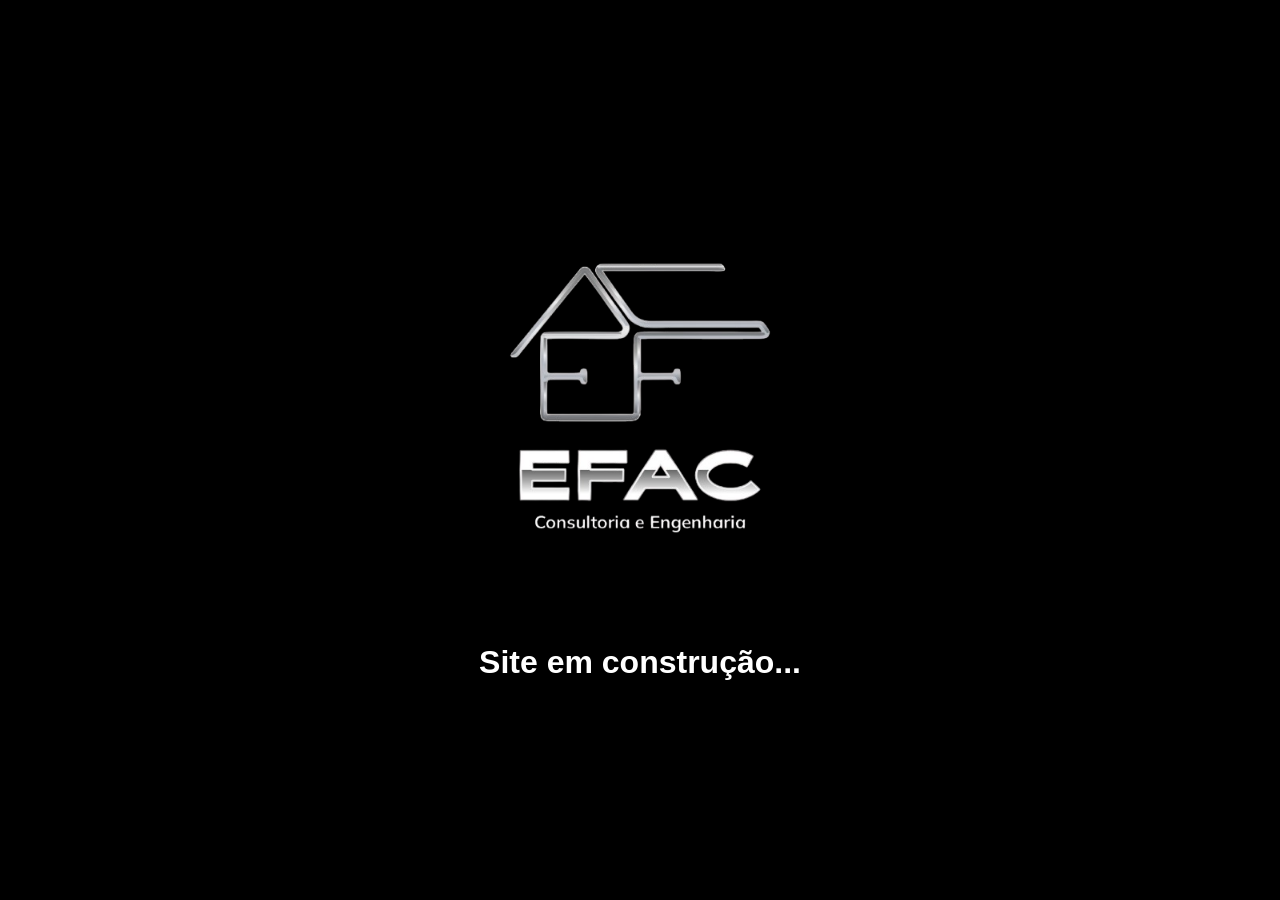
==== index.html @ 32aee6f0 "remove pasta extra" ====
<!DOCTYPE html>
<html lang="pt-BR">
<head>
    <meta charset="UTF-8">
    <meta name="viewport" content="width=device-width, initial-scale=1.0">
    <title>Site em Construção</title>
    <style>
        body {
            font-family: Arial, sans-serif;
            background-color: #000;
            display: flex;
            justify-content: center;
            align-items: center;
            height: 100vh;
            margin: 0;
            flex-direction: column;
        }
        .container {
            text-align: center;
        }
        img {
            max-width: 400px;
            margin-bottom: 20px;
        }
        h1 {
            font-size: 2rem;
            color: #FFF;
        }
        p {
            font-size: 1.2rem;
            color: #666;
        }
    </style>
</head>
<body>
    <div class="container">
        <img src="logo-efac.png" alt="Logo">
        <h1>Site em construção...</h1>
    </div>
</body>
</html>
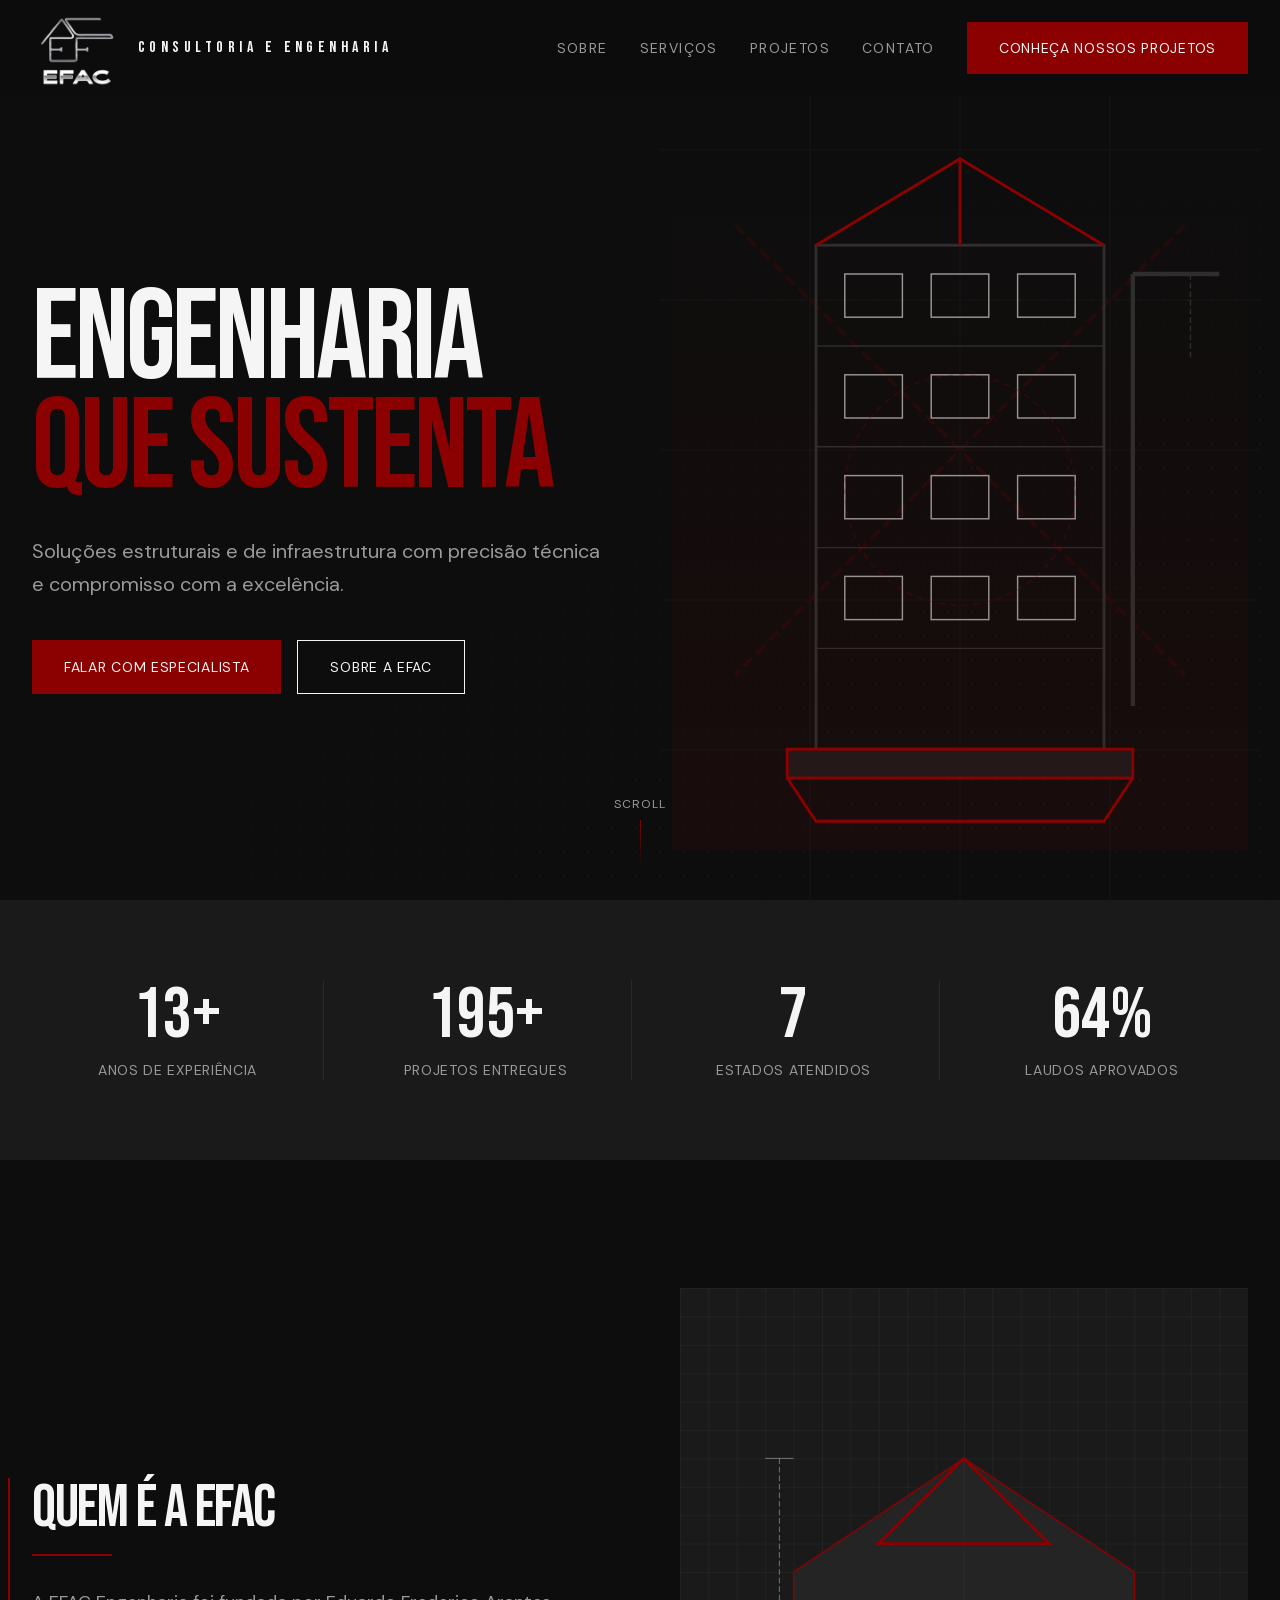
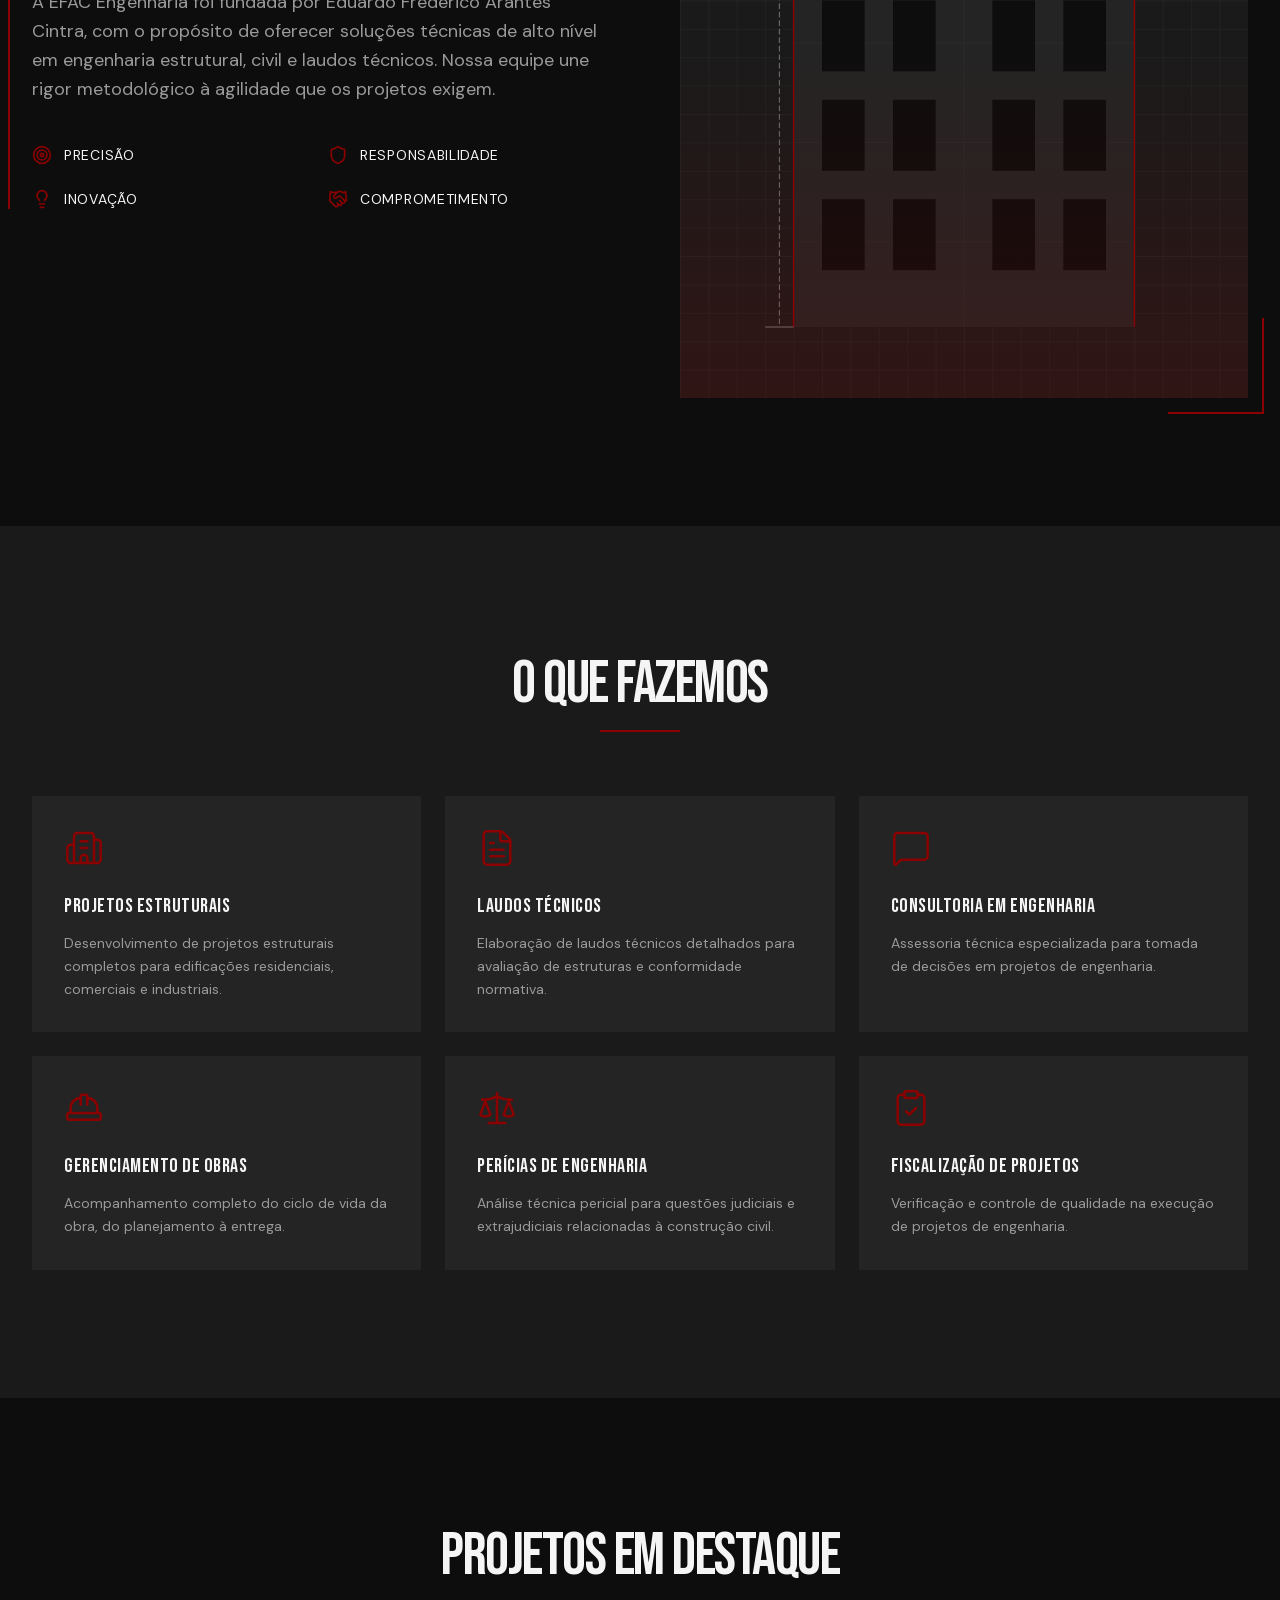
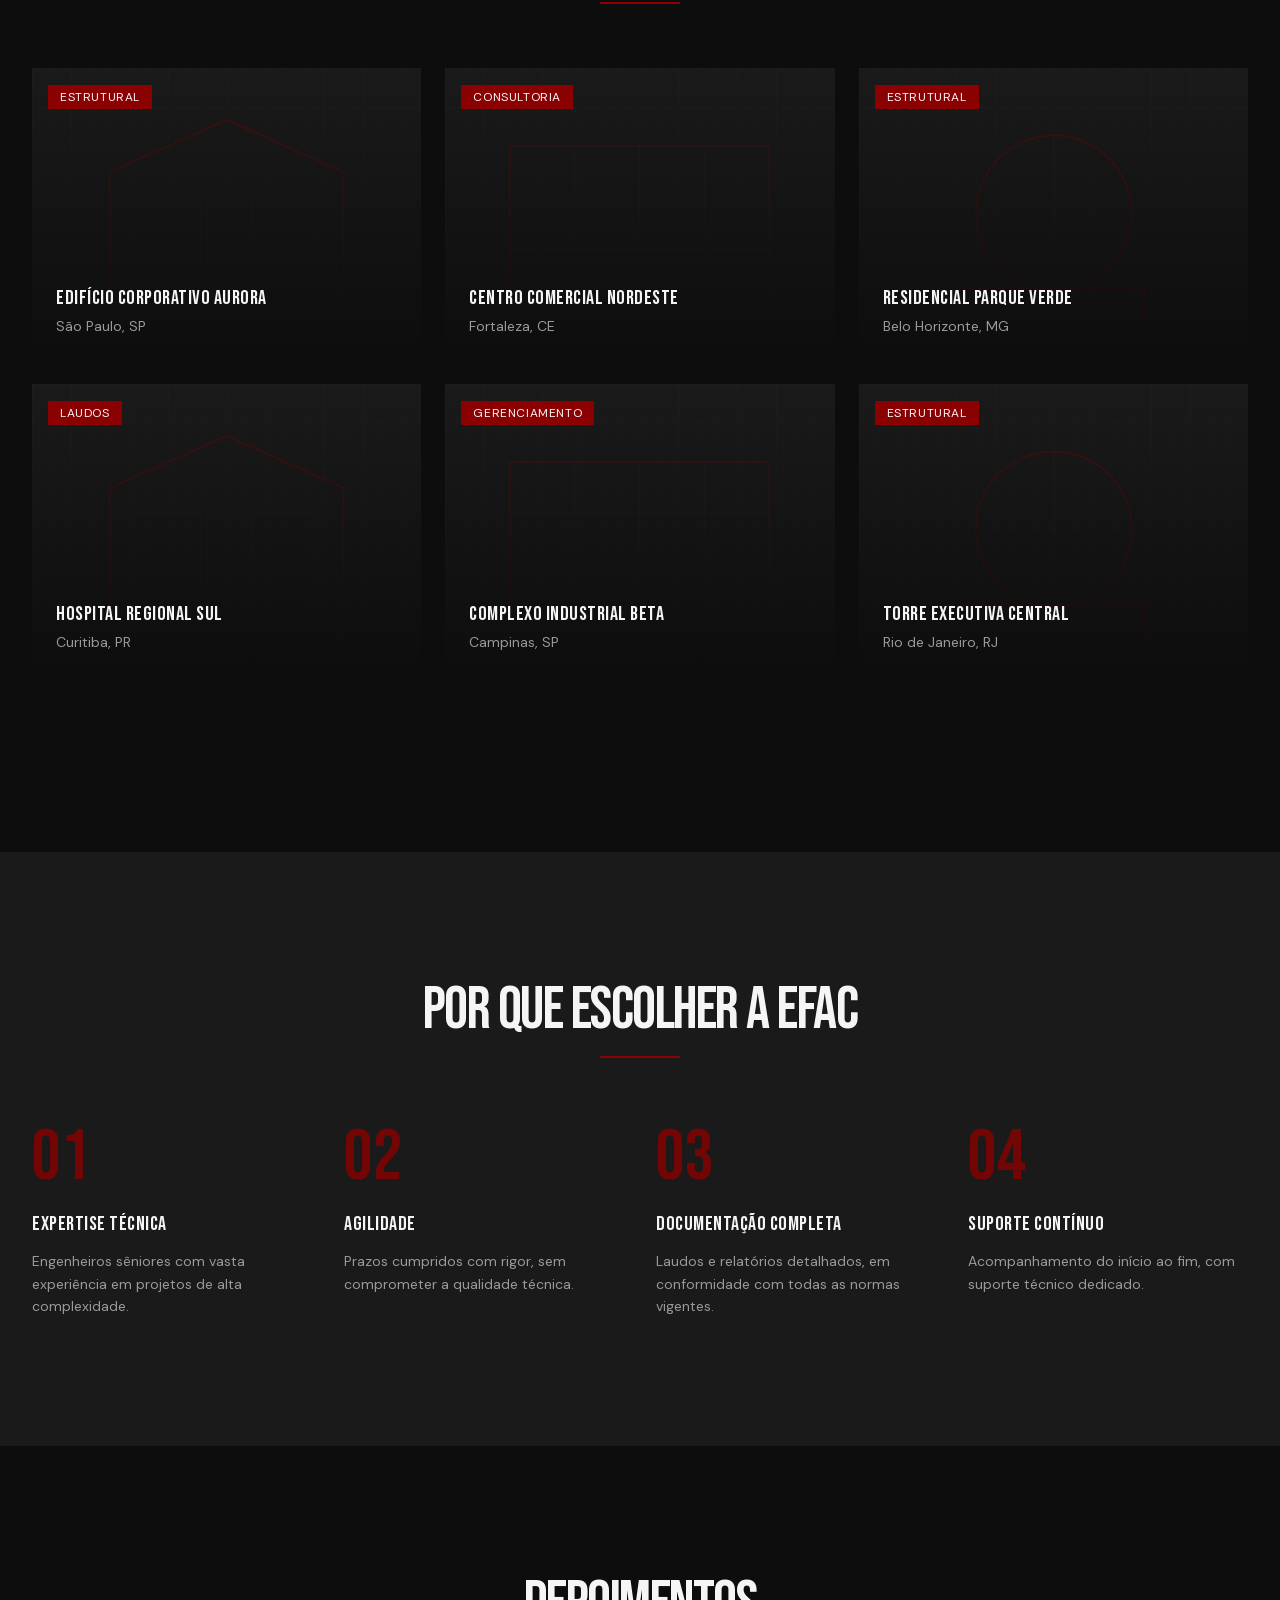
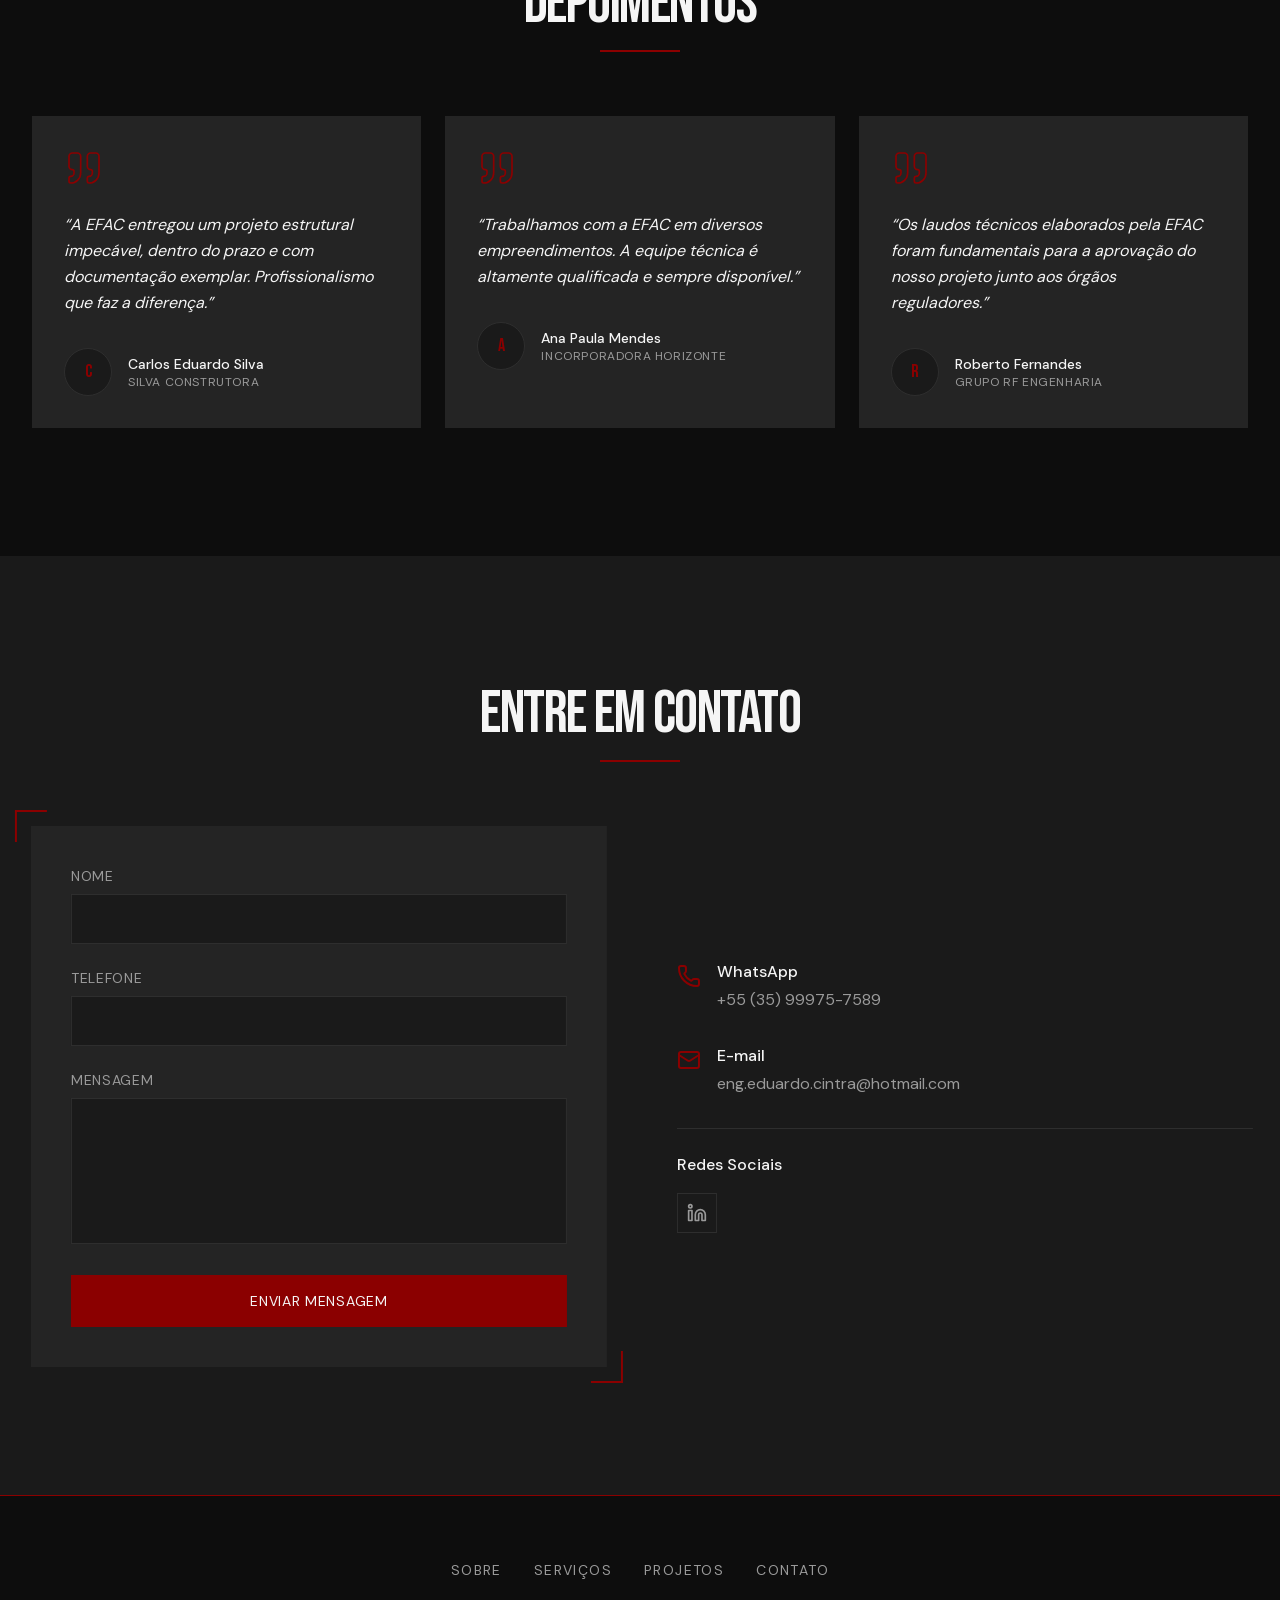
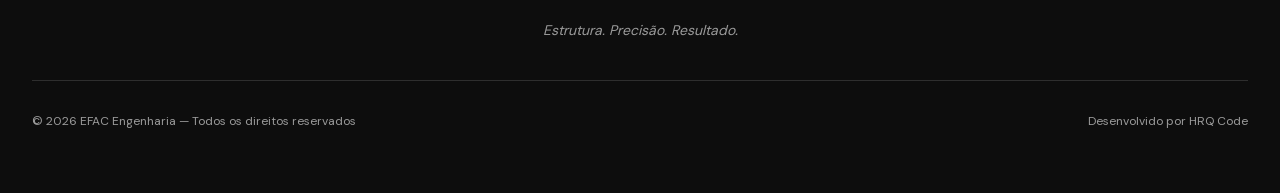
==== commit 9e32ca3a: "Deploy do site EFAC" ====
--- a/index.html
+++ b/index.html
@@ -1,41 +1 @@
-<!DOCTYPE html>
-<html lang="pt-BR">
-<head>
-    <meta charset="UTF-8">
-    <meta name="viewport" content="width=device-width, initial-scale=1.0">
-    <title>Site em Construção</title>
-    <style>
-        body {
-            font-family: Arial, sans-serif;
-            background-color: #000;
-            display: flex;
-            justify-content: center;
-            align-items: center;
-            height: 100vh;
-            margin: 0;
-            flex-direction: column;
-        }
-        .container {
-            text-align: center;
-        }
-        img {
-            max-width: 400px;
-            margin-bottom: 20px;
-        }
-        h1 {
-            font-size: 2rem;
-            color: #FFF;
-        }
-        p {
-            font-size: 1.2rem;
-            color: #666;
-        }
-    </style>
-</head>
-<body>
-    <div class="container">
-        <img src="logo-efac.png" alt="Logo">
-        <h1>Site em construção...</h1>
-    </div>
-</body>
-</html>+<!DOCTYPE html><!--OrtfS6zBgZmbl_GcfxR4d--><html lang="pt-BR" class="bebas_neue_781729e7-module__f-BBIq__variable dm_sans_40b93add-module__kJBK_q__variable"><head><meta charSet="utf-8"/><meta name="viewport" content="width=device-width, initial-scale=1"/><link rel="preload" href="/_next/static/media/5c285b27cdda1fe8-s.p.a62025f2.woff2" as="font" crossorigin="" type="font/woff2"/><link rel="preload" href="/_next/static/media/fabcf92ba1ccea36-s.p.19f28380.woff2" as="font" crossorigin="" type="font/woff2"/><link rel="preload" as="image" href="/efac-logo.png"/><link rel="stylesheet" href="/_next/static/chunks/2323646fe9514d9b.css" data-precedence="next"/><link rel="preload" as="script" fetchPriority="low" href="/_next/static/chunks/63b8f767dc9fb3a2.js"/><script src="/_next/static/chunks/a10e545c61ee0fd2.js" async=""></script><script src="/_next/static/chunks/2db35d6b5da49597.js" async=""></script><script src="/_next/static/chunks/7e24cc2f7c23d97d.js" async=""></script><script src="/_next/static/chunks/turbopack-a5011b47c8830be9.js" async=""></script><script src="/_next/static/chunks/bb4658a82538331d.js" async=""></script><script src="/_next/static/chunks/9e387130496e1e08.js" async=""></script><script src="/_next/static/chunks/5f10c1f1d9d9f2d5.js" async=""></script><script src="/_next/static/chunks/2f73756cdddbdc41.js" async=""></script><meta name="next-size-adjust" content=""/><meta name="theme-color" content="#0D0D0D"/><title>EFAC Engenharia | Estrutura. Precisão. Resultado.</title><meta name="description" content="Soluções estruturais e de infraestrutura com precisão técnica e compromisso com a excelência. Projetos estruturais, laudos técnicos, consultoria em engenharia e mais."/><meta name="author" content="EFAC Engenharia"/><meta name="keywords" content="engenharia estrutural,projetos estruturais,laudos técnicos,consultoria engenharia,EFAC,engenharia civil"/><meta property="og:title" content="EFAC Engenharia | Estrutura. Precisão. Resultado."/><meta property="og:description" content="Soluções estruturais e de infraestrutura com precisão técnica e compromisso com a excelência."/><meta property="og:type" content="website"/><meta name="twitter:card" content="summary"/><meta name="twitter:title" content="EFAC Engenharia | Estrutura. Precisão. Resultado."/><meta name="twitter:description" content="Soluções estruturais e de infraestrutura com precisão técnica e compromisso com a excelência."/><script src="/_next/static/chunks/a6dad97d9634a72d.js" noModule=""></script></head><body class="font-sans antialiased"><div hidden=""><!--$--><!--/$--></div><main><header class="fixed top-0 left-0 right-0 z-50 transition-all duration-300 bg-[#0D0D0D]/80 backdrop-blur-sm"><nav class="max-w-7xl mx-auto px-4 sm:px-6 lg:px-8"><div class="flex items-center justify-between h-24"><a class="group flex items-center gap-4" href="/"><img alt="EFAC" width="220" height="100" decoding="async" data-nimg="1" class="h-16 w-auto object-contain transition-opacity group-hover:opacity-90 sm:h-20" style="color:transparent" src="/efac-logo.png"/><span class="hidden font-[family-name:var(--font-display)] text-base uppercase tracking-[0.28em] text-[#F5F5F5] transition-colors group-hover:text-white lg:block">Consultoria e Engenharia</span></a><div class="hidden md:flex items-center gap-8"><a class="text-[#9A9A9A] hover:text-[#F5F5F5] transition-colors text-sm uppercase tracking-widest" href="#sobre">Sobre</a><a class="text-[#9A9A9A] hover:text-[#F5F5F5] transition-colors text-sm uppercase tracking-widest" href="#servicos">Serviços</a><a class="text-[#9A9A9A] hover:text-[#F5F5F5] transition-colors text-sm uppercase tracking-widest" href="#projetos">Projetos</a><a class="text-[#9A9A9A] hover:text-[#F5F5F5] transition-colors text-sm uppercase tracking-widest" href="#contato">Contato</a><a class="bg-[#8B0000] hover:bg-[#A50000] text-[#F5F5F5] px-8 py-4 text-sm uppercase tracking-wider transition-colors text-center" href="#projetos">Conheça nossos projetos</a></div><button class="md:hidden text-[#F5F5F5] p-2" aria-label="Abrir menu"><svg xmlns="http://www.w3.org/2000/svg" width="24" height="24" viewBox="0 0 24 24" fill="none" stroke="currentColor" stroke-width="2" stroke-linecap="round" stroke-linejoin="round" class="lucide lucide-menu" aria-hidden="true"><path d="M4 5h16"></path><path d="M4 12h16"></path><path d="M4 19h16"></path></svg></button></div></nav></header><section id="hero" class="relative min-h-screen flex items-center justify-center overflow-hidden bg-[#0D0D0D] blueprint-grid"><div class="absolute inset-0 bg-gradient-to-br from-[#0D0D0D] via-[#0D0D0D]/90 to-[#0D0D0D]/80"></div><div class="absolute top-0 right-0 w-1/2 h-full opacity-20"><svg viewBox="0 0 400 600" fill="none" xmlns="http://www.w3.org/2000/svg" class="w-full h-full"><path d="M100 0V600M200 0V600M300 0V600" stroke="#2E2E2E" stroke-width="1"></path><path d="M0 100H400M0 200H400M0 300H400M0 400H400M0 500H400" stroke="#2E2E2E" stroke-width="1"></path><path d="M50 150L350 450" stroke="#8B0000" stroke-width="2" stroke-dasharray="8 4"></path><path d="M350 150L50 450" stroke="#8B0000" stroke-width="2" stroke-dasharray="8 4"></path></svg></div><div class="relative z-10 max-w-7xl mx-auto px-4 sm:px-6 lg:px-8 pt-20"><div class="grid lg:grid-cols-2 gap-12 lg:gap-16 items-center"><div class="text-left"><div style="opacity:0;transform:translateY(40px)"><h1 class="font-[family-name:var(--font-display)] text-[clamp(4rem,12vw,8rem)] leading-[0.85] tracking-tight text-[#F5F5F5] uppercase"><span class="block">Engenharia</span><span class="block text-[#8B0000]">Que Sustenta</span></h1></div><p class="mt-8 text-lg sm:text-xl text-[#9A9A9A] leading-relaxed max-w-xl" style="opacity:0;transform:translateY(30px)">Soluções estruturais e de infraestrutura com precisão técnica e compromisso com a excelência.</p><div class="mt-10 flex flex-col sm:flex-row gap-4" style="opacity:0;transform:translateY(30px)"><a target="_blank" rel="noopener noreferrer" class="inline-flex items-center justify-center bg-[#8B0000] hover:bg-[#A50000] text-[#F5F5F5] px-8 py-4 text-sm uppercase tracking-wider transition-colors text-center" href="https://wa.me/5535999757589">Falar com especialista</a><a class="border border-[#F5F5F5] text-[#F5F5F5] hover:bg-[#F5F5F5] hover:text-[#0D0D0D] px-8 py-4 text-sm uppercase tracking-wider transition-colors text-center" href="#sobre">Sobre a EFAC</a></div></div><div class="relative hidden lg:block" style="opacity:0;transform:scale(0.95)"><div class="relative aspect-[4/5] w-full"><svg viewBox="0 0 400 500" fill="none" xmlns="http://www.w3.org/2000/svg" class="w-full h-full"><rect x="100" y="80" width="200" height="350" stroke="#2E2E2E" stroke-width="2" fill="none"></rect><path d="M100 150H300M100 220H300M100 290H300M100 360H300" stroke="#2E2E2E" stroke-width="1"></path><rect x="120" y="100" width="40" height="30" stroke="#9A9A9A" stroke-width="1" fill="none"></rect><rect x="180" y="100" width="40" height="30" stroke="#9A9A9A" stroke-width="1" fill="none"></rect><rect x="240" y="100" width="40" height="30" stroke="#9A9A9A" stroke-width="1" fill="none"></rect><rect x="120" y="170" width="40" height="30" stroke="#9A9A9A" stroke-width="1" fill="none"></rect><rect x="180" y="170" width="40" height="30" stroke="#9A9A9A" stroke-width="1" fill="none"></rect><rect x="240" y="170" width="40" height="30" stroke="#9A9A9A" stroke-width="1" fill="none"></rect><rect x="120" y="240" width="40" height="30" stroke="#9A9A9A" stroke-width="1" fill="none"></rect><rect x="180" y="240" width="40" height="30" stroke="#9A9A9A" stroke-width="1" fill="none"></rect><rect x="240" y="240" width="40" height="30" stroke="#9A9A9A" stroke-width="1" fill="none"></rect><rect x="120" y="310" width="40" height="30" stroke="#9A9A9A" stroke-width="1" fill="none"></rect><rect x="180" y="310" width="40" height="30" stroke="#9A9A9A" stroke-width="1" fill="none"></rect><rect x="240" y="310" width="40" height="30" stroke="#9A9A9A" stroke-width="1" fill="none"></rect><path d="M100 80L200 20L300 80" stroke="#8B0000" stroke-width="2"></path><path d="M200 20V80" stroke="#8B0000" stroke-width="2"></path><rect x="80" y="430" width="240" height="20" fill="#1A1A1A" stroke="#8B0000" stroke-width="2"></rect><path d="M80 450L100 480H300L320 450" stroke="#8B0000" stroke-width="2" fill="none"></path><path d="M320 100V400" stroke="#2E2E2E" stroke-width="3"></path><path d="M320 100H380" stroke="#2E2E2E" stroke-width="3"></path><path d="M360 100V160" stroke="#2E2E2E" stroke-width="1" stroke-dasharray="4 2"></path><circle cx="200" cy="250" r="80" stroke="#8B0000" stroke-width="1" stroke-dasharray="4 4" opacity="0.3"></circle></svg><div class="absolute inset-0 bg-gradient-to-t from-[#8B0000]/10 to-transparent"></div></div></div></div></div><div class="absolute bottom-8 left-1/2 -translate-x-1/2" style="opacity:0"><div class="flex flex-col items-center gap-2"><span class="text-[#9A9A9A] text-xs uppercase tracking-widest">Scroll</span><div class="w-px h-12 bg-gradient-to-b from-[#8B0000] to-transparent"></div></div></div></section><section class="bg-[#1A1A1A] py-16 lg:py-20"><div class="max-w-7xl mx-auto px-4 sm:px-6 lg:px-8"><div class="grid grid-cols-2 lg:grid-cols-4 gap-8 lg:gap-4"><div class="text-center relative lg:border-r lg:border-[#8B0000]" style="opacity:0;transform:translateY(20px)"><span class="font-[family-name:var(--font-display)] text-5xl sm:text-6xl lg:text-7xl text-[#F5F5F5]">0<!-- -->+</span><p class="mt-2 text-[#9A9A9A] text-sm uppercase tracking-wider">Anos de Experiência</p></div><div class="text-center relative lg:border-r lg:border-[#8B0000]" style="opacity:0;transform:translateY(20px)"><span class="font-[family-name:var(--font-display)] text-5xl sm:text-6xl lg:text-7xl text-[#F5F5F5]">0<!-- -->+</span><p class="mt-2 text-[#9A9A9A] text-sm uppercase tracking-wider">Projetos Entregues</p></div><div class="text-center relative lg:border-r lg:border-[#8B0000]" style="opacity:0;transform:translateY(20px)"><span class="font-[family-name:var(--font-display)] text-5xl sm:text-6xl lg:text-7xl text-[#F5F5F5]">0</span><p class="mt-2 text-[#9A9A9A] text-sm uppercase tracking-wider">Estados Atendidos</p></div><div class="text-center relative " style="opacity:0;transform:translateY(20px)"><span class="font-[family-name:var(--font-display)] text-5xl sm:text-6xl lg:text-7xl text-[#F5F5F5]">0<!-- -->%</span><p class="mt-2 text-[#9A9A9A] text-sm uppercase tracking-wider">Laudos Aprovados</p></div></div></div></section><section id="sobre" class="py-24 lg:py-32 bg-[#0D0D0D]"><div class="max-w-7xl mx-auto px-4 sm:px-6 lg:px-8"><div class="grid lg:grid-cols-2 gap-12 lg:gap-20 items-center"><div class="relative" style="opacity:0;transform:translateX(-40px)"><div class="absolute -left-6 top-0 h-full w-0.5 bg-[#8B0000] hidden lg:block"></div><h2 class="font-[family-name:var(--font-display)] text-4xl sm:text-5xl lg:text-6xl text-[#F5F5F5] uppercase tracking-tight">Quem é a EFAC</h2><div class="w-20 h-0.5 bg-[#8B0000] mt-4"></div><p class="mt-8 text-[#9A9A9A] text-lg leading-relaxed">A EFAC Engenharia foi fundada por Eduardo Frederico Arantes Cintra, com o propósito de oferecer soluções técnicas de alto nível em engenharia estrutural, civil e laudos técnicos. Nossa equipe une rigor metodológico à agilidade que os projetos exigem.</p><div class="mt-10 grid grid-cols-2 gap-6"><div class="flex items-center gap-3" style="opacity:0;transform:translateY(20px)"><svg xmlns="http://www.w3.org/2000/svg" width="24" height="24" viewBox="0 0 24 24" fill="none" stroke="currentColor" stroke-width="2" stroke-linecap="round" stroke-linejoin="round" class="lucide lucide-target w-5 h-5 text-[#8B0000]" aria-hidden="true"><circle cx="12" cy="12" r="10"></circle><circle cx="12" cy="12" r="6"></circle><circle cx="12" cy="12" r="2"></circle></svg><span class="text-[#F5F5F5] text-sm uppercase tracking-wider">Precisão</span></div><div class="flex items-center gap-3" style="opacity:0;transform:translateY(20px)"><svg xmlns="http://www.w3.org/2000/svg" width="24" height="24" viewBox="0 0 24 24" fill="none" stroke="currentColor" stroke-width="2" stroke-linecap="round" stroke-linejoin="round" class="lucide lucide-shield w-5 h-5 text-[#8B0000]" aria-hidden="true"><path d="M20 13c0 5-3.5 7.5-7.66 8.95a1 1 0 0 1-.67-.01C7.5 20.5 4 18 4 13V6a1 1 0 0 1 1-1c2 0 4.5-1.2 6.24-2.72a1.17 1.17 0 0 1 1.52 0C14.51 3.81 17 5 19 5a1 1 0 0 1 1 1z"></path></svg><span class="text-[#F5F5F5] text-sm uppercase tracking-wider">Responsabilidade</span></div><div class="flex items-center gap-3" style="opacity:0;transform:translateY(20px)"><svg xmlns="http://www.w3.org/2000/svg" width="24" height="24" viewBox="0 0 24 24" fill="none" stroke="currentColor" stroke-width="2" stroke-linecap="round" stroke-linejoin="round" class="lucide lucide-lightbulb w-5 h-5 text-[#8B0000]" aria-hidden="true"><path d="M15 14c.2-1 .7-1.7 1.5-2.5 1-.9 1.5-2.2 1.5-3.5A6 6 0 0 0 6 8c0 1 .2 2.2 1.5 3.5.7.7 1.3 1.5 1.5 2.5"></path><path d="M9 18h6"></path><path d="M10 22h4"></path></svg><span class="text-[#F5F5F5] text-sm uppercase tracking-wider">Inovação</span></div><div class="flex items-center gap-3" style="opacity:0;transform:translateY(20px)"><svg xmlns="http://www.w3.org/2000/svg" width="24" height="24" viewBox="0 0 24 24" fill="none" stroke="currentColor" stroke-width="2" stroke-linecap="round" stroke-linejoin="round" class="lucide lucide-handshake w-5 h-5 text-[#8B0000]" aria-hidden="true"><path d="m11 17 2 2a1 1 0 1 0 3-3"></path><path d="m14 14 2.5 2.5a1 1 0 1 0 3-3l-3.88-3.88a3 3 0 0 0-4.24 0l-.88.88a1 1 0 1 1-3-3l2.81-2.81a5.79 5.79 0 0 1 7.06-.87l.47.28a2 2 0 0 0 1.42.25L21 4"></path><path d="m21 3 1 11h-2"></path><path d="M3 3 2 14l6.5 6.5a1 1 0 1 0 3-3"></path><path d="M3 4h8"></path></svg><span class="text-[#F5F5F5] text-sm uppercase tracking-wider">Comprometimento</span></div></div></div><div class="relative" style="opacity:0;transform:translateX(40px)"><div class="aspect-[4/5] relative overflow-hidden"><div class="absolute inset-0 bg-[#1A1A1A]"><svg viewBox="0 0 400 500" fill="none" xmlns="http://www.w3.org/2000/svg" class="w-full h-full"><pattern id="smallGrid" width="20" height="20" patternUnits="userSpaceOnUse"><path d="M 20 0 L 0 0 0 20" fill="none" stroke="#2E2E2E" stroke-width="0.5"></path></pattern><rect width="100%" height="100%" fill="url(#smallGrid)"></rect><path d="M80 450V200L200 120L320 200V450" fill="#242424" stroke="#8B0000" stroke-width="1"></path><path d="M200 120V450" stroke="#2E2E2E" stroke-width="0.5"></path><path d="M80 250H320M80 320H320M80 390H320" stroke="#2E2E2E" stroke-width="0.5"></path><rect x="100" y="220" width="30" height="50" fill="#0D0D0D"></rect><rect x="150" y="220" width="30" height="50" fill="#0D0D0D"></rect><rect x="220" y="220" width="30" height="50" fill="#0D0D0D"></rect><rect x="270" y="220" width="30" height="50" fill="#0D0D0D"></rect><rect x="100" y="290" width="30" height="50" fill="#0D0D0D"></rect><rect x="150" y="290" width="30" height="50" fill="#0D0D0D"></rect><rect x="220" y="290" width="30" height="50" fill="#0D0D0D"></rect><rect x="270" y="290" width="30" height="50" fill="#0D0D0D"></rect><rect x="100" y="360" width="30" height="50" fill="#0D0D0D"></rect><rect x="150" y="360" width="30" height="50" fill="#0D0D0D"></rect><rect x="220" y="360" width="30" height="50" fill="#0D0D0D"></rect><rect x="270" y="360" width="30" height="50" fill="#0D0D0D"></rect><path d="M200 120L140 180H260Z" fill="none" stroke="#8B0000" stroke-width="2"></path><path d="M60 120H80M60 450H80" stroke="#9A9A9A" stroke-width="0.5"></path><path d="M70 120V450" stroke="#9A9A9A" stroke-width="0.5" stroke-dasharray="4 2"></path></svg></div><div class="absolute inset-0 bg-gradient-to-t from-[#8B0000]/20 via-transparent to-transparent"></div></div><div class="absolute -bottom-4 -right-4 w-24 h-24 border-b-2 border-r-2 border-[#8B0000]"></div></div></div></div></section><section id="servicos" class="py-24 lg:py-32 bg-[#1A1A1A]"><div class="max-w-7xl mx-auto px-4 sm:px-6 lg:px-8"><div class="text-center mb-16" style="opacity:0;transform:translateY(30px)"><h2 class="font-[family-name:var(--font-display)] text-4xl sm:text-5xl lg:text-6xl text-[#F5F5F5] uppercase tracking-tight">O Que Fazemos</h2><div class="w-20 h-0.5 bg-[#8B0000] mx-auto mt-4"></div></div><div class="grid sm:grid-cols-2 lg:grid-cols-3 gap-6"><div class="group relative bg-[#242424] p-8 transition-all duration-300 hover:shadow-xl hover:shadow-[#8B0000]/10" style="opacity:0;transform:translateY(30px)"><div class="absolute left-0 top-0 h-full w-0.5 bg-[#8B0000] opacity-0 group-hover:opacity-100 transition-opacity duration-300"></div><div class="mb-6"><svg xmlns="http://www.w3.org/2000/svg" width="24" height="24" viewBox="0 0 24 24" fill="none" stroke="currentColor" stroke-width="1.5" stroke-linecap="round" stroke-linejoin="round" class="lucide lucide-building2 lucide-building-2 w-10 h-10 text-[#8B0000]" aria-hidden="true"><path d="M10 12h4"></path><path d="M10 8h4"></path><path d="M14 21v-3a2 2 0 0 0-4 0v3"></path><path d="M6 10H4a2 2 0 0 0-2 2v7a2 2 0 0 0 2 2h16a2 2 0 0 0 2-2V9a2 2 0 0 0-2-2h-2"></path><path d="M6 21V5a2 2 0 0 1 2-2h8a2 2 0 0 1 2 2v16"></path></svg></div><h3 class="font-[family-name:var(--font-display)] text-xl text-[#F5F5F5] uppercase tracking-wide mb-3">Projetos Estruturais</h3><p class="text-[#9A9A9A] text-sm leading-relaxed">Desenvolvimento de projetos estruturais completos para edificações residenciais, comerciais e industriais.</p></div><div class="group relative bg-[#242424] p-8 transition-all duration-300 hover:shadow-xl hover:shadow-[#8B0000]/10" style="opacity:0;transform:translateY(30px)"><div class="absolute left-0 top-0 h-full w-0.5 bg-[#8B0000] opacity-0 group-hover:opacity-100 transition-opacity duration-300"></div><div class="mb-6"><svg xmlns="http://www.w3.org/2000/svg" width="24" height="24" viewBox="0 0 24 24" fill="none" stroke="currentColor" stroke-width="1.5" stroke-linecap="round" stroke-linejoin="round" class="lucide lucide-file-text w-10 h-10 text-[#8B0000]" aria-hidden="true"><path d="M6 22a2 2 0 0 1-2-2V4a2 2 0 0 1 2-2h8a2.4 2.4 0 0 1 1.704.706l3.588 3.588A2.4 2.4 0 0 1 20 8v12a2 2 0 0 1-2 2z"></path><path d="M14 2v5a1 1 0 0 0 1 1h5"></path><path d="M10 9H8"></path><path d="M16 13H8"></path><path d="M16 17H8"></path></svg></div><h3 class="font-[family-name:var(--font-display)] text-xl text-[#F5F5F5] uppercase tracking-wide mb-3">Laudos Técnicos</h3><p class="text-[#9A9A9A] text-sm leading-relaxed">Elaboração de laudos técnicos detalhados para avaliação de estruturas e conformidade normativa.</p></div><div class="group relative bg-[#242424] p-8 transition-all duration-300 hover:shadow-xl hover:shadow-[#8B0000]/10" style="opacity:0;transform:translateY(30px)"><div class="absolute left-0 top-0 h-full w-0.5 bg-[#8B0000] opacity-0 group-hover:opacity-100 transition-opacity duration-300"></div><div class="mb-6"><svg xmlns="http://www.w3.org/2000/svg" width="24" height="24" viewBox="0 0 24 24" fill="none" stroke="currentColor" stroke-width="1.5" stroke-linecap="round" stroke-linejoin="round" class="lucide lucide-message-square w-10 h-10 text-[#8B0000]" aria-hidden="true"><path d="M22 17a2 2 0 0 1-2 2H6.828a2 2 0 0 0-1.414.586l-2.202 2.202A.71.71 0 0 1 2 21.286V5a2 2 0 0 1 2-2h16a2 2 0 0 1 2 2z"></path></svg></div><h3 class="font-[family-name:var(--font-display)] text-xl text-[#F5F5F5] uppercase tracking-wide mb-3">Consultoria em Engenharia</h3><p class="text-[#9A9A9A] text-sm leading-relaxed">Assessoria técnica especializada para tomada de decisões em projetos de engenharia.</p></div><div class="group relative bg-[#242424] p-8 transition-all duration-300 hover:shadow-xl hover:shadow-[#8B0000]/10" style="opacity:0;transform:translateY(30px)"><div class="absolute left-0 top-0 h-full w-0.5 bg-[#8B0000] opacity-0 group-hover:opacity-100 transition-opacity duration-300"></div><div class="mb-6"><svg xmlns="http://www.w3.org/2000/svg" width="24" height="24" viewBox="0 0 24 24" fill="none" stroke="currentColor" stroke-width="1.5" stroke-linecap="round" stroke-linejoin="round" class="lucide lucide-hard-hat w-10 h-10 text-[#8B0000]" aria-hidden="true"><path d="M10 10V5a1 1 0 0 1 1-1h2a1 1 0 0 1 1 1v5"></path><path d="M14 6a6 6 0 0 1 6 6v3"></path><path d="M4 15v-3a6 6 0 0 1 6-6"></path><rect x="2" y="15" width="20" height="4" rx="1"></rect></svg></div><h3 class="font-[family-name:var(--font-display)] text-xl text-[#F5F5F5] uppercase tracking-wide mb-3">Gerenciamento de Obras</h3><p class="text-[#9A9A9A] text-sm leading-relaxed">Acompanhamento completo do ciclo de vida da obra, do planejamento à entrega.</p></div><div class="group relative bg-[#242424] p-8 transition-all duration-300 hover:shadow-xl hover:shadow-[#8B0000]/10" style="opacity:0;transform:translateY(30px)"><div class="absolute left-0 top-0 h-full w-0.5 bg-[#8B0000] opacity-0 group-hover:opacity-100 transition-opacity duration-300"></div><div class="mb-6"><svg xmlns="http://www.w3.org/2000/svg" width="24" height="24" viewBox="0 0 24 24" fill="none" stroke="currentColor" stroke-width="1.5" stroke-linecap="round" stroke-linejoin="round" class="lucide lucide-scale w-10 h-10 text-[#8B0000]" aria-hidden="true"><path d="M12 3v18"></path><path d="m19 8 3 8a5 5 0 0 1-6 0zV7"></path><path d="M3 7h1a17 17 0 0 0 8-2 17 17 0 0 0 8 2h1"></path><path d="m5 8 3 8a5 5 0 0 1-6 0zV7"></path><path d="M7 21h10"></path></svg></div><h3 class="font-[family-name:var(--font-display)] text-xl text-[#F5F5F5] uppercase tracking-wide mb-3">Perícias de Engenharia</h3><p class="text-[#9A9A9A] text-sm leading-relaxed">Análise técnica pericial para questões judiciais e extrajudiciais relacionadas à construção civil.</p></div><div class="group relative bg-[#242424] p-8 transition-all duration-300 hover:shadow-xl hover:shadow-[#8B0000]/10" style="opacity:0;transform:translateY(30px)"><div class="absolute left-0 top-0 h-full w-0.5 bg-[#8B0000] opacity-0 group-hover:opacity-100 transition-opacity duration-300"></div><div class="mb-6"><svg xmlns="http://www.w3.org/2000/svg" width="24" height="24" viewBox="0 0 24 24" fill="none" stroke="currentColor" stroke-width="1.5" stroke-linecap="round" stroke-linejoin="round" class="lucide lucide-clipboard-check w-10 h-10 text-[#8B0000]" aria-hidden="true"><rect width="8" height="4" x="8" y="2" rx="1" ry="1"></rect><path d="M16 4h2a2 2 0 0 1 2 2v14a2 2 0 0 1-2 2H6a2 2 0 0 1-2-2V6a2 2 0 0 1 2-2h2"></path><path d="m9 14 2 2 4-4"></path></svg></div><h3 class="font-[family-name:var(--font-display)] text-xl text-[#F5F5F5] uppercase tracking-wide mb-3">Fiscalização de Projetos</h3><p class="text-[#9A9A9A] text-sm leading-relaxed">Verificação e controle de qualidade na execução de projetos de engenharia.</p></div></div></div></section><section id="projetos" class="py-24 lg:py-32 bg-[#0D0D0D]"><div class="max-w-7xl mx-auto px-4 sm:px-6 lg:px-8"><div class="text-center mb-16" style="opacity:0;transform:translateY(30px)"><h2 class="font-[family-name:var(--font-display)] text-4xl sm:text-5xl lg:text-6xl text-[#F5F5F5] uppercase tracking-tight">Projetos em Destaque</h2><div class="w-20 h-0.5 bg-[#8B0000] mx-auto mt-4"></div></div><div class="grid sm:grid-cols-2 lg:grid-cols-3 gap-6"><div class="group relative aspect-[4/3] overflow-hidden cursor-pointer" style="opacity:0;transform:translateY(30px)"><div class="absolute inset-0 bg-[#1A1A1A]"><svg viewBox="0 0 300 225" fill="none" xmlns="http://www.w3.org/2000/svg" class="w-full h-full opacity-50 group-hover:opacity-70 transition-opacity"><pattern id="grid-0" width="15" height="15" patternUnits="userSpaceOnUse"><path d="M 15 0 L 0 0 0 15" fill="none" stroke="#2E2E2E" stroke-width="0.5"></path></pattern><rect width="100%" height="100%" fill="url(#grid-0)"></rect><path d="M60 200V80L150 40L240 80V200" stroke="#8B0000" stroke-width="1" fill="none"></path><path d="M80 200V100H130V200M170 200V100H220V200" stroke="#2E2E2E" stroke-width="0.5" fill="none"></path></svg></div><div class="absolute inset-0 bg-gradient-to-t from-[#0D0D0D] via-[#0D0D0D]/50 to-transparent"></div><div class="absolute top-4 left-4"><span class="bg-[#8B0000] text-[#F5F5F5] text-xs uppercase tracking-wider px-3 py-1">Estrutural</span></div><div class="absolute bottom-0 left-0 right-0 p-6"><h3 class="font-[family-name:var(--font-display)] text-xl text-[#F5F5F5] uppercase tracking-wide group-hover:text-white transition-colors">Edifício Corporativo Aurora</h3><p class="text-[#9A9A9A] text-sm mt-1">São Paulo, SP</p></div><div class="absolute inset-0 bg-[#8B0000]/10 opacity-0 group-hover:opacity-100 transition-opacity duration-300"></div></div><div class="group relative aspect-[4/3] overflow-hidden cursor-pointer" style="opacity:0;transform:translateY(30px)"><div class="absolute inset-0 bg-[#1A1A1A]"><svg viewBox="0 0 300 225" fill="none" xmlns="http://www.w3.org/2000/svg" class="w-full h-full opacity-50 group-hover:opacity-70 transition-opacity"><pattern id="grid-1" width="15" height="15" patternUnits="userSpaceOnUse"><path d="M 15 0 L 0 0 0 15" fill="none" stroke="#2E2E2E" stroke-width="0.5"></path></pattern><rect width="100%" height="100%" fill="url(#grid-1)"></rect><rect x="50" y="60" width="200" height="140" stroke="#8B0000" stroke-width="1" fill="none"></rect><path d="M50 100H250M50 140H250M50 180H250" stroke="#2E2E2E" stroke-width="0.5"></path><path d="M100 60V200M150 60V200M200 60V200" stroke="#2E2E2E" stroke-width="0.5"></path></svg></div><div class="absolute inset-0 bg-gradient-to-t from-[#0D0D0D] via-[#0D0D0D]/50 to-transparent"></div><div class="absolute top-4 left-4"><span class="bg-[#8B0000] text-[#F5F5F5] text-xs uppercase tracking-wider px-3 py-1">Consultoria</span></div><div class="absolute bottom-0 left-0 right-0 p-6"><h3 class="font-[family-name:var(--font-display)] text-xl text-[#F5F5F5] uppercase tracking-wide group-hover:text-white transition-colors">Centro Comercial Nordeste</h3><p class="text-[#9A9A9A] text-sm mt-1">Fortaleza, CE</p></div><div class="absolute inset-0 bg-[#8B0000]/10 opacity-0 group-hover:opacity-100 transition-opacity duration-300"></div></div><div class="group relative aspect-[4/3] overflow-hidden cursor-pointer" style="opacity:0;transform:translateY(30px)"><div class="absolute inset-0 bg-[#1A1A1A]"><svg viewBox="0 0 300 225" fill="none" xmlns="http://www.w3.org/2000/svg" class="w-full h-full opacity-50 group-hover:opacity-70 transition-opacity"><pattern id="grid-2" width="15" height="15" patternUnits="userSpaceOnUse"><path d="M 15 0 L 0 0 0 15" fill="none" stroke="#2E2E2E" stroke-width="0.5"></path></pattern><rect width="100%" height="100%" fill="url(#grid-2)"></rect><circle cx="150" cy="112" r="60" stroke="#8B0000" stroke-width="1" fill="none"></circle><path d="M90 112H210M150 52V172" stroke="#2E2E2E" stroke-width="0.5"></path><rect x="80" y="170" width="140" height="30" stroke="#8B0000" stroke-width="1" fill="none"></rect></svg></div><div class="absolute inset-0 bg-gradient-to-t from-[#0D0D0D] via-[#0D0D0D]/50 to-transparent"></div><div class="absolute top-4 left-4"><span class="bg-[#8B0000] text-[#F5F5F5] text-xs uppercase tracking-wider px-3 py-1">Estrutural</span></div><div class="absolute bottom-0 left-0 right-0 p-6"><h3 class="font-[family-name:var(--font-display)] text-xl text-[#F5F5F5] uppercase tracking-wide group-hover:text-white transition-colors">Residencial Parque Verde</h3><p class="text-[#9A9A9A] text-sm mt-1">Belo Horizonte, MG</p></div><div class="absolute inset-0 bg-[#8B0000]/10 opacity-0 group-hover:opacity-100 transition-opacity duration-300"></div></div><div class="group relative aspect-[4/3] overflow-hidden cursor-pointer" style="opacity:0;transform:translateY(30px)"><div class="absolute inset-0 bg-[#1A1A1A]"><svg viewBox="0 0 300 225" fill="none" xmlns="http://www.w3.org/2000/svg" class="w-full h-full opacity-50 group-hover:opacity-70 transition-opacity"><pattern id="grid-3" width="15" height="15" patternUnits="userSpaceOnUse"><path d="M 15 0 L 0 0 0 15" fill="none" stroke="#2E2E2E" stroke-width="0.5"></path></pattern><rect width="100%" height="100%" fill="url(#grid-3)"></rect><path d="M60 200V80L150 40L240 80V200" stroke="#8B0000" stroke-width="1" fill="none"></path><path d="M80 200V100H130V200M170 200V100H220V200" stroke="#2E2E2E" stroke-width="0.5" fill="none"></path></svg></div><div class="absolute inset-0 bg-gradient-to-t from-[#0D0D0D] via-[#0D0D0D]/50 to-transparent"></div><div class="absolute top-4 left-4"><span class="bg-[#8B0000] text-[#F5F5F5] text-xs uppercase tracking-wider px-3 py-1">Laudos</span></div><div class="absolute bottom-0 left-0 right-0 p-6"><h3 class="font-[family-name:var(--font-display)] text-xl text-[#F5F5F5] uppercase tracking-wide group-hover:text-white transition-colors">Hospital Regional Sul</h3><p class="text-[#9A9A9A] text-sm mt-1">Curitiba, PR</p></div><div class="absolute inset-0 bg-[#8B0000]/10 opacity-0 group-hover:opacity-100 transition-opacity duration-300"></div></div><div class="group relative aspect-[4/3] overflow-hidden cursor-pointer" style="opacity:0;transform:translateY(30px)"><div class="absolute inset-0 bg-[#1A1A1A]"><svg viewBox="0 0 300 225" fill="none" xmlns="http://www.w3.org/2000/svg" class="w-full h-full opacity-50 group-hover:opacity-70 transition-opacity"><pattern id="grid-4" width="15" height="15" patternUnits="userSpaceOnUse"><path d="M 15 0 L 0 0 0 15" fill="none" stroke="#2E2E2E" stroke-width="0.5"></path></pattern><rect width="100%" height="100%" fill="url(#grid-4)"></rect><rect x="50" y="60" width="200" height="140" stroke="#8B0000" stroke-width="1" fill="none"></rect><path d="M50 100H250M50 140H250M50 180H250" stroke="#2E2E2E" stroke-width="0.5"></path><path d="M100 60V200M150 60V200M200 60V200" stroke="#2E2E2E" stroke-width="0.5"></path></svg></div><div class="absolute inset-0 bg-gradient-to-t from-[#0D0D0D] via-[#0D0D0D]/50 to-transparent"></div><div class="absolute top-4 left-4"><span class="bg-[#8B0000] text-[#F5F5F5] text-xs uppercase tracking-wider px-3 py-1">Gerenciamento</span></div><div class="absolute bottom-0 left-0 right-0 p-6"><h3 class="font-[family-name:var(--font-display)] text-xl text-[#F5F5F5] uppercase tracking-wide group-hover:text-white transition-colors">Complexo Industrial Beta</h3><p class="text-[#9A9A9A] text-sm mt-1">Campinas, SP</p></div><div class="absolute inset-0 bg-[#8B0000]/10 opacity-0 group-hover:opacity-100 transition-opacity duration-300"></div></div><div class="group relative aspect-[4/3] overflow-hidden cursor-pointer" style="opacity:0;transform:translateY(30px)"><div class="absolute inset-0 bg-[#1A1A1A]"><svg viewBox="0 0 300 225" fill="none" xmlns="http://www.w3.org/2000/svg" class="w-full h-full opacity-50 group-hover:opacity-70 transition-opacity"><pattern id="grid-5" width="15" height="15" patternUnits="userSpaceOnUse"><path d="M 15 0 L 0 0 0 15" fill="none" stroke="#2E2E2E" stroke-width="0.5"></path></pattern><rect width="100%" height="100%" fill="url(#grid-5)"></rect><circle cx="150" cy="112" r="60" stroke="#8B0000" stroke-width="1" fill="none"></circle><path d="M90 112H210M150 52V172" stroke="#2E2E2E" stroke-width="0.5"></path><rect x="80" y="170" width="140" height="30" stroke="#8B0000" stroke-width="1" fill="none"></rect></svg></div><div class="absolute inset-0 bg-gradient-to-t from-[#0D0D0D] via-[#0D0D0D]/50 to-transparent"></div><div class="absolute top-4 left-4"><span class="bg-[#8B0000] text-[#F5F5F5] text-xs uppercase tracking-wider px-3 py-1">Estrutural</span></div><div class="absolute bottom-0 left-0 right-0 p-6"><h3 class="font-[family-name:var(--font-display)] text-xl text-[#F5F5F5] uppercase tracking-wide group-hover:text-white transition-colors">Torre Executiva Central</h3><p class="text-[#9A9A9A] text-sm mt-1">Rio de Janeiro, RJ</p></div><div class="absolute inset-0 bg-[#8B0000]/10 opacity-0 group-hover:opacity-100 transition-opacity duration-300"></div></div></div><div class="text-center mt-12" style="opacity:0;transform:translateY(20px)"></div></div></section><section class="py-24 lg:py-32 bg-[#1A1A1A]"><div class="max-w-7xl mx-auto px-4 sm:px-6 lg:px-8"><div class="text-center mb-16" style="opacity:0;transform:translateY(30px)"><h2 class="font-[family-name:var(--font-display)] text-4xl sm:text-5xl lg:text-6xl text-[#F5F5F5] uppercase tracking-tight">Por Que Escolher a EFAC</h2><div class="w-20 h-0.5 bg-[#8B0000] mx-auto mt-4"></div></div><div class="grid sm:grid-cols-2 lg:grid-cols-4 gap-8"><div class="text-center lg:text-left" style="opacity:0;transform:translateY(30px)"><span class="font-[family-name:var(--font-display)] text-6xl lg:text-7xl text-[#8B0000] opacity-80">01</span><h3 class="font-[family-name:var(--font-display)] text-xl text-[#F5F5F5] uppercase tracking-wide mt-4 mb-3">Expertise Técnica</h3><p class="text-[#9A9A9A] text-sm leading-relaxed">Engenheiros sêniores com vasta experiência em projetos de alta complexidade.</p></div><div class="text-center lg:text-left" style="opacity:0;transform:translateY(30px)"><span class="font-[family-name:var(--font-display)] text-6xl lg:text-7xl text-[#8B0000] opacity-80">02</span><h3 class="font-[family-name:var(--font-display)] text-xl text-[#F5F5F5] uppercase tracking-wide mt-4 mb-3">Agilidade</h3><p class="text-[#9A9A9A] text-sm leading-relaxed">Prazos cumpridos com rigor, sem comprometer a qualidade técnica.</p></div><div class="text-center lg:text-left" style="opacity:0;transform:translateY(30px)"><span class="font-[family-name:var(--font-display)] text-6xl lg:text-7xl text-[#8B0000] opacity-80">03</span><h3 class="font-[family-name:var(--font-display)] text-xl text-[#F5F5F5] uppercase tracking-wide mt-4 mb-3">Documentação Completa</h3><p class="text-[#9A9A9A] text-sm leading-relaxed">Laudos e relatórios detalhados, em conformidade com todas as normas vigentes.</p></div><div class="text-center lg:text-left" style="opacity:0;transform:translateY(30px)"><span class="font-[family-name:var(--font-display)] text-6xl lg:text-7xl text-[#8B0000] opacity-80">04</span><h3 class="font-[family-name:var(--font-display)] text-xl text-[#F5F5F5] uppercase tracking-wide mt-4 mb-3">Suporte Contínuo</h3><p class="text-[#9A9A9A] text-sm leading-relaxed">Acompanhamento do início ao fim, com suporte técnico dedicado.</p></div></div></div></section><section class="py-24 lg:py-32 bg-[#0D0D0D]"><div class="max-w-7xl mx-auto px-4 sm:px-6 lg:px-8"><div class="text-center mb-16" style="opacity:0;transform:translateY(30px)"><h2 class="font-[family-name:var(--font-display)] text-4xl sm:text-5xl lg:text-6xl text-[#F5F5F5] uppercase tracking-tight">Depoimentos</h2><div class="w-20 h-0.5 bg-[#8B0000] mx-auto mt-4"></div></div><div class="grid md:grid-cols-3 gap-6"><div class="bg-[#242424] p-8 relative" style="opacity:0;transform:translateY(30px)"><svg xmlns="http://www.w3.org/2000/svg" width="24" height="24" viewBox="0 0 24 24" fill="none" stroke="currentColor" stroke-width="1" stroke-linecap="round" stroke-linejoin="round" class="lucide lucide-quote w-10 h-10 text-[#8B0000] mb-6" aria-hidden="true"><path d="M16 3a2 2 0 0 0-2 2v6a2 2 0 0 0 2 2 1 1 0 0 1 1 1v1a2 2 0 0 1-2 2 1 1 0 0 0-1 1v2a1 1 0 0 0 1 1 6 6 0 0 0 6-6V5a2 2 0 0 0-2-2z"></path><path d="M5 3a2 2 0 0 0-2 2v6a2 2 0 0 0 2 2 1 1 0 0 1 1 1v1a2 2 0 0 1-2 2 1 1 0 0 0-1 1v2a1 1 0 0 0 1 1 6 6 0 0 0 6-6V5a2 2 0 0 0-2-2z"></path></svg><p class="text-[#F5F5F5] italic leading-relaxed mb-8">“<!-- -->A EFAC entregou um projeto estrutural impecável, dentro do prazo e com documentação exemplar. Profissionalismo que faz a diferença.<!-- -->”</p><div class="flex items-center gap-4"><div class="w-12 h-12 rounded-full bg-[#1A1A1A] border border-[#2E2E2E] flex items-center justify-center"><span class="font-[family-name:var(--font-display)] text-[#8B0000] text-lg">C</span></div><div><p class="text-[#F5F5F5] font-medium text-sm">Carlos Eduardo Silva</p><p class="text-[#9A9A9A] text-xs uppercase tracking-wider">Silva Construtora</p></div></div></div><div class="bg-[#242424] p-8 relative" style="opacity:0;transform:translateY(30px)"><svg xmlns="http://www.w3.org/2000/svg" width="24" height="24" viewBox="0 0 24 24" fill="none" stroke="currentColor" stroke-width="1" stroke-linecap="round" stroke-linejoin="round" class="lucide lucide-quote w-10 h-10 text-[#8B0000] mb-6" aria-hidden="true"><path d="M16 3a2 2 0 0 0-2 2v6a2 2 0 0 0 2 2 1 1 0 0 1 1 1v1a2 2 0 0 1-2 2 1 1 0 0 0-1 1v2a1 1 0 0 0 1 1 6 6 0 0 0 6-6V5a2 2 0 0 0-2-2z"></path><path d="M5 3a2 2 0 0 0-2 2v6a2 2 0 0 0 2 2 1 1 0 0 1 1 1v1a2 2 0 0 1-2 2 1 1 0 0 0-1 1v2a1 1 0 0 0 1 1 6 6 0 0 0 6-6V5a2 2 0 0 0-2-2z"></path></svg><p class="text-[#F5F5F5] italic leading-relaxed mb-8">“<!-- -->Trabalhamos com a EFAC em diversos empreendimentos. A equipe técnica é altamente qualificada e sempre disponível.<!-- -->”</p><div class="flex items-center gap-4"><div class="w-12 h-12 rounded-full bg-[#1A1A1A] border border-[#2E2E2E] flex items-center justify-center"><span class="font-[family-name:var(--font-display)] text-[#8B0000] text-lg">A</span></div><div><p class="text-[#F5F5F5] font-medium text-sm">Ana Paula Mendes</p><p class="text-[#9A9A9A] text-xs uppercase tracking-wider">Incorporadora Horizonte</p></div></div></div><div class="bg-[#242424] p-8 relative" style="opacity:0;transform:translateY(30px)"><svg xmlns="http://www.w3.org/2000/svg" width="24" height="24" viewBox="0 0 24 24" fill="none" stroke="currentColor" stroke-width="1" stroke-linecap="round" stroke-linejoin="round" class="lucide lucide-quote w-10 h-10 text-[#8B0000] mb-6" aria-hidden="true"><path d="M16 3a2 2 0 0 0-2 2v6a2 2 0 0 0 2 2 1 1 0 0 1 1 1v1a2 2 0 0 1-2 2 1 1 0 0 0-1 1v2a1 1 0 0 0 1 1 6 6 0 0 0 6-6V5a2 2 0 0 0-2-2z"></path><path d="M5 3a2 2 0 0 0-2 2v6a2 2 0 0 0 2 2 1 1 0 0 1 1 1v1a2 2 0 0 1-2 2 1 1 0 0 0-1 1v2a1 1 0 0 0 1 1 6 6 0 0 0 6-6V5a2 2 0 0 0-2-2z"></path></svg><p class="text-[#F5F5F5] italic leading-relaxed mb-8">“<!-- -->Os laudos técnicos elaborados pela EFAC foram fundamentais para a aprovação do nosso projeto junto aos órgãos reguladores.<!-- -->”</p><div class="flex items-center gap-4"><div class="w-12 h-12 rounded-full bg-[#1A1A1A] border border-[#2E2E2E] flex items-center justify-center"><span class="font-[family-name:var(--font-display)] text-[#8B0000] text-lg">R</span></div><div><p class="text-[#F5F5F5] font-medium text-sm">Roberto Fernandes</p><p class="text-[#9A9A9A] text-xs uppercase tracking-wider">Grupo RF Engenharia</p></div></div></div></div></div></section><section id="contato" class="py-24 lg:py-32 bg-[#1A1A1A]"><div class="max-w-7xl mx-auto px-4 sm:px-6 lg:px-8"><div class="text-center mb-16" style="opacity:0;transform:translateY(30px)"><h2 class="font-[family-name:var(--font-display)] text-4xl sm:text-5xl lg:text-6xl text-[#F5F5F5] uppercase tracking-tight">Entre em Contato</h2><div class="w-20 h-0.5 bg-[#8B0000] mx-auto mt-4"></div></div><div class="grid lg:grid-cols-2 gap-12 lg:gap-16"><div class="relative" style="opacity:0;transform:translateX(-40px)"><div class="absolute -top-4 -left-4 w-8 h-8 border-t-2 border-l-2 border-[#8B0000]"></div><div class="absolute -bottom-4 -right-4 w-8 h-8 border-b-2 border-r-2 border-[#8B0000]"></div><form class="bg-[#242424] p-8 lg:p-10"><div class="space-y-6"><div><label for="name" class="block text-[#9A9A9A] text-sm uppercase tracking-wider mb-2">Nome</label><input type="text" id="name" class="w-full bg-[#1A1A1A] border border-[#2E2E2E] text-[#F5F5F5] px-4 py-3 focus:outline-none focus:border-[#8B0000] focus:ring-1 focus:ring-[#8B0000] transition-colors" required="" value=""/></div><div><label for="phone" class="block text-[#9A9A9A] text-sm uppercase tracking-wider mb-2">Telefone</label><input type="tel" id="phone" class="w-full bg-[#1A1A1A] border border-[#2E2E2E] text-[#F5F5F5] px-4 py-3 focus:outline-none focus:border-[#8B0000] focus:ring-1 focus:ring-[#8B0000] transition-colors" value=""/></div><div><label for="message" class="block text-[#9A9A9A] text-sm uppercase tracking-wider mb-2">Mensagem</label><textarea id="message" rows="5" class="w-full bg-[#1A1A1A] border border-[#2E2E2E] text-[#F5F5F5] px-4 py-3 focus:outline-none focus:border-[#8B0000] focus:ring-1 focus:ring-[#8B0000] transition-colors resize-none" required=""></textarea></div><button type="submit" class="w-full bg-[#8B0000] hover:bg-[#A50000] text-[#F5F5F5] py-4 text-sm uppercase tracking-wider transition-colors">Enviar mensagem</button></div></form></div><div class="flex flex-col justify-center" style="opacity:0;transform:translateX(40px)"><div class="space-y-8"><div class="flex items-start gap-4"><svg xmlns="http://www.w3.org/2000/svg" width="24" height="24" viewBox="0 0 24 24" fill="none" stroke="currentColor" stroke-width="2" stroke-linecap="round" stroke-linejoin="round" class="lucide lucide-phone w-6 h-6 text-[#8B0000] flex-shrink-0 mt-1" aria-hidden="true"><path d="M13.832 16.568a1 1 0 0 0 1.213-.303l.355-.465A2 2 0 0 1 17 15h3a2 2 0 0 1 2 2v3a2 2 0 0 1-2 2A18 18 0 0 1 2 4a2 2 0 0 1 2-2h3a2 2 0 0 1 2 2v3a2 2 0 0 1-.8 1.6l-.468.351a1 1 0 0 0-.292 1.233 14 14 0 0 0 6.392 6.384"></path></svg><div><h4 class="text-[#F5F5F5] font-medium mb-1">WhatsApp</h4><a href="https://wa.me/5535999757589" class="text-[#9A9A9A] hover:text-[#F5F5F5] transition-colors">+55 (35) 99975-7589</a></div></div><div class="flex items-start gap-4"><svg xmlns="http://www.w3.org/2000/svg" width="24" height="24" viewBox="0 0 24 24" fill="none" stroke="currentColor" stroke-width="2" stroke-linecap="round" stroke-linejoin="round" class="lucide lucide-mail w-6 h-6 text-[#8B0000] flex-shrink-0 mt-1" aria-hidden="true"><path d="m22 7-8.991 5.727a2 2 0 0 1-2.009 0L2 7"></path><rect x="2" y="4" width="20" height="16" rx="2"></rect></svg><div><h4 class="text-[#F5F5F5] font-medium mb-1">E-mail</h4><a href="eng.eduardo.cintra@hotmail.com" class="text-[#9A9A9A] hover:text-[#F5F5F5] transition-colors">eng.eduardo.cintra@hotmail.com</a></div></div><div class="pt-6 border-t border-[#2E2E2E]"><h4 class="text-[#F5F5F5] font-medium mb-4">Redes Sociais</h4><div class="flex gap-4"><a href="https://www.linkedin.com/in/eduardo-frederico-arantes-cintra-95b24a389/" target="_blank" rel="noopener noreferrer" class="w-10 h-10 border border-[#2E2E2E] flex items-center justify-center text-[#9A9A9A] hover:text-[#F5F5F5] hover:border-[#8B0000] transition-colors" aria-label="LinkedIn"><svg xmlns="http://www.w3.org/2000/svg" width="24" height="24" viewBox="0 0 24 24" fill="none" stroke="currentColor" stroke-width="2" stroke-linecap="round" stroke-linejoin="round" class="lucide lucide-linkedin w-5 h-5" aria-hidden="true"><path d="M16 8a6 6 0 0 1 6 6v7h-4v-7a2 2 0 0 0-2-2 2 2 0 0 0-2 2v7h-4v-7a6 6 0 0 1 6-6z"></path><rect width="4" height="12" x="2" y="9"></rect><circle cx="4" cy="4" r="2"></circle></svg></a></div></div></div></div></div></div></section><footer class="bg-[#0D0D0D] border-t border-[#8B0000]"><div class="max-w-7xl mx-auto px-4 sm:px-6 lg:px-8 py-12 lg:py-16"><div class="flex flex-col lg:flex-row items-center justify-center gap-8"><nav class="flex flex-wrap justify-center gap-6 lg:gap-8"><a class="text-[#9A9A9A] hover:text-[#F5F5F5] transition-colors text-sm uppercase tracking-widest" href="#sobre">Sobre</a><a class="text-[#9A9A9A] hover:text-[#F5F5F5] transition-colors text-sm uppercase tracking-widest" href="#servicos">Serviços</a><a class="text-[#9A9A9A] hover:text-[#F5F5F5] transition-colors text-sm uppercase tracking-widest" href="#projetos">Projetos</a><a class="text-[#9A9A9A] hover:text-[#F5F5F5] transition-colors text-sm uppercase tracking-widest" href="#contato">Contato</a></nav></div><div class="text-center mt-10"><p class="text-[#9A9A9A] text-sm italic">Estrutura. Precisão. Resultado.</p></div><div class="mt-10 pt-8 border-t border-[#2E2E2E] flex flex-col sm:flex-row items-center justify-between gap-4 text-xs text-[#9A9A9A]"><p>© 2026 EFAC Engenharia — Todos os direitos reservados</p><p>Desenvolvido por<!-- --> <a href="https://wa.me/5535998843947" target="_blank" rel="noopener noreferrer" class="hover:text-[#F5F5F5] transition-colors">HRQ Code</a></p></div></div></footer></main><!--$--><!--/$--><!--$!--><template data-dgst="BAILOUT_TO_CLIENT_SIDE_RENDERING"></template><!--/$--><script src="/_next/static/chunks/63b8f767dc9fb3a2.js" id="_R_" async=""></script><script>(self.__next_f=self.__next_f||[]).push([0])</script><script>self.__next_f.push([1,"1:\"$Sreact.fragment\"\n2:I[95731,[\"/_next/static/chunks/bb4658a82538331d.js\",\"/_next/static/chunks/9e387130496e1e08.js\"],\"default\"]\n3:I[32294,[\"/_next/static/chunks/bb4658a82538331d.js\",\"/_next/static/chunks/9e387130496e1e08.js\"],\"default\"]\n4:I[67879,[\"/_next/static/chunks/5f10c1f1d9d9f2d5.js\"],\"Analytics\"]\n5:I[24290,[\"/_next/static/chunks/5f10c1f1d9d9f2d5.js\",\"/_next/static/chunks/bb4658a82538331d.js\",\"/_next/static/chunks/2f73756cdddbdc41.js\"],\"Navbar\"]\n6:I[49345,[\"/_next/static/chunks/5f10c1f1d9d9f2d5.js\",\"/_next/static/chunks/bb4658a82538331d.js\",\"/_next/static/chunks/2f73756cdddbdc41.js\"],\"Hero\"]\n7:I[30475,[\"/_next/static/chunks/5f10c1f1d9d9f2d5.js\",\"/_next/static/chunks/bb4658a82538331d.js\",\"/_next/static/chunks/2f73756cdddbdc41.js\"],\"Stats\"]\n8:I[901,[\"/_next/static/chunks/5f10c1f1d9d9f2d5.js\",\"/_next/static/chunks/bb4658a82538331d.js\",\"/_next/static/chunks/2f73756cdddbdc41.js\"],\"About\"]\n9:I[9945,[\"/_next/static/chunks/5f10c1f1d9d9f2d5.js\",\"/_next/static/chunks/bb4658a82538331d.js\",\"/_next/static/chunks/2f73756cdddbdc41.js\"],\"Services\"]\na:I[41154,[\"/_next/static/chunks/5f10c1f1d9d9f2d5.js\",\"/_next/static/chunks/bb4658a82538331d.js\",\"/_next/static/chunks/2f73756cdddbdc41.js\"],\"Projects\"]\nb:I[34757,[\"/_next/static/chunks/5f10c1f1d9d9f2d5.js\",\"/_next/static/chunks/bb4658a82538331d.js\",\"/_next/static/chunks/2f73756cdddbdc41.js\"],\"Differentials\"]\nc:I[17121,[\"/_next/static/chunks/5f10c1f1d9d9f2d5.js\",\"/_next/static/chunks/bb4658a82538331d.js\",\"/_next/static/chunks/2f73756cdddbdc41.js\"],\"Testimonials\"]\nd:I[64847,[\"/_next/static/chunks/5f10c1f1d9d9f2d5.js\",\"/_next/static/chunks/bb4658a82538331d.js\",\"/_next/static/chunks/2f73756cdddbdc41.js\"],\"Contact\"]\ne:I[2658,[\"/_next/static/chunks/5f10c1f1d9d9f2d5.js\",\"/_next/static/chunks/bb4658a82538331d.js\",\"/_next/static/chunks/2f73756cdddbdc41.js\"],\"Footer\"]\nf:I[5806,[\"/_next/static/chunks/bb4658a82538331d.js\",\"/_next/static/chunks/9e387130496e1e08.js\"],\"OutletBoundary\"]\n10:\"$Sreact.suspense\"\n12:I[5806,[\"/_next/static/chunks/bb4658a82538331d.js\",\"/_next/static/chunks/9e387130496e1e08.js\"],\"ViewportBoundary\"]\n14:I[5806,[\"/_next/static/chunks/bb4658a82538331d.js\",\"/_next/static/chunks/9e387130496e1e08.js\"],\"MetadataBoundary\"]\n16:I[5651,[\"/_next/static/chunks/bb4658a82538331d.js\",\"/_next/static/chunks/9e387130496e1e08.js\"],\"default\"]\n:HL[\"/_next/static/chunks/2323646fe9514d9b.css\",\"style\"]\n:HL[\"/_next/static/media/5c285b27cdda1fe8-s.p.a62025f2.woff2\",\"font\",{\"crossOrigin\":\"\",\"type\":\"font/woff2\"}]\n:HL[\"/_next/static/media/fabcf92ba1ccea36-s.p.19f28380.woff2\",\"font\",{\"crossOrigin\":\"\",\"type\":\"font/woff2\"}]\n"])</script><script>self.__next_f.push([1,"0:{\"P\":null,\"b\":\"OrtfS6zBgZmbl-GcfxR4d\",\"c\":[\"\",\"\"],\"q\":\"\",\"i\":false,\"f\":[[[\"\",{\"children\":[\"__PAGE__\",{}]},\"$undefined\",\"$undefined\",true],[[\"$\",\"$1\",\"c\",{\"children\":[[[\"$\",\"link\",\"0\",{\"rel\":\"stylesheet\",\"href\":\"/_next/static/chunks/2323646fe9514d9b.css\",\"precedence\":\"next\",\"crossOrigin\":\"$undefined\",\"nonce\":\"$undefined\"}],[\"$\",\"script\",\"script-0\",{\"src\":\"/_next/static/chunks/5f10c1f1d9d9f2d5.js\",\"async\":true,\"nonce\":\"$undefined\"}]],[\"$\",\"html\",null,{\"lang\":\"pt-BR\",\"className\":\"bebas_neue_781729e7-module__f-BBIq__variable dm_sans_40b93add-module__kJBK_q__variable\",\"children\":[\"$\",\"body\",null,{\"className\":\"font-sans antialiased\",\"children\":[[\"$\",\"$L2\",null,{\"parallelRouterKey\":\"children\",\"error\":\"$undefined\",\"errorStyles\":\"$undefined\",\"errorScripts\":\"$undefined\",\"template\":[\"$\",\"$L3\",null,{}],\"templateStyles\":\"$undefined\",\"templateScripts\":\"$undefined\",\"notFound\":[[[\"$\",\"title\",null,{\"children\":\"404: This page could not be found.\"}],[\"$\",\"div\",null,{\"style\":{\"fontFamily\":\"system-ui,\\\"Segoe UI\\\",Roboto,Helvetica,Arial,sans-serif,\\\"Apple Color Emoji\\\",\\\"Segoe UI Emoji\\\"\",\"height\":\"100vh\",\"textAlign\":\"center\",\"display\":\"flex\",\"flexDirection\":\"column\",\"alignItems\":\"center\",\"justifyContent\":\"center\"},\"children\":[\"$\",\"div\",null,{\"children\":[[\"$\",\"style\",null,{\"dangerouslySetInnerHTML\":{\"__html\":\"body{color:#000;background:#fff;margin:0}.next-error-h1{border-right:1px solid rgba(0,0,0,.3)}@media (prefers-color-scheme:dark){body{color:#fff;background:#000}.next-error-h1{border-right:1px solid rgba(255,255,255,.3)}}\"}}],[\"$\",\"h1\",null,{\"className\":\"next-error-h1\",\"style\":{\"display\":\"inline-block\",\"margin\":\"0 20px 0 0\",\"padding\":\"0 23px 0 0\",\"fontSize\":24,\"fontWeight\":500,\"verticalAlign\":\"top\",\"lineHeight\":\"49px\"},\"children\":404}],[\"$\",\"div\",null,{\"style\":{\"display\":\"inline-block\"},\"children\":[\"$\",\"h2\",null,{\"style\":{\"fontSize\":14,\"fontWeight\":400,\"lineHeight\":\"49px\",\"margin\":0},\"children\":\"This page could not be found.\"}]}]]}]}]],[]],\"forbidden\":\"$undefined\",\"unauthorized\":\"$undefined\"}],[\"$\",\"$L4\",null,{}]]}]}]]}],{\"children\":[[\"$\",\"$1\",\"c\",{\"children\":[[\"$\",\"main\",null,{\"children\":[[\"$\",\"$L5\",null,{}],[\"$\",\"$L6\",null,{}],[\"$\",\"$L7\",null,{}],[\"$\",\"$L8\",null,{}],[\"$\",\"$L9\",null,{}],[\"$\",\"$La\",null,{}],[\"$\",\"$Lb\",null,{}],[\"$\",\"$Lc\",null,{}],[\"$\",\"$Ld\",null,{}],[\"$\",\"$Le\",null,{}]]}],[[\"$\",\"script\",\"script-0\",{\"src\":\"/_next/static/chunks/bb4658a82538331d.js\",\"async\":true,\"nonce\":\"$undefined\"}],[\"$\",\"script\",\"script-1\",{\"src\":\"/_next/static/chunks/2f73756cdddbdc41.js\",\"async\":true,\"nonce\":\"$undefined\"}]],[\"$\",\"$Lf\",null,{\"children\":[\"$\",\"$10\",null,{\"name\":\"Next.MetadataOutlet\",\"children\":\"$@11\"}]}]]}],{},null,false,false]},null,false,false],[\"$\",\"$1\",\"h\",{\"children\":[null,[\"$\",\"$L12\",null,{\"children\":\"$L13\"}],[\"$\",\"div\",null,{\"hidden\":true,\"children\":[\"$\",\"$L14\",null,{\"children\":[\"$\",\"$10\",null,{\"name\":\"Next.Metadata\",\"children\":\"$L15\"}]}]}],[\"$\",\"meta\",null,{\"name\":\"next-size-adjust\",\"content\":\"\"}]]}],false]],\"m\":\"$undefined\",\"G\":[\"$16\",[]],\"S\":true}\n"])</script><script>self.__next_f.push([1,"13:[[\"$\",\"meta\",\"0\",{\"charSet\":\"utf-8\"}],[\"$\",\"meta\",\"1\",{\"name\":\"viewport\",\"content\":\"width=device-width, initial-scale=1\"}],[\"$\",\"meta\",\"2\",{\"name\":\"theme-color\",\"content\":\"#0D0D0D\"}]]\n"])</script><script>self.__next_f.push([1,"11:null\n15:[[\"$\",\"title\",\"0\",{\"children\":\"EFAC Engenharia | Estrutura. Precisão. Resultado.\"}],[\"$\",\"meta\",\"1\",{\"name\":\"description\",\"content\":\"Soluções estruturais e de infraestrutura com precisão técnica e compromisso com a excelência. Projetos estruturais, laudos técnicos, consultoria em engenharia e mais.\"}],[\"$\",\"meta\",\"2\",{\"name\":\"author\",\"content\":\"EFAC Engenharia\"}],[\"$\",\"meta\",\"3\",{\"name\":\"keywords\",\"content\":\"engenharia estrutural,projetos estruturais,laudos técnicos,consultoria engenharia,EFAC,engenharia civil\"}],[\"$\",\"meta\",\"4\",{\"property\":\"og:title\",\"content\":\"EFAC Engenharia | Estrutura. Precisão. Resultado.\"}],[\"$\",\"meta\",\"5\",{\"property\":\"og:description\",\"content\":\"Soluções estruturais e de infraestrutura com precisão técnica e compromisso com a excelência.\"}],[\"$\",\"meta\",\"6\",{\"property\":\"og:type\",\"content\":\"website\"}],[\"$\",\"meta\",\"7\",{\"name\":\"twitter:card\",\"content\":\"summary\"}],[\"$\",\"meta\",\"8\",{\"name\":\"twitter:title\",\"content\":\"EFAC Engenharia | Estrutura. Precisão. Resultado.\"}],[\"$\",\"meta\",\"9\",{\"name\":\"twitter:description\",\"content\":\"Soluções estruturais e de infraestrutura com precisão técnica e compromisso com a excelência.\"}]]\n"])</script></body></html>
--- a/_next/static/chunks/2323646fe9514d9b.css
+++ b/_next/static/chunks/2323646fe9514d9b.css
@@ -0,0 +1,3 @@
+@font-face{font-family:Bebas Neue;font-style:normal;font-weight:400;font-display:swap;src:url(../media/2039e8342bda6056-s.51680477.woff2)format("woff2");unicode-range:U+100-2BA,U+2BD-2C5,U+2C7-2CC,U+2CE-2D7,U+2DD-2FF,U+304,U+308,U+329,U+1D00-1DBF,U+1E00-1E9F,U+1EF2-1EFF,U+2020,U+20A0-20AB,U+20AD-20C0,U+2113,U+2C60-2C7F,U+A720-A7FF}@font-face{font-family:Bebas Neue;font-style:normal;font-weight:400;font-display:swap;src:url(../media/fabcf92ba1ccea36-s.p.19f28380.woff2)format("woff2");unicode-range:U+??,U+131,U+152-153,U+2BB-2BC,U+2C6,U+2DA,U+2DC,U+304,U+308,U+329,U+2000-206F,U+20AC,U+2122,U+2191,U+2193,U+2212,U+2215,U+FEFF,U+FFFD}@font-face{font-family:Bebas Neue Fallback;src:local(Arial);ascent-override:117.32%;descent-override:39.11%;line-gap-override:0.0%;size-adjust:76.72%}.bebas_neue_781729e7-module__f-BBIq__className{font-family:Bebas Neue,Bebas Neue Fallback;font-style:normal;font-weight:400}.bebas_neue_781729e7-module__f-BBIq__variable{--font-display:"Bebas Neue","Bebas Neue Fallback"}
+@font-face{font-family:DM Sans;font-style:normal;font-weight:100 1000;font-display:swap;src:url(../media/c3cb240f9c892514-s.d8e4bce2.woff2)format("woff2");unicode-range:U+100-2BA,U+2BD-2C5,U+2C7-2CC,U+2CE-2D7,U+2DD-2FF,U+304,U+308,U+329,U+1D00-1DBF,U+1E00-1E9F,U+1EF2-1EFF,U+2020,U+20A0-20AB,U+20AD-20C0,U+2113,U+2C60-2C7F,U+A720-A7FF}@font-face{font-family:DM Sans;font-style:normal;font-weight:100 1000;font-display:swap;src:url(../media/5c285b27cdda1fe8-s.p.a62025f2.woff2)format("woff2");unicode-range:U+??,U+131,U+152-153,U+2BB-2BC,U+2C6,U+2DA,U+2DC,U+304,U+308,U+329,U+2000-206F,U+20AC,U+2122,U+2191,U+2193,U+2212,U+2215,U+FEFF,U+FFFD}@font-face{font-family:DM Sans Fallback;src:local(Arial);ascent-override:94.9%;descent-override:29.66%;line-gap-override:0.0%;size-adjust:104.53%}.dm_sans_40b93add-module__kJBK_q__className{font-family:DM Sans,DM Sans Fallback;font-style:normal}.dm_sans_40b93add-module__kJBK_q__variable{--font-sans:"DM Sans","DM Sans Fallback"}
+@layer properties{@supports (((-webkit-hyphens:none)) and (not (margin-trim:inline))) or ((-moz-orient:inline) and (not (color:rgb(from red r g b)))){*,:before,:after,::backdrop{--tw-translate-x:0;--tw-translate-y:0;--tw-translate-z:0;--tw-rotate-x:initial;--tw-rotate-y:initial;--tw-rotate-z:initial;--tw-skew-x:initial;--tw-skew-y:initial;--tw-space-y-reverse:0;--tw-space-x-reverse:0;--tw-border-style:solid;--tw-gradient-position:initial;--tw-gradient-from:#0000;--tw-gradient-via:#0000;--tw-gradient-to:#0000;--tw-gradient-stops:initial;--tw-gradient-via-stops:initial;--tw-gradient-from-position:0%;--tw-gradient-via-position:50%;--tw-gradient-to-position:100%;--tw-leading:initial;--tw-font-weight:initial;--tw-tracking:initial;--tw-ordinal:initial;--tw-slashed-zero:initial;--tw-numeric-figure:initial;--tw-numeric-spacing:initial;--tw-numeric-fraction:initial;--tw-shadow:0 0 #0000;--tw-shadow-color:initial;--tw-shadow-alpha:100%;--tw-inset-shadow:0 0 #0000;--tw-inset-shadow-color:initial;--tw-inset-shadow-alpha:100%;--tw-ring-color:initial;--tw-ring-shadow:0 0 #0000;--tw-inset-ring-color:initial;--tw-inset-ring-shadow:0 0 #0000;--tw-ring-inset:initial;--tw-ring-offset-width:0px;--tw-ring-offset-color:#fff;--tw-ring-offset-shadow:0 0 #0000;--tw-outline-style:solid;--tw-backdrop-blur:initial;--tw-backdrop-brightness:initial;--tw-backdrop-contrast:initial;--tw-backdrop-grayscale:initial;--tw-backdrop-hue-rotate:initial;--tw-backdrop-invert:initial;--tw-backdrop-opacity:initial;--tw-backdrop-saturate:initial;--tw-backdrop-sepia:initial;--tw-duration:initial;--tw-ease:initial;--tw-content:"";--tw-animation-delay:0s;--tw-animation-direction:normal;--tw-animation-duration:initial;--tw-animation-fill-mode:forwards;--tw-animation-iteration-count:1;--tw-enter-opacity:1;--tw-enter-rotate:0;--tw-enter-scale:1;--tw-enter-translate-x:0;--tw-enter-translate-y:0;--tw-exit-opacity:1;--tw-exit-rotate:0;--tw-exit-scale:1;--tw-exit-translate-x:0;--tw-exit-translate-y:0}}}@layer theme{:root,:host{--font-sans:"DM Sans",sans-serif;--font-mono:ui-monospace,SFMono-Regular,Menlo,Monaco,Consolas,"Liberation Mono","Courier New",monospace;--color-red-50:#fef2f2;--color-red-300:#ffa3a3;--color-red-400:#ff6568;--color-red-600:#e40014;--color-black:#000;--color-white:#fff;--spacing:.25rem;--container-sm:24rem;--container-lg:32rem;--container-xl:36rem;--container-7xl:80rem;--text-xs:.75rem;--text-xs--line-height:calc(1/.75);--text-sm:.875rem;--text-sm--line-height:calc(1.25/.875);--text-base:1rem;--text-base--line-height:calc(1.5/1);--text-lg:1.125rem;--text-lg--line-height:calc(1.75/1.125);--text-xl:1.25rem;--text-xl--line-height:calc(1.75/1.25);--text-4xl:2.25rem;--text-4xl--line-height:calc(2.5/2.25);--text-5xl:3rem;--text-5xl--line-height:1;--text-6xl:3.75rem;--text-6xl--line-height:1;--text-7xl:4.5rem;--text-7xl--line-height:1;--font-weight-normal:400;--font-weight-medium:500;--font-weight-semibold:600;--tracking-tight:-.025em;--tracking-wide:.025em;--tracking-wider:.05em;--tracking-widest:.1em;--leading-snug:1.375;--leading-normal:1.5;--leading-relaxed:1.625;--radius-xs:.125rem;--ease-in-out:cubic-bezier(.4,0,.2,1);--animate-spin:spin 1s linear infinite;--animate-pulse:pulse 2s cubic-bezier(.4,0,.6,1)infinite;--blur-sm:8px;--blur-md:12px;--aspect-video:16/9;--default-transition-duration:.15s;--default-transition-timing-function:cubic-bezier(.4,0,.2,1);--default-font-family:"DM Sans",sans-serif;--default-mono-font-family:var(--font-mono);--font-display:"Bebas Neue",sans-serif;--color-border:var(--border)}@supports (color:lab(0% 0 0)){:root,:host{--color-red-50:lab(96.5005% 4.18511 1.52329);--color-red-300:lab(76.5514% 36.4219 15.5335);--color-red-400:lab(63.7053% 60.7449 31.3109);--color-red-600:lab(48.4493% 77.4328 61.5452)}}}@layer base{*,:after,:before,::backdrop{box-sizing:border-box;border:0 solid;margin:0;padding:0}::file-selector-button{box-sizing:border-box;border:0 solid;margin:0;padding:0}html,:host{-webkit-text-size-adjust:100%;tab-size:4;line-height:1.5;font-family:var(--default-font-family,ui-sans-serif,system-ui,sans-serif,"Apple Color Emoji","Segoe UI Emoji","Segoe UI Symbol","Noto Color Emoji");font-feature-settings:var(--default-font-feature-settings,normal);font-variation-settings:var(--default-font-variation-settings,normal);-webkit-tap-highlight-color:transparent}hr{height:0;color:inherit;border-top-width:1px}abbr:where([title]){-webkit-text-decoration:underline dotted;text-decoration:underline dotted}h1,h2,h3,h4,h5,h6{font-size:inherit;font-weight:inherit}a{color:inherit;-webkit-text-decoration:inherit;-webkit-text-decoration:inherit;-webkit-text-decoration:inherit;-webkit-text-decoration:inherit;text-decoration:inherit}b,strong{font-weight:bolder}code,kbd,samp,pre{font-family:var(--default-mono-font-family,ui-monospace,SFMono-Regular,Menlo,Monaco,Consolas,"Liberation Mono","Courier New",monospace);font-feature-settings:var(--default-mono-font-feature-settings,normal);font-variation-settings:var(--default-mono-font-variation-settings,normal);font-size:1em}small{font-size:80%}sub,sup{vertical-align:baseline;font-size:75%;line-height:0;position:relative}sub{bottom:-.25em}sup{top:-.5em}table{text-indent:0;border-color:inherit;border-collapse:collapse}:-moz-focusring{outline:auto}progress{vertical-align:baseline}summary{display:list-item}ol,ul,menu{list-style:none}img,svg,video,canvas,audio,iframe,embed,object{vertical-align:middle;display:block}img,video{max-width:100%;height:auto}button,input,select,optgroup,textarea{font:inherit;font-feature-settings:inherit;font-variation-settings:inherit;letter-spacing:inherit;color:inherit;opacity:1;background-color:#0000;border-radius:0}::file-selector-button{font:inherit;font-feature-settings:inherit;font-variation-settings:inherit;letter-spacing:inherit;color:inherit;opacity:1;background-color:#0000;border-radius:0}:where(select:is([multiple],[size])) optgroup{font-weight:bolder}:where(select:is([multiple],[size])) optgroup option{padding-inline-start:20px}::file-selector-button{margin-inline-end:4px}::placeholder{opacity:1}@supports (not ((-webkit-appearance:-apple-pay-button))) or (contain-intrinsic-size:1px){::placeholder{color:currentColor}@supports (color:color-mix(in lab, red, red)){::placeholder{color:color-mix(in oklab,currentcolor 50%,transparent)}}}textarea{resize:vertical}::-webkit-search-decoration{-webkit-appearance:none}::-webkit-date-and-time-value{min-height:1lh;text-align:inherit}::-webkit-datetime-edit{display:inline-flex}::-webkit-datetime-edit-fields-wrapper{padding:0}::-webkit-datetime-edit{padding-block:0}::-webkit-datetime-edit-year-field{padding-block:0}::-webkit-datetime-edit-month-field{padding-block:0}::-webkit-datetime-edit-day-field{padding-block:0}::-webkit-datetime-edit-hour-field{padding-block:0}::-webkit-datetime-edit-minute-field{padding-block:0}::-webkit-datetime-edit-second-field{padding-block:0}::-webkit-datetime-edit-millisecond-field{padding-block:0}::-webkit-datetime-edit-meridiem-field{padding-block:0}::-webkit-calendar-picker-indicator{line-height:1}:-moz-ui-invalid{box-shadow:none}button,input:where([type=button],[type=reset],[type=submit]){appearance:button}::file-selector-button{appearance:button}::-webkit-inner-spin-button{height:auto}::-webkit-outer-spin-button{height:auto}[hidden]:where(:not([hidden=until-found])){display:none!important}*{border-color:var(--border);outline-color:var(--ring)}@supports (color:color-mix(in lab, red, red)){*{outline-color:color-mix(in oklab,var(--ring)50%,transparent)}}body{background-color:var(--efac-bg-primary);color:var(--efac-text-primary)}html{scroll-behavior:smooth}}@layer components;@layer utilities{.\@container\/card-header{container:card-header/inline-size}.\@container\/field-group{container:field-group/inline-size}.pointer-events-auto{pointer-events:auto}.pointer-events-none{pointer-events:none}.invisible{visibility:hidden}.sr-only{clip-path:inset(50%);white-space:nowrap;border-width:0;width:1px;height:1px;margin:-1px;padding:0;position:absolute;overflow:hidden}.absolute{position:absolute}.fixed{position:fixed}.relative{position:relative}.inset-0{inset:calc(var(--spacing)*0)}.inset-x-0{inset-inline:calc(var(--spacing)*0)}.inset-y-0{inset-block:calc(var(--spacing)*0)}.start{inset-inline-start:var(--spacing)}.-top-4{top:calc(var(--spacing)*-4)}.-top-12{top:calc(var(--spacing)*-12)}.top-0{top:calc(var(--spacing)*0)}.top-1\.5{top:calc(var(--spacing)*1.5)}.top-1\/2{top:50%}.top-2{top:calc(var(--spacing)*2)}.top-3\.5{top:calc(var(--spacing)*3.5)}.top-4{top:calc(var(--spacing)*4)}.top-\[1px\]{top:1px}.top-\[50\%\]{top:50%}.top-\[60\%\]{top:60%}.top-full{top:100%}.-right-4{right:calc(var(--spacing)*-4)}.-right-12{right:calc(var(--spacing)*-12)}.right-0{right:calc(var(--spacing)*0)}.right-1{right:calc(var(--spacing)*1)}.right-2{right:calc(var(--spacing)*2)}.right-3{right:calc(var(--spacing)*3)}.right-4{right:calc(var(--spacing)*4)}.-bottom-4{bottom:calc(var(--spacing)*-4)}.-bottom-12{bottom:calc(var(--spacing)*-12)}.bottom-0{bottom:calc(var(--spacing)*0)}.bottom-8{bottom:calc(var(--spacing)*8)}.-left-4{left:calc(var(--spacing)*-4)}.-left-6{left:calc(var(--spacing)*-6)}.-left-12{left:calc(var(--spacing)*-12)}.left-0{left:calc(var(--spacing)*0)}.left-1\/2{left:50%}.left-2{left:calc(var(--spacing)*2)}.left-4{left:calc(var(--spacing)*4)}.left-\[50\%\]{left:50%}.isolate{isolation:isolate}.z-10{z-index:10}.z-20{z-index:20}.z-50{z-index:50}.z-\[1\]{z-index:1}.z-\[100\]{z-index:100}.order-first{order:-9999}.order-last{order:9999}.col-start-2{grid-column-start:2}.row-span-2{grid-row:span 2/span 2}.row-start-1{grid-row-start:1}.\!m-0{margin:calc(var(--spacing)*0)!important}.-mx-1{margin-inline:calc(var(--spacing)*-1)}.mx-2{margin-inline:calc(var(--spacing)*2)}.mx-3\.5{margin-inline:calc(var(--spacing)*3.5)}.mx-auto{margin-inline:auto}.-my-2{margin-block:calc(var(--spacing)*-2)}.my-0{margin-block:calc(var(--spacing)*0)}.my-0\.5{margin-block:calc(var(--spacing)*.5)}.my-1{margin-block:calc(var(--spacing)*1)}.-mt-4{margin-top:calc(var(--spacing)*-4)}.mt-1{margin-top:calc(var(--spacing)*1)}.mt-1\.5{margin-top:calc(var(--spacing)*1.5)}.mt-2{margin-top:calc(var(--spacing)*2)}.mt-4{margin-top:calc(var(--spacing)*4)}.mt-8{margin-top:calc(var(--spacing)*8)}.mt-10{margin-top:calc(var(--spacing)*10)}.mt-12{margin-top:calc(var(--spacing)*12)}.mt-auto{margin-top:auto}.mb-1{margin-bottom:calc(var(--spacing)*1)}.mb-2{margin-bottom:calc(var(--spacing)*2)}.mb-3{margin-bottom:calc(var(--spacing)*3)}.mb-4{margin-bottom:calc(var(--spacing)*4)}.mb-6{margin-bottom:calc(var(--spacing)*6)}.mb-8{margin-bottom:calc(var(--spacing)*8)}.mb-16{margin-bottom:calc(var(--spacing)*16)}.-ml-4{margin-left:calc(var(--spacing)*-4)}.ml-1{margin-left:calc(var(--spacing)*1)}.ml-4{margin-left:calc(var(--spacing)*4)}.ml-auto{margin-left:auto}.line-clamp-1{-webkit-line-clamp:1;-webkit-box-orient:vertical;display:-webkit-box;overflow:hidden}.line-clamp-2{-webkit-line-clamp:2;-webkit-box-orient:vertical;display:-webkit-box;overflow:hidden}.block{display:block}.flex{display:flex}.grid{display:grid}.hidden{display:none}.inline-flex{display:inline-flex}.table{display:table}.table-caption{display:table-caption}.table-cell{display:table-cell}.table-row{display:table-row}.field-sizing-content{field-sizing:content}.aspect-\[4\/3\]{aspect-ratio:4/3}.aspect-\[4\/5\]{aspect-ratio:4/5}.aspect-square{aspect-ratio:1}.aspect-video{aspect-ratio:var(--aspect-video)}.size-\(--cell-size\){width:var(--cell-size);height:var(--cell-size)}.size-2{width:calc(var(--spacing)*2);height:calc(var(--spacing)*2)}.size-2\.5{width:calc(var(--spacing)*2.5);height:calc(var(--spacing)*2.5)}.size-3{width:calc(var(--spacing)*3);height:calc(var(--spacing)*3)}.size-3\.5{width:calc(var(--spacing)*3.5);height:calc(var(--spacing)*3.5)}.size-4{width:calc(var(--spacing)*4);height:calc(var(--spacing)*4)}.size-6{width:calc(var(--spacing)*6);height:calc(var(--spacing)*6)}.size-7{width:calc(var(--spacing)*7);height:calc(var(--spacing)*7)}.size-8{width:calc(var(--spacing)*8);height:calc(var(--spacing)*8)}.size-9{width:calc(var(--spacing)*9);height:calc(var(--spacing)*9)}.size-10{width:calc(var(--spacing)*10);height:calc(var(--spacing)*10)}.size-auto{width:auto;height:auto}.size-full{width:100%;height:100%}.h-\(--cell-size\){height:var(--cell-size)}.h-0\.5{height:calc(var(--spacing)*.5)}.h-1\.5{height:calc(var(--spacing)*1.5)}.h-2{height:calc(var(--spacing)*2)}.h-2\.5{height:calc(var(--spacing)*2.5)}.h-4{height:calc(var(--spacing)*4)}.h-5{height:calc(var(--spacing)*5)}.h-6{height:calc(var(--spacing)*6)}.h-7{height:calc(var(--spacing)*7)}.h-8{height:calc(var(--spacing)*8)}.h-9{height:calc(var(--spacing)*9)}.h-10{height:calc(var(--spacing)*10)}.h-12{height:calc(var(--spacing)*12)}.h-16{height:calc(var(--spacing)*16)}.h-24{height:calc(var(--spacing)*24)}.h-\[1\.15rem\]{height:1.15rem}.h-\[calc\(100\%-1px\)\]{height:calc(100% - 1px)}.h-\[var\(--radix-navigation-menu-viewport-height\)\]{height:var(--radix-navigation-menu-viewport-height)}.h-\[var\(--radix-select-trigger-height\)\]{height:var(--radix-select-trigger-height)}.h-auto{height:auto}.h-full{height:100%}.h-px{height:1px}.h-svh{height:100svh}.max-h-\(--radix-context-menu-content-available-height\){max-height:var(--radix-context-menu-content-available-height)}.max-h-\(--radix-dropdown-menu-content-available-height\){max-height:var(--radix-dropdown-menu-content-available-height)}.max-h-\(--radix-select-content-available-height\){max-height:var(--radix-select-content-available-height)}.max-h-\[300px\]{max-height:300px}.max-h-screen{max-height:100vh}.min-h-0{min-height:calc(var(--spacing)*0)}.min-h-4{min-height:calc(var(--spacing)*4)}.min-h-16{min-height:calc(var(--spacing)*16)}.min-h-screen{min-height:100vh}.min-h-svh{min-height:100svh}.w-\(--cell-size\){width:var(--cell-size)}.w-\(--sidebar-width\){width:var(--sidebar-width)}.w-0{width:calc(var(--spacing)*0)}.w-0\.5{width:calc(var(--spacing)*.5)}.w-1{width:calc(var(--spacing)*1)}.w-1\/2{width:50%}.w-2{width:calc(var(--spacing)*2)}.w-2\.5{width:calc(var(--spacing)*2.5)}.w-3{width:calc(var(--spacing)*3)}.w-3\/4{width:75%}.w-4{width:calc(var(--spacing)*4)}.w-5{width:calc(var(--spacing)*5)}.w-6{width:calc(var(--spacing)*6)}.w-8{width:calc(var(--spacing)*8)}.w-9{width:calc(var(--spacing)*9)}.w-10{width:calc(var(--spacing)*10)}.w-12{width:calc(var(--spacing)*12)}.w-20{width:calc(var(--spacing)*20)}.w-24{width:calc(var(--spacing)*24)}.w-64{width:calc(var(--spacing)*64)}.w-72{width:calc(var(--spacing)*72)}.w-\[100px\]{width:100px}.w-auto{width:auto}.w-fit{width:fit-content}.w-full{width:100%}.w-max{width:max-content}.w-px{width:1px}.max-w-\(--skeleton-width\){max-width:var(--skeleton-width)}.max-w-7xl{max-width:var(--container-7xl)}.max-w-\[calc\(100\%-2rem\)\]{max-width:calc(100% - 2rem)}.max-w-max{max-width:max-content}.max-w-sm{max-width:var(--container-sm)}.max-w-xl{max-width:var(--container-xl)}.min-w-\(--cell-size\){min-width:var(--cell-size)}.min-w-0{min-width:calc(var(--spacing)*0)}.min-w-5{min-width:calc(var(--spacing)*5)}.min-w-8{min-width:calc(var(--spacing)*8)}.min-w-9{min-width:calc(var(--spacing)*9)}.min-w-10{min-width:calc(var(--spacing)*10)}.min-w-\[8rem\]{min-width:8rem}.min-w-\[12rem\]{min-width:12rem}.min-w-\[var\(--radix-select-trigger-width\)\]{min-width:var(--radix-select-trigger-width)}.flex-1{flex:1}.flex-shrink-0,.shrink-0{flex-shrink:0}.grow{flex-grow:1}.grow-0{flex-grow:0}.basis-full{flex-basis:100%}.caption-bottom{caption-side:bottom}.border-collapse{border-collapse:collapse}.origin-\(--radix-context-menu-content-transform-origin\){transform-origin:var(--radix-context-menu-content-transform-origin)}.origin-\(--radix-dropdown-menu-content-transform-origin\){transform-origin:var(--radix-dropdown-menu-content-transform-origin)}.origin-\(--radix-hover-card-content-transform-origin\){transform-origin:var(--radix-hover-card-content-transform-origin)}.origin-\(--radix-menubar-content-transform-origin\){transform-origin:var(--radix-menubar-content-transform-origin)}.origin-\(--radix-popover-content-transform-origin\){transform-origin:var(--radix-popover-content-transform-origin)}.origin-\(--radix-select-content-transform-origin\){transform-origin:var(--radix-select-content-transform-origin)}.origin-\(--radix-tooltip-content-transform-origin\){transform-origin:var(--radix-tooltip-content-transform-origin)}.-translate-x-1\/2{--tw-translate-x:calc(calc(1/2*100%)*-1);translate:var(--tw-translate-x)var(--tw-translate-y)}.-translate-x-px{--tw-translate-x:-1px;translate:var(--tw-translate-x)var(--tw-translate-y)}.translate-x-\[-50\%\]{--tw-translate-x:-50%;translate:var(--tw-translate-x)var(--tw-translate-y)}.translate-x-px{--tw-translate-x:1px;translate:var(--tw-translate-x)var(--tw-translate-y)}.-translate-y-1\/2{--tw-translate-y:calc(calc(1/2*100%)*-1);translate:var(--tw-translate-x)var(--tw-translate-y)}.translate-y-0\.5{--tw-translate-y:calc(var(--spacing)*.5);translate:var(--tw-translate-x)var(--tw-translate-y)}.translate-y-\[-50\%\]{--tw-translate-y:-50%;translate:var(--tw-translate-x)var(--tw-translate-y)}.translate-y-\[calc\(-50\%_-_2px\)\]{--tw-translate-y:calc(-50% - 2px);translate:var(--tw-translate-x)var(--tw-translate-y)}.rotate-45{rotate:45deg}.rotate-90{rotate:90deg}.transform{transform:var(--tw-rotate-x,)var(--tw-rotate-y,)var(--tw-rotate-z,)var(--tw-skew-x,)var(--tw-skew-y,)}.animate-caret-blink{animation:1.25s ease-out infinite caret-blink}.animate-in{animation:enter var(--tw-animation-duration,var(--tw-duration,.15s))var(--tw-ease,ease)var(--tw-animation-delay,0s)var(--tw-animation-iteration-count,1)var(--tw-animation-direction,normal)var(--tw-animation-fill-mode,forwards)}.animate-pulse{animation:var(--animate-pulse)}.animate-spin{animation:var(--animate-spin)}.cursor-default{cursor:default}.cursor-pointer{cursor:pointer}.cursor-text{cursor:text}.touch-none{touch-action:none}.resize-none{resize:none}.scroll-my-1{scroll-margin-block:calc(var(--spacing)*1)}.scroll-py-1{scroll-padding-block:calc(var(--spacing)*1)}.list-disc{list-style-type:disc}.list-none{list-style-type:none}.auto-rows-min{grid-auto-rows:min-content}.grid-cols-2{grid-template-columns:repeat(2,minmax(0,1fr))}.grid-cols-\[0_1fr\]{grid-template-columns:0 1fr}.grid-rows-\[auto_auto\]{grid-template-rows:auto auto}.flex-col{flex-direction:column}.flex-col-reverse{flex-direction:column-reverse}.flex-row{flex-direction:row}.flex-wrap{flex-wrap:wrap}.items-center{align-items:center}.items-end{align-items:flex-end}.items-start{align-items:flex-start}.items-stretch{align-items:stretch}.justify-between{justify-content:space-between}.justify-center{justify-content:center}.justify-start{justify-content:flex-start}.justify-items-start{justify-items:start}.gap-0\.5{gap:calc(var(--spacing)*.5)}.gap-1{gap:calc(var(--spacing)*1)}.gap-1\.5{gap:calc(var(--spacing)*1.5)}.gap-2{gap:calc(var(--spacing)*2)}.gap-2\.5{gap:calc(var(--spacing)*2.5)}.gap-3{gap:calc(var(--spacing)*3)}.gap-4{gap:calc(var(--spacing)*4)}.gap-6{gap:calc(var(--spacing)*6)}.gap-7{gap:calc(var(--spacing)*7)}.gap-8{gap:calc(var(--spacing)*8)}.gap-12{gap:calc(var(--spacing)*12)}:where(.space-y-6>:not(:last-child)){--tw-space-y-reverse:0;margin-block-start:calc(calc(var(--spacing)*6)*var(--tw-space-y-reverse));margin-block-end:calc(calc(var(--spacing)*6)*calc(1 - var(--tw-space-y-reverse)))}:where(.space-y-8>:not(:last-child)){--tw-space-y-reverse:0;margin-block-start:calc(calc(var(--spacing)*8)*var(--tw-space-y-reverse));margin-block-end:calc(calc(var(--spacing)*8)*calc(1 - var(--tw-space-y-reverse)))}:where(.space-x-4>:not(:last-child)){--tw-space-x-reverse:0;margin-inline-start:calc(calc(var(--spacing)*4)*var(--tw-space-x-reverse));margin-inline-end:calc(calc(var(--spacing)*4)*calc(1 - var(--tw-space-x-reverse)))}.gap-y-0\.5{row-gap:calc(var(--spacing)*.5)}.self-start{align-self:flex-start}.self-stretch{align-self:stretch}.justify-self-end{justify-self:flex-end}.overflow-auto{overflow:auto}.overflow-hidden{overflow:hidden}.overflow-x-auto{overflow-x:auto}.overflow-x-hidden{overflow-x:hidden}.overflow-y-auto{overflow-y:auto}.rounded-\[2px\]{border-radius:2px}.rounded-\[4px\]{border-radius:4px}.rounded-\[calc\(var\(--radius\)-5px\)\]{border-radius:calc(var(--radius) - 5px)}.rounded-\[inherit\]{border-radius:inherit}.rounded-full{border-radius:3.40282e38px}.rounded-lg{border-radius:calc(var(--radius) + 2px)}.rounded-md{border-radius:var(--radius)}.rounded-none{border-radius:0}.rounded-sm{border-radius:calc(var(--radius) - 2px)}.rounded-xl{border-radius:calc(var(--radius) + 4px)}.rounded-xs{border-radius:var(--radius-xs)}.rounded-l-md{border-top-left-radius:var(--radius);border-bottom-left-radius:var(--radius)}.rounded-tl-sm{border-top-left-radius:calc(var(--radius) - 2px)}.rounded-r-md{border-top-right-radius:var(--radius);border-bottom-right-radius:var(--radius)}.border{border-style:var(--tw-border-style);border-width:1px}.border-0{border-style:var(--tw-border-style);border-width:0}.border-\[1\.5px\]{border-style:var(--tw-border-style);border-width:1.5px}.border-y{border-block-style:var(--tw-border-style);border-block-width:1px}.border-t{border-top-style:var(--tw-border-style);border-top-width:1px}.border-t-2{border-top-style:var(--tw-border-style);border-top-width:2px}.border-r{border-right-style:var(--tw-border-style);border-right-width:1px}.border-r-2{border-right-style:var(--tw-border-style);border-right-width:2px}.border-b{border-bottom-style:var(--tw-border-style);border-bottom-width:1px}.border-b-2{border-bottom-style:var(--tw-border-style);border-bottom-width:2px}.border-l{border-left-style:var(--tw-border-style);border-left-width:1px}.border-l-2{border-left-style:var(--tw-border-style);border-left-width:2px}.border-dashed{--tw-border-style:dashed;border-style:dashed}.border-\(--color-border\){border-color:var(--color-border)}.border-\[\#2E2E2E\]{border-color:#2e2e2e}.border-\[\#8B0000\]{border-color:#8b0000}.border-\[\#F5F5F5\]{border-color:#f5f5f5}.border-border,.border-border\/50{border-color:var(--border)}@supports (color:color-mix(in lab, red, red)){.border-border\/50{border-color:color-mix(in oklab,var(--border)50%,transparent)}}.border-destructive{border-color:var(--destructive)}.border-input{border-color:var(--input)}.border-primary{border-color:var(--primary)}.border-transparent{border-color:#0000}.border-t-transparent{border-top-color:#0000}.border-l-transparent{border-left-color:#0000}.bg-\(--color-bg\){background-color:var(--color-bg)}.bg-\[\#0D0D0D\]{background-color:#0d0d0d}.bg-\[\#0D0D0D\]\/80{background-color:#0d0d0dcc;background-color:lab(3.63549% -.00000745058 .00000298023/.8)}.bg-\[\#0D0D0D\]\/95{background-color:#0d0d0df2;background-color:lab(3.63549% -.00000745058 .00000298023/.95)}.bg-\[\#1A1A1A\]{background-color:#1a1a1a}.bg-\[\#8B0000\]{background-color:#8b0000}.bg-\[\#8B0000\]\/10{background-color:#8b00001a;background-color:lab(28.7582% 51.4534 42.7976/.1)}.bg-\[\#242424\]{background-color:#242424}.bg-accent{background-color:var(--accent)}.bg-background{background-color:var(--background)}.bg-black\/50{background-color:#00000080}@supports (color:color-mix(in lab, red, red)){.bg-black\/50{background-color:color-mix(in oklab,var(--color-black)50%,transparent)}}.bg-border{background-color:var(--border)}.bg-card{background-color:var(--card)}.bg-destructive{background-color:var(--destructive)}.bg-foreground{background-color:var(--foreground)}.bg-input{background-color:var(--input)}.bg-muted,.bg-muted\/50{background-color:var(--muted)}@supports (color:color-mix(in lab, red, red)){.bg-muted\/50{background-color:color-mix(in oklab,var(--muted)50%,transparent)}}.bg-popover{background-color:var(--popover)}.bg-primary,.bg-primary\/20{background-color:var(--primary)}@supports (color:color-mix(in lab, red, red)){.bg-primary\/20{background-color:color-mix(in oklab,var(--primary)20%,transparent)}}.bg-secondary{background-color:var(--secondary)}.bg-transparent{background-color:#0000}.bg-white{background-color:var(--color-white)}.bg-gradient-to-b{--tw-gradient-position:to bottom in oklab;background-image:linear-gradient(var(--tw-gradient-stops))}.bg-gradient-to-br{--tw-gradient-position:to bottom right in oklab;background-image:linear-gradient(var(--tw-gradient-stops))}.bg-gradient-to-t{--tw-gradient-position:to top in oklab;background-image:linear-gradient(var(--tw-gradient-stops))}.from-\[\#0D0D0D\]{--tw-gradient-from:#0d0d0d;--tw-gradient-stops:var(--tw-gradient-via-stops,var(--tw-gradient-position),var(--tw-gradient-from)var(--tw-gradient-from-position),var(--tw-gradient-to)var(--tw-gradient-to-position))}.from-\[\#8B0000\]{--tw-gradient-from:#8b0000;--tw-gradient-stops:var(--tw-gradient-via-stops,var(--tw-gradient-position),var(--tw-gradient-from)var(--tw-gradient-from-position),var(--tw-gradient-to)var(--tw-gradient-to-position))}.from-\[\#8B0000\]\/10{--tw-gradient-from:#8b00001a;--tw-gradient-stops:var(--tw-gradient-via-stops,var(--tw-gradient-position),var(--tw-gradient-from)var(--tw-gradient-from-position),var(--tw-gradient-to)var(--tw-gradient-to-position))}@supports (color:lab(0% 0 0)){.from-\[\#8B0000\]\/10{--tw-gradient-from:lab(28.7582% 51.4534 42.7976/.1)}}.from-\[\#8B0000\]\/20{--tw-gradient-from:#8b000033;--tw-gradient-stops:var(--tw-gradient-via-stops,var(--tw-gradient-position),var(--tw-gradient-from)var(--tw-gradient-from-position),var(--tw-gradient-to)var(--tw-gradient-to-position))}@supports (color:lab(0% 0 0)){.from-\[\#8B0000\]\/20{--tw-gradient-from:lab(28.7582% 51.4534 42.7976/.2)}}.via-\[\#0D0D0D\]\/50{--tw-gradient-via:#0d0d0d80;--tw-gradient-via-stops:var(--tw-gradient-position),var(--tw-gradient-from)var(--tw-gradient-from-position),var(--tw-gradient-via)var(--tw-gradient-via-position),var(--tw-gradient-to)var(--tw-gradient-to-position);--tw-gradient-stops:var(--tw-gradient-via-stops)}@supports (color:lab(0% 0 0)){.via-\[\#0D0D0D\]\/50{--tw-gradient-via:lab(3.63549% -.00000745058 .00000298023/.5)}}.via-\[\#0D0D0D\]\/90{--tw-gradient-via:#0d0d0de6;--tw-gradient-via-stops:var(--tw-gradient-position),var(--tw-gradient-from)var(--tw-gradient-from-position),var(--tw-gradient-via)var(--tw-gradient-via-position),var(--tw-gradient-to)var(--tw-gradient-to-position);--tw-gradient-stops:var(--tw-gradient-via-stops)}@supports (color:lab(0% 0 0)){.via-\[\#0D0D0D\]\/90{--tw-gradient-via:lab(3.63549% -.00000745058 .00000298023/.9)}}.via-transparent{--tw-gradient-via:transparent;--tw-gradient-via-stops:var(--tw-gradient-position),var(--tw-gradient-from)var(--tw-gradient-from-position),var(--tw-gradient-via)var(--tw-gradient-via-position),var(--tw-gradient-to)var(--tw-gradient-to-position);--tw-gradient-stops:var(--tw-gradient-via-stops)}.to-\[\#0D0D0D\]\/80{--tw-gradient-to:#0d0d0dcc;--tw-gradient-stops:var(--tw-gradient-via-stops,var(--tw-gradient-position),var(--tw-gradient-from)var(--tw-gradient-from-position),var(--tw-gradient-to)var(--tw-gradient-to-position))}@supports (color:lab(0% 0 0)){.to-\[\#0D0D0D\]\/80{--tw-gradient-to:lab(3.63549% -.00000745058 .00000298023/.8)}}.to-transparent{--tw-gradient-to:transparent;--tw-gradient-stops:var(--tw-gradient-via-stops,var(--tw-gradient-position),var(--tw-gradient-from)var(--tw-gradient-from-position),var(--tw-gradient-to)var(--tw-gradient-to-position))}.fill-current{fill:currentColor}.fill-foreground{fill:var(--foreground)}.fill-primary{fill:var(--primary)}.object-contain{object-fit:contain}.p-0{padding:calc(var(--spacing)*0)}.p-1{padding:calc(var(--spacing)*1)}.p-2{padding:calc(var(--spacing)*2)}.p-3{padding:calc(var(--spacing)*3)}.p-4{padding:calc(var(--spacing)*4)}.p-6{padding:calc(var(--spacing)*6)}.p-8{padding:calc(var(--spacing)*8)}.p-\[3px\]{padding:3px}.p-px{padding:1px}.px-\(--cell-size\){padding-inline:var(--cell-size)}.px-1{padding-inline:calc(var(--spacing)*1)}.px-1\.5{padding-inline:calc(var(--spacing)*1.5)}.px-2{padding-inline:calc(var(--spacing)*2)}.px-2\.5{padding-inline:calc(var(--spacing)*2.5)}.px-3{padding-inline:calc(var(--spacing)*3)}.px-4{padding-inline:calc(var(--spacing)*4)}.px-6{padding-inline:calc(var(--spacing)*6)}.px-8{padding-inline:calc(var(--spacing)*8)}.py-0\.5{padding-block:calc(var(--spacing)*.5)}.py-1{padding-block:calc(var(--spacing)*1)}.py-1\.5{padding-block:calc(var(--spacing)*1.5)}.py-2{padding-block:calc(var(--spacing)*2)}.py-3{padding-block:calc(var(--spacing)*3)}.py-4{padding-block:calc(var(--spacing)*4)}.py-6{padding-block:calc(var(--spacing)*6)}.py-12{padding-block:calc(var(--spacing)*12)}.py-16{padding-block:calc(var(--spacing)*16)}.py-24{padding-block:calc(var(--spacing)*24)}.pt-0{padding-top:calc(var(--spacing)*0)}.pt-3{padding-top:calc(var(--spacing)*3)}.pt-4{padding-top:calc(var(--spacing)*4)}.pt-6{padding-top:calc(var(--spacing)*6)}.pt-8{padding-top:calc(var(--spacing)*8)}.pt-20{padding-top:calc(var(--spacing)*20)}.pr-1{padding-right:calc(var(--spacing)*1)}.pr-2{padding-right:calc(var(--spacing)*2)}.pr-2\.5{padding-right:calc(var(--spacing)*2.5)}.pr-3{padding-right:calc(var(--spacing)*3)}.pr-8{padding-right:calc(var(--spacing)*8)}.pb-3{padding-bottom:calc(var(--spacing)*3)}.pb-4{padding-bottom:calc(var(--spacing)*4)}.pl-2{padding-left:calc(var(--spacing)*2)}.pl-3{padding-left:calc(var(--spacing)*3)}.pl-4{padding-left:calc(var(--spacing)*4)}.pl-8{padding-left:calc(var(--spacing)*8)}.text-center{text-align:center}.text-left{text-align:left}.align-middle{vertical-align:middle}.font-\[family-name\:var\(--font-display\)\]{font-family:var(--font-display)}.font-mono{font-family:var(--font-mono)}.font-sans{font-family:DM Sans,sans-serif}.text-4xl{font-size:var(--text-4xl);line-height:var(--tw-leading,var(--text-4xl--line-height))}.text-5xl{font-size:var(--text-5xl);line-height:var(--tw-leading,var(--text-5xl--line-height))}.text-6xl{font-size:var(--text-6xl);line-height:var(--tw-leading,var(--text-6xl--line-height))}.text-base{font-size:var(--text-base);line-height:var(--tw-leading,var(--text-base--line-height))}.text-lg{font-size:var(--text-lg);line-height:var(--tw-leading,var(--text-lg--line-height))}.text-sm{font-size:var(--text-sm);line-height:var(--tw-leading,var(--text-sm--line-height))}.text-sm\/relaxed{font-size:var(--text-sm);line-height:var(--leading-relaxed)}.text-xl{font-size:var(--text-xl);line-height:var(--tw-leading,var(--text-xl--line-height))}.text-xs{font-size:var(--text-xs);line-height:var(--tw-leading,var(--text-xs--line-height))}.text-\[0\.8rem\]{font-size:.8rem}.text-\[clamp\(4rem\,12vw\,8rem\)\]{font-size:clamp(4rem,12vw,8rem)}.leading-\[0\.85\]{--tw-leading:.85;line-height:.85}.leading-none{--tw-leading:1;line-height:1}.leading-normal{--tw-leading:var(--leading-normal);line-height:var(--leading-normal)}.leading-relaxed{--tw-leading:var(--leading-relaxed);line-height:var(--leading-relaxed)}.leading-snug{--tw-leading:var(--leading-snug);line-height:var(--leading-snug)}.font-medium{--tw-font-weight:var(--font-weight-medium);font-weight:var(--font-weight-medium)}.font-normal{--tw-font-weight:var(--font-weight-normal);font-weight:var(--font-weight-normal)}.font-semibold{--tw-font-weight:var(--font-weight-semibold);font-weight:var(--font-weight-semibold)}.tracking-\[0\.28em\]{--tw-tracking:.28em;letter-spacing:.28em}.tracking-tight{--tw-tracking:var(--tracking-tight);letter-spacing:var(--tracking-tight)}.tracking-wide{--tw-tracking:var(--tracking-wide);letter-spacing:var(--tracking-wide)}.tracking-wider{--tw-tracking:var(--tracking-wider);letter-spacing:var(--tracking-wider)}.tracking-widest{--tw-tracking:var(--tracking-widest);letter-spacing:var(--tracking-widest)}.text-balance{text-wrap:balance}.break-words{overflow-wrap:break-word}.whitespace-nowrap{white-space:nowrap}.text-\[\#8B0000\]{color:#8b0000}.text-\[\#9A9A9A\]{color:#9a9a9a}.text-\[\#F5F5F5\]{color:#f5f5f5}.text-accent-foreground{color:var(--accent-foreground)}.text-background{color:var(--background)}.text-card-foreground{color:var(--card-foreground)}.text-current{color:currentColor}.text-destructive{color:var(--destructive)}.text-destructive-foreground{color:var(--destructive-foreground)}.text-foreground,.text-foreground\/50{color:var(--foreground)}@supports (color:color-mix(in lab, red, red)){.text-foreground\/50{color:color-mix(in oklab,var(--foreground)50%,transparent)}}.text-muted-foreground{color:var(--muted-foreground)}.text-popover-foreground{color:var(--popover-foreground)}.text-primary{color:var(--primary)}.text-primary-foreground{color:var(--primary-foreground)}.text-secondary-foreground{color:var(--secondary-foreground)}.text-white{color:var(--color-white)}.uppercase{text-transform:uppercase}.italic{font-style:italic}.tabular-nums{--tw-numeric-spacing:tabular-nums;font-variant-numeric:var(--tw-ordinal,)var(--tw-slashed-zero,)var(--tw-numeric-figure,)var(--tw-numeric-spacing,)var(--tw-numeric-fraction,)}.underline-offset-4{text-underline-offset:4px}.antialiased{-webkit-font-smoothing:antialiased;-moz-osx-font-smoothing:grayscale}.opacity-0{opacity:0}.opacity-20{opacity:.2}.opacity-50{opacity:.5}.opacity-70{opacity:.7}.opacity-80{opacity:.8}.opacity-90{opacity:.9}.shadow{--tw-shadow:0 1px 3px 0 var(--tw-shadow-color,#0000001a),0 1px 2px -1px var(--tw-shadow-color,#0000001a);box-shadow:var(--tw-inset-shadow),var(--tw-inset-ring-shadow),var(--tw-ring-offset-shadow),var(--tw-ring-shadow),var(--tw-shadow)}.shadow-\[0_0_0_1px_hsl\(var\(--sidebar-border\)\)\]{--tw-shadow:0 0 0 1px var(--tw-shadow-color,hsl(var(--sidebar-border)));box-shadow:var(--tw-inset-shadow),var(--tw-inset-ring-shadow),var(--tw-ring-offset-shadow),var(--tw-ring-shadow),var(--tw-shadow)}.shadow-lg{--tw-shadow:0 10px 15px -3px var(--tw-shadow-color,#0000001a),0 4px 6px -4px var(--tw-shadow-color,#0000001a);box-shadow:var(--tw-inset-shadow),var(--tw-inset-ring-shadow),var(--tw-ring-offset-shadow),var(--tw-ring-shadow),var(--tw-shadow)}.shadow-md{--tw-shadow:0 4px 6px -1px var(--tw-shadow-color,#0000001a),0 2px 4px -2px var(--tw-shadow-color,#0000001a);box-shadow:var(--tw-inset-shadow),var(--tw-inset-ring-shadow),var(--tw-ring-offset-shadow),var(--tw-ring-shadow),var(--tw-shadow)}.shadow-none{--tw-shadow:0 0 #0000;box-shadow:var(--tw-inset-shadow),var(--tw-inset-ring-shadow),var(--tw-ring-offset-shadow),var(--tw-ring-shadow),var(--tw-shadow)}.shadow-sm{--tw-shadow:0 1px 3px 0 var(--tw-shadow-color,#0000001a),0 1px 2px -1px var(--tw-shadow-color,#0000001a);box-shadow:var(--tw-inset-shadow),var(--tw-inset-ring-shadow),var(--tw-ring-offset-shadow),var(--tw-ring-shadow),var(--tw-shadow)}.shadow-xl{--tw-shadow:0 20px 25px -5px var(--tw-shadow-color,#0000001a),0 8px 10px -6px var(--tw-shadow-color,#0000001a);box-shadow:var(--tw-inset-shadow),var(--tw-inset-ring-shadow),var(--tw-ring-offset-shadow),var(--tw-ring-shadow),var(--tw-shadow)}.shadow-xs{--tw-shadow:0 1px 2px 0 var(--tw-shadow-color,#0000000d);box-shadow:var(--tw-inset-shadow),var(--tw-inset-ring-shadow),var(--tw-ring-offset-shadow),var(--tw-ring-shadow),var(--tw-shadow)}.ring-0{--tw-ring-shadow:var(--tw-ring-inset,)0 0 0 calc(0px + var(--tw-ring-offset-width))var(--tw-ring-color,currentcolor);box-shadow:var(--tw-inset-shadow),var(--tw-inset-ring-shadow),var(--tw-ring-offset-shadow),var(--tw-ring-shadow),var(--tw-shadow)}.ring-ring\/50{--tw-ring-color:var(--ring)}@supports (color:color-mix(in lab, red, red)){.ring-ring\/50{--tw-ring-color:color-mix(in oklab,var(--ring)50%,transparent)}}.ring-offset-background{--tw-ring-offset-color:var(--background)}.outline-hidden{--tw-outline-style:none;outline-style:none}@media (forced-colors:active){.outline-hidden{outline-offset:2px;outline:2px solid #0000}}.outline{outline-style:var(--tw-outline-style);outline-width:1px}.backdrop-blur-md{--tw-backdrop-blur:blur(var(--blur-md));-webkit-backdrop-filter:var(--tw-backdrop-blur,)var(--tw-backdrop-brightness,)var(--tw-backdrop-contrast,)var(--tw-backdrop-grayscale,)var(--tw-backdrop-hue-rotate,)var(--tw-backdrop-invert,)var(--tw-backdrop-opacity,)var(--tw-backdrop-saturate,)var(--tw-backdrop-sepia,);backdrop-filter:var(--tw-backdrop-blur,)var(--tw-backdrop-brightness,)var(--tw-backdrop-contrast,)var(--tw-backdrop-grayscale,)var(--tw-backdrop-hue-rotate,)var(--tw-backdrop-invert,)var(--tw-backdrop-opacity,)var(--tw-backdrop-saturate,)var(--tw-backdrop-sepia,)}.backdrop-blur-sm{--tw-backdrop-blur:blur(var(--blur-sm));-webkit-backdrop-filter:var(--tw-backdrop-blur,)var(--tw-backdrop-brightness,)var(--tw-backdrop-contrast,)var(--tw-backdrop-grayscale,)var(--tw-backdrop-hue-rotate,)var(--tw-backdrop-invert,)var(--tw-backdrop-opacity,)var(--tw-backdrop-saturate,)var(--tw-backdrop-sepia,);backdrop-filter:var(--tw-backdrop-blur,)var(--tw-backdrop-brightness,)var(--tw-backdrop-contrast,)var(--tw-backdrop-grayscale,)var(--tw-backdrop-hue-rotate,)var(--tw-backdrop-invert,)var(--tw-backdrop-opacity,)var(--tw-backdrop-saturate,)var(--tw-backdrop-sepia,)}.transition{transition-property:color,background-color,border-color,outline-color,text-decoration-color,fill,stroke,--tw-gradient-from,--tw-gradient-via,--tw-gradient-to,opacity,box-shadow,transform,translate,scale,rotate,filter,-webkit-backdrop-filter,backdrop-filter,display,content-visibility,overlay,pointer-events;transition-timing-function:var(--tw-ease,var(--default-transition-timing-function));transition-duration:var(--tw-duration,var(--default-transition-duration))}.transition-\[color\,box-shadow\]{transition-property:color,box-shadow;transition-timing-function:var(--tw-ease,var(--default-transition-timing-function));transition-duration:var(--tw-duration,var(--default-transition-duration))}.transition-\[left\,right\,width\]{transition-property:left,right,width;transition-timing-function:var(--tw-ease,var(--default-transition-timing-function));transition-duration:var(--tw-duration,var(--default-transition-duration))}.transition-\[margin\,opacity\]{transition-property:margin,opacity;transition-timing-function:var(--tw-ease,var(--default-transition-timing-function));transition-duration:var(--tw-duration,var(--default-transition-duration))}.transition-\[width\,height\,padding\]{transition-property:width,height,padding;transition-timing-function:var(--tw-ease,var(--default-transition-timing-function));transition-duration:var(--tw-duration,var(--default-transition-duration))}.transition-\[width\]{transition-property:width;transition-timing-function:var(--tw-ease,var(--default-transition-timing-function));transition-duration:var(--tw-duration,var(--default-transition-duration))}.transition-all{transition-property:all;transition-timing-function:var(--tw-ease,var(--default-transition-timing-function));transition-duration:var(--tw-duration,var(--default-transition-duration))}.transition-colors{transition-property:color,background-color,border-color,outline-color,text-decoration-color,fill,stroke,--tw-gradient-from,--tw-gradient-via,--tw-gradient-to;transition-timing-function:var(--tw-ease,var(--default-transition-timing-function));transition-duration:var(--tw-duration,var(--default-transition-duration))}.transition-opacity{transition-property:opacity;transition-timing-function:var(--tw-ease,var(--default-transition-timing-function));transition-duration:var(--tw-duration,var(--default-transition-duration))}.transition-shadow{transition-property:box-shadow;transition-timing-function:var(--tw-ease,var(--default-transition-timing-function));transition-duration:var(--tw-duration,var(--default-transition-duration))}.transition-transform{transition-property:transform,translate,scale,rotate;transition-timing-function:var(--tw-ease,var(--default-transition-timing-function));transition-duration:var(--tw-duration,var(--default-transition-duration))}.transition-none{transition-property:none}.duration-100{--tw-duration:.1s;transition-duration:.1s}.duration-200{--tw-duration:.2s;transition-duration:.2s}.duration-300{--tw-duration:.3s;transition-duration:.3s}.duration-1000{--tw-duration:1s;transition-duration:1s}.ease-in-out{--tw-ease:var(--ease-in-out);transition-timing-function:var(--ease-in-out)}.ease-linear{--tw-ease:linear;transition-timing-function:linear}.fade-in-0{--tw-enter-opacity:0}.outline-none{--tw-outline-style:none;outline-style:none}.select-none{-webkit-user-select:none;user-select:none}.zoom-in-95{--tw-enter-scale:.95}.\[--cell-size\:--spacing\(8\)\]{--cell-size:calc(var(--spacing)*8)}.group-focus-within\/menu-item\:opacity-100:is(:where(.group\/menu-item):focus-within *){opacity:1}@media (hover:hover){.group-hover\:text-white:is(:where(.group):hover *){color:var(--color-white)}.group-hover\:opacity-70:is(:where(.group):hover *){opacity:.7}.group-hover\:opacity-90:is(:where(.group):hover *){opacity:.9}.group-hover\:opacity-100:is(:where(.group):hover *),.group-hover\/menu-item\:opacity-100:is(:where(.group\/menu-item):hover *){opacity:1}}.group-has-data-\[sidebar\=menu-action\]\/menu-item\:pr-8:is(:where(.group\/menu-item):has([data-sidebar=menu-action]) *){padding-right:calc(var(--spacing)*8)}.group-has-\[\[data-orientation\=horizontal\]\]\/field\:text-balance:is(:where(.group\/field):has([data-orientation=horizontal]) *){text-wrap:balance}.group-has-\[\[data-slot\=item-description\]\]\/item\:translate-y-0\.5:is(:where(.group\/item):has([data-slot=item-description]) *){--tw-translate-y:calc(var(--spacing)*.5);translate:var(--tw-translate-x)var(--tw-translate-y)}.group-has-\[\[data-slot\=item-description\]\]\/item\:self-start:is(:where(.group\/item):has([data-slot=item-description]) *){align-self:flex-start}.group-has-\[\>input\]\/input-group\:pt-2\.5:is(:where(.group\/input-group):has(>input) *){padding-top:calc(var(--spacing)*2.5)}.group-has-\[\>input\]\/input-group\:pb-2\.5:is(:where(.group\/input-group):has(>input) *){padding-bottom:calc(var(--spacing)*2.5)}.group-data-\[collapsible\=icon\]\:-mt-8:is(:where(.group)[data-collapsible=icon] *){margin-top:calc(var(--spacing)*-8)}.group-data-\[collapsible\=icon\]\:hidden:is(:where(.group)[data-collapsible=icon] *){display:none}.group-data-\[collapsible\=icon\]\:size-8\!:is(:where(.group)[data-collapsible=icon] *){width:calc(var(--spacing)*8)!important;height:calc(var(--spacing)*8)!important}.group-data-\[collapsible\=icon\]\:w-\(--sidebar-width-icon\):is(:where(.group)[data-collapsible=icon] *){width:var(--sidebar-width-icon)}.group-data-\[collapsible\=icon\]\:w-\[calc\(var\(--sidebar-width-icon\)\+\(--spacing\(4\)\)\)\]:is(:where(.group)[data-collapsible=icon] *){width:calc(var(--sidebar-width-icon) + (calc(var(--spacing)*4)))}.group-data-\[collapsible\=icon\]\:w-\[calc\(var\(--sidebar-width-icon\)\+\(--spacing\(4\)\)\+2px\)\]:is(:where(.group)[data-collapsible=icon] *){width:calc(var(--sidebar-width-icon) + (calc(var(--spacing)*4)) + 2px)}.group-data-\[collapsible\=icon\]\:overflow-hidden:is(:where(.group)[data-collapsible=icon] *){overflow:hidden}.group-data-\[collapsible\=icon\]\:p-0\!:is(:where(.group)[data-collapsible=icon] *){padding:calc(var(--spacing)*0)!important}.group-data-\[collapsible\=icon\]\:p-2\!:is(:where(.group)[data-collapsible=icon] *){padding:calc(var(--spacing)*2)!important}.group-data-\[collapsible\=icon\]\:opacity-0:is(:where(.group)[data-collapsible=icon] *){opacity:0}.group-data-\[collapsible\=offcanvas\]\:right-\[calc\(var\(--sidebar-width\)\*-1\)\]:is(:where(.group)[data-collapsible=offcanvas] *){right:calc(var(--sidebar-width)*-1)}.group-data-\[collapsible\=offcanvas\]\:left-\[calc\(var\(--sidebar-width\)\*-1\)\]:is(:where(.group)[data-collapsible=offcanvas] *){left:calc(var(--sidebar-width)*-1)}.group-data-\[collapsible\=offcanvas\]\:w-0:is(:where(.group)[data-collapsible=offcanvas] *){width:calc(var(--spacing)*0)}.group-data-\[collapsible\=offcanvas\]\:translate-x-0:is(:where(.group)[data-collapsible=offcanvas] *){--tw-translate-x:calc(var(--spacing)*0);translate:var(--tw-translate-x)var(--tw-translate-y)}.group-data-\[disabled\=true\]\:pointer-events-none:is(:where(.group)[data-disabled=true] *){pointer-events:none}.group-data-\[disabled\=true\]\:opacity-50:is(:where(.group)[data-disabled=true] *),.group-data-\[disabled\=true\]\/field\:opacity-50:is(:where(.group\/field)[data-disabled=true] *),.group-data-\[disabled\=true\]\/input-group\:opacity-50:is(:where(.group\/input-group)[data-disabled=true] *){opacity:.5}.group-data-\[focused\=true\]\/day\:relative:is(:where(.group\/day)[data-focused=true] *){position:relative}.group-data-\[focused\=true\]\/day\:z-10:is(:where(.group\/day)[data-focused=true] *){z-index:10}.group-data-\[focused\=true\]\/day\:border-ring:is(:where(.group\/day)[data-focused=true] *){border-color:var(--ring)}.group-data-\[focused\=true\]\/day\:ring-\[3px\]:is(:where(.group\/day)[data-focused=true] *){--tw-ring-shadow:var(--tw-ring-inset,)0 0 0 calc(3px + var(--tw-ring-offset-width))var(--tw-ring-color,currentcolor);box-shadow:var(--tw-inset-shadow),var(--tw-inset-ring-shadow),var(--tw-ring-offset-shadow),var(--tw-ring-shadow),var(--tw-shadow)}.group-data-\[focused\=true\]\/day\:ring-ring\/50:is(:where(.group\/day)[data-focused=true] *){--tw-ring-color:var(--ring)}@supports (color:color-mix(in lab, red, red)){.group-data-\[focused\=true\]\/day\:ring-ring\/50:is(:where(.group\/day)[data-focused=true] *){--tw-ring-color:color-mix(in oklab,var(--ring)50%,transparent)}}.group-data-\[side\=left\]\:-right-4:is(:where(.group)[data-side=left] *){right:calc(var(--spacing)*-4)}.group-data-\[side\=left\]\:border-r:is(:where(.group)[data-side=left] *){border-right-style:var(--tw-border-style);border-right-width:1px}.group-data-\[side\=right\]\:left-0:is(:where(.group)[data-side=right] *){left:calc(var(--spacing)*0)}.group-data-\[side\=right\]\:rotate-180:is(:where(.group)[data-side=right] *){rotate:180deg}.group-data-\[side\=right\]\:border-l:is(:where(.group)[data-side=right] *){border-left-style:var(--tw-border-style);border-left-width:1px}.group-data-\[state\=open\]\:rotate-180:is(:where(.group)[data-state=open] *){rotate:180deg}.group-data-\[variant\=floating\]\:rounded-lg:is(:where(.group)[data-variant=floating] *){border-radius:calc(var(--radius) + 2px)}.group-data-\[variant\=floating\]\:border:is(:where(.group)[data-variant=floating] *){border-style:var(--tw-border-style);border-width:1px}.group-data-\[variant\=floating\]\:shadow-sm:is(:where(.group)[data-variant=floating] *){--tw-shadow:0 1px 3px 0 var(--tw-shadow-color,#0000001a),0 1px 2px -1px var(--tw-shadow-color,#0000001a);box-shadow:var(--tw-inset-shadow),var(--tw-inset-ring-shadow),var(--tw-ring-offset-shadow),var(--tw-ring-shadow),var(--tw-shadow)}.group-data-\[variant\=outline\]\/field-group\:-mb-2:is(:where(.group\/field-group)[data-variant=outline] *){margin-bottom:calc(var(--spacing)*-2)}.group-data-\[vaul-drawer-direction\=bottom\]\/drawer-content\:block:is(:where(.group\/drawer-content)[data-vaul-drawer-direction=bottom] *){display:block}.group-data-\[vaul-drawer-direction\=bottom\]\/drawer-content\:text-center:is(:where(.group\/drawer-content)[data-vaul-drawer-direction=bottom] *),.group-data-\[vaul-drawer-direction\=top\]\/drawer-content\:text-center:is(:where(.group\/drawer-content)[data-vaul-drawer-direction=top] *){text-align:center}.group-data-\[viewport\=false\]\/navigation-menu\:top-full:is(:where(.group\/navigation-menu)[data-viewport=false] *){top:100%}.group-data-\[viewport\=false\]\/navigation-menu\:mt-1\.5:is(:where(.group\/navigation-menu)[data-viewport=false] *){margin-top:calc(var(--spacing)*1.5)}.group-data-\[viewport\=false\]\/navigation-menu\:overflow-hidden:is(:where(.group\/navigation-menu)[data-viewport=false] *){overflow:hidden}.group-data-\[viewport\=false\]\/navigation-menu\:rounded-md:is(:where(.group\/navigation-menu)[data-viewport=false] *){border-radius:var(--radius)}.group-data-\[viewport\=false\]\/navigation-menu\:border:is(:where(.group\/navigation-menu)[data-viewport=false] *){border-style:var(--tw-border-style);border-width:1px}.group-data-\[viewport\=false\]\/navigation-menu\:bg-popover:is(:where(.group\/navigation-menu)[data-viewport=false] *){background-color:var(--popover)}.group-data-\[viewport\=false\]\/navigation-menu\:text-popover-foreground:is(:where(.group\/navigation-menu)[data-viewport=false] *){color:var(--popover-foreground)}.group-data-\[viewport\=false\]\/navigation-menu\:shadow:is(:where(.group\/navigation-menu)[data-viewport=false] *){--tw-shadow:0 1px 3px 0 var(--tw-shadow-color,#0000001a),0 1px 2px -1px var(--tw-shadow-color,#0000001a);box-shadow:var(--tw-inset-shadow),var(--tw-inset-ring-shadow),var(--tw-ring-offset-shadow),var(--tw-ring-shadow),var(--tw-shadow)}.group-data-\[viewport\=false\]\/navigation-menu\:duration-200:is(:where(.group\/navigation-menu)[data-viewport=false] *){--tw-duration:.2s;transition-duration:.2s}.group-\[\.destructive\]\:border-muted\/40:is(:where(.group).destructive *){border-color:var(--muted)}@supports (color:color-mix(in lab, red, red)){.group-\[\.destructive\]\:border-muted\/40:is(:where(.group).destructive *){border-color:color-mix(in oklab,var(--muted)40%,transparent)}}.group-\[\.destructive\]\:text-red-300:is(:where(.group).destructive *){color:var(--color-red-300)}.peer-disabled\:cursor-not-allowed:is(:where(.peer):disabled~*){cursor:not-allowed}.peer-disabled\:opacity-50:is(:where(.peer):disabled~*){opacity:.5}.peer-data-\[size\=default\]\/menu-button\:top-1\.5:is(:where(.peer\/menu-button)[data-size=default]~*){top:calc(var(--spacing)*1.5)}.peer-data-\[size\=lg\]\/menu-button\:top-2\.5:is(:where(.peer\/menu-button)[data-size=lg]~*){top:calc(var(--spacing)*2.5)}.peer-data-\[size\=sm\]\/menu-button\:top-1:is(:where(.peer\/menu-button)[data-size=sm]~*){top:calc(var(--spacing)*1)}.selection\:bg-primary ::selection,.selection\:bg-primary::selection{background-color:var(--primary)}.selection\:text-primary-foreground ::selection,.selection\:text-primary-foreground::selection{color:var(--primary-foreground)}.file\:inline-flex::file-selector-button{display:inline-flex}.file\:h-7::file-selector-button{height:calc(var(--spacing)*7)}.file\:border-0::file-selector-button{border-style:var(--tw-border-style);border-width:0}.file\:bg-transparent::file-selector-button{background-color:#0000}.file\:text-sm::file-selector-button{font-size:var(--text-sm);line-height:var(--tw-leading,var(--text-sm--line-height))}.file\:font-medium::file-selector-button{--tw-font-weight:var(--font-weight-medium);font-weight:var(--font-weight-medium)}.file\:text-foreground::file-selector-button{color:var(--foreground)}.placeholder\:text-muted-foreground::placeholder{color:var(--muted-foreground)}.after\:absolute:after{content:var(--tw-content);position:absolute}.after\:-inset-2:after{content:var(--tw-content);inset:calc(var(--spacing)*-2)}.after\:inset-y-0:after{content:var(--tw-content);inset-block:calc(var(--spacing)*0)}.after\:left-1\/2:after{content:var(--tw-content);left:50%}.after\:w-1:after{content:var(--tw-content);width:calc(var(--spacing)*1)}.after\:w-\[2px\]:after{content:var(--tw-content);width:2px}.after\:-translate-x-1\/2:after{content:var(--tw-content);--tw-translate-x:calc(calc(1/2*100%)*-1);translate:var(--tw-translate-x)var(--tw-translate-y)}.group-data-\[collapsible\=offcanvas\]\:after\:left-full:is(:where(.group)[data-collapsible=offcanvas] *):after{content:var(--tw-content);left:100%}.first\:rounded-l-md:first-child{border-top-left-radius:var(--radius);border-bottom-left-radius:var(--radius)}.first\:border-l:first-child{border-left-style:var(--tw-border-style);border-left-width:1px}.last\:mt-0:last-child{margin-top:calc(var(--spacing)*0)}.last\:rounded-r-md:last-child{border-top-right-radius:var(--radius);border-bottom-right-radius:var(--radius)}.last\:border-b-0:last-child{border-bottom-style:var(--tw-border-style);border-bottom-width:0}@media (hover:hover){.hover\:border-\[\#8B0000\]:hover{border-color:#8b0000}.hover\:bg-\[\#A50000\]:hover{background-color:#a50000}.hover\:bg-\[\#F5F5F5\]:hover{background-color:#f5f5f5}.hover\:bg-accent:hover{background-color:var(--accent)}.hover\:bg-destructive\/90:hover{background-color:var(--destructive)}@supports (color:color-mix(in lab, red, red)){.hover\:bg-destructive\/90:hover{background-color:color-mix(in oklab,var(--destructive)90%,transparent)}}.hover\:bg-muted:hover,.hover\:bg-muted\/50:hover{background-color:var(--muted)}@supports (color:color-mix(in lab, red, red)){.hover\:bg-muted\/50:hover{background-color:color-mix(in oklab,var(--muted)50%,transparent)}}.hover\:bg-primary\/90:hover{background-color:var(--primary)}@supports (color:color-mix(in lab, red, red)){.hover\:bg-primary\/90:hover{background-color:color-mix(in oklab,var(--primary)90%,transparent)}}.hover\:bg-secondary:hover,.hover\:bg-secondary\/80:hover{background-color:var(--secondary)}@supports (color:color-mix(in lab, red, red)){.hover\:bg-secondary\/80:hover{background-color:color-mix(in oklab,var(--secondary)80%,transparent)}}.hover\:text-\[\#0D0D0D\]:hover{color:#0d0d0d}.hover\:text-\[\#F5F5F5\]:hover{color:#f5f5f5}.hover\:text-accent-foreground:hover{color:var(--accent-foreground)}.hover\:text-foreground:hover{color:var(--foreground)}.hover\:text-muted-foreground:hover{color:var(--muted-foreground)}.hover\:underline:hover{text-decoration-line:underline}.hover\:opacity-100:hover{opacity:1}.hover\:shadow-\[0_0_0_1px_hsl\(var\(--sidebar-accent\)\)\]:hover{--tw-shadow:0 0 0 1px var(--tw-shadow-color,hsl(var(--sidebar-accent)));box-shadow:var(--tw-inset-shadow),var(--tw-inset-ring-shadow),var(--tw-ring-offset-shadow),var(--tw-ring-shadow),var(--tw-shadow)}.hover\:shadow-xl:hover{--tw-shadow:0 20px 25px -5px var(--tw-shadow-color,#0000001a),0 8px 10px -6px var(--tw-shadow-color,#0000001a);box-shadow:var(--tw-inset-shadow),var(--tw-inset-ring-shadow),var(--tw-ring-offset-shadow),var(--tw-ring-shadow),var(--tw-shadow)}.hover\:ring-4:hover{--tw-ring-shadow:var(--tw-ring-inset,)0 0 0 calc(4px + var(--tw-ring-offset-width))var(--tw-ring-color,currentcolor);box-shadow:var(--tw-inset-shadow),var(--tw-inset-ring-shadow),var(--tw-ring-offset-shadow),var(--tw-ring-shadow),var(--tw-shadow)}.hover\:shadow-\[\#8B0000\]\/10:hover{--tw-shadow-color:#8b00001a}@supports (color:color-mix(in lab, red, red)){.hover\:shadow-\[\#8B0000\]\/10:hover{--tw-shadow-color:color-mix(in oklab,lab(28.7582% 51.4534 42.7976/.1) var(--tw-shadow-alpha),transparent)}}.group-\[\.destructive\]\:hover\:border-destructive\/30:is(:where(.group).destructive *):hover{border-color:var(--destructive)}@supports (color:color-mix(in lab, red, red)){.group-\[\.destructive\]\:hover\:border-destructive\/30:is(:where(.group).destructive *):hover{border-color:color-mix(in oklab,var(--destructive)30%,transparent)}}.group-\[\.destructive\]\:hover\:bg-destructive:is(:where(.group).destructive *):hover{background-color:var(--destructive)}.group-\[\.destructive\]\:hover\:text-destructive-foreground:is(:where(.group).destructive *):hover{color:var(--destructive-foreground)}.group-\[\.destructive\]\:hover\:text-red-50:is(:where(.group).destructive *):hover{color:var(--color-red-50)}}.focus\:z-10:focus{z-index:10}.focus\:border-\[\#8B0000\]:focus{border-color:#8b0000}.focus\:bg-accent:focus{background-color:var(--accent)}.focus\:text-accent-foreground:focus{color:var(--accent-foreground)}.focus\:opacity-100:focus{opacity:1}.focus\:ring-1:focus{--tw-ring-shadow:var(--tw-ring-inset,)0 0 0 calc(1px + var(--tw-ring-offset-width))var(--tw-ring-color,currentcolor);box-shadow:var(--tw-inset-shadow),var(--tw-inset-ring-shadow),var(--tw-ring-offset-shadow),var(--tw-ring-shadow),var(--tw-shadow)}.focus\:ring-2:focus{--tw-ring-shadow:var(--tw-ring-inset,)0 0 0 calc(2px + var(--tw-ring-offset-width))var(--tw-ring-color,currentcolor);box-shadow:var(--tw-inset-shadow),var(--tw-inset-ring-shadow),var(--tw-ring-offset-shadow),var(--tw-ring-shadow),var(--tw-shadow)}.focus\:ring-\[\#8B0000\]:focus{--tw-ring-color:#8b0000}.focus\:ring-ring:focus{--tw-ring-color:var(--ring)}.focus\:ring-offset-2:focus{--tw-ring-offset-width:2px;--tw-ring-offset-shadow:var(--tw-ring-inset,)0 0 0 var(--tw-ring-offset-width)var(--tw-ring-offset-color)}.focus\:outline-hidden:focus{--tw-outline-style:none;outline-style:none}@media (forced-colors:active){.focus\:outline-hidden:focus{outline-offset:2px;outline:2px solid #0000}}.focus\:outline-none:focus{--tw-outline-style:none;outline-style:none}.group-\[\.destructive\]\:focus\:ring-destructive:is(:where(.group).destructive *):focus{--tw-ring-color:var(--destructive)}.group-\[\.destructive\]\:focus\:ring-red-400:is(:where(.group).destructive *):focus{--tw-ring-color:var(--color-red-400)}.group-\[\.destructive\]\:focus\:ring-offset-red-600:is(:where(.group).destructive *):focus{--tw-ring-offset-color:var(--color-red-600)}.focus-visible\:z-10:focus-visible{z-index:10}.focus-visible\:border-ring:focus-visible{border-color:var(--ring)}.focus-visible\:ring-0:focus-visible{--tw-ring-shadow:var(--tw-ring-inset,)0 0 0 calc(0px + var(--tw-ring-offset-width))var(--tw-ring-color,currentcolor);box-shadow:var(--tw-inset-shadow),var(--tw-inset-ring-shadow),var(--tw-ring-offset-shadow),var(--tw-ring-shadow),var(--tw-shadow)}.focus-visible\:ring-1:focus-visible{--tw-ring-shadow:var(--tw-ring-inset,)0 0 0 calc(1px + var(--tw-ring-offset-width))var(--tw-ring-color,currentcolor);box-shadow:var(--tw-inset-shadow),var(--tw-inset-ring-shadow),var(--tw-ring-offset-shadow),var(--tw-ring-shadow),var(--tw-shadow)}.focus-visible\:ring-2:focus-visible{--tw-ring-shadow:var(--tw-ring-inset,)0 0 0 calc(2px + var(--tw-ring-offset-width))var(--tw-ring-color,currentcolor);box-shadow:var(--tw-inset-shadow),var(--tw-inset-ring-shadow),var(--tw-ring-offset-shadow),var(--tw-ring-shadow),var(--tw-shadow)}.focus-visible\:ring-4:focus-visible{--tw-ring-shadow:var(--tw-ring-inset,)0 0 0 calc(4px + var(--tw-ring-offset-width))var(--tw-ring-color,currentcolor);box-shadow:var(--tw-inset-shadow),var(--tw-inset-ring-shadow),var(--tw-ring-offset-shadow),var(--tw-ring-shadow),var(--tw-shadow)}.focus-visible\:ring-\[3px\]:focus-visible{--tw-ring-shadow:var(--tw-ring-inset,)0 0 0 calc(3px + var(--tw-ring-offset-width))var(--tw-ring-color,currentcolor);box-shadow:var(--tw-inset-shadow),var(--tw-inset-ring-shadow),var(--tw-ring-offset-shadow),var(--tw-ring-shadow),var(--tw-shadow)}.focus-visible\:ring-destructive\/20:focus-visible{--tw-ring-color:var(--destructive)}@supports (color:color-mix(in lab, red, red)){.focus-visible\:ring-destructive\/20:focus-visible{--tw-ring-color:color-mix(in oklab,var(--destructive)20%,transparent)}}.focus-visible\:ring-ring:focus-visible,.focus-visible\:ring-ring\/50:focus-visible{--tw-ring-color:var(--ring)}@supports (color:color-mix(in lab, red, red)){.focus-visible\:ring-ring\/50:focus-visible{--tw-ring-color:color-mix(in oklab,var(--ring)50%,transparent)}}.focus-visible\:ring-offset-1:focus-visible{--tw-ring-offset-width:1px;--tw-ring-offset-shadow:var(--tw-ring-inset,)0 0 0 var(--tw-ring-offset-width)var(--tw-ring-offset-color)}.focus-visible\:outline-hidden:focus-visible{--tw-outline-style:none;outline-style:none}@media (forced-colors:active){.focus-visible\:outline-hidden:focus-visible{outline-offset:2px;outline:2px solid #0000}}.focus-visible\:outline-1:focus-visible{outline-style:var(--tw-outline-style);outline-width:1px}.focus-visible\:outline-ring:focus-visible{outline-color:var(--ring)}.disabled\:pointer-events-none:disabled{pointer-events:none}.disabled\:cursor-not-allowed:disabled{cursor:not-allowed}.disabled\:opacity-50:disabled{opacity:.5}:where([data-side=left]) .in-data-\[side\=left\]\:cursor-w-resize{cursor:w-resize}:where([data-side=right]) .in-data-\[side\=right\]\:cursor-e-resize{cursor:e-resize}.has-focus\:border-ring:has(:focus){border-color:var(--ring)}.has-focus\:ring-\[3px\]:has(:focus){--tw-ring-shadow:var(--tw-ring-inset,)0 0 0 calc(3px + var(--tw-ring-offset-width))var(--tw-ring-color,currentcolor);box-shadow:var(--tw-inset-shadow),var(--tw-inset-ring-shadow),var(--tw-ring-offset-shadow),var(--tw-ring-shadow),var(--tw-shadow)}.has-focus\:ring-ring\/50:has(:focus){--tw-ring-color:var(--ring)}@supports (color:color-mix(in lab, red, red)){.has-focus\:ring-ring\/50:has(:focus){--tw-ring-color:color-mix(in oklab,var(--ring)50%,transparent)}}.has-disabled\:opacity-50:has(:disabled){opacity:.5}.has-data-\[slot\=card-action\]\:grid-cols-\[1fr_auto\]:has([data-slot=card-action]){grid-template-columns:1fr auto}.has-data-\[state\=checked\]\:border-primary:has([data-state=checked]){border-color:var(--primary)}.has-data-\[state\=checked\]\:bg-primary\/5:has([data-state=checked]){background-color:var(--primary)}@supports (color:color-mix(in lab, red, red)){.has-data-\[state\=checked\]\:bg-primary\/5:has([data-state=checked]){background-color:color-mix(in oklab,var(--primary)5%,transparent)}}.has-\[\[data-slot\=input-group-control\]\:focus-visible\]\:border-ring:has([data-slot=input-group-control]:focus-visible){border-color:var(--ring)}.has-\[\[data-slot\=input-group-control\]\:focus-visible\]\:ring-\[3px\]:has([data-slot=input-group-control]:focus-visible){--tw-ring-shadow:var(--tw-ring-inset,)0 0 0 calc(3px + var(--tw-ring-offset-width))var(--tw-ring-color,currentcolor);box-shadow:var(--tw-inset-shadow),var(--tw-inset-ring-shadow),var(--tw-ring-offset-shadow),var(--tw-ring-shadow),var(--tw-shadow)}.has-\[\[data-slot\=input-group-control\]\:focus-visible\]\:ring-ring\/50:has([data-slot=input-group-control]:focus-visible){--tw-ring-color:var(--ring)}@supports (color:color-mix(in lab, red, red)){.has-\[\[data-slot\=input-group-control\]\:focus-visible\]\:ring-ring\/50:has([data-slot=input-group-control]:focus-visible){--tw-ring-color:color-mix(in oklab,var(--ring)50%,transparent)}}.has-\[\[data-slot\]\[aria-invalid\=true\]\]\:border-destructive:has([data-slot][aria-invalid=true]){border-color:var(--destructive)}.has-\[\[data-slot\]\[aria-invalid\=true\]\]\:ring-destructive\/20:has([data-slot][aria-invalid=true]){--tw-ring-color:var(--destructive)}@supports (color:color-mix(in lab, red, red)){.has-\[\[data-slot\]\[aria-invalid\=true\]\]\:ring-destructive\/20:has([data-slot][aria-invalid=true]){--tw-ring-color:color-mix(in oklab,var(--destructive)20%,transparent)}}.has-\[\>\[data-align\=block-end\]\]\:h-auto:has(>[data-align=block-end]){height:auto}.has-\[\>\[data-align\=block-end\]\]\:flex-col:has(>[data-align=block-end]){flex-direction:column}.has-\[\>\[data-align\=block-start\]\]\:h-auto:has(>[data-align=block-start]){height:auto}.has-\[\>\[data-align\=block-start\]\]\:flex-col:has(>[data-align=block-start]){flex-direction:column}.has-\[\>\[data-slot\=button-group\]\]\:gap-2:has(>[data-slot=button-group]){gap:calc(var(--spacing)*2)}.has-\[\>\[data-slot\=checkbox-group\]\]\:gap-3:has(>[data-slot=checkbox-group]){gap:calc(var(--spacing)*3)}.has-\[\>\[data-slot\=field-content\]\]\:items-start:has(>[data-slot=field-content]){align-items:flex-start}.has-\[\>\[data-slot\=field\]\]\:w-full:has(>[data-slot=field]){width:100%}.has-\[\>\[data-slot\=field\]\]\:flex-col:has(>[data-slot=field]){flex-direction:column}.has-\[\>\[data-slot\=field\]\]\:rounded-md:has(>[data-slot=field]){border-radius:var(--radius)}.has-\[\>\[data-slot\=field\]\]\:border:has(>[data-slot=field]){border-style:var(--tw-border-style);border-width:1px}.has-\[\>\[data-slot\=radio-group\]\]\:gap-3:has(>[data-slot=radio-group]){gap:calc(var(--spacing)*3)}.has-\[\>button\]\:mr-\[-0\.4rem\]:has(>button){margin-right:-.4rem}.has-\[\>button\]\:ml-\[-0\.45rem\]:has(>button){margin-left:-.45rem}.has-\[\>kbd\]\:mr-\[-0\.35rem\]:has(>kbd){margin-right:-.35rem}.has-\[\>kbd\]\:ml-\[-0\.35rem\]:has(>kbd){margin-left:-.35rem}.has-\[\>svg\]\:grid-cols-\[calc\(var\(--spacing\)\*4\)_1fr\]:has(>svg){grid-template-columns:calc(var(--spacing)*4)1fr}.has-\[\>svg\]\:gap-x-3:has(>svg){column-gap:calc(var(--spacing)*3)}.has-\[\>svg\]\:p-0:has(>svg){padding:calc(var(--spacing)*0)}.has-\[\>svg\]\:px-2:has(>svg){padding-inline:calc(var(--spacing)*2)}.has-\[\>svg\]\:px-2\.5:has(>svg){padding-inline:calc(var(--spacing)*2.5)}.has-\[\>svg\]\:px-3:has(>svg){padding-inline:calc(var(--spacing)*3)}.has-\[\>svg\]\:px-4:has(>svg){padding-inline:calc(var(--spacing)*4)}.has-\[\>textarea\]\:h-auto:has(>textarea){height:auto}.aria-disabled\:pointer-events-none[aria-disabled=true]{pointer-events:none}.aria-disabled\:opacity-50[aria-disabled=true]{opacity:.5}.aria-invalid\:border-destructive[aria-invalid=true]{border-color:var(--destructive)}.aria-invalid\:ring-destructive\/20[aria-invalid=true]{--tw-ring-color:var(--destructive)}@supports (color:color-mix(in lab, red, red)){.aria-invalid\:ring-destructive\/20[aria-invalid=true]{--tw-ring-color:color-mix(in oklab,var(--destructive)20%,transparent)}}.aria-selected\:text-muted-foreground[aria-selected=true]{color:var(--muted-foreground)}.data-\[active\=true\]\:z-10[data-active=true]{z-index:10}.data-\[active\=true\]\:border-ring[data-active=true]{border-color:var(--ring)}.data-\[active\=true\]\:bg-accent\/50[data-active=true]{background-color:var(--accent)}@supports (color:color-mix(in lab, red, red)){.data-\[active\=true\]\:bg-accent\/50[data-active=true]{background-color:color-mix(in oklab,var(--accent)50%,transparent)}}.data-\[active\=true\]\:font-medium[data-active=true]{--tw-font-weight:var(--font-weight-medium);font-weight:var(--font-weight-medium)}.data-\[active\=true\]\:text-accent-foreground[data-active=true]{color:var(--accent-foreground)}.data-\[active\=true\]\:ring-\[3px\][data-active=true]{--tw-ring-shadow:var(--tw-ring-inset,)0 0 0 calc(3px + var(--tw-ring-offset-width))var(--tw-ring-color,currentcolor);box-shadow:var(--tw-inset-shadow),var(--tw-inset-ring-shadow),var(--tw-ring-offset-shadow),var(--tw-ring-shadow),var(--tw-shadow)}.data-\[active\=true\]\:ring-ring\/50[data-active=true]{--tw-ring-color:var(--ring)}@supports (color:color-mix(in lab, red, red)){.data-\[active\=true\]\:ring-ring\/50[data-active=true]{--tw-ring-color:color-mix(in oklab,var(--ring)50%,transparent)}}@media (hover:hover){.data-\[active\=true\]\:hover\:bg-accent[data-active=true]:hover{background-color:var(--accent)}}.data-\[active\=true\]\:focus\:bg-accent[data-active=true]:focus{background-color:var(--accent)}.data-\[active\=true\]\:aria-invalid\:border-destructive[data-active=true][aria-invalid=true]{border-color:var(--destructive)}.data-\[active\=true\]\:aria-invalid\:ring-destructive\/20[data-active=true][aria-invalid=true]{--tw-ring-color:var(--destructive)}@supports (color:color-mix(in lab, red, red)){.data-\[active\=true\]\:aria-invalid\:ring-destructive\/20[data-active=true][aria-invalid=true]{--tw-ring-color:color-mix(in oklab,var(--destructive)20%,transparent)}}.data-\[disabled\]\:pointer-events-none[data-disabled]{pointer-events:none}.data-\[disabled\]\:opacity-50[data-disabled]{opacity:.5}.data-\[disabled\=true\]\:pointer-events-none[data-disabled=true]{pointer-events:none}.data-\[disabled\=true\]\:opacity-50[data-disabled=true]{opacity:.5}.data-\[error\=true\]\:text-destructive[data-error=true]{color:var(--destructive)}.data-\[inset\]\:pl-8[data-inset]{padding-left:calc(var(--spacing)*8)}.data-\[invalid\=true\]\:text-destructive[data-invalid=true]{color:var(--destructive)}.data-\[motion\=from-end\]\:slide-in-from-right-52[data-motion=from-end]{--tw-enter-translate-x:calc(52*var(--spacing))}.data-\[motion\=from-start\]\:slide-in-from-left-52[data-motion=from-start]{--tw-enter-translate-x:calc(52*var(--spacing)*-1)}.data-\[motion\=to-end\]\:slide-out-to-right-52[data-motion=to-end]{--tw-exit-translate-x:calc(52*var(--spacing))}.data-\[motion\=to-start\]\:slide-out-to-left-52[data-motion=to-start]{--tw-exit-translate-x:calc(52*var(--spacing)*-1)}.data-\[motion\^\=from-\]\:animate-in[data-motion^=from-]{animation:enter var(--tw-animation-duration,var(--tw-duration,.15s))var(--tw-ease,ease)var(--tw-animation-delay,0s)var(--tw-animation-iteration-count,1)var(--tw-animation-direction,normal)var(--tw-animation-fill-mode,forwards)}.data-\[motion\^\=from-\]\:fade-in[data-motion^=from-]{--tw-enter-opacity:0}.data-\[motion\^\=to-\]\:animate-out[data-motion^=to-]{animation:exit var(--tw-animation-duration,var(--tw-duration,.15s))var(--tw-ease,ease)var(--tw-animation-delay,0s)var(--tw-animation-iteration-count,1)var(--tw-animation-direction,normal)var(--tw-animation-fill-mode,forwards)}.data-\[motion\^\=to-\]\:fade-out[data-motion^=to-]{--tw-exit-opacity:0}.data-\[orientation\=horizontal\]\:h-1\.5[data-orientation=horizontal]{height:calc(var(--spacing)*1.5)}.data-\[orientation\=horizontal\]\:h-full[data-orientation=horizontal]{height:100%}.data-\[orientation\=horizontal\]\:h-px[data-orientation=horizontal]{height:1px}.data-\[orientation\=horizontal\]\:w-full[data-orientation=horizontal]{width:100%}.data-\[orientation\=vertical\]\:h-auto[data-orientation=vertical]{height:auto}.data-\[orientation\=vertical\]\:h-full[data-orientation=vertical]{height:100%}.data-\[orientation\=vertical\]\:min-h-44[data-orientation=vertical]{min-height:calc(var(--spacing)*44)}.data-\[orientation\=vertical\]\:w-1\.5[data-orientation=vertical]{width:calc(var(--spacing)*1.5)}.data-\[orientation\=vertical\]\:w-auto[data-orientation=vertical]{width:auto}.data-\[orientation\=vertical\]\:w-full[data-orientation=vertical]{width:100%}.data-\[orientation\=vertical\]\:w-px[data-orientation=vertical]{width:1px}.data-\[orientation\=vertical\]\:flex-col[data-orientation=vertical]{flex-direction:column}.data-\[panel-group-direction\=vertical\]\:h-px[data-panel-group-direction=vertical]{height:1px}.data-\[panel-group-direction\=vertical\]\:w-full[data-panel-group-direction=vertical]{width:100%}.data-\[panel-group-direction\=vertical\]\:flex-col[data-panel-group-direction=vertical]{flex-direction:column}.data-\[panel-group-direction\=vertical\]\:after\:left-0[data-panel-group-direction=vertical]:after{content:var(--tw-content);left:calc(var(--spacing)*0)}.data-\[panel-group-direction\=vertical\]\:after\:h-1[data-panel-group-direction=vertical]:after{content:var(--tw-content);height:calc(var(--spacing)*1)}.data-\[panel-group-direction\=vertical\]\:after\:w-full[data-panel-group-direction=vertical]:after{content:var(--tw-content);width:100%}.data-\[panel-group-direction\=vertical\]\:after\:translate-x-0[data-panel-group-direction=vertical]:after{content:var(--tw-content);--tw-translate-x:calc(var(--spacing)*0);translate:var(--tw-translate-x)var(--tw-translate-y)}.data-\[panel-group-direction\=vertical\]\:after\:-translate-y-1\/2[data-panel-group-direction=vertical]:after{content:var(--tw-content);--tw-translate-y:calc(calc(1/2*100%)*-1);translate:var(--tw-translate-x)var(--tw-translate-y)}.data-\[placeholder\]\:text-muted-foreground[data-placeholder]{color:var(--muted-foreground)}.data-\[range-end\=true\]\:rounded-md[data-range-end=true]{border-radius:var(--radius)}.data-\[range-end\=true\]\:rounded-r-md[data-range-end=true]{border-top-right-radius:var(--radius);border-bottom-right-radius:var(--radius)}.data-\[range-end\=true\]\:bg-primary[data-range-end=true]{background-color:var(--primary)}.data-\[range-end\=true\]\:text-primary-foreground[data-range-end=true]{color:var(--primary-foreground)}.data-\[range-middle\=true\]\:rounded-none[data-range-middle=true]{border-radius:0}.data-\[range-middle\=true\]\:bg-accent[data-range-middle=true]{background-color:var(--accent)}.data-\[range-middle\=true\]\:text-accent-foreground[data-range-middle=true]{color:var(--accent-foreground)}.data-\[range-start\=true\]\:rounded-md[data-range-start=true]{border-radius:var(--radius)}.data-\[range-start\=true\]\:rounded-l-md[data-range-start=true]{border-top-left-radius:var(--radius);border-bottom-left-radius:var(--radius)}.data-\[range-start\=true\]\:bg-primary[data-range-start=true]{background-color:var(--primary)}.data-\[range-start\=true\]\:text-primary-foreground[data-range-start=true]{color:var(--primary-foreground)}.data-\[selected-single\=true\]\:bg-primary[data-selected-single=true]{background-color:var(--primary)}.data-\[selected-single\=true\]\:text-primary-foreground[data-selected-single=true]{color:var(--primary-foreground)}.data-\[selected\=true\]\:rounded-none[data-selected=true]{border-radius:0}.data-\[selected\=true\]\:bg-accent[data-selected=true]{background-color:var(--accent)}.data-\[selected\=true\]\:text-accent-foreground[data-selected=true]{color:var(--accent-foreground)}.data-\[side\=bottom\]\:translate-y-1[data-side=bottom]{--tw-translate-y:calc(var(--spacing)*1);translate:var(--tw-translate-x)var(--tw-translate-y)}.data-\[side\=bottom\]\:slide-in-from-top-2[data-side=bottom]{--tw-enter-translate-y:calc(2*var(--spacing)*-1)}.data-\[side\=left\]\:-translate-x-1[data-side=left]{--tw-translate-x:calc(var(--spacing)*-1);translate:var(--tw-translate-x)var(--tw-translate-y)}.data-\[side\=left\]\:slide-in-from-right-2[data-side=left]{--tw-enter-translate-x:calc(2*var(--spacing))}.data-\[side\=right\]\:translate-x-1[data-side=right]{--tw-translate-x:calc(var(--spacing)*1);translate:var(--tw-translate-x)var(--tw-translate-y)}.data-\[side\=right\]\:slide-in-from-left-2[data-side=right]{--tw-enter-translate-x:calc(2*var(--spacing)*-1)}.data-\[side\=top\]\:-translate-y-1[data-side=top]{--tw-translate-y:calc(var(--spacing)*-1);translate:var(--tw-translate-x)var(--tw-translate-y)}.data-\[side\=top\]\:slide-in-from-bottom-2[data-side=top]{--tw-enter-translate-y:calc(2*var(--spacing))}.data-\[size\=default\]\:h-9[data-size=default]{height:calc(var(--spacing)*9)}.data-\[size\=sm\]\:h-8[data-size=sm]{height:calc(var(--spacing)*8)}:is(.\*\:data-\[slot\=alert-description\]\:text-destructive\/90>*)[data-slot=alert-description]{color:var(--destructive)}@supports (color:color-mix(in lab, red, red)){:is(.\*\:data-\[slot\=alert-description\]\:text-destructive\/90>*)[data-slot=alert-description]{color:color-mix(in oklab,var(--destructive)90%,transparent)}}.data-\[slot\=checkbox-group\]\:gap-3[data-slot=checkbox-group]{gap:calc(var(--spacing)*3)}:is(.\*\*\:data-\[slot\=command-input-wrapper\]\:h-12 *)[data-slot=command-input-wrapper]{height:calc(var(--spacing)*12)}:is(.\*\*\:data-\[slot\=navigation-menu-link\]\:focus\:ring-0 *)[data-slot=navigation-menu-link]:focus{--tw-ring-shadow:var(--tw-ring-inset,)0 0 0 calc(0px + var(--tw-ring-offset-width))var(--tw-ring-color,currentcolor);box-shadow:var(--tw-inset-shadow),var(--tw-inset-ring-shadow),var(--tw-ring-offset-shadow),var(--tw-ring-shadow),var(--tw-shadow)}:is(.\*\*\:data-\[slot\=navigation-menu-link\]\:focus\:outline-none *)[data-slot=navigation-menu-link]:focus{--tw-outline-style:none;outline-style:none}:is(.\*\:data-\[slot\=select-value\]\:line-clamp-1>*)[data-slot=select-value]{-webkit-line-clamp:1;-webkit-box-orient:vertical;display:-webkit-box;overflow:hidden}:is(.\*\:data-\[slot\=select-value\]\:flex>*)[data-slot=select-value]{display:flex}:is(.\*\:data-\[slot\=select-value\]\:items-center>*)[data-slot=select-value]{align-items:center}:is(.\*\:data-\[slot\=select-value\]\:gap-2>*)[data-slot=select-value]{gap:calc(var(--spacing)*2)}.data-\[state\=active\]\:bg-background[data-state=active]{background-color:var(--background)}.data-\[state\=active\]\:shadow-sm[data-state=active]{--tw-shadow:0 1px 3px 0 var(--tw-shadow-color,#0000001a),0 1px 2px -1px var(--tw-shadow-color,#0000001a);box-shadow:var(--tw-inset-shadow),var(--tw-inset-ring-shadow),var(--tw-ring-offset-shadow),var(--tw-ring-shadow),var(--tw-shadow)}.data-\[state\=checked\]\:translate-x-\[calc\(100\%-2px\)\][data-state=checked]{--tw-translate-x:calc(100% - 2px);translate:var(--tw-translate-x)var(--tw-translate-y)}.data-\[state\=checked\]\:border-primary[data-state=checked]{border-color:var(--primary)}.data-\[state\=checked\]\:bg-primary[data-state=checked]{background-color:var(--primary)}.data-\[state\=checked\]\:text-primary-foreground[data-state=checked]{color:var(--primary-foreground)}.data-\[state\=closed\]\:animate-accordion-up[data-state=closed]{animation:accordion-up var(--tw-animation-duration,var(--tw-duration,.2s))ease-out}.data-\[state\=closed\]\:animate-out[data-state=closed]{animation:exit var(--tw-animation-duration,var(--tw-duration,.15s))var(--tw-ease,ease)var(--tw-animation-delay,0s)var(--tw-animation-iteration-count,1)var(--tw-animation-direction,normal)var(--tw-animation-fill-mode,forwards)}.data-\[state\=closed\]\:duration-300[data-state=closed]{--tw-duration:.3s;transition-duration:.3s}.data-\[state\=closed\]\:fade-out-0[data-state=closed]{--tw-exit-opacity:0}.data-\[state\=closed\]\:fade-out-80[data-state=closed]{--tw-exit-opacity:.8}.data-\[state\=closed\]\:zoom-out-95[data-state=closed]{--tw-exit-scale:.95}.data-\[state\=closed\]\:slide-out-to-bottom[data-state=closed]{--tw-exit-translate-y:100%}.data-\[state\=closed\]\:slide-out-to-left[data-state=closed]{--tw-exit-translate-x:-100%}.data-\[state\=closed\]\:slide-out-to-right[data-state=closed]{--tw-exit-translate-x:100%}.data-\[state\=closed\]\:slide-out-to-right-full[data-state=closed]{--tw-exit-translate-x:calc(1*100%)}.data-\[state\=closed\]\:slide-out-to-top[data-state=closed]{--tw-exit-translate-y:-100%}.group-data-\[viewport\=false\]\/navigation-menu\:data-\[state\=closed\]\:animate-out:is(:where(.group\/navigation-menu)[data-viewport=false] *)[data-state=closed]{animation:exit var(--tw-animation-duration,var(--tw-duration,.15s))var(--tw-ease,ease)var(--tw-animation-delay,0s)var(--tw-animation-iteration-count,1)var(--tw-animation-direction,normal)var(--tw-animation-fill-mode,forwards)}.group-data-\[viewport\=false\]\/navigation-menu\:data-\[state\=closed\]\:fade-out-0:is(:where(.group\/navigation-menu)[data-viewport=false] *)[data-state=closed]{--tw-exit-opacity:0}.group-data-\[viewport\=false\]\/navigation-menu\:data-\[state\=closed\]\:zoom-out-95:is(:where(.group\/navigation-menu)[data-viewport=false] *)[data-state=closed]{--tw-exit-scale:.95}.data-\[state\=hidden\]\:animate-out[data-state=hidden]{animation:exit var(--tw-animation-duration,var(--tw-duration,.15s))var(--tw-ease,ease)var(--tw-animation-delay,0s)var(--tw-animation-iteration-count,1)var(--tw-animation-direction,normal)var(--tw-animation-fill-mode,forwards)}.data-\[state\=hidden\]\:fade-out[data-state=hidden]{--tw-exit-opacity:0}.data-\[state\=on\]\:bg-accent[data-state=on]{background-color:var(--accent)}.data-\[state\=on\]\:text-accent-foreground[data-state=on]{color:var(--accent-foreground)}.data-\[state\=open\]\:animate-accordion-down[data-state=open]{animation:accordion-down var(--tw-animation-duration,var(--tw-duration,.2s))ease-out}.data-\[state\=open\]\:animate-in[data-state=open]{animation:enter var(--tw-animation-duration,var(--tw-duration,.15s))var(--tw-ease,ease)var(--tw-animation-delay,0s)var(--tw-animation-iteration-count,1)var(--tw-animation-direction,normal)var(--tw-animation-fill-mode,forwards)}.data-\[state\=open\]\:bg-accent[data-state=open],.data-\[state\=open\]\:bg-accent\/50[data-state=open]{background-color:var(--accent)}@supports (color:color-mix(in lab, red, red)){.data-\[state\=open\]\:bg-accent\/50[data-state=open]{background-color:color-mix(in oklab,var(--accent)50%,transparent)}}.data-\[state\=open\]\:bg-secondary[data-state=open]{background-color:var(--secondary)}.data-\[state\=open\]\:text-accent-foreground[data-state=open]{color:var(--accent-foreground)}.data-\[state\=open\]\:text-muted-foreground[data-state=open]{color:var(--muted-foreground)}.data-\[state\=open\]\:opacity-100[data-state=open]{opacity:1}.data-\[state\=open\]\:duration-500[data-state=open]{--tw-duration:.5s;transition-duration:.5s}.data-\[state\=open\]\:fade-in-0[data-state=open]{--tw-enter-opacity:0}.data-\[state\=open\]\:zoom-in-90[data-state=open]{--tw-enter-scale:.9}.data-\[state\=open\]\:zoom-in-95[data-state=open]{--tw-enter-scale:.95}.data-\[state\=open\]\:slide-in-from-bottom[data-state=open]{--tw-enter-translate-y:100%}.data-\[state\=open\]\:slide-in-from-left[data-state=open]{--tw-enter-translate-x:-100%}.data-\[state\=open\]\:slide-in-from-right[data-state=open]{--tw-enter-translate-x:100%}.data-\[state\=open\]\:slide-in-from-top[data-state=open]{--tw-enter-translate-y:-100%}.data-\[state\=open\]\:slide-in-from-top-full[data-state=open]{--tw-enter-translate-y:calc(1*-100%)}.group-data-\[viewport\=false\]\/navigation-menu\:data-\[state\=open\]\:animate-in:is(:where(.group\/navigation-menu)[data-viewport=false] *)[data-state=open]{animation:enter var(--tw-animation-duration,var(--tw-duration,.15s))var(--tw-ease,ease)var(--tw-animation-delay,0s)var(--tw-animation-iteration-count,1)var(--tw-animation-direction,normal)var(--tw-animation-fill-mode,forwards)}.group-data-\[viewport\=false\]\/navigation-menu\:data-\[state\=open\]\:fade-in-0:is(:where(.group\/navigation-menu)[data-viewport=false] *)[data-state=open]{--tw-enter-opacity:0}.group-data-\[viewport\=false\]\/navigation-menu\:data-\[state\=open\]\:zoom-in-95:is(:where(.group\/navigation-menu)[data-viewport=false] *)[data-state=open]{--tw-enter-scale:.95}@media (hover:hover){.data-\[state\=open\]\:hover\:bg-accent[data-state=open]:hover{background-color:var(--accent)}}.data-\[state\=open\]\:focus\:bg-accent[data-state=open]:focus{background-color:var(--accent)}.data-\[state\=selected\]\:bg-muted[data-state=selected]{background-color:var(--muted)}.data-\[state\=unchecked\]\:translate-x-0[data-state=unchecked]{--tw-translate-x:calc(var(--spacing)*0);translate:var(--tw-translate-x)var(--tw-translate-y)}.data-\[state\=unchecked\]\:bg-input[data-state=unchecked]{background-color:var(--input)}.data-\[state\=visible\]\:animate-in[data-state=visible]{animation:enter var(--tw-animation-duration,var(--tw-duration,.15s))var(--tw-ease,ease)var(--tw-animation-delay,0s)var(--tw-animation-iteration-count,1)var(--tw-animation-direction,normal)var(--tw-animation-fill-mode,forwards)}.data-\[state\=visible\]\:fade-in[data-state=visible]{--tw-enter-opacity:0}.data-\[swipe\=cancel\]\:translate-x-0[data-swipe=cancel]{--tw-translate-x:calc(var(--spacing)*0);translate:var(--tw-translate-x)var(--tw-translate-y)}.data-\[swipe\=end\]\:translate-x-\[var\(--radix-toast-swipe-end-x\)\][data-swipe=end]{--tw-translate-x:var(--radix-toast-swipe-end-x);translate:var(--tw-translate-x)var(--tw-translate-y)}.data-\[swipe\=end\]\:animate-out[data-swipe=end]{animation:exit var(--tw-animation-duration,var(--tw-duration,.15s))var(--tw-ease,ease)var(--tw-animation-delay,0s)var(--tw-animation-iteration-count,1)var(--tw-animation-direction,normal)var(--tw-animation-fill-mode,forwards)}.data-\[swipe\=move\]\:translate-x-\[var\(--radix-toast-swipe-move-x\)\][data-swipe=move]{--tw-translate-x:var(--radix-toast-swipe-move-x);translate:var(--tw-translate-x)var(--tw-translate-y)}.data-\[swipe\=move\]\:transition-none[data-swipe=move]{transition-property:none}.data-\[variant\=destructive\]\:text-destructive[data-variant=destructive]{color:var(--destructive)}.data-\[variant\=destructive\]\:focus\:bg-destructive\/10[data-variant=destructive]:focus{background-color:var(--destructive)}@supports (color:color-mix(in lab, red, red)){.data-\[variant\=destructive\]\:focus\:bg-destructive\/10[data-variant=destructive]:focus{background-color:color-mix(in oklab,var(--destructive)10%,transparent)}}.data-\[variant\=destructive\]\:focus\:text-destructive[data-variant=destructive]:focus{color:var(--destructive)}.data-\[variant\=label\]\:text-sm[data-variant=label]{font-size:var(--text-sm);line-height:var(--tw-leading,var(--text-sm--line-height))}.data-\[variant\=legend\]\:text-base[data-variant=legend]{font-size:var(--text-base);line-height:var(--tw-leading,var(--text-base--line-height))}.data-\[variant\=outline\]\:border-l-0[data-variant=outline]{border-left-style:var(--tw-border-style);border-left-width:0}.data-\[variant\=outline\]\:shadow-xs[data-variant=outline]{--tw-shadow:0 1px 2px 0 var(--tw-shadow-color,#0000000d);box-shadow:var(--tw-inset-shadow),var(--tw-inset-ring-shadow),var(--tw-ring-offset-shadow),var(--tw-ring-shadow),var(--tw-shadow)}.data-\[variant\=outline\]\:first\:border-l[data-variant=outline]:first-child{border-left-style:var(--tw-border-style);border-left-width:1px}.data-\[vaul-drawer-direction\=bottom\]\:inset-x-0[data-vaul-drawer-direction=bottom]{inset-inline:calc(var(--spacing)*0)}.data-\[vaul-drawer-direction\=bottom\]\:bottom-0[data-vaul-drawer-direction=bottom]{bottom:calc(var(--spacing)*0)}.data-\[vaul-drawer-direction\=bottom\]\:mt-24[data-vaul-drawer-direction=bottom]{margin-top:calc(var(--spacing)*24)}.data-\[vaul-drawer-direction\=bottom\]\:max-h-\[80vh\][data-vaul-drawer-direction=bottom]{max-height:80vh}.data-\[vaul-drawer-direction\=bottom\]\:rounded-t-lg[data-vaul-drawer-direction=bottom]{border-top-left-radius:calc(var(--radius) + 2px);border-top-right-radius:calc(var(--radius) + 2px)}.data-\[vaul-drawer-direction\=bottom\]\:border-t[data-vaul-drawer-direction=bottom]{border-top-style:var(--tw-border-style);border-top-width:1px}.data-\[vaul-drawer-direction\=left\]\:inset-y-0[data-vaul-drawer-direction=left]{inset-block:calc(var(--spacing)*0)}.data-\[vaul-drawer-direction\=left\]\:left-0[data-vaul-drawer-direction=left]{left:calc(var(--spacing)*0)}.data-\[vaul-drawer-direction\=left\]\:w-3\/4[data-vaul-drawer-direction=left]{width:75%}.data-\[vaul-drawer-direction\=left\]\:border-r[data-vaul-drawer-direction=left]{border-right-style:var(--tw-border-style);border-right-width:1px}.data-\[vaul-drawer-direction\=right\]\:inset-y-0[data-vaul-drawer-direction=right]{inset-block:calc(var(--spacing)*0)}.data-\[vaul-drawer-direction\=right\]\:right-0[data-vaul-drawer-direction=right]{right:calc(var(--spacing)*0)}.data-\[vaul-drawer-direction\=right\]\:w-3\/4[data-vaul-drawer-direction=right]{width:75%}.data-\[vaul-drawer-direction\=right\]\:border-l[data-vaul-drawer-direction=right]{border-left-style:var(--tw-border-style);border-left-width:1px}.data-\[vaul-drawer-direction\=top\]\:inset-x-0[data-vaul-drawer-direction=top]{inset-inline:calc(var(--spacing)*0)}.data-\[vaul-drawer-direction\=top\]\:top-0[data-vaul-drawer-direction=top]{top:calc(var(--spacing)*0)}.data-\[vaul-drawer-direction\=top\]\:mb-24[data-vaul-drawer-direction=top]{margin-bottom:calc(var(--spacing)*24)}.data-\[vaul-drawer-direction\=top\]\:max-h-\[80vh\][data-vaul-drawer-direction=top]{max-height:80vh}.data-\[vaul-drawer-direction\=top\]\:rounded-b-lg[data-vaul-drawer-direction=top]{border-bottom-right-radius:calc(var(--radius) + 2px);border-bottom-left-radius:calc(var(--radius) + 2px)}.data-\[vaul-drawer-direction\=top\]\:border-b[data-vaul-drawer-direction=top]{border-bottom-style:var(--tw-border-style);border-bottom-width:1px}.nth-last-2\:-mt-1:nth-last-child(2){margin-top:calc(var(--spacing)*-1)}@media (min-width:40rem){.sm\:top-auto{top:auto}.sm\:right-0{right:calc(var(--spacing)*0)}.sm\:bottom-0{bottom:calc(var(--spacing)*0)}.sm\:block{display:block}.sm\:flex{display:flex}.sm\:h-20{height:calc(var(--spacing)*20)}.sm\:max-w-lg{max-width:var(--container-lg)}.sm\:max-w-sm{max-width:var(--container-sm)}.sm\:grid-cols-2{grid-template-columns:repeat(2,minmax(0,1fr))}.sm\:flex-col{flex-direction:column}.sm\:flex-row{flex-direction:row}.sm\:justify-end{justify-content:flex-end}.sm\:gap-2\.5{gap:calc(var(--spacing)*2.5)}.sm\:px-6{padding-inline:calc(var(--spacing)*6)}.sm\:pr-2\.5{padding-right:calc(var(--spacing)*2.5)}.sm\:pl-2\.5{padding-left:calc(var(--spacing)*2.5)}.sm\:text-left{text-align:left}.sm\:text-5xl{font-size:var(--text-5xl);line-height:var(--tw-leading,var(--text-5xl--line-height))}.sm\:text-6xl{font-size:var(--text-6xl);line-height:var(--tw-leading,var(--text-6xl--line-height))}.sm\:text-xl{font-size:var(--text-xl);line-height:var(--tw-leading,var(--text-xl--line-height))}.data-\[state\=open\]\:sm\:slide-in-from-bottom-full[data-state=open]{--tw-enter-translate-y:calc(1*100%)}.data-\[vaul-drawer-direction\=left\]\:sm\:max-w-sm[data-vaul-drawer-direction=left],.data-\[vaul-drawer-direction\=right\]\:sm\:max-w-sm[data-vaul-drawer-direction=right]{max-width:var(--container-sm)}}@media (min-width:48rem){.md\:absolute{position:absolute}.md\:block{display:block}.md\:flex{display:flex}.md\:hidden{display:none}.md\:w-\[var\(--radix-navigation-menu-viewport-width\)\]{width:var(--radix-navigation-menu-viewport-width)}.md\:w-auto{width:auto}.md\:max-w-\[420px\]{max-width:420px}.md\:grid-cols-3{grid-template-columns:repeat(3,minmax(0,1fr))}.md\:flex-row{flex-direction:row}.md\:gap-1\.5{gap:calc(var(--spacing)*1.5)}.md\:p-12{padding:calc(var(--spacing)*12)}.md\:text-left{text-align:left}.md\:text-sm{font-size:var(--text-sm);line-height:var(--tw-leading,var(--text-sm--line-height))}.md\:opacity-0{opacity:0}.md\:peer-data-\[variant\=inset\]\:m-2:is(:where(.peer)[data-variant=inset]~*){margin:calc(var(--spacing)*2)}.md\:peer-data-\[variant\=inset\]\:ml-0:is(:where(.peer)[data-variant=inset]~*){margin-left:calc(var(--spacing)*0)}.md\:peer-data-\[variant\=inset\]\:rounded-xl:is(:where(.peer)[data-variant=inset]~*){border-radius:calc(var(--radius) + 4px)}.md\:peer-data-\[variant\=inset\]\:shadow-sm:is(:where(.peer)[data-variant=inset]~*){--tw-shadow:0 1px 3px 0 var(--tw-shadow-color,#0000001a),0 1px 2px -1px var(--tw-shadow-color,#0000001a);box-shadow:var(--tw-inset-shadow),var(--tw-inset-ring-shadow),var(--tw-ring-offset-shadow),var(--tw-ring-shadow),var(--tw-shadow)}.md\:peer-data-\[variant\=inset\]\:peer-data-\[state\=collapsed\]\:ml-2:is(:where(.peer)[data-variant=inset]~*):is(:where(.peer)[data-state=collapsed]~*){margin-left:calc(var(--spacing)*2)}.md\:after\:hidden:after{content:var(--tw-content);display:none}}@media (min-width:64rem){.lg\:block{display:block}.lg\:grid-cols-2{grid-template-columns:repeat(2,minmax(0,1fr))}.lg\:grid-cols-3{grid-template-columns:repeat(3,minmax(0,1fr))}.lg\:grid-cols-4{grid-template-columns:repeat(4,minmax(0,1fr))}.lg\:flex-row{flex-direction:row}.lg\:gap-4{gap:calc(var(--spacing)*4)}.lg\:gap-8{gap:calc(var(--spacing)*8)}.lg\:gap-16{gap:calc(var(--spacing)*16)}.lg\:gap-20{gap:calc(var(--spacing)*20)}.lg\:border-r{border-right-style:var(--tw-border-style);border-right-width:1px}.lg\:border-\[\#8B0000\]{border-color:#8b0000}.lg\:p-10{padding:calc(var(--spacing)*10)}.lg\:px-8{padding-inline:calc(var(--spacing)*8)}.lg\:py-16{padding-block:calc(var(--spacing)*16)}.lg\:py-20{padding-block:calc(var(--spacing)*20)}.lg\:py-32{padding-block:calc(var(--spacing)*32)}.lg\:text-left{text-align:left}.lg\:text-6xl{font-size:var(--text-6xl);line-height:var(--tw-leading,var(--text-6xl--line-height))}.lg\:text-7xl{font-size:var(--text-7xl);line-height:var(--tw-leading,var(--text-7xl--line-height))}}@container field-group (min-width:28rem){.\@md\/field-group\:flex-row{flex-direction:row}.\@md\/field-group\:items-center{align-items:center}.\@md\/field-group\:has-\[\>\[data-slot\=field-content\]\]\:items-start:has(>[data-slot=field-content]){align-items:flex-start}}.dark\:border-input:is(.dark *){border-color:var(--input)}.dark\:bg-destructive\/60:is(.dark *){background-color:var(--destructive)}@supports (color:color-mix(in lab, red, red)){.dark\:bg-destructive\/60:is(.dark *){background-color:color-mix(in oklab,var(--destructive)60%,transparent)}}.dark\:bg-input\/30:is(.dark *){background-color:var(--input)}@supports (color:color-mix(in lab, red, red)){.dark\:bg-input\/30:is(.dark *){background-color:color-mix(in oklab,var(--input)30%,transparent)}}.dark\:bg-transparent:is(.dark *){background-color:#0000}.dark\:text-muted-foreground:is(.dark *){color:var(--muted-foreground)}@media (hover:hover){.dark\:hover\:bg-accent\/50:is(.dark *):hover{background-color:var(--accent)}@supports (color:color-mix(in lab, red, red)){.dark\:hover\:bg-accent\/50:is(.dark *):hover{background-color:color-mix(in oklab,var(--accent)50%,transparent)}}.dark\:hover\:bg-input\/50:is(.dark *):hover{background-color:var(--input)}@supports (color:color-mix(in lab, red, red)){.dark\:hover\:bg-input\/50:is(.dark *):hover{background-color:color-mix(in oklab,var(--input)50%,transparent)}}.dark\:hover\:text-accent-foreground:is(.dark *):hover{color:var(--accent-foreground)}}.dark\:focus-visible\:ring-destructive\/40:is(.dark *):focus-visible{--tw-ring-color:var(--destructive)}@supports (color:color-mix(in lab, red, red)){.dark\:focus-visible\:ring-destructive\/40:is(.dark *):focus-visible{--tw-ring-color:color-mix(in oklab,var(--destructive)40%,transparent)}}.dark\:has-data-\[state\=checked\]\:bg-primary\/10:is(.dark *):has([data-state=checked]){background-color:var(--primary)}@supports (color:color-mix(in lab, red, red)){.dark\:has-data-\[state\=checked\]\:bg-primary\/10:is(.dark *):has([data-state=checked]){background-color:color-mix(in oklab,var(--primary)10%,transparent)}}.dark\:has-\[\[data-slot\]\[aria-invalid\=true\]\]\:ring-destructive\/40:is(.dark *):has([data-slot][aria-invalid=true]){--tw-ring-color:var(--destructive)}@supports (color:color-mix(in lab, red, red)){.dark\:has-\[\[data-slot\]\[aria-invalid\=true\]\]\:ring-destructive\/40:is(.dark *):has([data-slot][aria-invalid=true]){--tw-ring-color:color-mix(in oklab,var(--destructive)40%,transparent)}}.dark\:aria-invalid\:ring-destructive\/40:is(.dark *)[aria-invalid=true]{--tw-ring-color:var(--destructive)}@supports (color:color-mix(in lab, red, red)){.dark\:aria-invalid\:ring-destructive\/40:is(.dark *)[aria-invalid=true]{--tw-ring-color:color-mix(in oklab,var(--destructive)40%,transparent)}}.dark\:data-\[active\=true\]\:aria-invalid\:ring-destructive\/40:is(.dark *)[data-active=true][aria-invalid=true]{--tw-ring-color:var(--destructive)}@supports (color:color-mix(in lab, red, red)){.dark\:data-\[active\=true\]\:aria-invalid\:ring-destructive\/40:is(.dark *)[data-active=true][aria-invalid=true]{--tw-ring-color:color-mix(in oklab,var(--destructive)40%,transparent)}}.dark\:data-\[state\=active\]\:border-input:is(.dark *)[data-state=active]{border-color:var(--input)}.dark\:data-\[state\=active\]\:bg-input\/30:is(.dark *)[data-state=active]{background-color:var(--input)}@supports (color:color-mix(in lab, red, red)){.dark\:data-\[state\=active\]\:bg-input\/30:is(.dark *)[data-state=active]{background-color:color-mix(in oklab,var(--input)30%,transparent)}}.dark\:data-\[state\=active\]\:text-foreground:is(.dark *)[data-state=active]{color:var(--foreground)}.dark\:data-\[state\=checked\]\:bg-primary:is(.dark *)[data-state=checked]{background-color:var(--primary)}.dark\:data-\[state\=checked\]\:bg-primary-foreground:is(.dark *)[data-state=checked]{background-color:var(--primary-foreground)}.dark\:data-\[state\=unchecked\]\:bg-foreground:is(.dark *)[data-state=unchecked]{background-color:var(--foreground)}.dark\:data-\[state\=unchecked\]\:bg-input\/80:is(.dark *)[data-state=unchecked]{background-color:var(--input)}@supports (color:color-mix(in lab, red, red)){.dark\:data-\[state\=unchecked\]\:bg-input\/80:is(.dark *)[data-state=unchecked]{background-color:color-mix(in oklab,var(--input)80%,transparent)}}.dark\:data-\[variant\=destructive\]\:focus\:bg-destructive\/20:is(.dark *)[data-variant=destructive]:focus{background-color:var(--destructive)}@supports (color:color-mix(in lab, red, red)){.dark\:data-\[variant\=destructive\]\:focus\:bg-destructive\/20:is(.dark *)[data-variant=destructive]:focus{background-color:color-mix(in oklab,var(--destructive)20%,transparent)}}.\[\&_\.recharts-cartesian-axis-tick_text\]\:fill-muted-foreground .recharts-cartesian-axis-tick text{fill:var(--muted-foreground)}.\[\&_\.recharts-cartesian-grid_line\[stroke\=\'\#ccc\'\]\]\:stroke-border\/50 .recharts-cartesian-grid line[stroke=\#ccc]{stroke:var(--border)}@supports (color:color-mix(in lab, red, red)){.\[\&_\.recharts-cartesian-grid_line\[stroke\=\'\#ccc\'\]\]\:stroke-border\/50 .recharts-cartesian-grid line[stroke=\#ccc]{stroke:color-mix(in oklab,var(--border)50%,transparent)}}.\[\&_\.recharts-curve\.recharts-tooltip-cursor\]\:stroke-border .recharts-curve.recharts-tooltip-cursor{stroke:var(--border)}.\[\&_\.recharts-dot\[stroke\=\'\#fff\'\]\]\:stroke-transparent .recharts-dot[stroke=\#fff]{stroke:#0000}.\[\&_\.recharts-layer\]\:outline-hidden .recharts-layer{--tw-outline-style:none;outline-style:none}@media (forced-colors:active){.\[\&_\.recharts-layer\]\:outline-hidden .recharts-layer{outline-offset:2px;outline:2px solid #0000}}.\[\&_\.recharts-polar-grid_\[stroke\=\'\#ccc\'\]\]\:stroke-border .recharts-polar-grid [stroke=\#ccc]{stroke:var(--border)}.\[\&_\.recharts-radial-bar-background-sector\]\:fill-muted .recharts-radial-bar-background-sector,.\[\&_\.recharts-rectangle\.recharts-tooltip-cursor\]\:fill-muted .recharts-rectangle.recharts-tooltip-cursor{fill:var(--muted)}.\[\&_\.recharts-reference-line_\[stroke\=\'\#ccc\'\]\]\:stroke-border .recharts-reference-line [stroke=\#ccc]{stroke:var(--border)}.\[\&_\.recharts-sector\]\:outline-hidden .recharts-sector{--tw-outline-style:none;outline-style:none}@media (forced-colors:active){.\[\&_\.recharts-sector\]\:outline-hidden .recharts-sector{outline-offset:2px;outline:2px solid #0000}}.\[\&_\.recharts-sector\[stroke\=\'\#fff\'\]\]\:stroke-transparent .recharts-sector[stroke=\#fff]{stroke:#0000}.\[\&_\.recharts-surface\]\:outline-hidden .recharts-surface{--tw-outline-style:none;outline-style:none}@media (forced-colors:active){.\[\&_\.recharts-surface\]\:outline-hidden .recharts-surface{outline-offset:2px;outline:2px solid #0000}}.\[\&_\[cmdk-group-heading\]\]\:px-2 [cmdk-group-heading]{padding-inline:calc(var(--spacing)*2)}.\[\&_\[cmdk-group-heading\]\]\:py-1\.5 [cmdk-group-heading]{padding-block:calc(var(--spacing)*1.5)}.\[\&_\[cmdk-group-heading\]\]\:text-xs [cmdk-group-heading]{font-size:var(--text-xs);line-height:var(--tw-leading,var(--text-xs--line-height))}.\[\&_\[cmdk-group-heading\]\]\:font-medium [cmdk-group-heading]{--tw-font-weight:var(--font-weight-medium);font-weight:var(--font-weight-medium)}.\[\&_\[cmdk-group-heading\]\]\:text-muted-foreground [cmdk-group-heading]{color:var(--muted-foreground)}.\[\&_\[cmdk-group\]\]\:px-2 [cmdk-group]{padding-inline:calc(var(--spacing)*2)}.\[\&_\[cmdk-group\]\:not\(\[hidden\]\)_\~\[cmdk-group\]\]\:pt-0 [cmdk-group]:not([hidden])~[cmdk-group]{padding-top:calc(var(--spacing)*0)}.\[\&_\[cmdk-input-wrapper\]_svg\]\:h-5 [cmdk-input-wrapper] svg{height:calc(var(--spacing)*5)}.\[\&_\[cmdk-input-wrapper\]_svg\]\:w-5 [cmdk-input-wrapper] svg{width:calc(var(--spacing)*5)}.\[\&_\[cmdk-input\]\]\:h-12 [cmdk-input]{height:calc(var(--spacing)*12)}.\[\&_\[cmdk-item\]\]\:px-2 [cmdk-item]{padding-inline:calc(var(--spacing)*2)}.\[\&_\[cmdk-item\]\]\:py-3 [cmdk-item]{padding-block:calc(var(--spacing)*3)}.\[\&_\[cmdk-item\]_svg\]\:h-5 [cmdk-item] svg{height:calc(var(--spacing)*5)}.\[\&_\[cmdk-item\]_svg\]\:w-5 [cmdk-item] svg{width:calc(var(--spacing)*5)}.\[\&_img\]\:size-full img{width:100%;height:100%}.\[\&_img\]\:object-cover img{object-fit:cover}.\[\&_p\]\:leading-relaxed p{--tw-leading:var(--leading-relaxed);line-height:var(--leading-relaxed)}.\[\&_svg\]\:pointer-events-none svg{pointer-events:none}.\[\&_svg\]\:shrink-0 svg{flex-shrink:0}.\[\&_svg\:not\(\[class\*\=\'size-\'\]\)\]\:size-3 svg:not([class*=size-]){width:calc(var(--spacing)*3);height:calc(var(--spacing)*3)}.\[\&_svg\:not\(\[class\*\=\'size-\'\]\)\]\:size-4 svg:not([class*=size-]){width:calc(var(--spacing)*4);height:calc(var(--spacing)*4)}.\[\&_svg\:not\(\[class\*\=\'size-\'\]\)\]\:size-6 svg:not([class*=size-]){width:calc(var(--spacing)*6);height:calc(var(--spacing)*6)}.\[\&_svg\:not\(\[class\*\=\'text-\'\]\)\]\:text-muted-foreground svg:not([class*=text-]){color:var(--muted-foreground)}.\[\&_tr\]\:border-b tr{border-bottom-style:var(--tw-border-style);border-bottom-width:1px}.\[\&_tr\:last-child\]\:border-0 tr:last-child{border-style:var(--tw-border-style);border-width:0}.\[\&\+\[data-slot\=item-content\]\]\:flex-none+[data-slot=item-content]{flex:none}.\[\&\:first-child\[data-selected\=true\]_button\]\:rounded-l-md:first-child[data-selected=true] button{border-top-left-radius:var(--radius);border-bottom-left-radius:var(--radius)}.\[\&\:has\(\[role\=checkbox\]\)\]\:pr-0:has([role=checkbox]){padding-right:calc(var(--spacing)*0)}.\[\.border-b\]\:pb-3.border-b{padding-bottom:calc(var(--spacing)*3)}.\[\.border-b\]\:pb-6.border-b{padding-bottom:calc(var(--spacing)*6)}.\[\.border-t\]\:pt-3.border-t{padding-top:calc(var(--spacing)*3)}.\[\.border-t\]\:pt-6.border-t{padding-top:calc(var(--spacing)*6)}:is(.rtl\:\*\*\:\[\.rdp-button\\_next\>svg\]\:rotate-180:where(:is(:lang(ae),:lang(ar),:lang(arc),:lang(bcc),:lang(bqi),:lang(ckb),:lang(dv),:lang(fa),:lang(glk),:lang(he),:lang(ku),:lang(mzn),:lang(nqo),:lang(pnb),:lang(ps),:lang(sd),:lang(ug),:lang(ur),:lang(yi)),[dir=rtl],[dir=rtl] *) *):is(.rdp-button_next>svg),:is(.rtl\:\*\*\:\[\.rdp-button\\_previous\>svg\]\:rotate-180:where(:is(:lang(ae),:lang(ar),:lang(arc),:lang(bcc),:lang(bqi),:lang(ckb),:lang(dv),:lang(fa),:lang(glk),:lang(he),:lang(ku),:lang(mzn),:lang(nqo),:lang(pnb),:lang(ps),:lang(sd),:lang(ug),:lang(ur),:lang(yi)),[dir=rtl],[dir=rtl] *) *):is(.rdp-button_previous>svg){rotate:180deg}:is(.\*\:\[span\]\:last\:flex>*):is(span):last-child{display:flex}:is(.\*\:\[span\]\:last\:items-center>*):is(span):last-child{align-items:center}:is(.\*\:\[span\]\:last\:gap-2>*):is(span):last-child{gap:calc(var(--spacing)*2)}:is(.data-\[variant\=destructive\]\:\*\:\[svg\]\:\!text-destructive[data-variant=destructive]>*):is(svg){color:var(--destructive)!important}.\[\&\:last-child\[data-selected\=true\]_button\]\:rounded-r-md:last-child[data-selected=true] button{border-top-right-radius:var(--radius);border-bottom-right-radius:var(--radius)}.\[\&\>\*\]\:w-full>*{width:100%}.\[\&\>\*\]\:focus-visible\:relative>:focus-visible{position:relative}.\[\&\>\*\]\:focus-visible\:z-10>:focus-visible{z-index:10}.\[\&\>\*\]\:data-\[slot\=field\]\:p-4>[data-slot=field]{padding:calc(var(--spacing)*4)}@container field-group (min-width:28rem){.\@md\/field-group\:\[\&\>\*\]\:w-auto>*{width:auto}}.\[\&\>\*\:not\(\:first-child\)\]\:rounded-t-none>:not(:first-child){border-top-left-radius:0;border-top-right-radius:0}.\[\&\>\*\:not\(\:first-child\)\]\:rounded-l-none>:not(:first-child){border-top-left-radius:0;border-bottom-left-radius:0}.\[\&\>\*\:not\(\:first-child\)\]\:border-t-0>:not(:first-child){border-top-style:var(--tw-border-style);border-top-width:0}.\[\&\>\*\:not\(\:first-child\)\]\:border-l-0>:not(:first-child){border-left-style:var(--tw-border-style);border-left-width:0}.\[\&\>\*\:not\(\:last-child\)\]\:rounded-r-none>:not(:last-child){border-top-right-radius:0;border-bottom-right-radius:0}.\[\&\>\*\:not\(\:last-child\)\]\:rounded-b-none>:not(:last-child){border-bottom-right-radius:0;border-bottom-left-radius:0}.\[\&\>\.sr-only\]\:w-auto>.sr-only{width:auto}.\[\&\>\[data-slot\=field-group\]\]\:gap-4>[data-slot=field-group]{gap:calc(var(--spacing)*4)}.\[\&\>\[data-slot\=field-label\]\]\:flex-auto>[data-slot=field-label]{flex:auto}@container field-group (min-width:28rem){.\@md\/field-group\:\[\&\>\[data-slot\=field-label\]\]\:flex-auto>[data-slot=field-label]{flex:auto}}.has-\[select\[aria-hidden\=true\]\:last-child\]\:\[\&\>\[data-slot\=select-trigger\]\:last-of-type\]\:rounded-r-md:has(:is(select[aria-hidden=true]:last-child))>[data-slot=select-trigger]:last-of-type{border-top-right-radius:var(--radius);border-bottom-right-radius:var(--radius)}.\[\&\>\[data-slot\=select-trigger\]\:not\(\[class\*\=\'w-\'\]\)\]\:w-fit>[data-slot=select-trigger]:not([class*=w-]){width:fit-content}.\[\&\>\[role\=checkbox\]\]\:translate-y-\[2px\]>[role=checkbox]{--tw-translate-y:2px;translate:var(--tw-translate-x)var(--tw-translate-y)}:is(.has-\[\>\[data-slot\=field-content\]\]\:\[\&\>\[role\=checkbox\]\,\[role\=radio\]\]\:mt-px:has(>[data-slot=field-content])>[role=checkbox],.has-\[\>\[data-slot\=field-content\]\]\:\[\&\>\[role\=checkbox\]\,\[role\=radio\]\]\:mt-px:has(>[data-slot=field-content]) [role=radio]){margin-top:1px}@container field-group (min-width:28rem){:is(.\@md\/field-group\:has-\[\>\[data-slot\=field-content\]\]\:\[\&\>\[role\=checkbox\]\,\[role\=radio\]\]\:mt-px:has(>[data-slot=field-content])>[role=checkbox],.\@md\/field-group\:has-\[\>\[data-slot\=field-content\]\]\:\[\&\>\[role\=checkbox\]\,\[role\=radio\]\]\:mt-px:has(>[data-slot=field-content]) [role=radio]){margin-top:1px}}.\[\&\>a\]\:underline>a{text-decoration-line:underline}.\[\&\>a\]\:underline-offset-4>a{text-underline-offset:4px}.\[\&\>a\:hover\]\:text-primary>a:hover{color:var(--primary)}.\[\&\>button\]\:hidden>button{display:none}.\[\&\>input\]\:flex-1>input{flex:1}.has-\[\>\[data-align\=block-end\]\]\:\[\&\>input\]\:pt-3:has(>[data-align=block-end])>input{padding-top:calc(var(--spacing)*3)}.has-\[\>\[data-align\=block-start\]\]\:\[\&\>input\]\:pb-3:has(>[data-align=block-start])>input{padding-bottom:calc(var(--spacing)*3)}.has-\[\>\[data-align\=inline-end\]\]\:\[\&\>input\]\:pr-2:has(>[data-align=inline-end])>input{padding-right:calc(var(--spacing)*2)}.has-\[\>\[data-align\=inline-start\]\]\:\[\&\>input\]\:pl-2:has(>[data-align=inline-start])>input{padding-left:calc(var(--spacing)*2)}.\[\&\>kbd\]\:rounded-\[calc\(var\(--radius\)-5px\)\]>kbd{border-radius:calc(var(--radius) - 5px)}.\[\&\>span\]\:text-xs>span{font-size:var(--text-xs);line-height:var(--tw-leading,var(--text-xs--line-height))}.\[\&\>span\]\:opacity-70>span{opacity:.7}.\[\&\>span\:last-child\]\:truncate>span:last-child{text-overflow:ellipsis;white-space:nowrap;overflow:hidden}.\[\&\>svg\]\:pointer-events-none>svg{pointer-events:none}.\[\&\>svg\]\:size-3>svg{width:calc(var(--spacing)*3);height:calc(var(--spacing)*3)}.\[\&\>svg\]\:size-3\.5>svg{width:calc(var(--spacing)*3.5);height:calc(var(--spacing)*3.5)}.\[\&\>svg\]\:size-4>svg{width:calc(var(--spacing)*4);height:calc(var(--spacing)*4)}.\[\&\>svg\]\:h-2\.5>svg{height:calc(var(--spacing)*2.5)}.\[\&\>svg\]\:h-3>svg{height:calc(var(--spacing)*3)}.\[\&\>svg\]\:w-2\.5>svg{width:calc(var(--spacing)*2.5)}.\[\&\>svg\]\:w-3>svg{width:calc(var(--spacing)*3)}.\[\&\>svg\]\:shrink-0>svg{flex-shrink:0}.\[\&\>svg\]\:translate-y-0\.5>svg{--tw-translate-y:calc(var(--spacing)*.5);translate:var(--tw-translate-x)var(--tw-translate-y)}.\[\&\>svg\]\:text-current>svg{color:currentColor}.\[\&\>svg\]\:text-muted-foreground>svg{color:var(--muted-foreground)}.\[\&\>svg\:not\(\[class\*\=\'size-\'\]\)\]\:size-3\.5>svg:not([class*=size-]){width:calc(var(--spacing)*3.5);height:calc(var(--spacing)*3.5)}.\[\&\>svg\:not\(\[class\*\=\'size-\'\]\)\]\:size-4>svg:not([class*=size-]){width:calc(var(--spacing)*4);height:calc(var(--spacing)*4)}.\[\&\>tr\]\:last\:border-b-0>tr:last-child{border-bottom-style:var(--tw-border-style);border-bottom-width:0}.\[\&\[data-panel-group-direction\=vertical\]\>div\]\:rotate-90[data-panel-group-direction=vertical]>div{rotate:90deg}.\[\&\[data-state\=open\]\>svg\]\:rotate-180[data-state=open]>svg{rotate:180deg}[data-side=left][data-collapsible=offcanvas] .\[\[data-side\=left\]\[data-collapsible\=offcanvas\]_\&\]\:-right-2{right:calc(var(--spacing)*-2)}[data-side=left][data-state=collapsed] .\[\[data-side\=left\]\[data-state\=collapsed\]_\&\]\:cursor-e-resize{cursor:e-resize}[data-side=right][data-collapsible=offcanvas] .\[\[data-side\=right\]\[data-collapsible\=offcanvas\]_\&\]\:-left-2{left:calc(var(--spacing)*-2)}[data-side=right][data-state=collapsed] .\[\[data-side\=right\]\[data-state\=collapsed\]_\&\]\:cursor-w-resize{cursor:w-resize}[data-slot=card-content] .\[\[data-slot\=card-content\]_\&\]\:bg-transparent,[data-slot=popover-content] .\[\[data-slot\=popover-content\]_\&\]\:bg-transparent{background-color:#0000}[data-slot=tooltip-content] .\[\[data-slot\=tooltip-content\]_\&\]\:bg-background\/20{background-color:var(--background)}@supports (color:color-mix(in lab, red, red)){[data-slot=tooltip-content] .\[\[data-slot\=tooltip-content\]_\&\]\:bg-background\/20{background-color:color-mix(in oklab,var(--background)20%,transparent)}}[data-slot=tooltip-content] .\[\[data-slot\=tooltip-content\]_\&\]\:text-background{color:var(--background)}[data-slot=tooltip-content] .dark\:\[\[data-slot\=tooltip-content\]_\&\]\:bg-background\/10:is(.dark *){background-color:var(--background)}@supports (color:color-mix(in lab, red, red)){[data-slot=tooltip-content] .dark\:\[\[data-slot\=tooltip-content\]_\&\]\:bg-background\/10:is(.dark *){background-color:color-mix(in oklab,var(--background)10%,transparent)}}[data-variant=legend]+.\[\[data-variant\=legend\]\+\&\]\:-mt-1\.5{margin-top:calc(var(--spacing)*-1.5)}a.\[a\&\]\:transition-colors{transition-property:color,background-color,border-color,outline-color,text-decoration-color,fill,stroke,--tw-gradient-from,--tw-gradient-via,--tw-gradient-to;transition-timing-function:var(--tw-ease,var(--default-transition-timing-function));transition-duration:var(--tw-duration,var(--default-transition-duration))}@media (hover:hover){a.\[a\&\]\:hover\:bg-accent:hover,a.\[a\&\]\:hover\:bg-accent\/50:hover{background-color:var(--accent)}@supports (color:color-mix(in lab, red, red)){a.\[a\&\]\:hover\:bg-accent\/50:hover{background-color:color-mix(in oklab,var(--accent)50%,transparent)}}a.\[a\&\]\:hover\:bg-destructive\/90:hover{background-color:var(--destructive)}@supports (color:color-mix(in lab, red, red)){a.\[a\&\]\:hover\:bg-destructive\/90:hover{background-color:color-mix(in oklab,var(--destructive)90%,transparent)}}a.\[a\&\]\:hover\:bg-primary\/90:hover{background-color:var(--primary)}@supports (color:color-mix(in lab, red, red)){a.\[a\&\]\:hover\:bg-primary\/90:hover{background-color:color-mix(in oklab,var(--primary)90%,transparent)}}a.\[a\&\]\:hover\:bg-secondary\/90:hover{background-color:var(--secondary)}@supports (color:color-mix(in lab, red, red)){a.\[a\&\]\:hover\:bg-secondary\/90:hover{background-color:color-mix(in oklab,var(--secondary)90%,transparent)}}a.\[a\&\]\:hover\:text-accent-foreground:hover{color:var(--accent-foreground)}}}@property --tw-animation-delay{syntax:"*";inherits:false;initial-value:0s}@property --tw-animation-direction{syntax:"*";inherits:false;initial-value:normal}@property --tw-animation-duration{syntax:"*";inherits:false}@property --tw-animation-fill-mode{syntax:"*";inherits:false;initial-value:forwards}@property --tw-animation-iteration-count{syntax:"*";inherits:false;initial-value:1}@property --tw-enter-opacity{syntax:"*";inherits:false;initial-value:1}@property --tw-enter-rotate{syntax:"*";inherits:false;initial-value:0}@property --tw-enter-scale{syntax:"*";inherits:false;initial-value:1}@property --tw-enter-translate-x{syntax:"*";inherits:false;initial-value:0}@property --tw-enter-translate-y{syntax:"*";inherits:false;initial-value:0}@property --tw-exit-opacity{syntax:"*";inherits:false;initial-value:1}@property --tw-exit-rotate{syntax:"*";inherits:false;initial-value:0}@property --tw-exit-scale{syntax:"*";inherits:false;initial-value:1}@property --tw-exit-translate-x{syntax:"*";inherits:false;initial-value:0}@property --tw-exit-translate-y{syntax:"*";inherits:false;initial-value:0}:root{--efac-bg-primary:#0d0d0d;--efac-bg-secondary:#1a1a1a;--efac-surface:#242424;--efac-text-primary:#f5f5f5;--efac-text-secondary:#9a9a9a;--efac-accent:#8b0000;--efac-accent-hover:#a50000;--efac-border:#2e2e2e;--background:#0d0d0d;--foreground:#f5f5f5;--card:#242424;--card-foreground:#f5f5f5;--popover:#242424;--popover-foreground:#f5f5f5;--primary:#8b0000;--primary-foreground:#f5f5f5;--secondary:#1a1a1a;--secondary-foreground:#f5f5f5;--muted:#1a1a1a;--muted-foreground:#9a9a9a;--accent:#8b0000;--accent-foreground:#f5f5f5;--destructive:#8b0000;--destructive-foreground:#f5f5f5;--border:#2e2e2e;--input:#2e2e2e;--ring:#8b0000;--radius:.25rem}.blueprint-grid{background-image:radial-gradient(circle,#2e2e2e 1px,#0000 1px);background-size:24px 24px}@keyframes countUp{0%{opacity:0;transform:translateY(20px)}to{opacity:1;transform:translateY(0)}}.animate-count-up{animation:.6s ease-out forwards countUp}@property --tw-translate-x{syntax:"*";inherits:false;initial-value:0}@property --tw-translate-y{syntax:"*";inherits:false;initial-value:0}@property --tw-translate-z{syntax:"*";inherits:false;initial-value:0}@property --tw-rotate-x{syntax:"*";inherits:false}@property --tw-rotate-y{syntax:"*";inherits:false}@property --tw-rotate-z{syntax:"*";inherits:false}@property --tw-skew-x{syntax:"*";inherits:false}@property --tw-skew-y{syntax:"*";inherits:false}@property --tw-space-y-reverse{syntax:"*";inherits:false;initial-value:0}@property --tw-space-x-reverse{syntax:"*";inherits:false;initial-value:0}@property --tw-border-style{syntax:"*";inherits:false;initial-value:solid}@property --tw-gradient-position{syntax:"*";inherits:false}@property --tw-gradient-from{syntax:"<color>";inherits:false;initial-value:#0000}@property --tw-gradient-via{syntax:"<color>";inherits:false;initial-value:#0000}@property --tw-gradient-to{syntax:"<color>";inherits:false;initial-value:#0000}@property --tw-gradient-stops{syntax:"*";inherits:false}@property --tw-gradient-via-stops{syntax:"*";inherits:false}@property --tw-gradient-from-position{syntax:"<length-percentage>";inherits:false;initial-value:0%}@property --tw-gradient-via-position{syntax:"<length-percentage>";inherits:false;initial-value:50%}@property --tw-gradient-to-position{syntax:"<length-percentage>";inherits:false;initial-value:100%}@property --tw-leading{syntax:"*";inherits:false}@property --tw-font-weight{syntax:"*";inherits:false}@property --tw-tracking{syntax:"*";inherits:false}@property --tw-ordinal{syntax:"*";inherits:false}@property --tw-slashed-zero{syntax:"*";inherits:false}@property --tw-numeric-figure{syntax:"*";inherits:false}@property --tw-numeric-spacing{syntax:"*";inherits:false}@property --tw-numeric-fraction{syntax:"*";inherits:false}@property --tw-shadow{syntax:"*";inherits:false;initial-value:0 0 #0000}@property --tw-shadow-color{syntax:"*";inherits:false}@property --tw-shadow-alpha{syntax:"<percentage>";inherits:false;initial-value:100%}@property --tw-inset-shadow{syntax:"*";inherits:false;initial-value:0 0 #0000}@property --tw-inset-shadow-color{syntax:"*";inherits:false}@property --tw-inset-shadow-alpha{syntax:"<percentage>";inherits:false;initial-value:100%}@property --tw-ring-color{syntax:"*";inherits:false}@property --tw-ring-shadow{syntax:"*";inherits:false;initial-value:0 0 #0000}@property --tw-inset-ring-color{syntax:"*";inherits:false}@property --tw-inset-ring-shadow{syntax:"*";inherits:false;initial-value:0 0 #0000}@property --tw-ring-inset{syntax:"*";inherits:false}@property --tw-ring-offset-width{syntax:"<length>";inherits:false;initial-value:0}@property --tw-ring-offset-color{syntax:"*";inherits:false;initial-value:#fff}@property --tw-ring-offset-shadow{syntax:"*";inherits:false;initial-value:0 0 #0000}@property --tw-outline-style{syntax:"*";inherits:false;initial-value:solid}@property --tw-backdrop-blur{syntax:"*";inherits:false}@property --tw-backdrop-brightness{syntax:"*";inherits:false}@property --tw-backdrop-contrast{syntax:"*";inherits:false}@property --tw-backdrop-grayscale{syntax:"*";inherits:false}@property --tw-backdrop-hue-rotate{syntax:"*";inherits:false}@property --tw-backdrop-invert{syntax:"*";inherits:false}@property --tw-backdrop-opacity{syntax:"*";inherits:false}@property --tw-backdrop-saturate{syntax:"*";inherits:false}@property --tw-backdrop-sepia{syntax:"*";inherits:false}@property --tw-duration{syntax:"*";inherits:false}@property --tw-ease{syntax:"*";inherits:false}@property --tw-content{syntax:"*";inherits:false;initial-value:""}@keyframes spin{to{transform:rotate(360deg)}}@keyframes pulse{50%{opacity:.5}}@keyframes enter{0%{opacity:var(--tw-enter-opacity,1);transform:translate3d(var(--tw-enter-translate-x,0),var(--tw-enter-translate-y,0),0)scale3d(var(--tw-enter-scale,1),var(--tw-enter-scale,1),var(--tw-enter-scale,1))rotate(var(--tw-enter-rotate,0))}}@keyframes exit{to{opacity:var(--tw-exit-opacity,1);transform:translate3d(var(--tw-exit-translate-x,0),var(--tw-exit-translate-y,0),0)scale3d(var(--tw-exit-scale,1),var(--tw-exit-scale,1),var(--tw-exit-scale,1))rotate(var(--tw-exit-rotate,0))}}@keyframes accordion-down{0%{height:0}to{height:var(--radix-accordion-content-height,var(--accordion-panel-height,auto))}}@keyframes accordion-up{0%{height:var(--radix-accordion-content-height,var(--accordion-panel-height,auto))}to{height:0}}@keyframes caret-blink{0%,70%,to{opacity:1}20%,50%{opacity:0}}
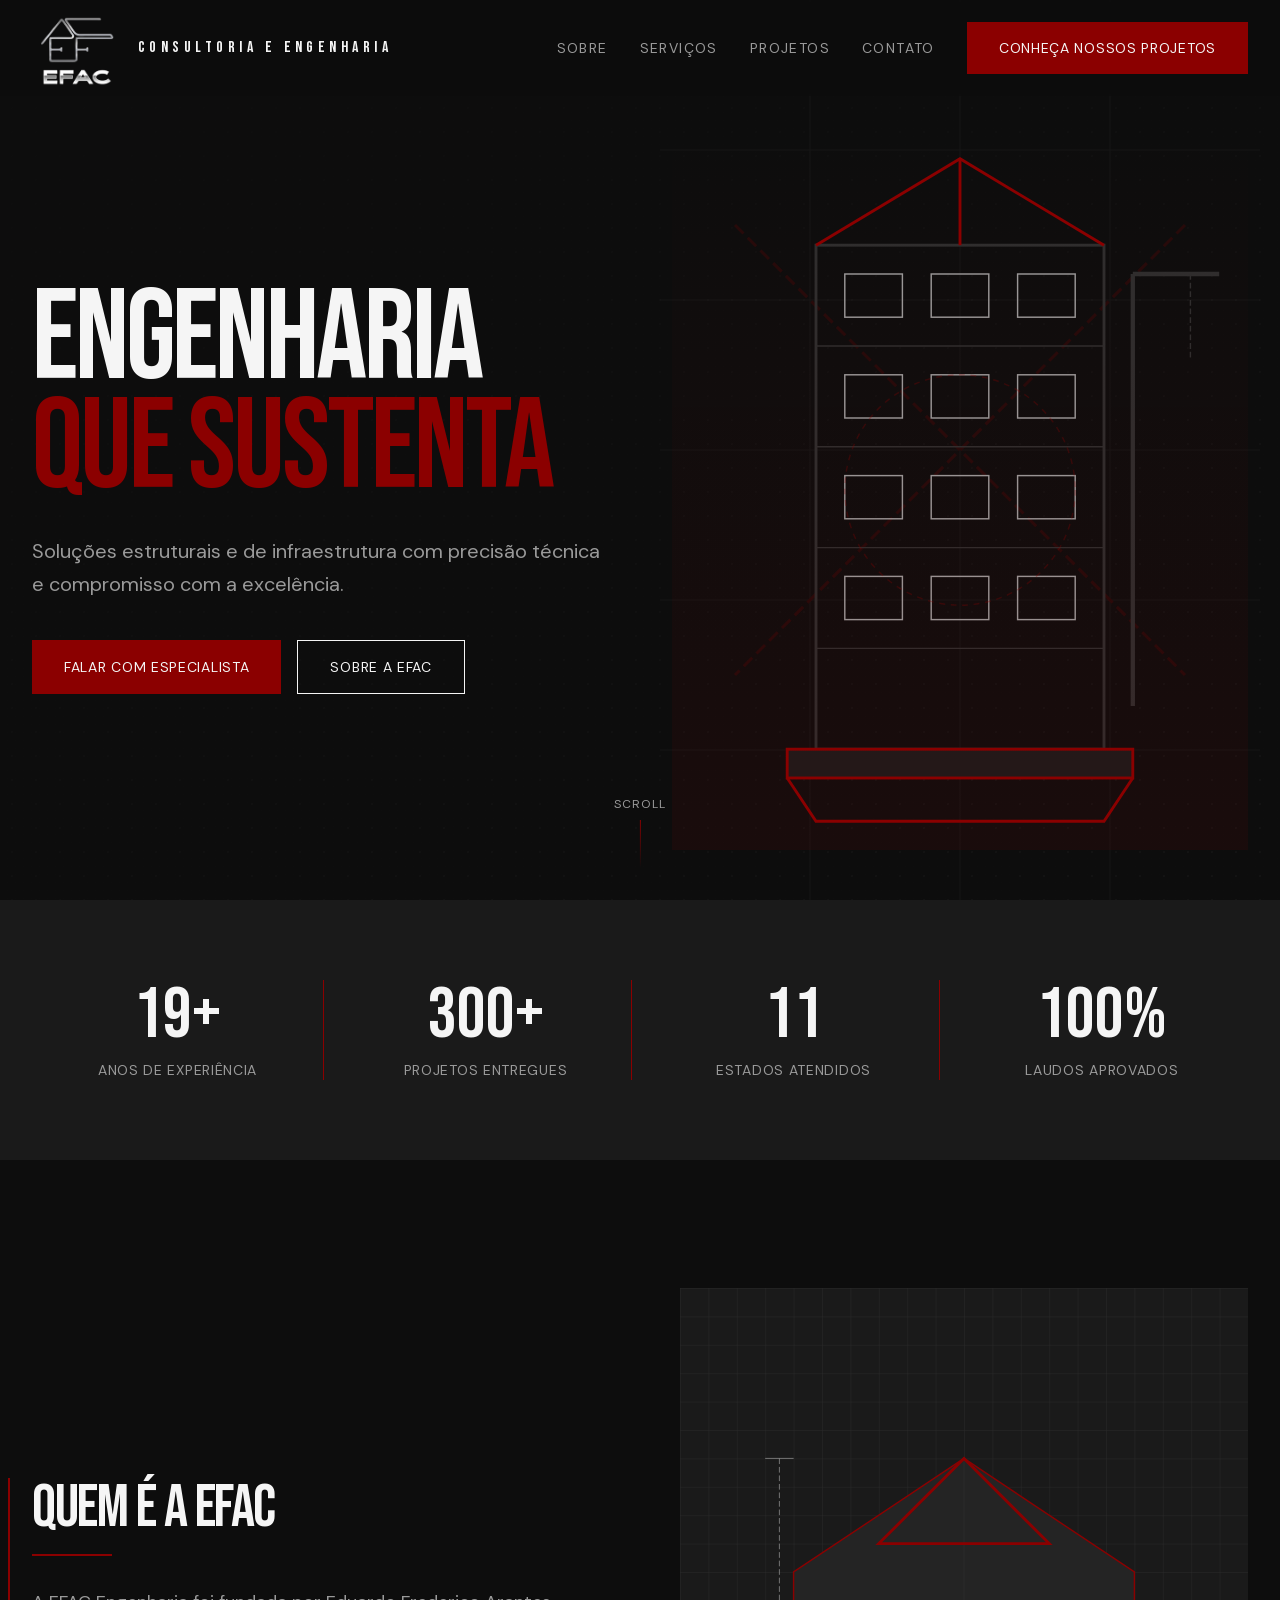
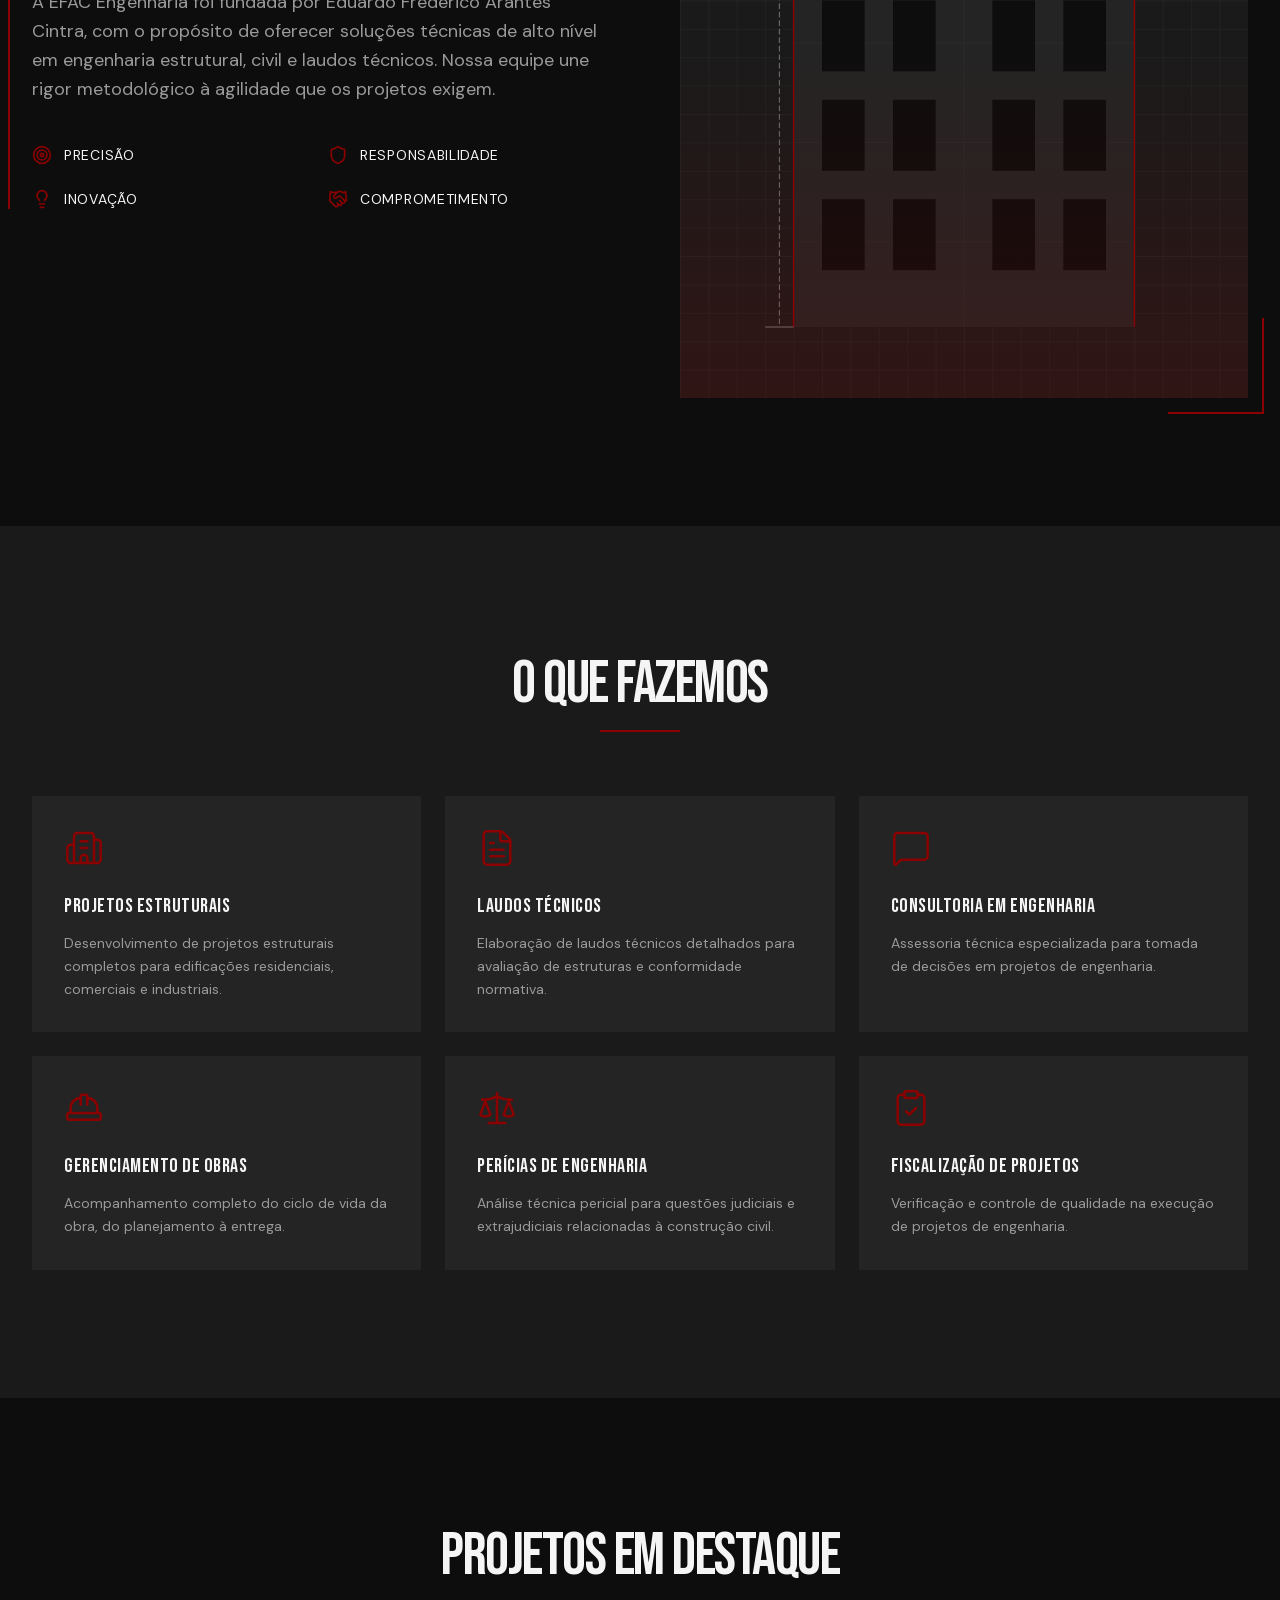
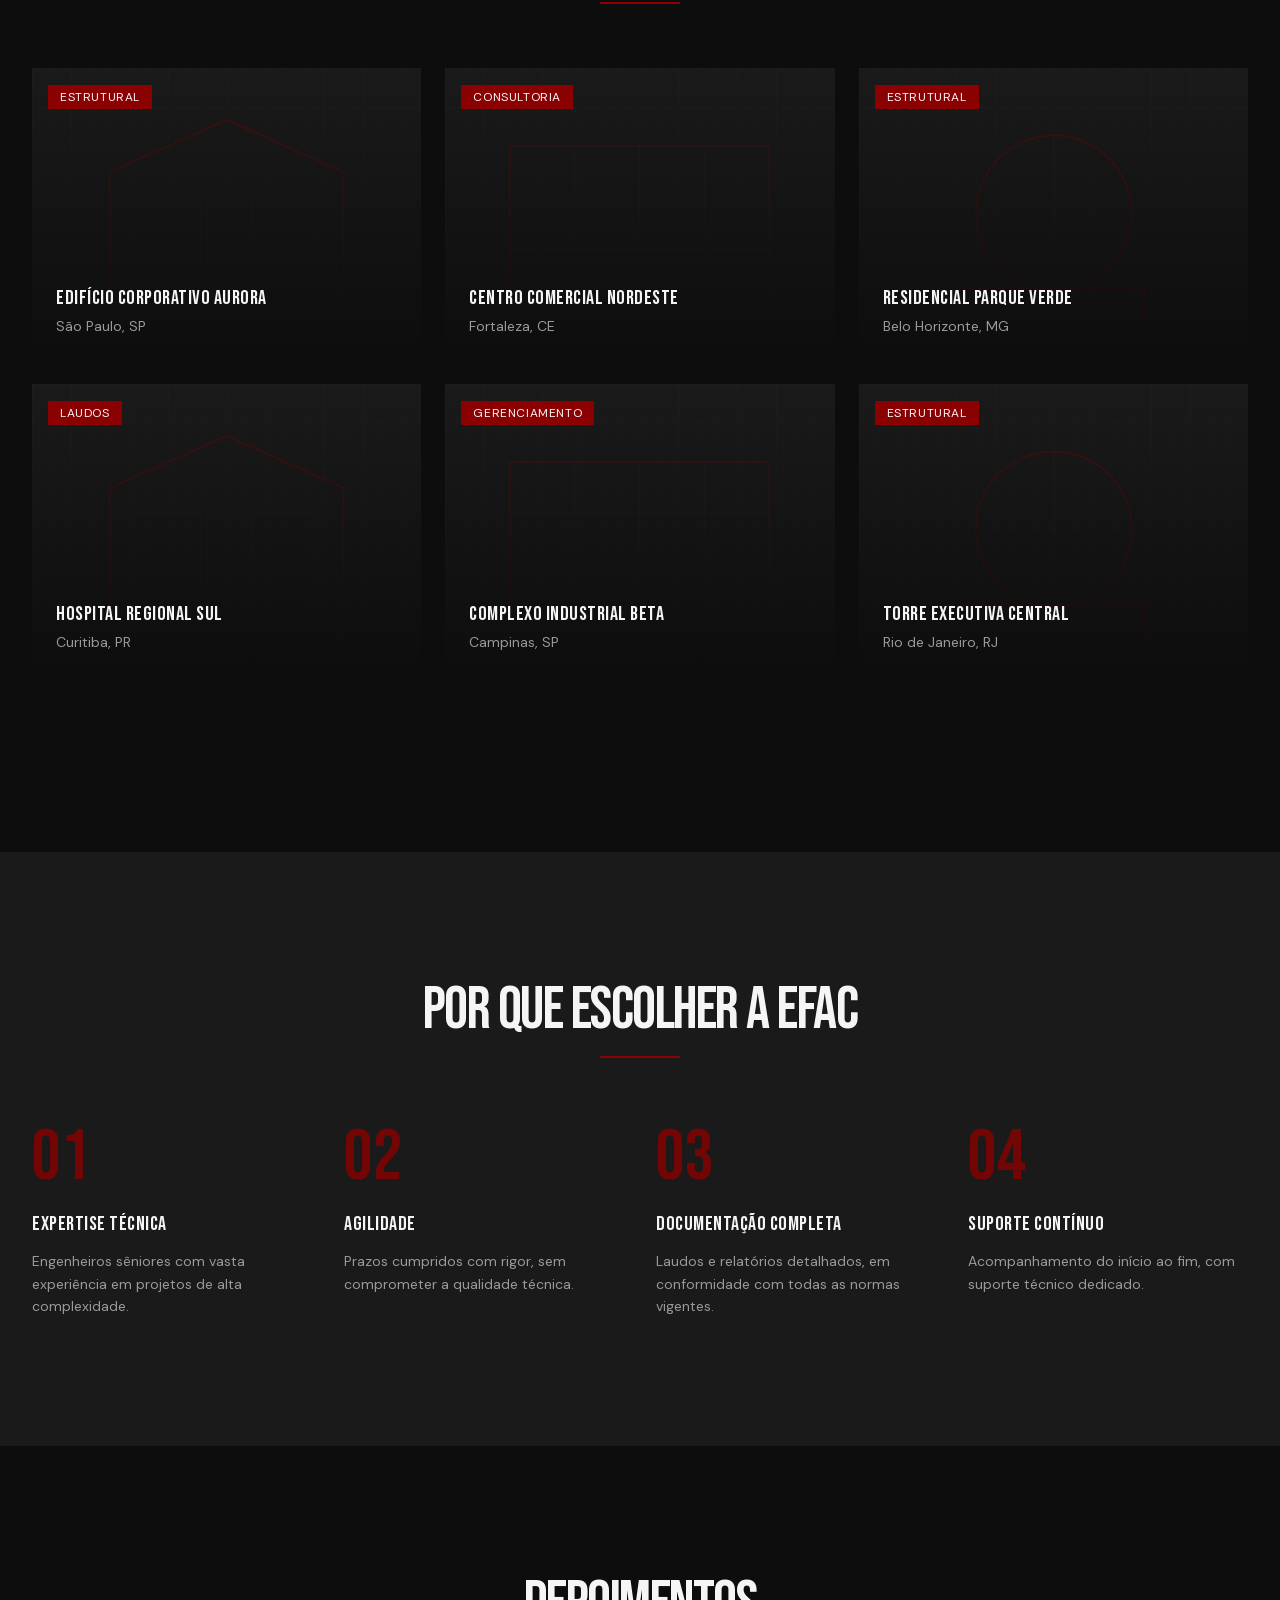
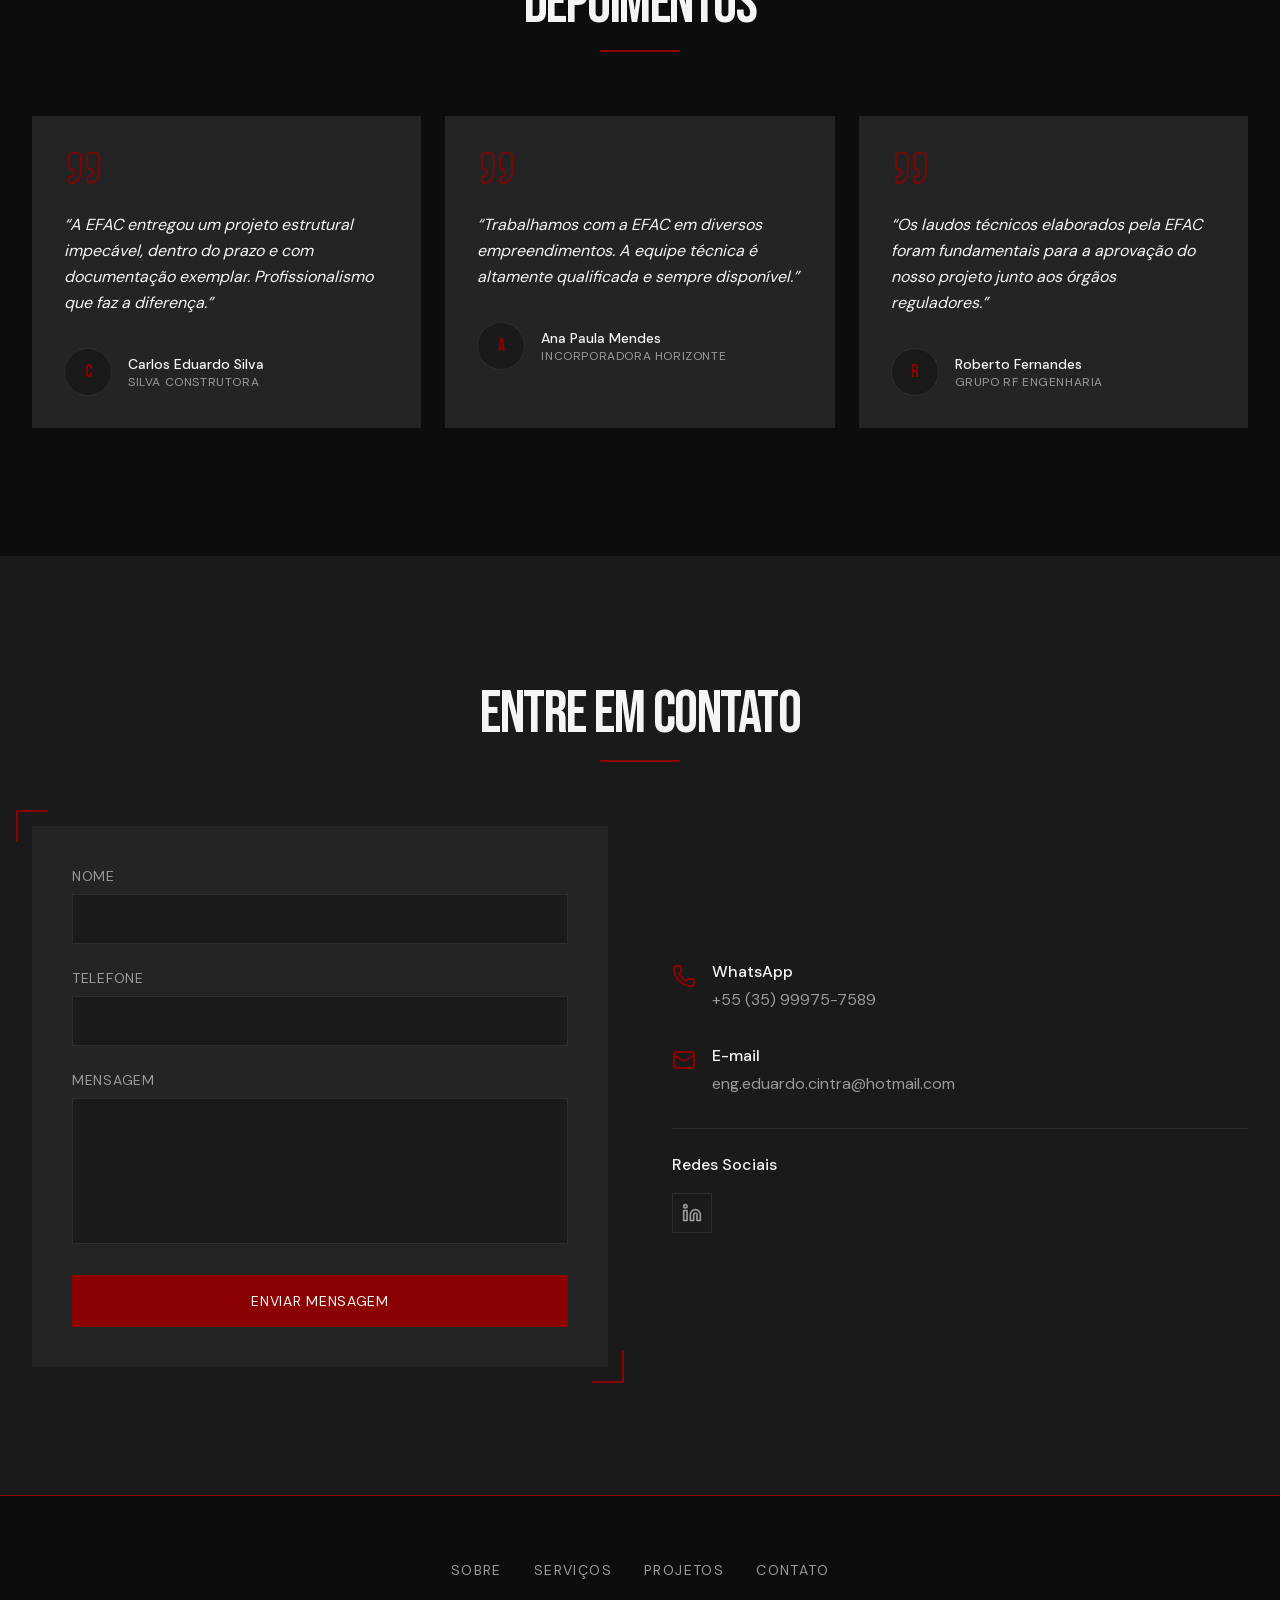
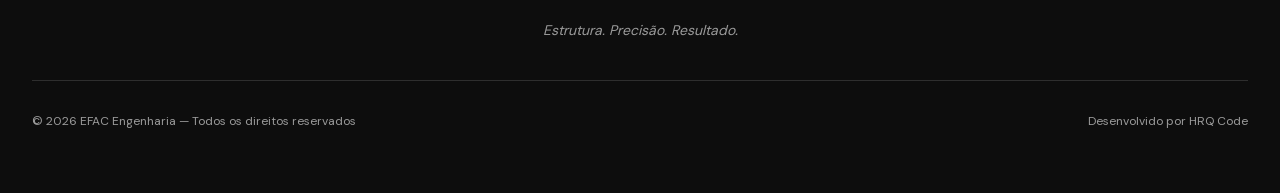
==== commit a292ecf2: "Fix: adiciona .nojekyll para corrigir assets no GitHub Pages" ====
--- a/index.html
+++ b/index.html
@@ -1 +1 @@
-<!DOCTYPE html><!--OrtfS6zBgZmbl_GcfxR4d--><html lang="pt-BR" class="bebas_neue_781729e7-module__f-BBIq__variable dm_sans_40b93add-module__kJBK_q__variable"><head><meta charSet="utf-8"/><meta name="viewport" content="width=device-width, initial-scale=1"/><link rel="preload" href="/_next/static/media/5c285b27cdda1fe8-s.p.a62025f2.woff2" as="font" crossorigin="" type="font/woff2"/><link rel="preload" href="/_next/static/media/fabcf92ba1ccea36-s.p.19f28380.woff2" as="font" crossorigin="" type="font/woff2"/><link rel="preload" as="image" href="/efac-logo.png"/><link rel="stylesheet" href="/_next/static/chunks/2323646fe9514d9b.css" data-precedence="next"/><link rel="preload" as="script" fetchPriority="low" href="/_next/static/chunks/63b8f767dc9fb3a2.js"/><script src="/_next/static/chunks/a10e545c61ee0fd2.js" async=""></script><script src="/_next/static/chunks/2db35d6b5da49597.js" async=""></script><script src="/_next/static/chunks/7e24cc2f7c23d97d.js" async=""></script><script src="/_next/static/chunks/turbopack-a5011b47c8830be9.js" async=""></script><script src="/_next/static/chunks/bb4658a82538331d.js" async=""></script><script src="/_next/static/chunks/9e387130496e1e08.js" async=""></script><script src="/_next/static/chunks/5f10c1f1d9d9f2d5.js" async=""></script><script src="/_next/static/chunks/2f73756cdddbdc41.js" async=""></script><meta name="next-size-adjust" content=""/><meta name="theme-color" content="#0D0D0D"/><title>EFAC Engenharia | Estrutura. Precisão. Resultado.</title><meta name="description" content="Soluções estruturais e de infraestrutura com precisão técnica e compromisso com a excelência. Projetos estruturais, laudos técnicos, consultoria em engenharia e mais."/><meta name="author" content="EFAC Engenharia"/><meta name="keywords" content="engenharia estrutural,projetos estruturais,laudos técnicos,consultoria engenharia,EFAC,engenharia civil"/><meta property="og:title" content="EFAC Engenharia | Estrutura. Precisão. Resultado."/><meta property="og:description" content="Soluções estruturais e de infraestrutura com precisão técnica e compromisso com a excelência."/><meta property="og:type" content="website"/><meta name="twitter:card" content="summary"/><meta name="twitter:title" content="EFAC Engenharia | Estrutura. Precisão. Resultado."/><meta name="twitter:description" content="Soluções estruturais e de infraestrutura com precisão técnica e compromisso com a excelência."/><script src="/_next/static/chunks/a6dad97d9634a72d.js" noModule=""></script></head><body class="font-sans antialiased"><div hidden=""><!--$--><!--/$--></div><main><header class="fixed top-0 left-0 right-0 z-50 transition-all duration-300 bg-[#0D0D0D]/80 backdrop-blur-sm"><nav class="max-w-7xl mx-auto px-4 sm:px-6 lg:px-8"><div class="flex items-center justify-between h-24"><a class="group flex items-center gap-4" href="/"><img alt="EFAC" width="220" height="100" decoding="async" data-nimg="1" class="h-16 w-auto object-contain transition-opacity group-hover:opacity-90 sm:h-20" style="color:transparent" src="/efac-logo.png"/><span class="hidden font-[family-name:var(--font-display)] text-base uppercase tracking-[0.28em] text-[#F5F5F5] transition-colors group-hover:text-white lg:block">Consultoria e Engenharia</span></a><div class="hidden md:flex items-center gap-8"><a class="text-[#9A9A9A] hover:text-[#F5F5F5] transition-colors text-sm uppercase tracking-widest" href="#sobre">Sobre</a><a class="text-[#9A9A9A] hover:text-[#F5F5F5] transition-colors text-sm uppercase tracking-widest" href="#servicos">Serviços</a><a class="text-[#9A9A9A] hover:text-[#F5F5F5] transition-colors text-sm uppercase tracking-widest" href="#projetos">Projetos</a><a class="text-[#9A9A9A] hover:text-[#F5F5F5] transition-colors text-sm uppercase tracking-widest" href="#contato">Contato</a><a class="bg-[#8B0000] hover:bg-[#A50000] text-[#F5F5F5] px-8 py-4 text-sm uppercase tracking-wider transition-colors text-center" href="#projetos">Conheça nossos projetos</a></div><button class="md:hidden text-[#F5F5F5] p-2" aria-label="Abrir menu"><svg xmlns="http://www.w3.org/2000/svg" width="24" height="24" viewBox="0 0 24 24" fill="none" stroke="currentColor" stroke-width="2" stroke-linecap="round" stroke-linejoin="round" class="lucide lucide-menu" aria-hidden="true"><path d="M4 5h16"></path><path d="M4 12h16"></path><path d="M4 19h16"></path></svg></button></div></nav></header><section id="hero" class="relative min-h-screen flex items-center justify-center overflow-hidden bg-[#0D0D0D] blueprint-grid"><div class="absolute inset-0 bg-gradient-to-br from-[#0D0D0D] via-[#0D0D0D]/90 to-[#0D0D0D]/80"></div><div class="absolute top-0 right-0 w-1/2 h-full opacity-20"><svg viewBox="0 0 400 600" fill="none" xmlns="http://www.w3.org/2000/svg" class="w-full h-full"><path d="M100 0V600M200 0V600M300 0V600" stroke="#2E2E2E" stroke-width="1"></path><path d="M0 100H400M0 200H400M0 300H400M0 400H400M0 500H400" stroke="#2E2E2E" stroke-width="1"></path><path d="M50 150L350 450" stroke="#8B0000" stroke-width="2" stroke-dasharray="8 4"></path><path d="M350 150L50 450" stroke="#8B0000" stroke-width="2" stroke-dasharray="8 4"></path></svg></div><div class="relative z-10 max-w-7xl mx-auto px-4 sm:px-6 lg:px-8 pt-20"><div class="grid lg:grid-cols-2 gap-12 lg:gap-16 items-center"><div class="text-left"><div style="opacity:0;transform:translateY(40px)"><h1 class="font-[family-name:var(--font-display)] text-[clamp(4rem,12vw,8rem)] leading-[0.85] tracking-tight text-[#F5F5F5] uppercase"><span class="block">Engenharia</span><span class="block text-[#8B0000]">Que Sustenta</span></h1></div><p class="mt-8 text-lg sm:text-xl text-[#9A9A9A] leading-relaxed max-w-xl" style="opacity:0;transform:translateY(30px)">Soluções estruturais e de infraestrutura com precisão técnica e compromisso com a excelência.</p><div class="mt-10 flex flex-col sm:flex-row gap-4" style="opacity:0;transform:translateY(30px)"><a target="_blank" rel="noopener noreferrer" class="inline-flex items-center justify-center bg-[#8B0000] hover:bg-[#A50000] text-[#F5F5F5] px-8 py-4 text-sm uppercase tracking-wider transition-colors text-center" href="https://wa.me/5535999757589">Falar com especialista</a><a class="border border-[#F5F5F5] text-[#F5F5F5] hover:bg-[#F5F5F5] hover:text-[#0D0D0D] px-8 py-4 text-sm uppercase tracking-wider transition-colors text-center" href="#sobre">Sobre a EFAC</a></div></div><div class="relative hidden lg:block" style="opacity:0;transform:scale(0.95)"><div class="relative aspect-[4/5] w-full"><svg viewBox="0 0 400 500" fill="none" xmlns="http://www.w3.org/2000/svg" class="w-full h-full"><rect x="100" y="80" width="200" height="350" stroke="#2E2E2E" stroke-width="2" fill="none"></rect><path d="M100 150H300M100 220H300M100 290H300M100 360H300" stroke="#2E2E2E" stroke-width="1"></path><rect x="120" y="100" width="40" height="30" stroke="#9A9A9A" stroke-width="1" fill="none"></rect><rect x="180" y="100" width="40" height="30" stroke="#9A9A9A" stroke-width="1" fill="none"></rect><rect x="240" y="100" width="40" height="30" stroke="#9A9A9A" stroke-width="1" fill="none"></rect><rect x="120" y="170" width="40" height="30" stroke="#9A9A9A" stroke-width="1" fill="none"></rect><rect x="180" y="170" width="40" height="30" stroke="#9A9A9A" stroke-width="1" fill="none"></rect><rect x="240" y="170" width="40" height="30" stroke="#9A9A9A" stroke-width="1" fill="none"></rect><rect x="120" y="240" width="40" height="30" stroke="#9A9A9A" stroke-width="1" fill="none"></rect><rect x="180" y="240" width="40" height="30" stroke="#9A9A9A" stroke-width="1" fill="none"></rect><rect x="240" y="240" width="40" height="30" stroke="#9A9A9A" stroke-width="1" fill="none"></rect><rect x="120" y="310" width="40" height="30" stroke="#9A9A9A" stroke-width="1" fill="none"></rect><rect x="180" y="310" width="40" height="30" stroke="#9A9A9A" stroke-width="1" fill="none"></rect><rect x="240" y="310" width="40" height="30" stroke="#9A9A9A" stroke-width="1" fill="none"></rect><path d="M100 80L200 20L300 80" stroke="#8B0000" stroke-width="2"></path><path d="M200 20V80" stroke="#8B0000" stroke-width="2"></path><rect x="80" y="430" width="240" height="20" fill="#1A1A1A" stroke="#8B0000" stroke-width="2"></rect><path d="M80 450L100 480H300L320 450" stroke="#8B0000" stroke-width="2" fill="none"></path><path d="M320 100V400" stroke="#2E2E2E" stroke-width="3"></path><path d="M320 100H380" stroke="#2E2E2E" stroke-width="3"></path><path d="M360 100V160" stroke="#2E2E2E" stroke-width="1" stroke-dasharray="4 2"></path><circle cx="200" cy="250" r="80" stroke="#8B0000" stroke-width="1" stroke-dasharray="4 4" opacity="0.3"></circle></svg><div class="absolute inset-0 bg-gradient-to-t from-[#8B0000]/10 to-transparent"></div></div></div></div></div><div class="absolute bottom-8 left-1/2 -translate-x-1/2" style="opacity:0"><div class="flex flex-col items-center gap-2"><span class="text-[#9A9A9A] text-xs uppercase tracking-widest">Scroll</span><div class="w-px h-12 bg-gradient-to-b from-[#8B0000] to-transparent"></div></div></div></section><section class="bg-[#1A1A1A] py-16 lg:py-20"><div class="max-w-7xl mx-auto px-4 sm:px-6 lg:px-8"><div class="grid grid-cols-2 lg:grid-cols-4 gap-8 lg:gap-4"><div class="text-center relative lg:border-r lg:border-[#8B0000]" style="opacity:0;transform:translateY(20px)"><span class="font-[family-name:var(--font-display)] text-5xl sm:text-6xl lg:text-7xl text-[#F5F5F5]">0<!-- -->+</span><p class="mt-2 text-[#9A9A9A] text-sm uppercase tracking-wider">Anos de Experiência</p></div><div class="text-center relative lg:border-r lg:border-[#8B0000]" style="opacity:0;transform:translateY(20px)"><span class="font-[family-name:var(--font-display)] text-5xl sm:text-6xl lg:text-7xl text-[#F5F5F5]">0<!-- -->+</span><p class="mt-2 text-[#9A9A9A] text-sm uppercase tracking-wider">Projetos Entregues</p></div><div class="text-center relative lg:border-r lg:border-[#8B0000]" style="opacity:0;transform:translateY(20px)"><span class="font-[family-name:var(--font-display)] text-5xl sm:text-6xl lg:text-7xl text-[#F5F5F5]">0</span><p class="mt-2 text-[#9A9A9A] text-sm uppercase tracking-wider">Estados Atendidos</p></div><div class="text-center relative " style="opacity:0;transform:translateY(20px)"><span class="font-[family-name:var(--font-display)] text-5xl sm:text-6xl lg:text-7xl text-[#F5F5F5]">0<!-- -->%</span><p class="mt-2 text-[#9A9A9A] text-sm uppercase tracking-wider">Laudos Aprovados</p></div></div></div></section><section id="sobre" class="py-24 lg:py-32 bg-[#0D0D0D]"><div class="max-w-7xl mx-auto px-4 sm:px-6 lg:px-8"><div class="grid lg:grid-cols-2 gap-12 lg:gap-20 items-center"><div class="relative" style="opacity:0;transform:translateX(-40px)"><div class="absolute -left-6 top-0 h-full w-0.5 bg-[#8B0000] hidden lg:block"></div><h2 class="font-[family-name:var(--font-display)] text-4xl sm:text-5xl lg:text-6xl text-[#F5F5F5] uppercase tracking-tight">Quem é a EFAC</h2><div class="w-20 h-0.5 bg-[#8B0000] mt-4"></div><p class="mt-8 text-[#9A9A9A] text-lg leading-relaxed">A EFAC Engenharia foi fundada por Eduardo Frederico Arantes Cintra, com o propósito de oferecer soluções técnicas de alto nível em engenharia estrutural, civil e laudos técnicos. Nossa equipe une rigor metodológico à agilidade que os projetos exigem.</p><div class="mt-10 grid grid-cols-2 gap-6"><div class="flex items-center gap-3" style="opacity:0;transform:translateY(20px)"><svg xmlns="http://www.w3.org/2000/svg" width="24" height="24" viewBox="0 0 24 24" fill="none" stroke="currentColor" stroke-width="2" stroke-linecap="round" stroke-linejoin="round" class="lucide lucide-target w-5 h-5 text-[#8B0000]" aria-hidden="true"><circle cx="12" cy="12" r="10"></circle><circle cx="12" cy="12" r="6"></circle><circle cx="12" cy="12" r="2"></circle></svg><span class="text-[#F5F5F5] text-sm uppercase tracking-wider">Precisão</span></div><div class="flex items-center gap-3" style="opacity:0;transform:translateY(20px)"><svg xmlns="http://www.w3.org/2000/svg" width="24" height="24" viewBox="0 0 24 24" fill="none" stroke="currentColor" stroke-width="2" stroke-linecap="round" stroke-linejoin="round" class="lucide lucide-shield w-5 h-5 text-[#8B0000]" aria-hidden="true"><path d="M20 13c0 5-3.5 7.5-7.66 8.95a1 1 0 0 1-.67-.01C7.5 20.5 4 18 4 13V6a1 1 0 0 1 1-1c2 0 4.5-1.2 6.24-2.72a1.17 1.17 0 0 1 1.52 0C14.51 3.81 17 5 19 5a1 1 0 0 1 1 1z"></path></svg><span class="text-[#F5F5F5] text-sm uppercase tracking-wider">Responsabilidade</span></div><div class="flex items-center gap-3" style="opacity:0;transform:translateY(20px)"><svg xmlns="http://www.w3.org/2000/svg" width="24" height="24" viewBox="0 0 24 24" fill="none" stroke="currentColor" stroke-width="2" stroke-linecap="round" stroke-linejoin="round" class="lucide lucide-lightbulb w-5 h-5 text-[#8B0000]" aria-hidden="true"><path d="M15 14c.2-1 .7-1.7 1.5-2.5 1-.9 1.5-2.2 1.5-3.5A6 6 0 0 0 6 8c0 1 .2 2.2 1.5 3.5.7.7 1.3 1.5 1.5 2.5"></path><path d="M9 18h6"></path><path d="M10 22h4"></path></svg><span class="text-[#F5F5F5] text-sm uppercase tracking-wider">Inovação</span></div><div class="flex items-center gap-3" style="opacity:0;transform:translateY(20px)"><svg xmlns="http://www.w3.org/2000/svg" width="24" height="24" viewBox="0 0 24 24" fill="none" stroke="currentColor" stroke-width="2" stroke-linecap="round" stroke-linejoin="round" class="lucide lucide-handshake w-5 h-5 text-[#8B0000]" aria-hidden="true"><path d="m11 17 2 2a1 1 0 1 0 3-3"></path><path d="m14 14 2.5 2.5a1 1 0 1 0 3-3l-3.88-3.88a3 3 0 0 0-4.24 0l-.88.88a1 1 0 1 1-3-3l2.81-2.81a5.79 5.79 0 0 1 7.06-.87l.47.28a2 2 0 0 0 1.42.25L21 4"></path><path d="m21 3 1 11h-2"></path><path d="M3 3 2 14l6.5 6.5a1 1 0 1 0 3-3"></path><path d="M3 4h8"></path></svg><span class="text-[#F5F5F5] text-sm uppercase tracking-wider">Comprometimento</span></div></div></div><div class="relative" style="opacity:0;transform:translateX(40px)"><div class="aspect-[4/5] relative overflow-hidden"><div class="absolute inset-0 bg-[#1A1A1A]"><svg viewBox="0 0 400 500" fill="none" xmlns="http://www.w3.org/2000/svg" class="w-full h-full"><pattern id="smallGrid" width="20" height="20" patternUnits="userSpaceOnUse"><path d="M 20 0 L 0 0 0 20" fill="none" stroke="#2E2E2E" stroke-width="0.5"></path></pattern><rect width="100%" height="100%" fill="url(#smallGrid)"></rect><path d="M80 450V200L200 120L320 200V450" fill="#242424" stroke="#8B0000" stroke-width="1"></path><path d="M200 120V450" stroke="#2E2E2E" stroke-width="0.5"></path><path d="M80 250H320M80 320H320M80 390H320" stroke="#2E2E2E" stroke-width="0.5"></path><rect x="100" y="220" width="30" height="50" fill="#0D0D0D"></rect><rect x="150" y="220" width="30" height="50" fill="#0D0D0D"></rect><rect x="220" y="220" width="30" height="50" fill="#0D0D0D"></rect><rect x="270" y="220" width="30" height="50" fill="#0D0D0D"></rect><rect x="100" y="290" width="30" height="50" fill="#0D0D0D"></rect><rect x="150" y="290" width="30" height="50" fill="#0D0D0D"></rect><rect x="220" y="290" width="30" height="50" fill="#0D0D0D"></rect><rect x="270" y="290" width="30" height="50" fill="#0D0D0D"></rect><rect x="100" y="360" width="30" height="50" fill="#0D0D0D"></rect><rect x="150" y="360" width="30" height="50" fill="#0D0D0D"></rect><rect x="220" y="360" width="30" height="50" fill="#0D0D0D"></rect><rect x="270" y="360" width="30" height="50" fill="#0D0D0D"></rect><path d="M200 120L140 180H260Z" fill="none" stroke="#8B0000" stroke-width="2"></path><path d="M60 120H80M60 450H80" stroke="#9A9A9A" stroke-width="0.5"></path><path d="M70 120V450" stroke="#9A9A9A" stroke-width="0.5" stroke-dasharray="4 2"></path></svg></div><div class="absolute inset-0 bg-gradient-to-t from-[#8B0000]/20 via-transparent to-transparent"></div></div><div class="absolute -bottom-4 -right-4 w-24 h-24 border-b-2 border-r-2 border-[#8B0000]"></div></div></div></div></section><section id="servicos" class="py-24 lg:py-32 bg-[#1A1A1A]"><div class="max-w-7xl mx-auto px-4 sm:px-6 lg:px-8"><div class="text-center mb-16" style="opacity:0;transform:translateY(30px)"><h2 class="font-[family-name:var(--font-display)] text-4xl sm:text-5xl lg:text-6xl text-[#F5F5F5] uppercase tracking-tight">O Que Fazemos</h2><div class="w-20 h-0.5 bg-[#8B0000] mx-auto mt-4"></div></div><div class="grid sm:grid-cols-2 lg:grid-cols-3 gap-6"><div class="group relative bg-[#242424] p-8 transition-all duration-300 hover:shadow-xl hover:shadow-[#8B0000]/10" style="opacity:0;transform:translateY(30px)"><div class="absolute left-0 top-0 h-full w-0.5 bg-[#8B0000] opacity-0 group-hover:opacity-100 transition-opacity duration-300"></div><div class="mb-6"><svg xmlns="http://www.w3.org/2000/svg" width="24" height="24" viewBox="0 0 24 24" fill="none" stroke="currentColor" stroke-width="1.5" stroke-linecap="round" stroke-linejoin="round" class="lucide lucide-building2 lucide-building-2 w-10 h-10 text-[#8B0000]" aria-hidden="true"><path d="M10 12h4"></path><path d="M10 8h4"></path><path d="M14 21v-3a2 2 0 0 0-4 0v3"></path><path d="M6 10H4a2 2 0 0 0-2 2v7a2 2 0 0 0 2 2h16a2 2 0 0 0 2-2V9a2 2 0 0 0-2-2h-2"></path><path d="M6 21V5a2 2 0 0 1 2-2h8a2 2 0 0 1 2 2v16"></path></svg></div><h3 class="font-[family-name:var(--font-display)] text-xl text-[#F5F5F5] uppercase tracking-wide mb-3">Projetos Estruturais</h3><p class="text-[#9A9A9A] text-sm leading-relaxed">Desenvolvimento de projetos estruturais completos para edificações residenciais, comerciais e industriais.</p></div><div class="group relative bg-[#242424] p-8 transition-all duration-300 hover:shadow-xl hover:shadow-[#8B0000]/10" style="opacity:0;transform:translateY(30px)"><div class="absolute left-0 top-0 h-full w-0.5 bg-[#8B0000] opacity-0 group-hover:opacity-100 transition-opacity duration-300"></div><div class="mb-6"><svg xmlns="http://www.w3.org/2000/svg" width="24" height="24" viewBox="0 0 24 24" fill="none" stroke="currentColor" stroke-width="1.5" stroke-linecap="round" stroke-linejoin="round" class="lucide lucide-file-text w-10 h-10 text-[#8B0000]" aria-hidden="true"><path d="M6 22a2 2 0 0 1-2-2V4a2 2 0 0 1 2-2h8a2.4 2.4 0 0 1 1.704.706l3.588 3.588A2.4 2.4 0 0 1 20 8v12a2 2 0 0 1-2 2z"></path><path d="M14 2v5a1 1 0 0 0 1 1h5"></path><path d="M10 9H8"></path><path d="M16 13H8"></path><path d="M16 17H8"></path></svg></div><h3 class="font-[family-name:var(--font-display)] text-xl text-[#F5F5F5] uppercase tracking-wide mb-3">Laudos Técnicos</h3><p class="text-[#9A9A9A] text-sm leading-relaxed">Elaboração de laudos técnicos detalhados para avaliação de estruturas e conformidade normativa.</p></div><div class="group relative bg-[#242424] p-8 transition-all duration-300 hover:shadow-xl hover:shadow-[#8B0000]/10" style="opacity:0;transform:translateY(30px)"><div class="absolute left-0 top-0 h-full w-0.5 bg-[#8B0000] opacity-0 group-hover:opacity-100 transition-opacity duration-300"></div><div class="mb-6"><svg xmlns="http://www.w3.org/2000/svg" width="24" height="24" viewBox="0 0 24 24" fill="none" stroke="currentColor" stroke-width="1.5" stroke-linecap="round" stroke-linejoin="round" class="lucide lucide-message-square w-10 h-10 text-[#8B0000]" aria-hidden="true"><path d="M22 17a2 2 0 0 1-2 2H6.828a2 2 0 0 0-1.414.586l-2.202 2.202A.71.71 0 0 1 2 21.286V5a2 2 0 0 1 2-2h16a2 2 0 0 1 2 2z"></path></svg></div><h3 class="font-[family-name:var(--font-display)] text-xl text-[#F5F5F5] uppercase tracking-wide mb-3">Consultoria em Engenharia</h3><p class="text-[#9A9A9A] text-sm leading-relaxed">Assessoria técnica especializada para tomada de decisões em projetos de engenharia.</p></div><div class="group relative bg-[#242424] p-8 transition-all duration-300 hover:shadow-xl hover:shadow-[#8B0000]/10" style="opacity:0;transform:translateY(30px)"><div class="absolute left-0 top-0 h-full w-0.5 bg-[#8B0000] opacity-0 group-hover:opacity-100 transition-opacity duration-300"></div><div class="mb-6"><svg xmlns="http://www.w3.org/2000/svg" width="24" height="24" viewBox="0 0 24 24" fill="none" stroke="currentColor" stroke-width="1.5" stroke-linecap="round" stroke-linejoin="round" class="lucide lucide-hard-hat w-10 h-10 text-[#8B0000]" aria-hidden="true"><path d="M10 10V5a1 1 0 0 1 1-1h2a1 1 0 0 1 1 1v5"></path><path d="M14 6a6 6 0 0 1 6 6v3"></path><path d="M4 15v-3a6 6 0 0 1 6-6"></path><rect x="2" y="15" width="20" height="4" rx="1"></rect></svg></div><h3 class="font-[family-name:var(--font-display)] text-xl text-[#F5F5F5] uppercase tracking-wide mb-3">Gerenciamento de Obras</h3><p class="text-[#9A9A9A] text-sm leading-relaxed">Acompanhamento completo do ciclo de vida da obra, do planejamento à entrega.</p></div><div class="group relative bg-[#242424] p-8 transition-all duration-300 hover:shadow-xl hover:shadow-[#8B0000]/10" style="opacity:0;transform:translateY(30px)"><div class="absolute left-0 top-0 h-full w-0.5 bg-[#8B0000] opacity-0 group-hover:opacity-100 transition-opacity duration-300"></div><div class="mb-6"><svg xmlns="http://www.w3.org/2000/svg" width="24" height="24" viewBox="0 0 24 24" fill="none" stroke="currentColor" stroke-width="1.5" stroke-linecap="round" stroke-linejoin="round" class="lucide lucide-scale w-10 h-10 text-[#8B0000]" aria-hidden="true"><path d="M12 3v18"></path><path d="m19 8 3 8a5 5 0 0 1-6 0zV7"></path><path d="M3 7h1a17 17 0 0 0 8-2 17 17 0 0 0 8 2h1"></path><path d="m5 8 3 8a5 5 0 0 1-6 0zV7"></path><path d="M7 21h10"></path></svg></div><h3 class="font-[family-name:var(--font-display)] text-xl text-[#F5F5F5] uppercase tracking-wide mb-3">Perícias de Engenharia</h3><p class="text-[#9A9A9A] text-sm leading-relaxed">Análise técnica pericial para questões judiciais e extrajudiciais relacionadas à construção civil.</p></div><div class="group relative bg-[#242424] p-8 transition-all duration-300 hover:shadow-xl hover:shadow-[#8B0000]/10" style="opacity:0;transform:translateY(30px)"><div class="absolute left-0 top-0 h-full w-0.5 bg-[#8B0000] opacity-0 group-hover:opacity-100 transition-opacity duration-300"></div><div class="mb-6"><svg xmlns="http://www.w3.org/2000/svg" width="24" height="24" viewBox="0 0 24 24" fill="none" stroke="currentColor" stroke-width="1.5" stroke-linecap="round" stroke-linejoin="round" class="lucide lucide-clipboard-check w-10 h-10 text-[#8B0000]" aria-hidden="true"><rect width="8" height="4" x="8" y="2" rx="1" ry="1"></rect><path d="M16 4h2a2 2 0 0 1 2 2v14a2 2 0 0 1-2 2H6a2 2 0 0 1-2-2V6a2 2 0 0 1 2-2h2"></path><path d="m9 14 2 2 4-4"></path></svg></div><h3 class="font-[family-name:var(--font-display)] text-xl text-[#F5F5F5] uppercase tracking-wide mb-3">Fiscalização de Projetos</h3><p class="text-[#9A9A9A] text-sm leading-relaxed">Verificação e controle de qualidade na execução de projetos de engenharia.</p></div></div></div></section><section id="projetos" class="py-24 lg:py-32 bg-[#0D0D0D]"><div class="max-w-7xl mx-auto px-4 sm:px-6 lg:px-8"><div class="text-center mb-16" style="opacity:0;transform:translateY(30px)"><h2 class="font-[family-name:var(--font-display)] text-4xl sm:text-5xl lg:text-6xl text-[#F5F5F5] uppercase tracking-tight">Projetos em Destaque</h2><div class="w-20 h-0.5 bg-[#8B0000] mx-auto mt-4"></div></div><div class="grid sm:grid-cols-2 lg:grid-cols-3 gap-6"><div class="group relative aspect-[4/3] overflow-hidden cursor-pointer" style="opacity:0;transform:translateY(30px)"><div class="absolute inset-0 bg-[#1A1A1A]"><svg viewBox="0 0 300 225" fill="none" xmlns="http://www.w3.org/2000/svg" class="w-full h-full opacity-50 group-hover:opacity-70 transition-opacity"><pattern id="grid-0" width="15" height="15" patternUnits="userSpaceOnUse"><path d="M 15 0 L 0 0 0 15" fill="none" stroke="#2E2E2E" stroke-width="0.5"></path></pattern><rect width="100%" height="100%" fill="url(#grid-0)"></rect><path d="M60 200V80L150 40L240 80V200" stroke="#8B0000" stroke-width="1" fill="none"></path><path d="M80 200V100H130V200M170 200V100H220V200" stroke="#2E2E2E" stroke-width="0.5" fill="none"></path></svg></div><div class="absolute inset-0 bg-gradient-to-t from-[#0D0D0D] via-[#0D0D0D]/50 to-transparent"></div><div class="absolute top-4 left-4"><span class="bg-[#8B0000] text-[#F5F5F5] text-xs uppercase tracking-wider px-3 py-1">Estrutural</span></div><div class="absolute bottom-0 left-0 right-0 p-6"><h3 class="font-[family-name:var(--font-display)] text-xl text-[#F5F5F5] uppercase tracking-wide group-hover:text-white transition-colors">Edifício Corporativo Aurora</h3><p class="text-[#9A9A9A] text-sm mt-1">São Paulo, SP</p></div><div class="absolute inset-0 bg-[#8B0000]/10 opacity-0 group-hover:opacity-100 transition-opacity duration-300"></div></div><div class="group relative aspect-[4/3] overflow-hidden cursor-pointer" style="opacity:0;transform:translateY(30px)"><div class="absolute inset-0 bg-[#1A1A1A]"><svg viewBox="0 0 300 225" fill="none" xmlns="http://www.w3.org/2000/svg" class="w-full h-full opacity-50 group-hover:opacity-70 transition-opacity"><pattern id="grid-1" width="15" height="15" patternUnits="userSpaceOnUse"><path d="M 15 0 L 0 0 0 15" fill="none" stroke="#2E2E2E" stroke-width="0.5"></path></pattern><rect width="100%" height="100%" fill="url(#grid-1)"></rect><rect x="50" y="60" width="200" height="140" stroke="#8B0000" stroke-width="1" fill="none"></rect><path d="M50 100H250M50 140H250M50 180H250" stroke="#2E2E2E" stroke-width="0.5"></path><path d="M100 60V200M150 60V200M200 60V200" stroke="#2E2E2E" stroke-width="0.5"></path></svg></div><div class="absolute inset-0 bg-gradient-to-t from-[#0D0D0D] via-[#0D0D0D]/50 to-transparent"></div><div class="absolute top-4 left-4"><span class="bg-[#8B0000] text-[#F5F5F5] text-xs uppercase tracking-wider px-3 py-1">Consultoria</span></div><div class="absolute bottom-0 left-0 right-0 p-6"><h3 class="font-[family-name:var(--font-display)] text-xl text-[#F5F5F5] uppercase tracking-wide group-hover:text-white transition-colors">Centro Comercial Nordeste</h3><p class="text-[#9A9A9A] text-sm mt-1">Fortaleza, CE</p></div><div class="absolute inset-0 bg-[#8B0000]/10 opacity-0 group-hover:opacity-100 transition-opacity duration-300"></div></div><div class="group relative aspect-[4/3] overflow-hidden cursor-pointer" style="opacity:0;transform:translateY(30px)"><div class="absolute inset-0 bg-[#1A1A1A]"><svg viewBox="0 0 300 225" fill="none" xmlns="http://www.w3.org/2000/svg" class="w-full h-full opacity-50 group-hover:opacity-70 transition-opacity"><pattern id="grid-2" width="15" height="15" patternUnits="userSpaceOnUse"><path d="M 15 0 L 0 0 0 15" fill="none" stroke="#2E2E2E" stroke-width="0.5"></path></pattern><rect width="100%" height="100%" fill="url(#grid-2)"></rect><circle cx="150" cy="112" r="60" stroke="#8B0000" stroke-width="1" fill="none"></circle><path d="M90 112H210M150 52V172" stroke="#2E2E2E" stroke-width="0.5"></path><rect x="80" y="170" width="140" height="30" stroke="#8B0000" stroke-width="1" fill="none"></rect></svg></div><div class="absolute inset-0 bg-gradient-to-t from-[#0D0D0D] via-[#0D0D0D]/50 to-transparent"></div><div class="absolute top-4 left-4"><span class="bg-[#8B0000] text-[#F5F5F5] text-xs uppercase tracking-wider px-3 py-1">Estrutural</span></div><div class="absolute bottom-0 left-0 right-0 p-6"><h3 class="font-[family-name:var(--font-display)] text-xl text-[#F5F5F5] uppercase tracking-wide group-hover:text-white transition-colors">Residencial Parque Verde</h3><p class="text-[#9A9A9A] text-sm mt-1">Belo Horizonte, MG</p></div><div class="absolute inset-0 bg-[#8B0000]/10 opacity-0 group-hover:opacity-100 transition-opacity duration-300"></div></div><div class="group relative aspect-[4/3] overflow-hidden cursor-pointer" style="opacity:0;transform:translateY(30px)"><div class="absolute inset-0 bg-[#1A1A1A]"><svg viewBox="0 0 300 225" fill="none" xmlns="http://www.w3.org/2000/svg" class="w-full h-full opacity-50 group-hover:opacity-70 transition-opacity"><pattern id="grid-3" width="15" height="15" patternUnits="userSpaceOnUse"><path d="M 15 0 L 0 0 0 15" fill="none" stroke="#2E2E2E" stroke-width="0.5"></path></pattern><rect width="100%" height="100%" fill="url(#grid-3)"></rect><path d="M60 200V80L150 40L240 80V200" stroke="#8B0000" stroke-width="1" fill="none"></path><path d="M80 200V100H130V200M170 200V100H220V200" stroke="#2E2E2E" stroke-width="0.5" fill="none"></path></svg></div><div class="absolute inset-0 bg-gradient-to-t from-[#0D0D0D] via-[#0D0D0D]/50 to-transparent"></div><div class="absolute top-4 left-4"><span class="bg-[#8B0000] text-[#F5F5F5] text-xs uppercase tracking-wider px-3 py-1">Laudos</span></div><div class="absolute bottom-0 left-0 right-0 p-6"><h3 class="font-[family-name:var(--font-display)] text-xl text-[#F5F5F5] uppercase tracking-wide group-hover:text-white transition-colors">Hospital Regional Sul</h3><p class="text-[#9A9A9A] text-sm mt-1">Curitiba, PR</p></div><div class="absolute inset-0 bg-[#8B0000]/10 opacity-0 group-hover:opacity-100 transition-opacity duration-300"></div></div><div class="group relative aspect-[4/3] overflow-hidden cursor-pointer" style="opacity:0;transform:translateY(30px)"><div class="absolute inset-0 bg-[#1A1A1A]"><svg viewBox="0 0 300 225" fill="none" xmlns="http://www.w3.org/2000/svg" class="w-full h-full opacity-50 group-hover:opacity-70 transition-opacity"><pattern id="grid-4" width="15" height="15" patternUnits="userSpaceOnUse"><path d="M 15 0 L 0 0 0 15" fill="none" stroke="#2E2E2E" stroke-width="0.5"></path></pattern><rect width="100%" height="100%" fill="url(#grid-4)"></rect><rect x="50" y="60" width="200" height="140" stroke="#8B0000" stroke-width="1" fill="none"></rect><path d="M50 100H250M50 140H250M50 180H250" stroke="#2E2E2E" stroke-width="0.5"></path><path d="M100 60V200M150 60V200M200 60V200" stroke="#2E2E2E" stroke-width="0.5"></path></svg></div><div class="absolute inset-0 bg-gradient-to-t from-[#0D0D0D] via-[#0D0D0D]/50 to-transparent"></div><div class="absolute top-4 left-4"><span class="bg-[#8B0000] text-[#F5F5F5] text-xs uppercase tracking-wider px-3 py-1">Gerenciamento</span></div><div class="absolute bottom-0 left-0 right-0 p-6"><h3 class="font-[family-name:var(--font-display)] text-xl text-[#F5F5F5] uppercase tracking-wide group-hover:text-white transition-colors">Complexo Industrial Beta</h3><p class="text-[#9A9A9A] text-sm mt-1">Campinas, SP</p></div><div class="absolute inset-0 bg-[#8B0000]/10 opacity-0 group-hover:opacity-100 transition-opacity duration-300"></div></div><div class="group relative aspect-[4/3] overflow-hidden cursor-pointer" style="opacity:0;transform:translateY(30px)"><div class="absolute inset-0 bg-[#1A1A1A]"><svg viewBox="0 0 300 225" fill="none" xmlns="http://www.w3.org/2000/svg" class="w-full h-full opacity-50 group-hover:opacity-70 transition-opacity"><pattern id="grid-5" width="15" height="15" patternUnits="userSpaceOnUse"><path d="M 15 0 L 0 0 0 15" fill="none" stroke="#2E2E2E" stroke-width="0.5"></path></pattern><rect width="100%" height="100%" fill="url(#grid-5)"></rect><circle cx="150" cy="112" r="60" stroke="#8B0000" stroke-width="1" fill="none"></circle><path d="M90 112H210M150 52V172" stroke="#2E2E2E" stroke-width="0.5"></path><rect x="80" y="170" width="140" height="30" stroke="#8B0000" stroke-width="1" fill="none"></rect></svg></div><div class="absolute inset-0 bg-gradient-to-t from-[#0D0D0D] via-[#0D0D0D]/50 to-transparent"></div><div class="absolute top-4 left-4"><span class="bg-[#8B0000] text-[#F5F5F5] text-xs uppercase tracking-wider px-3 py-1">Estrutural</span></div><div class="absolute bottom-0 left-0 right-0 p-6"><h3 class="font-[family-name:var(--font-display)] text-xl text-[#F5F5F5] uppercase tracking-wide group-hover:text-white transition-colors">Torre Executiva Central</h3><p class="text-[#9A9A9A] text-sm mt-1">Rio de Janeiro, RJ</p></div><div class="absolute inset-0 bg-[#8B0000]/10 opacity-0 group-hover:opacity-100 transition-opacity duration-300"></div></div></div><div class="text-center mt-12" style="opacity:0;transform:translateY(20px)"></div></div></section><section class="py-24 lg:py-32 bg-[#1A1A1A]"><div class="max-w-7xl mx-auto px-4 sm:px-6 lg:px-8"><div class="text-center mb-16" style="opacity:0;transform:translateY(30px)"><h2 class="font-[family-name:var(--font-display)] text-4xl sm:text-5xl lg:text-6xl text-[#F5F5F5] uppercase tracking-tight">Por Que Escolher a EFAC</h2><div class="w-20 h-0.5 bg-[#8B0000] mx-auto mt-4"></div></div><div class="grid sm:grid-cols-2 lg:grid-cols-4 gap-8"><div class="text-center lg:text-left" style="opacity:0;transform:translateY(30px)"><span class="font-[family-name:var(--font-display)] text-6xl lg:text-7xl text-[#8B0000] opacity-80">01</span><h3 class="font-[family-name:var(--font-display)] text-xl text-[#F5F5F5] uppercase tracking-wide mt-4 mb-3">Expertise Técnica</h3><p class="text-[#9A9A9A] text-sm leading-relaxed">Engenheiros sêniores com vasta experiência em projetos de alta complexidade.</p></div><div class="text-center lg:text-left" style="opacity:0;transform:translateY(30px)"><span class="font-[family-name:var(--font-display)] text-6xl lg:text-7xl text-[#8B0000] opacity-80">02</span><h3 class="font-[family-name:var(--font-display)] text-xl text-[#F5F5F5] uppercase tracking-wide mt-4 mb-3">Agilidade</h3><p class="text-[#9A9A9A] text-sm leading-relaxed">Prazos cumpridos com rigor, sem comprometer a qualidade técnica.</p></div><div class="text-center lg:text-left" style="opacity:0;transform:translateY(30px)"><span class="font-[family-name:var(--font-display)] text-6xl lg:text-7xl text-[#8B0000] opacity-80">03</span><h3 class="font-[family-name:var(--font-display)] text-xl text-[#F5F5F5] uppercase tracking-wide mt-4 mb-3">Documentação Completa</h3><p class="text-[#9A9A9A] text-sm leading-relaxed">Laudos e relatórios detalhados, em conformidade com todas as normas vigentes.</p></div><div class="text-center lg:text-left" style="opacity:0;transform:translateY(30px)"><span class="font-[family-name:var(--font-display)] text-6xl lg:text-7xl text-[#8B0000] opacity-80">04</span><h3 class="font-[family-name:var(--font-display)] text-xl text-[#F5F5F5] uppercase tracking-wide mt-4 mb-3">Suporte Contínuo</h3><p class="text-[#9A9A9A] text-sm leading-relaxed">Acompanhamento do início ao fim, com suporte técnico dedicado.</p></div></div></div></section><section class="py-24 lg:py-32 bg-[#0D0D0D]"><div class="max-w-7xl mx-auto px-4 sm:px-6 lg:px-8"><div class="text-center mb-16" style="opacity:0;transform:translateY(30px)"><h2 class="font-[family-name:var(--font-display)] text-4xl sm:text-5xl lg:text-6xl text-[#F5F5F5] uppercase tracking-tight">Depoimentos</h2><div class="w-20 h-0.5 bg-[#8B0000] mx-auto mt-4"></div></div><div class="grid md:grid-cols-3 gap-6"><div class="bg-[#242424] p-8 relative" style="opacity:0;transform:translateY(30px)"><svg xmlns="http://www.w3.org/2000/svg" width="24" height="24" viewBox="0 0 24 24" fill="none" stroke="currentColor" stroke-width="1" stroke-linecap="round" stroke-linejoin="round" class="lucide lucide-quote w-10 h-10 text-[#8B0000] mb-6" aria-hidden="true"><path d="M16 3a2 2 0 0 0-2 2v6a2 2 0 0 0 2 2 1 1 0 0 1 1 1v1a2 2 0 0 1-2 2 1 1 0 0 0-1 1v2a1 1 0 0 0 1 1 6 6 0 0 0 6-6V5a2 2 0 0 0-2-2z"></path><path d="M5 3a2 2 0 0 0-2 2v6a2 2 0 0 0 2 2 1 1 0 0 1 1 1v1a2 2 0 0 1-2 2 1 1 0 0 0-1 1v2a1 1 0 0 0 1 1 6 6 0 0 0 6-6V5a2 2 0 0 0-2-2z"></path></svg><p class="text-[#F5F5F5] italic leading-relaxed mb-8">“<!-- -->A EFAC entregou um projeto estrutural impecável, dentro do prazo e com documentação exemplar. Profissionalismo que faz a diferença.<!-- -->”</p><div class="flex items-center gap-4"><div class="w-12 h-12 rounded-full bg-[#1A1A1A] border border-[#2E2E2E] flex items-center justify-center"><span class="font-[family-name:var(--font-display)] text-[#8B0000] text-lg">C</span></div><div><p class="text-[#F5F5F5] font-medium text-sm">Carlos Eduardo Silva</p><p class="text-[#9A9A9A] text-xs uppercase tracking-wider">Silva Construtora</p></div></div></div><div class="bg-[#242424] p-8 relative" style="opacity:0;transform:translateY(30px)"><svg xmlns="http://www.w3.org/2000/svg" width="24" height="24" viewBox="0 0 24 24" fill="none" stroke="currentColor" stroke-width="1" stroke-linecap="round" stroke-linejoin="round" class="lucide lucide-quote w-10 h-10 text-[#8B0000] mb-6" aria-hidden="true"><path d="M16 3a2 2 0 0 0-2 2v6a2 2 0 0 0 2 2 1 1 0 0 1 1 1v1a2 2 0 0 1-2 2 1 1 0 0 0-1 1v2a1 1 0 0 0 1 1 6 6 0 0 0 6-6V5a2 2 0 0 0-2-2z"></path><path d="M5 3a2 2 0 0 0-2 2v6a2 2 0 0 0 2 2 1 1 0 0 1 1 1v1a2 2 0 0 1-2 2 1 1 0 0 0-1 1v2a1 1 0 0 0 1 1 6 6 0 0 0 6-6V5a2 2 0 0 0-2-2z"></path></svg><p class="text-[#F5F5F5] italic leading-relaxed mb-8">“<!-- -->Trabalhamos com a EFAC em diversos empreendimentos. A equipe técnica é altamente qualificada e sempre disponível.<!-- -->”</p><div class="flex items-center gap-4"><div class="w-12 h-12 rounded-full bg-[#1A1A1A] border border-[#2E2E2E] flex items-center justify-center"><span class="font-[family-name:var(--font-display)] text-[#8B0000] text-lg">A</span></div><div><p class="text-[#F5F5F5] font-medium text-sm">Ana Paula Mendes</p><p class="text-[#9A9A9A] text-xs uppercase tracking-wider">Incorporadora Horizonte</p></div></div></div><div class="bg-[#242424] p-8 relative" style="opacity:0;transform:translateY(30px)"><svg xmlns="http://www.w3.org/2000/svg" width="24" height="24" viewBox="0 0 24 24" fill="none" stroke="currentColor" stroke-width="1" stroke-linecap="round" stroke-linejoin="round" class="lucide lucide-quote w-10 h-10 text-[#8B0000] mb-6" aria-hidden="true"><path d="M16 3a2 2 0 0 0-2 2v6a2 2 0 0 0 2 2 1 1 0 0 1 1 1v1a2 2 0 0 1-2 2 1 1 0 0 0-1 1v2a1 1 0 0 0 1 1 6 6 0 0 0 6-6V5a2 2 0 0 0-2-2z"></path><path d="M5 3a2 2 0 0 0-2 2v6a2 2 0 0 0 2 2 1 1 0 0 1 1 1v1a2 2 0 0 1-2 2 1 1 0 0 0-1 1v2a1 1 0 0 0 1 1 6 6 0 0 0 6-6V5a2 2 0 0 0-2-2z"></path></svg><p class="text-[#F5F5F5] italic leading-relaxed mb-8">“<!-- -->Os laudos técnicos elaborados pela EFAC foram fundamentais para a aprovação do nosso projeto junto aos órgãos reguladores.<!-- -->”</p><div class="flex items-center gap-4"><div class="w-12 h-12 rounded-full bg-[#1A1A1A] border border-[#2E2E2E] flex items-center justify-center"><span class="font-[family-name:var(--font-display)] text-[#8B0000] text-lg">R</span></div><div><p class="text-[#F5F5F5] font-medium text-sm">Roberto Fernandes</p><p class="text-[#9A9A9A] text-xs uppercase tracking-wider">Grupo RF Engenharia</p></div></div></div></div></div></section><section id="contato" class="py-24 lg:py-32 bg-[#1A1A1A]"><div class="max-w-7xl mx-auto px-4 sm:px-6 lg:px-8"><div class="text-center mb-16" style="opacity:0;transform:translateY(30px)"><h2 class="font-[family-name:var(--font-display)] text-4xl sm:text-5xl lg:text-6xl text-[#F5F5F5] uppercase tracking-tight">Entre em Contato</h2><div class="w-20 h-0.5 bg-[#8B0000] mx-auto mt-4"></div></div><div class="grid lg:grid-cols-2 gap-12 lg:gap-16"><div class="relative" style="opacity:0;transform:translateX(-40px)"><div class="absolute -top-4 -left-4 w-8 h-8 border-t-2 border-l-2 border-[#8B0000]"></div><div class="absolute -bottom-4 -right-4 w-8 h-8 border-b-2 border-r-2 border-[#8B0000]"></div><form class="bg-[#242424] p-8 lg:p-10"><div class="space-y-6"><div><label for="name" class="block text-[#9A9A9A] text-sm uppercase tracking-wider mb-2">Nome</label><input type="text" id="name" class="w-full bg-[#1A1A1A] border border-[#2E2E2E] text-[#F5F5F5] px-4 py-3 focus:outline-none focus:border-[#8B0000] focus:ring-1 focus:ring-[#8B0000] transition-colors" required="" value=""/></div><div><label for="phone" class="block text-[#9A9A9A] text-sm uppercase tracking-wider mb-2">Telefone</label><input type="tel" id="phone" class="w-full bg-[#1A1A1A] border border-[#2E2E2E] text-[#F5F5F5] px-4 py-3 focus:outline-none focus:border-[#8B0000] focus:ring-1 focus:ring-[#8B0000] transition-colors" value=""/></div><div><label for="message" class="block text-[#9A9A9A] text-sm uppercase tracking-wider mb-2">Mensagem</label><textarea id="message" rows="5" class="w-full bg-[#1A1A1A] border border-[#2E2E2E] text-[#F5F5F5] px-4 py-3 focus:outline-none focus:border-[#8B0000] focus:ring-1 focus:ring-[#8B0000] transition-colors resize-none" required=""></textarea></div><button type="submit" class="w-full bg-[#8B0000] hover:bg-[#A50000] text-[#F5F5F5] py-4 text-sm uppercase tracking-wider transition-colors">Enviar mensagem</button></div></form></div><div class="flex flex-col justify-center" style="opacity:0;transform:translateX(40px)"><div class="space-y-8"><div class="flex items-start gap-4"><svg xmlns="http://www.w3.org/2000/svg" width="24" height="24" viewBox="0 0 24 24" fill="none" stroke="currentColor" stroke-width="2" stroke-linecap="round" stroke-linejoin="round" class="lucide lucide-phone w-6 h-6 text-[#8B0000] flex-shrink-0 mt-1" aria-hidden="true"><path d="M13.832 16.568a1 1 0 0 0 1.213-.303l.355-.465A2 2 0 0 1 17 15h3a2 2 0 0 1 2 2v3a2 2 0 0 1-2 2A18 18 0 0 1 2 4a2 2 0 0 1 2-2h3a2 2 0 0 1 2 2v3a2 2 0 0 1-.8 1.6l-.468.351a1 1 0 0 0-.292 1.233 14 14 0 0 0 6.392 6.384"></path></svg><div><h4 class="text-[#F5F5F5] font-medium mb-1">WhatsApp</h4><a href="https://wa.me/5535999757589" class="text-[#9A9A9A] hover:text-[#F5F5F5] transition-colors">+55 (35) 99975-7589</a></div></div><div class="flex items-start gap-4"><svg xmlns="http://www.w3.org/2000/svg" width="24" height="24" viewBox="0 0 24 24" fill="none" stroke="currentColor" stroke-width="2" stroke-linecap="round" stroke-linejoin="round" class="lucide lucide-mail w-6 h-6 text-[#8B0000] flex-shrink-0 mt-1" aria-hidden="true"><path d="m22 7-8.991 5.727a2 2 0 0 1-2.009 0L2 7"></path><rect x="2" y="4" width="20" height="16" rx="2"></rect></svg><div><h4 class="text-[#F5F5F5] font-medium mb-1">E-mail</h4><a href="eng.eduardo.cintra@hotmail.com" class="text-[#9A9A9A] hover:text-[#F5F5F5] transition-colors">eng.eduardo.cintra@hotmail.com</a></div></div><div class="pt-6 border-t border-[#2E2E2E]"><h4 class="text-[#F5F5F5] font-medium mb-4">Redes Sociais</h4><div class="flex gap-4"><a href="https://www.linkedin.com/in/eduardo-frederico-arantes-cintra-95b24a389/" target="_blank" rel="noopener noreferrer" class="w-10 h-10 border border-[#2E2E2E] flex items-center justify-center text-[#9A9A9A] hover:text-[#F5F5F5] hover:border-[#8B0000] transition-colors" aria-label="LinkedIn"><svg xmlns="http://www.w3.org/2000/svg" width="24" height="24" viewBox="0 0 24 24" fill="none" stroke="currentColor" stroke-width="2" stroke-linecap="round" stroke-linejoin="round" class="lucide lucide-linkedin w-5 h-5" aria-hidden="true"><path d="M16 8a6 6 0 0 1 6 6v7h-4v-7a2 2 0 0 0-2-2 2 2 0 0 0-2 2v7h-4v-7a6 6 0 0 1 6-6z"></path><rect width="4" height="12" x="2" y="9"></rect><circle cx="4" cy="4" r="2"></circle></svg></a></div></div></div></div></div></div></section><footer class="bg-[#0D0D0D] border-t border-[#8B0000]"><div class="max-w-7xl mx-auto px-4 sm:px-6 lg:px-8 py-12 lg:py-16"><div class="flex flex-col lg:flex-row items-center justify-center gap-8"><nav class="flex flex-wrap justify-center gap-6 lg:gap-8"><a class="text-[#9A9A9A] hover:text-[#F5F5F5] transition-colors text-sm uppercase tracking-widest" href="#sobre">Sobre</a><a class="text-[#9A9A9A] hover:text-[#F5F5F5] transition-colors text-sm uppercase tracking-widest" href="#servicos">Serviços</a><a class="text-[#9A9A9A] hover:text-[#F5F5F5] transition-colors text-sm uppercase tracking-widest" href="#projetos">Projetos</a><a class="text-[#9A9A9A] hover:text-[#F5F5F5] transition-colors text-sm uppercase tracking-widest" href="#contato">Contato</a></nav></div><div class="text-center mt-10"><p class="text-[#9A9A9A] text-sm italic">Estrutura. Precisão. Resultado.</p></div><div class="mt-10 pt-8 border-t border-[#2E2E2E] flex flex-col sm:flex-row items-center justify-between gap-4 text-xs text-[#9A9A9A]"><p>© 2026 EFAC Engenharia — Todos os direitos reservados</p><p>Desenvolvido por<!-- --> <a href="https://wa.me/5535998843947" target="_blank" rel="noopener noreferrer" class="hover:text-[#F5F5F5] transition-colors">HRQ Code</a></p></div></div></footer></main><!--$--><!--/$--><!--$!--><template data-dgst="BAILOUT_TO_CLIENT_SIDE_RENDERING"></template><!--/$--><script src="/_next/static/chunks/63b8f767dc9fb3a2.js" id="_R_" async=""></script><script>(self.__next_f=self.__next_f||[]).push([0])</script><script>self.__next_f.push([1,"1:\"$Sreact.fragment\"\n2:I[95731,[\"/_next/static/chunks/bb4658a82538331d.js\",\"/_next/static/chunks/9e387130496e1e08.js\"],\"default\"]\n3:I[32294,[\"/_next/static/chunks/bb4658a82538331d.js\",\"/_next/static/chunks/9e387130496e1e08.js\"],\"default\"]\n4:I[67879,[\"/_next/static/chunks/5f10c1f1d9d9f2d5.js\"],\"Analytics\"]\n5:I[24290,[\"/_next/static/chunks/5f10c1f1d9d9f2d5.js\",\"/_next/static/chunks/bb4658a82538331d.js\",\"/_next/static/chunks/2f73756cdddbdc41.js\"],\"Navbar\"]\n6:I[49345,[\"/_next/static/chunks/5f10c1f1d9d9f2d5.js\",\"/_next/static/chunks/bb4658a82538331d.js\",\"/_next/static/chunks/2f73756cdddbdc41.js\"],\"Hero\"]\n7:I[30475,[\"/_next/static/chunks/5f10c1f1d9d9f2d5.js\",\"/_next/static/chunks/bb4658a82538331d.js\",\"/_next/static/chunks/2f73756cdddbdc41.js\"],\"Stats\"]\n8:I[901,[\"/_next/static/chunks/5f10c1f1d9d9f2d5.js\",\"/_next/static/chunks/bb4658a82538331d.js\",\"/_next/static/chunks/2f73756cdddbdc41.js\"],\"About\"]\n9:I[9945,[\"/_next/static/chunks/5f10c1f1d9d9f2d5.js\",\"/_next/static/chunks/bb4658a82538331d.js\",\"/_next/static/chunks/2f73756cdddbdc41.js\"],\"Services\"]\na:I[41154,[\"/_next/static/chunks/5f10c1f1d9d9f2d5.js\",\"/_next/static/chunks/bb4658a82538331d.js\",\"/_next/static/chunks/2f73756cdddbdc41.js\"],\"Projects\"]\nb:I[34757,[\"/_next/static/chunks/5f10c1f1d9d9f2d5.js\",\"/_next/static/chunks/bb4658a82538331d.js\",\"/_next/static/chunks/2f73756cdddbdc41.js\"],\"Differentials\"]\nc:I[17121,[\"/_next/static/chunks/5f10c1f1d9d9f2d5.js\",\"/_next/static/chunks/bb4658a82538331d.js\",\"/_next/static/chunks/2f73756cdddbdc41.js\"],\"Testimonials\"]\nd:I[64847,[\"/_next/static/chunks/5f10c1f1d9d9f2d5.js\",\"/_next/static/chunks/bb4658a82538331d.js\",\"/_next/static/chunks/2f73756cdddbdc41.js\"],\"Contact\"]\ne:I[2658,[\"/_next/static/chunks/5f10c1f1d9d9f2d5.js\",\"/_next/static/chunks/bb4658a82538331d.js\",\"/_next/static/chunks/2f73756cdddbdc41.js\"],\"Footer\"]\nf:I[5806,[\"/_next/static/chunks/bb4658a82538331d.js\",\"/_next/static/chunks/9e387130496e1e08.js\"],\"OutletBoundary\"]\n10:\"$Sreact.suspense\"\n12:I[5806,[\"/_next/static/chunks/bb4658a82538331d.js\",\"/_next/static/chunks/9e387130496e1e08.js\"],\"ViewportBoundary\"]\n14:I[5806,[\"/_next/static/chunks/bb4658a82538331d.js\",\"/_next/static/chunks/9e387130496e1e08.js\"],\"MetadataBoundary\"]\n16:I[5651,[\"/_next/static/chunks/bb4658a82538331d.js\",\"/_next/static/chunks/9e387130496e1e08.js\"],\"default\"]\n:HL[\"/_next/static/chunks/2323646fe9514d9b.css\",\"style\"]\n:HL[\"/_next/static/media/5c285b27cdda1fe8-s.p.a62025f2.woff2\",\"font\",{\"crossOrigin\":\"\",\"type\":\"font/woff2\"}]\n:HL[\"/_next/static/media/fabcf92ba1ccea36-s.p.19f28380.woff2\",\"font\",{\"crossOrigin\":\"\",\"type\":\"font/woff2\"}]\n"])</script><script>self.__next_f.push([1,"0:{\"P\":null,\"b\":\"OrtfS6zBgZmbl-GcfxR4d\",\"c\":[\"\",\"\"],\"q\":\"\",\"i\":false,\"f\":[[[\"\",{\"children\":[\"__PAGE__\",{}]},\"$undefined\",\"$undefined\",true],[[\"$\",\"$1\",\"c\",{\"children\":[[[\"$\",\"link\",\"0\",{\"rel\":\"stylesheet\",\"href\":\"/_next/static/chunks/2323646fe9514d9b.css\",\"precedence\":\"next\",\"crossOrigin\":\"$undefined\",\"nonce\":\"$undefined\"}],[\"$\",\"script\",\"script-0\",{\"src\":\"/_next/static/chunks/5f10c1f1d9d9f2d5.js\",\"async\":true,\"nonce\":\"$undefined\"}]],[\"$\",\"html\",null,{\"lang\":\"pt-BR\",\"className\":\"bebas_neue_781729e7-module__f-BBIq__variable dm_sans_40b93add-module__kJBK_q__variable\",\"children\":[\"$\",\"body\",null,{\"className\":\"font-sans antialiased\",\"children\":[[\"$\",\"$L2\",null,{\"parallelRouterKey\":\"children\",\"error\":\"$undefined\",\"errorStyles\":\"$undefined\",\"errorScripts\":\"$undefined\",\"template\":[\"$\",\"$L3\",null,{}],\"templateStyles\":\"$undefined\",\"templateScripts\":\"$undefined\",\"notFound\":[[[\"$\",\"title\",null,{\"children\":\"404: This page could not be found.\"}],[\"$\",\"div\",null,{\"style\":{\"fontFamily\":\"system-ui,\\\"Segoe UI\\\",Roboto,Helvetica,Arial,sans-serif,\\\"Apple Color Emoji\\\",\\\"Segoe UI Emoji\\\"\",\"height\":\"100vh\",\"textAlign\":\"center\",\"display\":\"flex\",\"flexDirection\":\"column\",\"alignItems\":\"center\",\"justifyContent\":\"center\"},\"children\":[\"$\",\"div\",null,{\"children\":[[\"$\",\"style\",null,{\"dangerouslySetInnerHTML\":{\"__html\":\"body{color:#000;background:#fff;margin:0}.next-error-h1{border-right:1px solid rgba(0,0,0,.3)}@media (prefers-color-scheme:dark){body{color:#fff;background:#000}.next-error-h1{border-right:1px solid rgba(255,255,255,.3)}}\"}}],[\"$\",\"h1\",null,{\"className\":\"next-error-h1\",\"style\":{\"display\":\"inline-block\",\"margin\":\"0 20px 0 0\",\"padding\":\"0 23px 0 0\",\"fontSize\":24,\"fontWeight\":500,\"verticalAlign\":\"top\",\"lineHeight\":\"49px\"},\"children\":404}],[\"$\",\"div\",null,{\"style\":{\"display\":\"inline-block\"},\"children\":[\"$\",\"h2\",null,{\"style\":{\"fontSize\":14,\"fontWeight\":400,\"lineHeight\":\"49px\",\"margin\":0},\"children\":\"This page could not be found.\"}]}]]}]}]],[]],\"forbidden\":\"$undefined\",\"unauthorized\":\"$undefined\"}],[\"$\",\"$L4\",null,{}]]}]}]]}],{\"children\":[[\"$\",\"$1\",\"c\",{\"children\":[[\"$\",\"main\",null,{\"children\":[[\"$\",\"$L5\",null,{}],[\"$\",\"$L6\",null,{}],[\"$\",\"$L7\",null,{}],[\"$\",\"$L8\",null,{}],[\"$\",\"$L9\",null,{}],[\"$\",\"$La\",null,{}],[\"$\",\"$Lb\",null,{}],[\"$\",\"$Lc\",null,{}],[\"$\",\"$Ld\",null,{}],[\"$\",\"$Le\",null,{}]]}],[[\"$\",\"script\",\"script-0\",{\"src\":\"/_next/static/chunks/bb4658a82538331d.js\",\"async\":true,\"nonce\":\"$undefined\"}],[\"$\",\"script\",\"script-1\",{\"src\":\"/_next/static/chunks/2f73756cdddbdc41.js\",\"async\":true,\"nonce\":\"$undefined\"}]],[\"$\",\"$Lf\",null,{\"children\":[\"$\",\"$10\",null,{\"name\":\"Next.MetadataOutlet\",\"children\":\"$@11\"}]}]]}],{},null,false,false]},null,false,false],[\"$\",\"$1\",\"h\",{\"children\":[null,[\"$\",\"$L12\",null,{\"children\":\"$L13\"}],[\"$\",\"div\",null,{\"hidden\":true,\"children\":[\"$\",\"$L14\",null,{\"children\":[\"$\",\"$10\",null,{\"name\":\"Next.Metadata\",\"children\":\"$L15\"}]}]}],[\"$\",\"meta\",null,{\"name\":\"next-size-adjust\",\"content\":\"\"}]]}],false]],\"m\":\"$undefined\",\"G\":[\"$16\",[]],\"S\":true}\n"])</script><script>self.__next_f.push([1,"13:[[\"$\",\"meta\",\"0\",{\"charSet\":\"utf-8\"}],[\"$\",\"meta\",\"1\",{\"name\":\"viewport\",\"content\":\"width=device-width, initial-scale=1\"}],[\"$\",\"meta\",\"2\",{\"name\":\"theme-color\",\"content\":\"#0D0D0D\"}]]\n"])</script><script>self.__next_f.push([1,"11:null\n15:[[\"$\",\"title\",\"0\",{\"children\":\"EFAC Engenharia | Estrutura. Precisão. Resultado.\"}],[\"$\",\"meta\",\"1\",{\"name\":\"description\",\"content\":\"Soluções estruturais e de infraestrutura com precisão técnica e compromisso com a excelência. Projetos estruturais, laudos técnicos, consultoria em engenharia e mais.\"}],[\"$\",\"meta\",\"2\",{\"name\":\"author\",\"content\":\"EFAC Engenharia\"}],[\"$\",\"meta\",\"3\",{\"name\":\"keywords\",\"content\":\"engenharia estrutural,projetos estruturais,laudos técnicos,consultoria engenharia,EFAC,engenharia civil\"}],[\"$\",\"meta\",\"4\",{\"property\":\"og:title\",\"content\":\"EFAC Engenharia | Estrutura. Precisão. Resultado.\"}],[\"$\",\"meta\",\"5\",{\"property\":\"og:description\",\"content\":\"Soluções estruturais e de infraestrutura com precisão técnica e compromisso com a excelência.\"}],[\"$\",\"meta\",\"6\",{\"property\":\"og:type\",\"content\":\"website\"}],[\"$\",\"meta\",\"7\",{\"name\":\"twitter:card\",\"content\":\"summary\"}],[\"$\",\"meta\",\"8\",{\"name\":\"twitter:title\",\"content\":\"EFAC Engenharia | Estrutura. Precisão. Resultado.\"}],[\"$\",\"meta\",\"9\",{\"name\":\"twitter:description\",\"content\":\"Soluções estruturais e de infraestrutura com precisão técnica e compromisso com a excelência.\"}]]\n"])</script></body></html>+<!DOCTYPE html><!--XAOWwyeZ00S5xOup_PZ0w--><html lang="pt-BR" class="bebas_neue_781729e7-module__f-BBIq__variable dm_sans_40b93add-module__kJBK_q__variable"><head><meta charSet="utf-8"/><meta name="viewport" content="width=device-width, initial-scale=1"/><link rel="preload" href="/_next/static/media/5c285b27cdda1fe8-s.p.a62025f2.woff2" as="font" crossorigin="" type="font/woff2"/><link rel="preload" href="/_next/static/media/fabcf92ba1ccea36-s.p.19f28380.woff2" as="font" crossorigin="" type="font/woff2"/><link rel="preload" as="image" href="/efac-logo.png"/><link rel="stylesheet" href="/_next/static/chunks/5eba5c78dd9fb4bf.css" data-precedence="next"/><link rel="preload" as="script" fetchPriority="low" href="/_next/static/chunks/63b8f767dc9fb3a2.js"/><script src="/_next/static/chunks/a10e545c61ee0fd2.js" async=""></script><script src="/_next/static/chunks/2db35d6b5da49597.js" async=""></script><script src="/_next/static/chunks/7e24cc2f7c23d97d.js" async=""></script><script src="/_next/static/chunks/turbopack-a5011b47c8830be9.js" async=""></script><script src="/_next/static/chunks/bb4658a82538331d.js" async=""></script><script src="/_next/static/chunks/9e387130496e1e08.js" async=""></script><script src="/_next/static/chunks/5f10c1f1d9d9f2d5.js" async=""></script><script src="/_next/static/chunks/2f73756cdddbdc41.js" async=""></script><meta name="next-size-adjust" content=""/><meta name="theme-color" content="#0D0D0D"/><title>EFAC Engenharia | Estrutura. Precisão. Resultado.</title><meta name="description" content="Soluções estruturais e de infraestrutura com precisão técnica e compromisso com a excelência. Projetos estruturais, laudos técnicos, consultoria em engenharia e mais."/><meta name="author" content="EFAC Engenharia"/><meta name="keywords" content="engenharia estrutural,projetos estruturais,laudos técnicos,consultoria engenharia,EFAC,engenharia civil"/><meta property="og:title" content="EFAC Engenharia | Estrutura. Precisão. Resultado."/><meta property="og:description" content="Soluções estruturais e de infraestrutura com precisão técnica e compromisso com a excelência."/><meta property="og:type" content="website"/><meta name="twitter:card" content="summary"/><meta name="twitter:title" content="EFAC Engenharia | Estrutura. Precisão. Resultado."/><meta name="twitter:description" content="Soluções estruturais e de infraestrutura com precisão técnica e compromisso com a excelência."/><script src="/_next/static/chunks/a6dad97d9634a72d.js" noModule=""></script></head><body class="font-sans antialiased"><div hidden=""><!--$--><!--/$--></div><main><header class="fixed top-0 left-0 right-0 z-50 transition-all duration-300 bg-[#0D0D0D]/80 backdrop-blur-sm"><nav class="max-w-7xl mx-auto px-4 sm:px-6 lg:px-8"><div class="flex items-center justify-between h-24"><a class="group flex items-center gap-4" href="/"><img alt="EFAC" width="220" height="100" decoding="async" data-nimg="1" class="h-16 w-auto object-contain transition-opacity group-hover:opacity-90 sm:h-20" style="color:transparent" src="/efac-logo.png"/><span class="hidden font-[family-name:var(--font-display)] text-base uppercase tracking-[0.28em] text-[#F5F5F5] transition-colors group-hover:text-white lg:block">Consultoria e Engenharia</span></a><div class="hidden md:flex items-center gap-8"><a class="text-[#9A9A9A] hover:text-[#F5F5F5] transition-colors text-sm uppercase tracking-widest" href="#sobre">Sobre</a><a class="text-[#9A9A9A] hover:text-[#F5F5F5] transition-colors text-sm uppercase tracking-widest" href="#servicos">Serviços</a><a class="text-[#9A9A9A] hover:text-[#F5F5F5] transition-colors text-sm uppercase tracking-widest" href="#projetos">Projetos</a><a class="text-[#9A9A9A] hover:text-[#F5F5F5] transition-colors text-sm uppercase tracking-widest" href="#contato">Contato</a><a class="bg-[#8B0000] hover:bg-[#A50000] text-[#F5F5F5] px-8 py-4 text-sm uppercase tracking-wider transition-colors text-center" href="#projetos">Conheça nossos projetos</a></div><button class="md:hidden text-[#F5F5F5] p-2" aria-label="Abrir menu"><svg xmlns="http://www.w3.org/2000/svg" width="24" height="24" viewBox="0 0 24 24" fill="none" stroke="currentColor" stroke-width="2" stroke-linecap="round" stroke-linejoin="round" class="lucide lucide-menu" aria-hidden="true"><path d="M4 5h16"></path><path d="M4 12h16"></path><path d="M4 19h16"></path></svg></button></div></nav></header><section id="hero" class="relative min-h-screen flex items-center justify-center overflow-hidden bg-[#0D0D0D] blueprint-grid"><div class="absolute inset-0 bg-gradient-to-br from-[#0D0D0D] via-[#0D0D0D]/90 to-[#0D0D0D]/80"></div><div class="absolute top-0 right-0 w-1/2 h-full opacity-20"><svg viewBox="0 0 400 600" fill="none" xmlns="http://www.w3.org/2000/svg" class="w-full h-full"><path d="M100 0V600M200 0V600M300 0V600" stroke="#2E2E2E" stroke-width="1"></path><path d="M0 100H400M0 200H400M0 300H400M0 400H400M0 500H400" stroke="#2E2E2E" stroke-width="1"></path><path d="M50 150L350 450" stroke="#8B0000" stroke-width="2" stroke-dasharray="8 4"></path><path d="M350 150L50 450" stroke="#8B0000" stroke-width="2" stroke-dasharray="8 4"></path></svg></div><div class="relative z-10 max-w-7xl mx-auto px-4 sm:px-6 lg:px-8 pt-20"><div class="grid lg:grid-cols-2 gap-12 lg:gap-16 items-center"><div class="text-left"><div style="opacity:0;transform:translateY(40px)"><h1 class="font-[family-name:var(--font-display)] text-[clamp(4rem,12vw,8rem)] leading-[0.85] tracking-tight text-[#F5F5F5] uppercase"><span class="block">Engenharia</span><span class="block text-[#8B0000]">Que Sustenta</span></h1></div><p class="mt-8 text-lg sm:text-xl text-[#9A9A9A] leading-relaxed max-w-xl" style="opacity:0;transform:translateY(30px)">Soluções estruturais e de infraestrutura com precisão técnica e compromisso com a excelência.</p><div class="mt-10 flex flex-col sm:flex-row gap-4" style="opacity:0;transform:translateY(30px)"><a target="_blank" rel="noopener noreferrer" class="inline-flex items-center justify-center bg-[#8B0000] hover:bg-[#A50000] text-[#F5F5F5] px-8 py-4 text-sm uppercase tracking-wider transition-colors text-center" href="https://wa.me/5535999757589">Falar com especialista</a><a class="border border-[#F5F5F5] text-[#F5F5F5] hover:bg-[#F5F5F5] hover:text-[#0D0D0D] px-8 py-4 text-sm uppercase tracking-wider transition-colors text-center" href="#sobre">Sobre a EFAC</a></div></div><div class="relative hidden lg:block" style="opacity:0;transform:scale(0.95)"><div class="relative aspect-[4/5] w-full"><svg viewBox="0 0 400 500" fill="none" xmlns="http://www.w3.org/2000/svg" class="w-full h-full"><rect x="100" y="80" width="200" height="350" stroke="#2E2E2E" stroke-width="2" fill="none"></rect><path d="M100 150H300M100 220H300M100 290H300M100 360H300" stroke="#2E2E2E" stroke-width="1"></path><rect x="120" y="100" width="40" height="30" stroke="#9A9A9A" stroke-width="1" fill="none"></rect><rect x="180" y="100" width="40" height="30" stroke="#9A9A9A" stroke-width="1" fill="none"></rect><rect x="240" y="100" width="40" height="30" stroke="#9A9A9A" stroke-width="1" fill="none"></rect><rect x="120" y="170" width="40" height="30" stroke="#9A9A9A" stroke-width="1" fill="none"></rect><rect x="180" y="170" width="40" height="30" stroke="#9A9A9A" stroke-width="1" fill="none"></rect><rect x="240" y="170" width="40" height="30" stroke="#9A9A9A" stroke-width="1" fill="none"></rect><rect x="120" y="240" width="40" height="30" stroke="#9A9A9A" stroke-width="1" fill="none"></rect><rect x="180" y="240" width="40" height="30" stroke="#9A9A9A" stroke-width="1" fill="none"></rect><rect x="240" y="240" width="40" height="30" stroke="#9A9A9A" stroke-width="1" fill="none"></rect><rect x="120" y="310" width="40" height="30" stroke="#9A9A9A" stroke-width="1" fill="none"></rect><rect x="180" y="310" width="40" height="30" stroke="#9A9A9A" stroke-width="1" fill="none"></rect><rect x="240" y="310" width="40" height="30" stroke="#9A9A9A" stroke-width="1" fill="none"></rect><path d="M100 80L200 20L300 80" stroke="#8B0000" stroke-width="2"></path><path d="M200 20V80" stroke="#8B0000" stroke-width="2"></path><rect x="80" y="430" width="240" height="20" fill="#1A1A1A" stroke="#8B0000" stroke-width="2"></rect><path d="M80 450L100 480H300L320 450" stroke="#8B0000" stroke-width="2" fill="none"></path><path d="M320 100V400" stroke="#2E2E2E" stroke-width="3"></path><path d="M320 100H380" stroke="#2E2E2E" stroke-width="3"></path><path d="M360 100V160" stroke="#2E2E2E" stroke-width="1" stroke-dasharray="4 2"></path><circle cx="200" cy="250" r="80" stroke="#8B0000" stroke-width="1" stroke-dasharray="4 4" opacity="0.3"></circle></svg><div class="absolute inset-0 bg-gradient-to-t from-[#8B0000]/10 to-transparent"></div></div></div></div></div><div class="absolute bottom-8 left-1/2 -translate-x-1/2" style="opacity:0"><div class="flex flex-col items-center gap-2"><span class="text-[#9A9A9A] text-xs uppercase tracking-widest">Scroll</span><div class="w-px h-12 bg-gradient-to-b from-[#8B0000] to-transparent"></div></div></div></section><section class="bg-[#1A1A1A] py-16 lg:py-20"><div class="max-w-7xl mx-auto px-4 sm:px-6 lg:px-8"><div class="grid grid-cols-2 lg:grid-cols-4 gap-8 lg:gap-4"><div class="text-center relative lg:border-r lg:border-[#8B0000]" style="opacity:0;transform:translateY(20px)"><span class="font-[family-name:var(--font-display)] text-5xl sm:text-6xl lg:text-7xl text-[#F5F5F5]">0<!-- -->+</span><p class="mt-2 text-[#9A9A9A] text-sm uppercase tracking-wider">Anos de Experiência</p></div><div class="text-center relative lg:border-r lg:border-[#8B0000]" style="opacity:0;transform:translateY(20px)"><span class="font-[family-name:var(--font-display)] text-5xl sm:text-6xl lg:text-7xl text-[#F5F5F5]">0<!-- -->+</span><p class="mt-2 text-[#9A9A9A] text-sm uppercase tracking-wider">Projetos Entregues</p></div><div class="text-center relative lg:border-r lg:border-[#8B0000]" style="opacity:0;transform:translateY(20px)"><span class="font-[family-name:var(--font-display)] text-5xl sm:text-6xl lg:text-7xl text-[#F5F5F5]">0</span><p class="mt-2 text-[#9A9A9A] text-sm uppercase tracking-wider">Estados Atendidos</p></div><div class="text-center relative " style="opacity:0;transform:translateY(20px)"><span class="font-[family-name:var(--font-display)] text-5xl sm:text-6xl lg:text-7xl text-[#F5F5F5]">0<!-- -->%</span><p class="mt-2 text-[#9A9A9A] text-sm uppercase tracking-wider">Laudos Aprovados</p></div></div></div></section><section id="sobre" class="py-24 lg:py-32 bg-[#0D0D0D]"><div class="max-w-7xl mx-auto px-4 sm:px-6 lg:px-8"><div class="grid lg:grid-cols-2 gap-12 lg:gap-20 items-center"><div class="relative" style="opacity:0;transform:translateX(-40px)"><div class="absolute -left-6 top-0 h-full w-0.5 bg-[#8B0000] hidden lg:block"></div><h2 class="font-[family-name:var(--font-display)] text-4xl sm:text-5xl lg:text-6xl text-[#F5F5F5] uppercase tracking-tight">Quem é a EFAC</h2><div class="w-20 h-0.5 bg-[#8B0000] mt-4"></div><p class="mt-8 text-[#9A9A9A] text-lg leading-relaxed">A EFAC Engenharia foi fundada por Eduardo Frederico Arantes Cintra, com o propósito de oferecer soluções técnicas de alto nível em engenharia estrutural, civil e laudos técnicos. Nossa equipe une rigor metodológico à agilidade que os projetos exigem.</p><div class="mt-10 grid grid-cols-2 gap-6"><div class="flex items-center gap-3" style="opacity:0;transform:translateY(20px)"><svg xmlns="http://www.w3.org/2000/svg" width="24" height="24" viewBox="0 0 24 24" fill="none" stroke="currentColor" stroke-width="2" stroke-linecap="round" stroke-linejoin="round" class="lucide lucide-target w-5 h-5 text-[#8B0000]" aria-hidden="true"><circle cx="12" cy="12" r="10"></circle><circle cx="12" cy="12" r="6"></circle><circle cx="12" cy="12" r="2"></circle></svg><span class="text-[#F5F5F5] text-sm uppercase tracking-wider">Precisão</span></div><div class="flex items-center gap-3" style="opacity:0;transform:translateY(20px)"><svg xmlns="http://www.w3.org/2000/svg" width="24" height="24" viewBox="0 0 24 24" fill="none" stroke="currentColor" stroke-width="2" stroke-linecap="round" stroke-linejoin="round" class="lucide lucide-shield w-5 h-5 text-[#8B0000]" aria-hidden="true"><path d="M20 13c0 5-3.5 7.5-7.66 8.95a1 1 0 0 1-.67-.01C7.5 20.5 4 18 4 13V6a1 1 0 0 1 1-1c2 0 4.5-1.2 6.24-2.72a1.17 1.17 0 0 1 1.52 0C14.51 3.81 17 5 19 5a1 1 0 0 1 1 1z"></path></svg><span class="text-[#F5F5F5] text-sm uppercase tracking-wider">Responsabilidade</span></div><div class="flex items-center gap-3" style="opacity:0;transform:translateY(20px)"><svg xmlns="http://www.w3.org/2000/svg" width="24" height="24" viewBox="0 0 24 24" fill="none" stroke="currentColor" stroke-width="2" stroke-linecap="round" stroke-linejoin="round" class="lucide lucide-lightbulb w-5 h-5 text-[#8B0000]" aria-hidden="true"><path d="M15 14c.2-1 .7-1.7 1.5-2.5 1-.9 1.5-2.2 1.5-3.5A6 6 0 0 0 6 8c0 1 .2 2.2 1.5 3.5.7.7 1.3 1.5 1.5 2.5"></path><path d="M9 18h6"></path><path d="M10 22h4"></path></svg><span class="text-[#F5F5F5] text-sm uppercase tracking-wider">Inovação</span></div><div class="flex items-center gap-3" style="opacity:0;transform:translateY(20px)"><svg xmlns="http://www.w3.org/2000/svg" width="24" height="24" viewBox="0 0 24 24" fill="none" stroke="currentColor" stroke-width="2" stroke-linecap="round" stroke-linejoin="round" class="lucide lucide-handshake w-5 h-5 text-[#8B0000]" aria-hidden="true"><path d="m11 17 2 2a1 1 0 1 0 3-3"></path><path d="m14 14 2.5 2.5a1 1 0 1 0 3-3l-3.88-3.88a3 3 0 0 0-4.24 0l-.88.88a1 1 0 1 1-3-3l2.81-2.81a5.79 5.79 0 0 1 7.06-.87l.47.28a2 2 0 0 0 1.42.25L21 4"></path><path d="m21 3 1 11h-2"></path><path d="M3 3 2 14l6.5 6.5a1 1 0 1 0 3-3"></path><path d="M3 4h8"></path></svg><span class="text-[#F5F5F5] text-sm uppercase tracking-wider">Comprometimento</span></div></div></div><div class="relative" style="opacity:0;transform:translateX(40px)"><div class="aspect-[4/5] relative overflow-hidden"><div class="absolute inset-0 bg-[#1A1A1A]"><svg viewBox="0 0 400 500" fill="none" xmlns="http://www.w3.org/2000/svg" class="w-full h-full"><pattern id="smallGrid" width="20" height="20" patternUnits="userSpaceOnUse"><path d="M 20 0 L 0 0 0 20" fill="none" stroke="#2E2E2E" stroke-width="0.5"></path></pattern><rect width="100%" height="100%" fill="url(#smallGrid)"></rect><path d="M80 450V200L200 120L320 200V450" fill="#242424" stroke="#8B0000" stroke-width="1"></path><path d="M200 120V450" stroke="#2E2E2E" stroke-width="0.5"></path><path d="M80 250H320M80 320H320M80 390H320" stroke="#2E2E2E" stroke-width="0.5"></path><rect x="100" y="220" width="30" height="50" fill="#0D0D0D"></rect><rect x="150" y="220" width="30" height="50" fill="#0D0D0D"></rect><rect x="220" y="220" width="30" height="50" fill="#0D0D0D"></rect><rect x="270" y="220" width="30" height="50" fill="#0D0D0D"></rect><rect x="100" y="290" width="30" height="50" fill="#0D0D0D"></rect><rect x="150" y="290" width="30" height="50" fill="#0D0D0D"></rect><rect x="220" y="290" width="30" height="50" fill="#0D0D0D"></rect><rect x="270" y="290" width="30" height="50" fill="#0D0D0D"></rect><rect x="100" y="360" width="30" height="50" fill="#0D0D0D"></rect><rect x="150" y="360" width="30" height="50" fill="#0D0D0D"></rect><rect x="220" y="360" width="30" height="50" fill="#0D0D0D"></rect><rect x="270" y="360" width="30" height="50" fill="#0D0D0D"></rect><path d="M200 120L140 180H260Z" fill="none" stroke="#8B0000" stroke-width="2"></path><path d="M60 120H80M60 450H80" stroke="#9A9A9A" stroke-width="0.5"></path><path d="M70 120V450" stroke="#9A9A9A" stroke-width="0.5" stroke-dasharray="4 2"></path></svg></div><div class="absolute inset-0 bg-gradient-to-t from-[#8B0000]/20 via-transparent to-transparent"></div></div><div class="absolute -bottom-4 -right-4 w-24 h-24 border-b-2 border-r-2 border-[#8B0000]"></div></div></div></div></section><section id="servicos" class="py-24 lg:py-32 bg-[#1A1A1A]"><div class="max-w-7xl mx-auto px-4 sm:px-6 lg:px-8"><div class="text-center mb-16" style="opacity:0;transform:translateY(30px)"><h2 class="font-[family-name:var(--font-display)] text-4xl sm:text-5xl lg:text-6xl text-[#F5F5F5] uppercase tracking-tight">O Que Fazemos</h2><div class="w-20 h-0.5 bg-[#8B0000] mx-auto mt-4"></div></div><div class="grid sm:grid-cols-2 lg:grid-cols-3 gap-6"><div class="group relative bg-[#242424] p-8 transition-all duration-300 hover:shadow-xl hover:shadow-[#8B0000]/10" style="opacity:0;transform:translateY(30px)"><div class="absolute left-0 top-0 h-full w-0.5 bg-[#8B0000] opacity-0 group-hover:opacity-100 transition-opacity duration-300"></div><div class="mb-6"><svg xmlns="http://www.w3.org/2000/svg" width="24" height="24" viewBox="0 0 24 24" fill="none" stroke="currentColor" stroke-width="1.5" stroke-linecap="round" stroke-linejoin="round" class="lucide lucide-building2 lucide-building-2 w-10 h-10 text-[#8B0000]" aria-hidden="true"><path d="M10 12h4"></path><path d="M10 8h4"></path><path d="M14 21v-3a2 2 0 0 0-4 0v3"></path><path d="M6 10H4a2 2 0 0 0-2 2v7a2 2 0 0 0 2 2h16a2 2 0 0 0 2-2V9a2 2 0 0 0-2-2h-2"></path><path d="M6 21V5a2 2 0 0 1 2-2h8a2 2 0 0 1 2 2v16"></path></svg></div><h3 class="font-[family-name:var(--font-display)] text-xl text-[#F5F5F5] uppercase tracking-wide mb-3">Projetos Estruturais</h3><p class="text-[#9A9A9A] text-sm leading-relaxed">Desenvolvimento de projetos estruturais completos para edificações residenciais, comerciais e industriais.</p></div><div class="group relative bg-[#242424] p-8 transition-all duration-300 hover:shadow-xl hover:shadow-[#8B0000]/10" style="opacity:0;transform:translateY(30px)"><div class="absolute left-0 top-0 h-full w-0.5 bg-[#8B0000] opacity-0 group-hover:opacity-100 transition-opacity duration-300"></div><div class="mb-6"><svg xmlns="http://www.w3.org/2000/svg" width="24" height="24" viewBox="0 0 24 24" fill="none" stroke="currentColor" stroke-width="1.5" stroke-linecap="round" stroke-linejoin="round" class="lucide lucide-file-text w-10 h-10 text-[#8B0000]" aria-hidden="true"><path d="M6 22a2 2 0 0 1-2-2V4a2 2 0 0 1 2-2h8a2.4 2.4 0 0 1 1.704.706l3.588 3.588A2.4 2.4 0 0 1 20 8v12a2 2 0 0 1-2 2z"></path><path d="M14 2v5a1 1 0 0 0 1 1h5"></path><path d="M10 9H8"></path><path d="M16 13H8"></path><path d="M16 17H8"></path></svg></div><h3 class="font-[family-name:var(--font-display)] text-xl text-[#F5F5F5] uppercase tracking-wide mb-3">Laudos Técnicos</h3><p class="text-[#9A9A9A] text-sm leading-relaxed">Elaboração de laudos técnicos detalhados para avaliação de estruturas e conformidade normativa.</p></div><div class="group relative bg-[#242424] p-8 transition-all duration-300 hover:shadow-xl hover:shadow-[#8B0000]/10" style="opacity:0;transform:translateY(30px)"><div class="absolute left-0 top-0 h-full w-0.5 bg-[#8B0000] opacity-0 group-hover:opacity-100 transition-opacity duration-300"></div><div class="mb-6"><svg xmlns="http://www.w3.org/2000/svg" width="24" height="24" viewBox="0 0 24 24" fill="none" stroke="currentColor" stroke-width="1.5" stroke-linecap="round" stroke-linejoin="round" class="lucide lucide-message-square w-10 h-10 text-[#8B0000]" aria-hidden="true"><path d="M22 17a2 2 0 0 1-2 2H6.828a2 2 0 0 0-1.414.586l-2.202 2.202A.71.71 0 0 1 2 21.286V5a2 2 0 0 1 2-2h16a2 2 0 0 1 2 2z"></path></svg></div><h3 class="font-[family-name:var(--font-display)] text-xl text-[#F5F5F5] uppercase tracking-wide mb-3">Consultoria em Engenharia</h3><p class="text-[#9A9A9A] text-sm leading-relaxed">Assessoria técnica especializada para tomada de decisões em projetos de engenharia.</p></div><div class="group relative bg-[#242424] p-8 transition-all duration-300 hover:shadow-xl hover:shadow-[#8B0000]/10" style="opacity:0;transform:translateY(30px)"><div class="absolute left-0 top-0 h-full w-0.5 bg-[#8B0000] opacity-0 group-hover:opacity-100 transition-opacity duration-300"></div><div class="mb-6"><svg xmlns="http://www.w3.org/2000/svg" width="24" height="24" viewBox="0 0 24 24" fill="none" stroke="currentColor" stroke-width="1.5" stroke-linecap="round" stroke-linejoin="round" class="lucide lucide-hard-hat w-10 h-10 text-[#8B0000]" aria-hidden="true"><path d="M10 10V5a1 1 0 0 1 1-1h2a1 1 0 0 1 1 1v5"></path><path d="M14 6a6 6 0 0 1 6 6v3"></path><path d="M4 15v-3a6 6 0 0 1 6-6"></path><rect x="2" y="15" width="20" height="4" rx="1"></rect></svg></div><h3 class="font-[family-name:var(--font-display)] text-xl text-[#F5F5F5] uppercase tracking-wide mb-3">Gerenciamento de Obras</h3><p class="text-[#9A9A9A] text-sm leading-relaxed">Acompanhamento completo do ciclo de vida da obra, do planejamento à entrega.</p></div><div class="group relative bg-[#242424] p-8 transition-all duration-300 hover:shadow-xl hover:shadow-[#8B0000]/10" style="opacity:0;transform:translateY(30px)"><div class="absolute left-0 top-0 h-full w-0.5 bg-[#8B0000] opacity-0 group-hover:opacity-100 transition-opacity duration-300"></div><div class="mb-6"><svg xmlns="http://www.w3.org/2000/svg" width="24" height="24" viewBox="0 0 24 24" fill="none" stroke="currentColor" stroke-width="1.5" stroke-linecap="round" stroke-linejoin="round" class="lucide lucide-scale w-10 h-10 text-[#8B0000]" aria-hidden="true"><path d="M12 3v18"></path><path d="m19 8 3 8a5 5 0 0 1-6 0zV7"></path><path d="M3 7h1a17 17 0 0 0 8-2 17 17 0 0 0 8 2h1"></path><path d="m5 8 3 8a5 5 0 0 1-6 0zV7"></path><path d="M7 21h10"></path></svg></div><h3 class="font-[family-name:var(--font-display)] text-xl text-[#F5F5F5] uppercase tracking-wide mb-3">Perícias de Engenharia</h3><p class="text-[#9A9A9A] text-sm leading-relaxed">Análise técnica pericial para questões judiciais e extrajudiciais relacionadas à construção civil.</p></div><div class="group relative bg-[#242424] p-8 transition-all duration-300 hover:shadow-xl hover:shadow-[#8B0000]/10" style="opacity:0;transform:translateY(30px)"><div class="absolute left-0 top-0 h-full w-0.5 bg-[#8B0000] opacity-0 group-hover:opacity-100 transition-opacity duration-300"></div><div class="mb-6"><svg xmlns="http://www.w3.org/2000/svg" width="24" height="24" viewBox="0 0 24 24" fill="none" stroke="currentColor" stroke-width="1.5" stroke-linecap="round" stroke-linejoin="round" class="lucide lucide-clipboard-check w-10 h-10 text-[#8B0000]" aria-hidden="true"><rect width="8" height="4" x="8" y="2" rx="1" ry="1"></rect><path d="M16 4h2a2 2 0 0 1 2 2v14a2 2 0 0 1-2 2H6a2 2 0 0 1-2-2V6a2 2 0 0 1 2-2h2"></path><path d="m9 14 2 2 4-4"></path></svg></div><h3 class="font-[family-name:var(--font-display)] text-xl text-[#F5F5F5] uppercase tracking-wide mb-3">Fiscalização de Projetos</h3><p class="text-[#9A9A9A] text-sm leading-relaxed">Verificação e controle de qualidade na execução de projetos de engenharia.</p></div></div></div></section><section id="projetos" class="py-24 lg:py-32 bg-[#0D0D0D]"><div class="max-w-7xl mx-auto px-4 sm:px-6 lg:px-8"><div class="text-center mb-16" style="opacity:0;transform:translateY(30px)"><h2 class="font-[family-name:var(--font-display)] text-4xl sm:text-5xl lg:text-6xl text-[#F5F5F5] uppercase tracking-tight">Projetos em Destaque</h2><div class="w-20 h-0.5 bg-[#8B0000] mx-auto mt-4"></div></div><div class="grid sm:grid-cols-2 lg:grid-cols-3 gap-6"><div class="group relative aspect-[4/3] overflow-hidden cursor-pointer" style="opacity:0;transform:translateY(30px)"><div class="absolute inset-0 bg-[#1A1A1A]"><svg viewBox="0 0 300 225" fill="none" xmlns="http://www.w3.org/2000/svg" class="w-full h-full opacity-50 group-hover:opacity-70 transition-opacity"><pattern id="grid-0" width="15" height="15" patternUnits="userSpaceOnUse"><path d="M 15 0 L 0 0 0 15" fill="none" stroke="#2E2E2E" stroke-width="0.5"></path></pattern><rect width="100%" height="100%" fill="url(#grid-0)"></rect><path d="M60 200V80L150 40L240 80V200" stroke="#8B0000" stroke-width="1" fill="none"></path><path d="M80 200V100H130V200M170 200V100H220V200" stroke="#2E2E2E" stroke-width="0.5" fill="none"></path></svg></div><div class="absolute inset-0 bg-gradient-to-t from-[#0D0D0D] via-[#0D0D0D]/50 to-transparent"></div><div class="absolute top-4 left-4"><span class="bg-[#8B0000] text-[#F5F5F5] text-xs uppercase tracking-wider px-3 py-1">Estrutural</span></div><div class="absolute bottom-0 left-0 right-0 p-6"><h3 class="font-[family-name:var(--font-display)] text-xl text-[#F5F5F5] uppercase tracking-wide group-hover:text-white transition-colors">Edifício Corporativo Aurora</h3><p class="text-[#9A9A9A] text-sm mt-1">São Paulo, SP</p></div><div class="absolute inset-0 bg-[#8B0000]/10 opacity-0 group-hover:opacity-100 transition-opacity duration-300"></div></div><div class="group relative aspect-[4/3] overflow-hidden cursor-pointer" style="opacity:0;transform:translateY(30px)"><div class="absolute inset-0 bg-[#1A1A1A]"><svg viewBox="0 0 300 225" fill="none" xmlns="http://www.w3.org/2000/svg" class="w-full h-full opacity-50 group-hover:opacity-70 transition-opacity"><pattern id="grid-1" width="15" height="15" patternUnits="userSpaceOnUse"><path d="M 15 0 L 0 0 0 15" fill="none" stroke="#2E2E2E" stroke-width="0.5"></path></pattern><rect width="100%" height="100%" fill="url(#grid-1)"></rect><rect x="50" y="60" width="200" height="140" stroke="#8B0000" stroke-width="1" fill="none"></rect><path d="M50 100H250M50 140H250M50 180H250" stroke="#2E2E2E" stroke-width="0.5"></path><path d="M100 60V200M150 60V200M200 60V200" stroke="#2E2E2E" stroke-width="0.5"></path></svg></div><div class="absolute inset-0 bg-gradient-to-t from-[#0D0D0D] via-[#0D0D0D]/50 to-transparent"></div><div class="absolute top-4 left-4"><span class="bg-[#8B0000] text-[#F5F5F5] text-xs uppercase tracking-wider px-3 py-1">Consultoria</span></div><div class="absolute bottom-0 left-0 right-0 p-6"><h3 class="font-[family-name:var(--font-display)] text-xl text-[#F5F5F5] uppercase tracking-wide group-hover:text-white transition-colors">Centro Comercial Nordeste</h3><p class="text-[#9A9A9A] text-sm mt-1">Fortaleza, CE</p></div><div class="absolute inset-0 bg-[#8B0000]/10 opacity-0 group-hover:opacity-100 transition-opacity duration-300"></div></div><div class="group relative aspect-[4/3] overflow-hidden cursor-pointer" style="opacity:0;transform:translateY(30px)"><div class="absolute inset-0 bg-[#1A1A1A]"><svg viewBox="0 0 300 225" fill="none" xmlns="http://www.w3.org/2000/svg" class="w-full h-full opacity-50 group-hover:opacity-70 transition-opacity"><pattern id="grid-2" width="15" height="15" patternUnits="userSpaceOnUse"><path d="M 15 0 L 0 0 0 15" fill="none" stroke="#2E2E2E" stroke-width="0.5"></path></pattern><rect width="100%" height="100%" fill="url(#grid-2)"></rect><circle cx="150" cy="112" r="60" stroke="#8B0000" stroke-width="1" fill="none"></circle><path d="M90 112H210M150 52V172" stroke="#2E2E2E" stroke-width="0.5"></path><rect x="80" y="170" width="140" height="30" stroke="#8B0000" stroke-width="1" fill="none"></rect></svg></div><div class="absolute inset-0 bg-gradient-to-t from-[#0D0D0D] via-[#0D0D0D]/50 to-transparent"></div><div class="absolute top-4 left-4"><span class="bg-[#8B0000] text-[#F5F5F5] text-xs uppercase tracking-wider px-3 py-1">Estrutural</span></div><div class="absolute bottom-0 left-0 right-0 p-6"><h3 class="font-[family-name:var(--font-display)] text-xl text-[#F5F5F5] uppercase tracking-wide group-hover:text-white transition-colors">Residencial Parque Verde</h3><p class="text-[#9A9A9A] text-sm mt-1">Belo Horizonte, MG</p></div><div class="absolute inset-0 bg-[#8B0000]/10 opacity-0 group-hover:opacity-100 transition-opacity duration-300"></div></div><div class="group relative aspect-[4/3] overflow-hidden cursor-pointer" style="opacity:0;transform:translateY(30px)"><div class="absolute inset-0 bg-[#1A1A1A]"><svg viewBox="0 0 300 225" fill="none" xmlns="http://www.w3.org/2000/svg" class="w-full h-full opacity-50 group-hover:opacity-70 transition-opacity"><pattern id="grid-3" width="15" height="15" patternUnits="userSpaceOnUse"><path d="M 15 0 L 0 0 0 15" fill="none" stroke="#2E2E2E" stroke-width="0.5"></path></pattern><rect width="100%" height="100%" fill="url(#grid-3)"></rect><path d="M60 200V80L150 40L240 80V200" stroke="#8B0000" stroke-width="1" fill="none"></path><path d="M80 200V100H130V200M170 200V100H220V200" stroke="#2E2E2E" stroke-width="0.5" fill="none"></path></svg></div><div class="absolute inset-0 bg-gradient-to-t from-[#0D0D0D] via-[#0D0D0D]/50 to-transparent"></div><div class="absolute top-4 left-4"><span class="bg-[#8B0000] text-[#F5F5F5] text-xs uppercase tracking-wider px-3 py-1">Laudos</span></div><div class="absolute bottom-0 left-0 right-0 p-6"><h3 class="font-[family-name:var(--font-display)] text-xl text-[#F5F5F5] uppercase tracking-wide group-hover:text-white transition-colors">Hospital Regional Sul</h3><p class="text-[#9A9A9A] text-sm mt-1">Curitiba, PR</p></div><div class="absolute inset-0 bg-[#8B0000]/10 opacity-0 group-hover:opacity-100 transition-opacity duration-300"></div></div><div class="group relative aspect-[4/3] overflow-hidden cursor-pointer" style="opacity:0;transform:translateY(30px)"><div class="absolute inset-0 bg-[#1A1A1A]"><svg viewBox="0 0 300 225" fill="none" xmlns="http://www.w3.org/2000/svg" class="w-full h-full opacity-50 group-hover:opacity-70 transition-opacity"><pattern id="grid-4" width="15" height="15" patternUnits="userSpaceOnUse"><path d="M 15 0 L 0 0 0 15" fill="none" stroke="#2E2E2E" stroke-width="0.5"></path></pattern><rect width="100%" height="100%" fill="url(#grid-4)"></rect><rect x="50" y="60" width="200" height="140" stroke="#8B0000" stroke-width="1" fill="none"></rect><path d="M50 100H250M50 140H250M50 180H250" stroke="#2E2E2E" stroke-width="0.5"></path><path d="M100 60V200M150 60V200M200 60V200" stroke="#2E2E2E" stroke-width="0.5"></path></svg></div><div class="absolute inset-0 bg-gradient-to-t from-[#0D0D0D] via-[#0D0D0D]/50 to-transparent"></div><div class="absolute top-4 left-4"><span class="bg-[#8B0000] text-[#F5F5F5] text-xs uppercase tracking-wider px-3 py-1">Gerenciamento</span></div><div class="absolute bottom-0 left-0 right-0 p-6"><h3 class="font-[family-name:var(--font-display)] text-xl text-[#F5F5F5] uppercase tracking-wide group-hover:text-white transition-colors">Complexo Industrial Beta</h3><p class="text-[#9A9A9A] text-sm mt-1">Campinas, SP</p></div><div class="absolute inset-0 bg-[#8B0000]/10 opacity-0 group-hover:opacity-100 transition-opacity duration-300"></div></div><div class="group relative aspect-[4/3] overflow-hidden cursor-pointer" style="opacity:0;transform:translateY(30px)"><div class="absolute inset-0 bg-[#1A1A1A]"><svg viewBox="0 0 300 225" fill="none" xmlns="http://www.w3.org/2000/svg" class="w-full h-full opacity-50 group-hover:opacity-70 transition-opacity"><pattern id="grid-5" width="15" height="15" patternUnits="userSpaceOnUse"><path d="M 15 0 L 0 0 0 15" fill="none" stroke="#2E2E2E" stroke-width="0.5"></path></pattern><rect width="100%" height="100%" fill="url(#grid-5)"></rect><circle cx="150" cy="112" r="60" stroke="#8B0000" stroke-width="1" fill="none"></circle><path d="M90 112H210M150 52V172" stroke="#2E2E2E" stroke-width="0.5"></path><rect x="80" y="170" width="140" height="30" stroke="#8B0000" stroke-width="1" fill="none"></rect></svg></div><div class="absolute inset-0 bg-gradient-to-t from-[#0D0D0D] via-[#0D0D0D]/50 to-transparent"></div><div class="absolute top-4 left-4"><span class="bg-[#8B0000] text-[#F5F5F5] text-xs uppercase tracking-wider px-3 py-1">Estrutural</span></div><div class="absolute bottom-0 left-0 right-0 p-6"><h3 class="font-[family-name:var(--font-display)] text-xl text-[#F5F5F5] uppercase tracking-wide group-hover:text-white transition-colors">Torre Executiva Central</h3><p class="text-[#9A9A9A] text-sm mt-1">Rio de Janeiro, RJ</p></div><div class="absolute inset-0 bg-[#8B0000]/10 opacity-0 group-hover:opacity-100 transition-opacity duration-300"></div></div></div><div class="text-center mt-12" style="opacity:0;transform:translateY(20px)"></div></div></section><section class="py-24 lg:py-32 bg-[#1A1A1A]"><div class="max-w-7xl mx-auto px-4 sm:px-6 lg:px-8"><div class="text-center mb-16" style="opacity:0;transform:translateY(30px)"><h2 class="font-[family-name:var(--font-display)] text-4xl sm:text-5xl lg:text-6xl text-[#F5F5F5] uppercase tracking-tight">Por Que Escolher a EFAC</h2><div class="w-20 h-0.5 bg-[#8B0000] mx-auto mt-4"></div></div><div class="grid sm:grid-cols-2 lg:grid-cols-4 gap-8"><div class="text-center lg:text-left" style="opacity:0;transform:translateY(30px)"><span class="font-[family-name:var(--font-display)] text-6xl lg:text-7xl text-[#8B0000] opacity-80">01</span><h3 class="font-[family-name:var(--font-display)] text-xl text-[#F5F5F5] uppercase tracking-wide mt-4 mb-3">Expertise Técnica</h3><p class="text-[#9A9A9A] text-sm leading-relaxed">Engenheiros sêniores com vasta experiência em projetos de alta complexidade.</p></div><div class="text-center lg:text-left" style="opacity:0;transform:translateY(30px)"><span class="font-[family-name:var(--font-display)] text-6xl lg:text-7xl text-[#8B0000] opacity-80">02</span><h3 class="font-[family-name:var(--font-display)] text-xl text-[#F5F5F5] uppercase tracking-wide mt-4 mb-3">Agilidade</h3><p class="text-[#9A9A9A] text-sm leading-relaxed">Prazos cumpridos com rigor, sem comprometer a qualidade técnica.</p></div><div class="text-center lg:text-left" style="opacity:0;transform:translateY(30px)"><span class="font-[family-name:var(--font-display)] text-6xl lg:text-7xl text-[#8B0000] opacity-80">03</span><h3 class="font-[family-name:var(--font-display)] text-xl text-[#F5F5F5] uppercase tracking-wide mt-4 mb-3">Documentação Completa</h3><p class="text-[#9A9A9A] text-sm leading-relaxed">Laudos e relatórios detalhados, em conformidade com todas as normas vigentes.</p></div><div class="text-center lg:text-left" style="opacity:0;transform:translateY(30px)"><span class="font-[family-name:var(--font-display)] text-6xl lg:text-7xl text-[#8B0000] opacity-80">04</span><h3 class="font-[family-name:var(--font-display)] text-xl text-[#F5F5F5] uppercase tracking-wide mt-4 mb-3">Suporte Contínuo</h3><p class="text-[#9A9A9A] text-sm leading-relaxed">Acompanhamento do início ao fim, com suporte técnico dedicado.</p></div></div></div></section><section class="py-24 lg:py-32 bg-[#0D0D0D]"><div class="max-w-7xl mx-auto px-4 sm:px-6 lg:px-8"><div class="text-center mb-16" style="opacity:0;transform:translateY(30px)"><h2 class="font-[family-name:var(--font-display)] text-4xl sm:text-5xl lg:text-6xl text-[#F5F5F5] uppercase tracking-tight">Depoimentos</h2><div class="w-20 h-0.5 bg-[#8B0000] mx-auto mt-4"></div></div><div class="grid md:grid-cols-3 gap-6"><div class="bg-[#242424] p-8 relative" style="opacity:0;transform:translateY(30px)"><svg xmlns="http://www.w3.org/2000/svg" width="24" height="24" viewBox="0 0 24 24" fill="none" stroke="currentColor" stroke-width="1" stroke-linecap="round" stroke-linejoin="round" class="lucide lucide-quote w-10 h-10 text-[#8B0000] mb-6" aria-hidden="true"><path d="M16 3a2 2 0 0 0-2 2v6a2 2 0 0 0 2 2 1 1 0 0 1 1 1v1a2 2 0 0 1-2 2 1 1 0 0 0-1 1v2a1 1 0 0 0 1 1 6 6 0 0 0 6-6V5a2 2 0 0 0-2-2z"></path><path d="M5 3a2 2 0 0 0-2 2v6a2 2 0 0 0 2 2 1 1 0 0 1 1 1v1a2 2 0 0 1-2 2 1 1 0 0 0-1 1v2a1 1 0 0 0 1 1 6 6 0 0 0 6-6V5a2 2 0 0 0-2-2z"></path></svg><p class="text-[#F5F5F5] italic leading-relaxed mb-8">“<!-- -->A EFAC entregou um projeto estrutural impecável, dentro do prazo e com documentação exemplar. Profissionalismo que faz a diferença.<!-- -->”</p><div class="flex items-center gap-4"><div class="w-12 h-12 rounded-full bg-[#1A1A1A] border border-[#2E2E2E] flex items-center justify-center"><span class="font-[family-name:var(--font-display)] text-[#8B0000] text-lg">C</span></div><div><p class="text-[#F5F5F5] font-medium text-sm">Carlos Eduardo Silva</p><p class="text-[#9A9A9A] text-xs uppercase tracking-wider">Silva Construtora</p></div></div></div><div class="bg-[#242424] p-8 relative" style="opacity:0;transform:translateY(30px)"><svg xmlns="http://www.w3.org/2000/svg" width="24" height="24" viewBox="0 0 24 24" fill="none" stroke="currentColor" stroke-width="1" stroke-linecap="round" stroke-linejoin="round" class="lucide lucide-quote w-10 h-10 text-[#8B0000] mb-6" aria-hidden="true"><path d="M16 3a2 2 0 0 0-2 2v6a2 2 0 0 0 2 2 1 1 0 0 1 1 1v1a2 2 0 0 1-2 2 1 1 0 0 0-1 1v2a1 1 0 0 0 1 1 6 6 0 0 0 6-6V5a2 2 0 0 0-2-2z"></path><path d="M5 3a2 2 0 0 0-2 2v6a2 2 0 0 0 2 2 1 1 0 0 1 1 1v1a2 2 0 0 1-2 2 1 1 0 0 0-1 1v2a1 1 0 0 0 1 1 6 6 0 0 0 6-6V5a2 2 0 0 0-2-2z"></path></svg><p class="text-[#F5F5F5] italic leading-relaxed mb-8">“<!-- -->Trabalhamos com a EFAC em diversos empreendimentos. A equipe técnica é altamente qualificada e sempre disponível.<!-- -->”</p><div class="flex items-center gap-4"><div class="w-12 h-12 rounded-full bg-[#1A1A1A] border border-[#2E2E2E] flex items-center justify-center"><span class="font-[family-name:var(--font-display)] text-[#8B0000] text-lg">A</span></div><div><p class="text-[#F5F5F5] font-medium text-sm">Ana Paula Mendes</p><p class="text-[#9A9A9A] text-xs uppercase tracking-wider">Incorporadora Horizonte</p></div></div></div><div class="bg-[#242424] p-8 relative" style="opacity:0;transform:translateY(30px)"><svg xmlns="http://www.w3.org/2000/svg" width="24" height="24" viewBox="0 0 24 24" fill="none" stroke="currentColor" stroke-width="1" stroke-linecap="round" stroke-linejoin="round" class="lucide lucide-quote w-10 h-10 text-[#8B0000] mb-6" aria-hidden="true"><path d="M16 3a2 2 0 0 0-2 2v6a2 2 0 0 0 2 2 1 1 0 0 1 1 1v1a2 2 0 0 1-2 2 1 1 0 0 0-1 1v2a1 1 0 0 0 1 1 6 6 0 0 0 6-6V5a2 2 0 0 0-2-2z"></path><path d="M5 3a2 2 0 0 0-2 2v6a2 2 0 0 0 2 2 1 1 0 0 1 1 1v1a2 2 0 0 1-2 2 1 1 0 0 0-1 1v2a1 1 0 0 0 1 1 6 6 0 0 0 6-6V5a2 2 0 0 0-2-2z"></path></svg><p class="text-[#F5F5F5] italic leading-relaxed mb-8">“<!-- -->Os laudos técnicos elaborados pela EFAC foram fundamentais para a aprovação do nosso projeto junto aos órgãos reguladores.<!-- -->”</p><div class="flex items-center gap-4"><div class="w-12 h-12 rounded-full bg-[#1A1A1A] border border-[#2E2E2E] flex items-center justify-center"><span class="font-[family-name:var(--font-display)] text-[#8B0000] text-lg">R</span></div><div><p class="text-[#F5F5F5] font-medium text-sm">Roberto Fernandes</p><p class="text-[#9A9A9A] text-xs uppercase tracking-wider">Grupo RF Engenharia</p></div></div></div></div></div></section><section id="contato" class="py-24 lg:py-32 bg-[#1A1A1A]"><div class="max-w-7xl mx-auto px-4 sm:px-6 lg:px-8"><div class="text-center mb-16" style="opacity:0;transform:translateY(30px)"><h2 class="font-[family-name:var(--font-display)] text-4xl sm:text-5xl lg:text-6xl text-[#F5F5F5] uppercase tracking-tight">Entre em Contato</h2><div class="w-20 h-0.5 bg-[#8B0000] mx-auto mt-4"></div></div><div class="grid lg:grid-cols-2 gap-12 lg:gap-16"><div class="relative" style="opacity:0;transform:translateX(-40px)"><div class="absolute -top-4 -left-4 w-8 h-8 border-t-2 border-l-2 border-[#8B0000]"></div><div class="absolute -bottom-4 -right-4 w-8 h-8 border-b-2 border-r-2 border-[#8B0000]"></div><form class="bg-[#242424] p-8 lg:p-10"><div class="space-y-6"><div><label for="name" class="block text-[#9A9A9A] text-sm uppercase tracking-wider mb-2">Nome</label><input type="text" id="name" class="w-full bg-[#1A1A1A] border border-[#2E2E2E] text-[#F5F5F5] px-4 py-3 focus:outline-none focus:border-[#8B0000] focus:ring-1 focus:ring-[#8B0000] transition-colors" required="" value=""/></div><div><label for="phone" class="block text-[#9A9A9A] text-sm uppercase tracking-wider mb-2">Telefone</label><input type="tel" id="phone" class="w-full bg-[#1A1A1A] border border-[#2E2E2E] text-[#F5F5F5] px-4 py-3 focus:outline-none focus:border-[#8B0000] focus:ring-1 focus:ring-[#8B0000] transition-colors" value=""/></div><div><label for="message" class="block text-[#9A9A9A] text-sm uppercase tracking-wider mb-2">Mensagem</label><textarea id="message" rows="5" class="w-full bg-[#1A1A1A] border border-[#2E2E2E] text-[#F5F5F5] px-4 py-3 focus:outline-none focus:border-[#8B0000] focus:ring-1 focus:ring-[#8B0000] transition-colors resize-none" required=""></textarea></div><button type="submit" class="w-full bg-[#8B0000] hover:bg-[#A50000] text-[#F5F5F5] py-4 text-sm uppercase tracking-wider transition-colors">Enviar mensagem</button></div></form></div><div class="flex flex-col justify-center" style="opacity:0;transform:translateX(40px)"><div class="space-y-8"><div class="flex items-start gap-4"><svg xmlns="http://www.w3.org/2000/svg" width="24" height="24" viewBox="0 0 24 24" fill="none" stroke="currentColor" stroke-width="2" stroke-linecap="round" stroke-linejoin="round" class="lucide lucide-phone w-6 h-6 text-[#8B0000] flex-shrink-0 mt-1" aria-hidden="true"><path d="M13.832 16.568a1 1 0 0 0 1.213-.303l.355-.465A2 2 0 0 1 17 15h3a2 2 0 0 1 2 2v3a2 2 0 0 1-2 2A18 18 0 0 1 2 4a2 2 0 0 1 2-2h3a2 2 0 0 1 2 2v3a2 2 0 0 1-.8 1.6l-.468.351a1 1 0 0 0-.292 1.233 14 14 0 0 0 6.392 6.384"></path></svg><div><h4 class="text-[#F5F5F5] font-medium mb-1">WhatsApp</h4><a href="https://wa.me/5535999757589" class="text-[#9A9A9A] hover:text-[#F5F5F5] transition-colors">+55 (35) 99975-7589</a></div></div><div class="flex items-start gap-4"><svg xmlns="http://www.w3.org/2000/svg" width="24" height="24" viewBox="0 0 24 24" fill="none" stroke="currentColor" stroke-width="2" stroke-linecap="round" stroke-linejoin="round" class="lucide lucide-mail w-6 h-6 text-[#8B0000] flex-shrink-0 mt-1" aria-hidden="true"><path d="m22 7-8.991 5.727a2 2 0 0 1-2.009 0L2 7"></path><rect x="2" y="4" width="20" height="16" rx="2"></rect></svg><div><h4 class="text-[#F5F5F5] font-medium mb-1">E-mail</h4><a href="eng.eduardo.cintra@hotmail.com" class="text-[#9A9A9A] hover:text-[#F5F5F5] transition-colors">eng.eduardo.cintra@hotmail.com</a></div></div><div class="pt-6 border-t border-[#2E2E2E]"><h4 class="text-[#F5F5F5] font-medium mb-4">Redes Sociais</h4><div class="flex gap-4"><a href="https://www.linkedin.com/in/eduardo-frederico-arantes-cintra-95b24a389/" target="_blank" rel="noopener noreferrer" class="w-10 h-10 border border-[#2E2E2E] flex items-center justify-center text-[#9A9A9A] hover:text-[#F5F5F5] hover:border-[#8B0000] transition-colors" aria-label="LinkedIn"><svg xmlns="http://www.w3.org/2000/svg" width="24" height="24" viewBox="0 0 24 24" fill="none" stroke="currentColor" stroke-width="2" stroke-linecap="round" stroke-linejoin="round" class="lucide lucide-linkedin w-5 h-5" aria-hidden="true"><path d="M16 8a6 6 0 0 1 6 6v7h-4v-7a2 2 0 0 0-2-2 2 2 0 0 0-2 2v7h-4v-7a6 6 0 0 1 6-6z"></path><rect width="4" height="12" x="2" y="9"></rect><circle cx="4" cy="4" r="2"></circle></svg></a></div></div></div></div></div></div></section><footer class="bg-[#0D0D0D] border-t border-[#8B0000]"><div class="max-w-7xl mx-auto px-4 sm:px-6 lg:px-8 py-12 lg:py-16"><div class="flex flex-col lg:flex-row items-center justify-center gap-8"><nav class="flex flex-wrap justify-center gap-6 lg:gap-8"><a class="text-[#9A9A9A] hover:text-[#F5F5F5] transition-colors text-sm uppercase tracking-widest" href="#sobre">Sobre</a><a class="text-[#9A9A9A] hover:text-[#F5F5F5] transition-colors text-sm uppercase tracking-widest" href="#servicos">Serviços</a><a class="text-[#9A9A9A] hover:text-[#F5F5F5] transition-colors text-sm uppercase tracking-widest" href="#projetos">Projetos</a><a class="text-[#9A9A9A] hover:text-[#F5F5F5] transition-colors text-sm uppercase tracking-widest" href="#contato">Contato</a></nav></div><div class="text-center mt-10"><p class="text-[#9A9A9A] text-sm italic">Estrutura. Precisão. Resultado.</p></div><div class="mt-10 pt-8 border-t border-[#2E2E2E] flex flex-col sm:flex-row items-center justify-between gap-4 text-xs text-[#9A9A9A]"><p>© 2026 EFAC Engenharia — Todos os direitos reservados</p><p>Desenvolvido por<!-- --> <a href="https://wa.me/5535998843947" target="_blank" rel="noopener noreferrer" class="hover:text-[#F5F5F5] transition-colors">HRQ Code</a></p></div></div></footer></main><!--$--><!--/$--><!--$!--><template data-dgst="BAILOUT_TO_CLIENT_SIDE_RENDERING"></template><!--/$--><script src="/_next/static/chunks/63b8f767dc9fb3a2.js" id="_R_" async=""></script><script>(self.__next_f=self.__next_f||[]).push([0])</script><script>self.__next_f.push([1,"1:\"$Sreact.fragment\"\n2:I[95731,[\"/_next/static/chunks/bb4658a82538331d.js\",\"/_next/static/chunks/9e387130496e1e08.js\"],\"default\"]\n3:I[32294,[\"/_next/static/chunks/bb4658a82538331d.js\",\"/_next/static/chunks/9e387130496e1e08.js\"],\"default\"]\n4:I[67879,[\"/_next/static/chunks/5f10c1f1d9d9f2d5.js\"],\"Analytics\"]\n5:I[24290,[\"/_next/static/chunks/5f10c1f1d9d9f2d5.js\",\"/_next/static/chunks/bb4658a82538331d.js\",\"/_next/static/chunks/2f73756cdddbdc41.js\"],\"Navbar\"]\n6:I[49345,[\"/_next/static/chunks/5f10c1f1d9d9f2d5.js\",\"/_next/static/chunks/bb4658a82538331d.js\",\"/_next/static/chunks/2f73756cdddbdc41.js\"],\"Hero\"]\n7:I[30475,[\"/_next/static/chunks/5f10c1f1d9d9f2d5.js\",\"/_next/static/chunks/bb4658a82538331d.js\",\"/_next/static/chunks/2f73756cdddbdc41.js\"],\"Stats\"]\n8:I[901,[\"/_next/static/chunks/5f10c1f1d9d9f2d5.js\",\"/_next/static/chunks/bb4658a82538331d.js\",\"/_next/static/chunks/2f73756cdddbdc41.js\"],\"About\"]\n9:I[9945,[\"/_next/static/chunks/5f10c1f1d9d9f2d5.js\",\"/_next/static/chunks/bb4658a82538331d.js\",\"/_next/static/chunks/2f73756cdddbdc41.js\"],\"Services\"]\na:I[41154,[\"/_next/static/chunks/5f10c1f1d9d9f2d5.js\",\"/_next/static/chunks/bb4658a82538331d.js\",\"/_next/static/chunks/2f73756cdddbdc41.js\"],\"Projects\"]\nb:I[34757,[\"/_next/static/chunks/5f10c1f1d9d9f2d5.js\",\"/_next/static/chunks/bb4658a82538331d.js\",\"/_next/static/chunks/2f73756cdddbdc41.js\"],\"Differentials\"]\nc:I[17121,[\"/_next/static/chunks/5f10c1f1d9d9f2d5.js\",\"/_next/static/chunks/bb4658a82538331d.js\",\"/_next/static/chunks/2f73756cdddbdc41.js\"],\"Testimonials\"]\nd:I[64847,[\"/_next/static/chunks/5f10c1f1d9d9f2d5.js\",\"/_next/static/chunks/bb4658a82538331d.js\",\"/_next/static/chunks/2f73756cdddbdc41.js\"],\"Contact\"]\ne:I[2658,[\"/_next/static/chunks/5f10c1f1d9d9f2d5.js\",\"/_next/static/chunks/bb4658a82538331d.js\",\"/_next/static/chunks/2f73756cdddbdc41.js\"],\"Footer\"]\nf:I[5806,[\"/_next/static/chunks/bb4658a82538331d.js\",\"/_next/static/chunks/9e387130496e1e08.js\"],\"OutletBoundary\"]\n10:\"$Sreact.suspense\"\n12:I[5806,[\"/_next/static/chunks/bb4658a82538331d.js\",\"/_next/static/chunks/9e387130496e1e08.js\"],\"ViewportBoundary\"]\n14:I[5806,[\"/_next/static/chunks/bb4658a82538331d.js\",\"/_next/static/chunks/9e387130496e1e08.js\"],\"MetadataBoundary\"]\n16:I[5651,[\"/_next/static/chunks/bb4658a82538331d.js\",\"/_next/static/chunks/9e387130496e1e08.js\"],\"default\"]\n:HL[\"/_next/static/chunks/5eba5c78dd9fb4bf.css\",\"style\"]\n:HL[\"/_next/static/media/5c285b27cdda1fe8-s.p.a62025f2.woff2\",\"font\",{\"crossOrigin\":\"\",\"type\":\"font/woff2\"}]\n:HL[\"/_next/static/media/fabcf92ba1ccea36-s.p.19f28380.woff2\",\"font\",{\"crossOrigin\":\"\",\"type\":\"font/woff2\"}]\n"])</script><script>self.__next_f.push([1,"0:{\"P\":null,\"b\":\"XAOWwyeZ00S5xOup-PZ0w\",\"c\":[\"\",\"\"],\"q\":\"\",\"i\":false,\"f\":[[[\"\",{\"children\":[\"__PAGE__\",{}]},\"$undefined\",\"$undefined\",true],[[\"$\",\"$1\",\"c\",{\"children\":[[[\"$\",\"link\",\"0\",{\"rel\":\"stylesheet\",\"href\":\"/_next/static/chunks/5eba5c78dd9fb4bf.css\",\"precedence\":\"next\",\"crossOrigin\":\"$undefined\",\"nonce\":\"$undefined\"}],[\"$\",\"script\",\"script-0\",{\"src\":\"/_next/static/chunks/5f10c1f1d9d9f2d5.js\",\"async\":true,\"nonce\":\"$undefined\"}]],[\"$\",\"html\",null,{\"lang\":\"pt-BR\",\"className\":\"bebas_neue_781729e7-module__f-BBIq__variable dm_sans_40b93add-module__kJBK_q__variable\",\"children\":[\"$\",\"body\",null,{\"className\":\"font-sans antialiased\",\"children\":[[\"$\",\"$L2\",null,{\"parallelRouterKey\":\"children\",\"error\":\"$undefined\",\"errorStyles\":\"$undefined\",\"errorScripts\":\"$undefined\",\"template\":[\"$\",\"$L3\",null,{}],\"templateStyles\":\"$undefined\",\"templateScripts\":\"$undefined\",\"notFound\":[[[\"$\",\"title\",null,{\"children\":\"404: This page could not be found.\"}],[\"$\",\"div\",null,{\"style\":{\"fontFamily\":\"system-ui,\\\"Segoe UI\\\",Roboto,Helvetica,Arial,sans-serif,\\\"Apple Color Emoji\\\",\\\"Segoe UI Emoji\\\"\",\"height\":\"100vh\",\"textAlign\":\"center\",\"display\":\"flex\",\"flexDirection\":\"column\",\"alignItems\":\"center\",\"justifyContent\":\"center\"},\"children\":[\"$\",\"div\",null,{\"children\":[[\"$\",\"style\",null,{\"dangerouslySetInnerHTML\":{\"__html\":\"body{color:#000;background:#fff;margin:0}.next-error-h1{border-right:1px solid rgba(0,0,0,.3)}@media (prefers-color-scheme:dark){body{color:#fff;background:#000}.next-error-h1{border-right:1px solid rgba(255,255,255,.3)}}\"}}],[\"$\",\"h1\",null,{\"className\":\"next-error-h1\",\"style\":{\"display\":\"inline-block\",\"margin\":\"0 20px 0 0\",\"padding\":\"0 23px 0 0\",\"fontSize\":24,\"fontWeight\":500,\"verticalAlign\":\"top\",\"lineHeight\":\"49px\"},\"children\":404}],[\"$\",\"div\",null,{\"style\":{\"display\":\"inline-block\"},\"children\":[\"$\",\"h2\",null,{\"style\":{\"fontSize\":14,\"fontWeight\":400,\"lineHeight\":\"49px\",\"margin\":0},\"children\":\"This page could not be found.\"}]}]]}]}]],[]],\"forbidden\":\"$undefined\",\"unauthorized\":\"$undefined\"}],[\"$\",\"$L4\",null,{}]]}]}]]}],{\"children\":[[\"$\",\"$1\",\"c\",{\"children\":[[\"$\",\"main\",null,{\"children\":[[\"$\",\"$L5\",null,{}],[\"$\",\"$L6\",null,{}],[\"$\",\"$L7\",null,{}],[\"$\",\"$L8\",null,{}],[\"$\",\"$L9\",null,{}],[\"$\",\"$La\",null,{}],[\"$\",\"$Lb\",null,{}],[\"$\",\"$Lc\",null,{}],[\"$\",\"$Ld\",null,{}],[\"$\",\"$Le\",null,{}]]}],[[\"$\",\"script\",\"script-0\",{\"src\":\"/_next/static/chunks/bb4658a82538331d.js\",\"async\":true,\"nonce\":\"$undefined\"}],[\"$\",\"script\",\"script-1\",{\"src\":\"/_next/static/chunks/2f73756cdddbdc41.js\",\"async\":true,\"nonce\":\"$undefined\"}]],[\"$\",\"$Lf\",null,{\"children\":[\"$\",\"$10\",null,{\"name\":\"Next.MetadataOutlet\",\"children\":\"$@11\"}]}]]}],{},null,false,false]},null,false,false],[\"$\",\"$1\",\"h\",{\"children\":[null,[\"$\",\"$L12\",null,{\"children\":\"$L13\"}],[\"$\",\"div\",null,{\"hidden\":true,\"children\":[\"$\",\"$L14\",null,{\"children\":[\"$\",\"$10\",null,{\"name\":\"Next.Metadata\",\"children\":\"$L15\"}]}]}],[\"$\",\"meta\",null,{\"name\":\"next-size-adjust\",\"content\":\"\"}]]}],false]],\"m\":\"$undefined\",\"G\":[\"$16\",[]],\"S\":true}\n"])</script><script>self.__next_f.push([1,"13:[[\"$\",\"meta\",\"0\",{\"charSet\":\"utf-8\"}],[\"$\",\"meta\",\"1\",{\"name\":\"viewport\",\"content\":\"width=device-width, initial-scale=1\"}],[\"$\",\"meta\",\"2\",{\"name\":\"theme-color\",\"content\":\"#0D0D0D\"}]]\n"])</script><script>self.__next_f.push([1,"11:null\n15:[[\"$\",\"title\",\"0\",{\"children\":\"EFAC Engenharia | Estrutura. Precisão. Resultado.\"}],[\"$\",\"meta\",\"1\",{\"name\":\"description\",\"content\":\"Soluções estruturais e de infraestrutura com precisão técnica e compromisso com a excelência. Projetos estruturais, laudos técnicos, consultoria em engenharia e mais.\"}],[\"$\",\"meta\",\"2\",{\"name\":\"author\",\"content\":\"EFAC Engenharia\"}],[\"$\",\"meta\",\"3\",{\"name\":\"keywords\",\"content\":\"engenharia estrutural,projetos estruturais,laudos técnicos,consultoria engenharia,EFAC,engenharia civil\"}],[\"$\",\"meta\",\"4\",{\"property\":\"og:title\",\"content\":\"EFAC Engenharia | Estrutura. Precisão. Resultado.\"}],[\"$\",\"meta\",\"5\",{\"property\":\"og:description\",\"content\":\"Soluções estruturais e de infraestrutura com precisão técnica e compromisso com a excelência.\"}],[\"$\",\"meta\",\"6\",{\"property\":\"og:type\",\"content\":\"website\"}],[\"$\",\"meta\",\"7\",{\"name\":\"twitter:card\",\"content\":\"summary\"}],[\"$\",\"meta\",\"8\",{\"name\":\"twitter:title\",\"content\":\"EFAC Engenharia | Estrutura. Precisão. Resultado.\"}],[\"$\",\"meta\",\"9\",{\"name\":\"twitter:description\",\"content\":\"Soluções estruturais e de infraestrutura com precisão técnica e compromisso com a excelência.\"}]]\n"])</script></body></html>
--- a/_next/static/chunks/5eba5c78dd9fb4bf.css
+++ b/_next/static/chunks/5eba5c78dd9fb4bf.css
@@ -0,0 +1,3 @@
+@font-face{font-family:Bebas Neue;font-style:normal;font-weight:400;font-display:swap;src:url(../media/2039e8342bda6056-s.51680477.woff2)format("woff2");unicode-range:U+100-2BA,U+2BD-2C5,U+2C7-2CC,U+2CE-2D7,U+2DD-2FF,U+304,U+308,U+329,U+1D00-1DBF,U+1E00-1E9F,U+1EF2-1EFF,U+2020,U+20A0-20AB,U+20AD-20C0,U+2113,U+2C60-2C7F,U+A720-A7FF}@font-face{font-family:Bebas Neue;font-style:normal;font-weight:400;font-display:swap;src:url(../media/fabcf92ba1ccea36-s.p.19f28380.woff2)format("woff2");unicode-range:U+??,U+131,U+152-153,U+2BB-2BC,U+2C6,U+2DA,U+2DC,U+304,U+308,U+329,U+2000-206F,U+20AC,U+2122,U+2191,U+2193,U+2212,U+2215,U+FEFF,U+FFFD}@font-face{font-family:Bebas Neue Fallback;src:local(Arial);ascent-override:117.32%;descent-override:39.11%;line-gap-override:0.0%;size-adjust:76.72%}.bebas_neue_781729e7-module__f-BBIq__className{font-family:Bebas Neue,Bebas Neue Fallback;font-style:normal;font-weight:400}.bebas_neue_781729e7-module__f-BBIq__variable{--font-display:"Bebas Neue","Bebas Neue Fallback"}
+@font-face{font-family:DM Sans;font-style:normal;font-weight:100 1000;font-display:swap;src:url(../media/c3cb240f9c892514-s.d8e4bce2.woff2)format("woff2");unicode-range:U+100-2BA,U+2BD-2C5,U+2C7-2CC,U+2CE-2D7,U+2DD-2FF,U+304,U+308,U+329,U+1D00-1DBF,U+1E00-1E9F,U+1EF2-1EFF,U+2020,U+20A0-20AB,U+20AD-20C0,U+2113,U+2C60-2C7F,U+A720-A7FF}@font-face{font-family:DM Sans;font-style:normal;font-weight:100 1000;font-display:swap;src:url(../media/5c285b27cdda1fe8-s.p.a62025f2.woff2)format("woff2");unicode-range:U+??,U+131,U+152-153,U+2BB-2BC,U+2C6,U+2DA,U+2DC,U+304,U+308,U+329,U+2000-206F,U+20AC,U+2122,U+2191,U+2193,U+2212,U+2215,U+FEFF,U+FFFD}@font-face{font-family:DM Sans Fallback;src:local(Arial);ascent-override:94.9%;descent-override:29.66%;line-gap-override:0.0%;size-adjust:104.53%}.dm_sans_40b93add-module__kJBK_q__className{font-family:DM Sans,DM Sans Fallback;font-style:normal}.dm_sans_40b93add-module__kJBK_q__variable{--font-sans:"DM Sans","DM Sans Fallback"}
+@layer properties{@supports (((-webkit-hyphens:none)) and (not (margin-trim:inline))) or ((-moz-orient:inline) and (not (color:rgb(from red r g b)))){*,:before,:after,::backdrop{--tw-translate-x:0;--tw-translate-y:0;--tw-translate-z:0;--tw-rotate-x:initial;--tw-rotate-y:initial;--tw-rotate-z:initial;--tw-skew-x:initial;--tw-skew-y:initial;--tw-space-y-reverse:0;--tw-space-x-reverse:0;--tw-border-style:solid;--tw-gradient-position:initial;--tw-gradient-from:#0000;--tw-gradient-via:#0000;--tw-gradient-to:#0000;--tw-gradient-stops:initial;--tw-gradient-via-stops:initial;--tw-gradient-from-position:0%;--tw-gradient-via-position:50%;--tw-gradient-to-position:100%;--tw-leading:initial;--tw-font-weight:initial;--tw-tracking:initial;--tw-ordinal:initial;--tw-slashed-zero:initial;--tw-numeric-figure:initial;--tw-numeric-spacing:initial;--tw-numeric-fraction:initial;--tw-shadow:0 0 #0000;--tw-shadow-color:initial;--tw-shadow-alpha:100%;--tw-inset-shadow:0 0 #0000;--tw-inset-shadow-color:initial;--tw-inset-shadow-alpha:100%;--tw-ring-color:initial;--tw-ring-shadow:0 0 #0000;--tw-inset-ring-color:initial;--tw-inset-ring-shadow:0 0 #0000;--tw-ring-inset:initial;--tw-ring-offset-width:0px;--tw-ring-offset-color:#fff;--tw-ring-offset-shadow:0 0 #0000;--tw-outline-style:solid;--tw-blur:initial;--tw-brightness:initial;--tw-contrast:initial;--tw-grayscale:initial;--tw-hue-rotate:initial;--tw-invert:initial;--tw-opacity:initial;--tw-saturate:initial;--tw-sepia:initial;--tw-drop-shadow:initial;--tw-drop-shadow-color:initial;--tw-drop-shadow-alpha:100%;--tw-drop-shadow-size:initial;--tw-backdrop-blur:initial;--tw-backdrop-brightness:initial;--tw-backdrop-contrast:initial;--tw-backdrop-grayscale:initial;--tw-backdrop-hue-rotate:initial;--tw-backdrop-invert:initial;--tw-backdrop-opacity:initial;--tw-backdrop-saturate:initial;--tw-backdrop-sepia:initial;--tw-duration:initial;--tw-ease:initial;--tw-content:"";--tw-animation-delay:0s;--tw-animation-direction:normal;--tw-animation-duration:initial;--tw-animation-fill-mode:forwards;--tw-animation-iteration-count:1;--tw-enter-opacity:1;--tw-enter-rotate:0;--tw-enter-scale:1;--tw-enter-translate-x:0;--tw-enter-translate-y:0;--tw-exit-opacity:1;--tw-exit-rotate:0;--tw-exit-scale:1;--tw-exit-translate-x:0;--tw-exit-translate-y:0}}}@layer theme{:root,:host{--font-sans:"DM Sans",sans-serif;--font-mono:ui-monospace,SFMono-Regular,Menlo,Monaco,Consolas,"Liberation Mono","Courier New",monospace;--color-red-50:#fef2f2;--color-red-300:#ffa3a3;--color-red-400:#ff6568;--color-red-600:#e40014;--color-black:#000;--color-white:#fff;--spacing:.25rem;--container-sm:24rem;--container-lg:32rem;--container-xl:36rem;--container-7xl:80rem;--text-xs:.75rem;--text-xs--line-height:calc(1/.75);--text-sm:.875rem;--text-sm--line-height:calc(1.25/.875);--text-base:1rem;--text-base--line-height:calc(1.5/1);--text-lg:1.125rem;--text-lg--line-height:calc(1.75/1.125);--text-xl:1.25rem;--text-xl--line-height:calc(1.75/1.25);--text-4xl:2.25rem;--text-4xl--line-height:calc(2.5/2.25);--text-5xl:3rem;--text-5xl--line-height:1;--text-6xl:3.75rem;--text-6xl--line-height:1;--text-7xl:4.5rem;--text-7xl--line-height:1;--font-weight-normal:400;--font-weight-medium:500;--font-weight-semibold:600;--tracking-tight:-.025em;--tracking-wide:.025em;--tracking-wider:.05em;--tracking-widest:.1em;--leading-snug:1.375;--leading-normal:1.5;--leading-relaxed:1.625;--radius-xs:.125rem;--ease-in:cubic-bezier(.4,0,1,1);--ease-out:cubic-bezier(0,0,.2,1);--ease-in-out:cubic-bezier(.4,0,.2,1);--animate-spin:spin 1s linear infinite;--animate-pulse:pulse 2s cubic-bezier(.4,0,.6,1)infinite;--blur-sm:8px;--blur-md:12px;--aspect-video:16/9;--default-transition-duration:.15s;--default-transition-timing-function:cubic-bezier(.4,0,.2,1);--default-font-family:"DM Sans",sans-serif;--default-mono-font-family:var(--font-mono);--font-display:"Bebas Neue",sans-serif;--color-border:var(--border)}@supports (color:lab(0% 0 0)){:root,:host{--color-red-50:lab(96.5005% 4.18511 1.52329);--color-red-300:lab(76.5514% 36.4219 15.5335);--color-red-400:lab(63.7053% 60.7449 31.3109);--color-red-600:lab(48.4493% 77.4328 61.5452)}}}@layer base{*,:after,:before,::backdrop{box-sizing:border-box;border:0 solid;margin:0;padding:0}::file-selector-button{box-sizing:border-box;border:0 solid;margin:0;padding:0}html,:host{-webkit-text-size-adjust:100%;tab-size:4;line-height:1.5;font-family:var(--default-font-family,ui-sans-serif,system-ui,sans-serif,"Apple Color Emoji","Segoe UI Emoji","Segoe UI Symbol","Noto Color Emoji");font-feature-settings:var(--default-font-feature-settings,normal);font-variation-settings:var(--default-font-variation-settings,normal);-webkit-tap-highlight-color:transparent}hr{height:0;color:inherit;border-top-width:1px}abbr:where([title]){-webkit-text-decoration:underline dotted;text-decoration:underline dotted}h1,h2,h3,h4,h5,h6{font-size:inherit;font-weight:inherit}a{color:inherit;-webkit-text-decoration:inherit;-webkit-text-decoration:inherit;-webkit-text-decoration:inherit;-webkit-text-decoration:inherit;text-decoration:inherit}b,strong{font-weight:bolder}code,kbd,samp,pre{font-family:var(--default-mono-font-family,ui-monospace,SFMono-Regular,Menlo,Monaco,Consolas,"Liberation Mono","Courier New",monospace);font-feature-settings:var(--default-mono-font-feature-settings,normal);font-variation-settings:var(--default-mono-font-variation-settings,normal);font-size:1em}small{font-size:80%}sub,sup{vertical-align:baseline;font-size:75%;line-height:0;position:relative}sub{bottom:-.25em}sup{top:-.5em}table{text-indent:0;border-color:inherit;border-collapse:collapse}:-moz-focusring{outline:auto}progress{vertical-align:baseline}summary{display:list-item}ol,ul,menu{list-style:none}img,svg,video,canvas,audio,iframe,embed,object{vertical-align:middle;display:block}img,video{max-width:100%;height:auto}button,input,select,optgroup,textarea{font:inherit;font-feature-settings:inherit;font-variation-settings:inherit;letter-spacing:inherit;color:inherit;opacity:1;background-color:#0000;border-radius:0}::file-selector-button{font:inherit;font-feature-settings:inherit;font-variation-settings:inherit;letter-spacing:inherit;color:inherit;opacity:1;background-color:#0000;border-radius:0}:where(select:is([multiple],[size])) optgroup{font-weight:bolder}:where(select:is([multiple],[size])) optgroup option{padding-inline-start:20px}::file-selector-button{margin-inline-end:4px}::placeholder{opacity:1}@supports (not ((-webkit-appearance:-apple-pay-button))) or (contain-intrinsic-size:1px){::placeholder{color:currentColor}@supports (color:color-mix(in lab, red, red)){::placeholder{color:color-mix(in oklab,currentcolor 50%,transparent)}}}textarea{resize:vertical}::-webkit-search-decoration{-webkit-appearance:none}::-webkit-date-and-time-value{min-height:1lh;text-align:inherit}::-webkit-datetime-edit{display:inline-flex}::-webkit-datetime-edit-fields-wrapper{padding:0}::-webkit-datetime-edit{padding-block:0}::-webkit-datetime-edit-year-field{padding-block:0}::-webkit-datetime-edit-month-field{padding-block:0}::-webkit-datetime-edit-day-field{padding-block:0}::-webkit-datetime-edit-hour-field{padding-block:0}::-webkit-datetime-edit-minute-field{padding-block:0}::-webkit-datetime-edit-second-field{padding-block:0}::-webkit-datetime-edit-millisecond-field{padding-block:0}::-webkit-datetime-edit-meridiem-field{padding-block:0}::-webkit-calendar-picker-indicator{line-height:1}:-moz-ui-invalid{box-shadow:none}button,input:where([type=button],[type=reset],[type=submit]){appearance:button}::file-selector-button{appearance:button}::-webkit-inner-spin-button{height:auto}::-webkit-outer-spin-button{height:auto}[hidden]:where(:not([hidden=until-found])){display:none!important}*{border-color:var(--border);outline-color:var(--ring)}@supports (color:color-mix(in lab, red, red)){*{outline-color:color-mix(in oklab,var(--ring)50%,transparent)}}body{background-color:var(--efac-bg-primary);color:var(--efac-text-primary)}html{scroll-behavior:smooth}}@layer components;@layer utilities{.\@container\/card-header{container:card-header/inline-size}.\@container\/field-group{container:field-group/inline-size}.pointer-events-auto{pointer-events:auto}.pointer-events-none{pointer-events:none}.invisible{visibility:hidden}.visible{visibility:visible}.sr-only{clip-path:inset(50%);white-space:nowrap;border-width:0;width:1px;height:1px;margin:-1px;padding:0;position:absolute;overflow:hidden}.absolute{position:absolute}.fixed{position:fixed}.relative{position:relative}.static{position:static}.sticky{position:sticky}.inset-0{inset:calc(var(--spacing)*0)}.inset-x-0{inset-inline:calc(var(--spacing)*0)}.inset-y-0{inset-block:calc(var(--spacing)*0)}.start{inset-inline-start:var(--spacing)}.-top-4{top:calc(var(--spacing)*-4)}.-top-12{top:calc(var(--spacing)*-12)}.top-0{top:calc(var(--spacing)*0)}.top-1\.5{top:calc(var(--spacing)*1.5)}.top-1\/2{top:50%}.top-2{top:calc(var(--spacing)*2)}.top-3\.5{top:calc(var(--spacing)*3.5)}.top-4{top:calc(var(--spacing)*4)}.top-\[1px\]{top:1px}.top-\[50\%\]{top:50%}.top-\[60\%\]{top:60%}.top-full{top:100%}.-right-4{right:calc(var(--spacing)*-4)}.-right-12{right:calc(var(--spacing)*-12)}.right-0{right:calc(var(--spacing)*0)}.right-1{right:calc(var(--spacing)*1)}.right-2{right:calc(var(--spacing)*2)}.right-3{right:calc(var(--spacing)*3)}.right-4{right:calc(var(--spacing)*4)}.-bottom-4{bottom:calc(var(--spacing)*-4)}.-bottom-12{bottom:calc(var(--spacing)*-12)}.bottom-0{bottom:calc(var(--spacing)*0)}.bottom-8{bottom:calc(var(--spacing)*8)}.-left-4{left:calc(var(--spacing)*-4)}.-left-6{left:calc(var(--spacing)*-6)}.-left-12{left:calc(var(--spacing)*-12)}.left-0{left:calc(var(--spacing)*0)}.left-1\/2{left:50%}.left-2{left:calc(var(--spacing)*2)}.left-4{left:calc(var(--spacing)*4)}.left-\[50\%\]{left:50%}.isolate{isolation:isolate}.z-10{z-index:10}.z-20{z-index:20}.z-50{z-index:50}.z-\[1\]{z-index:1}.z-\[100\]{z-index:100}.order-first{order:-9999}.order-last{order:9999}.col-start-2{grid-column-start:2}.row-span-2{grid-row:span 2/span 2}.row-start-1{grid-row-start:1}.\!m-0{margin:calc(var(--spacing)*0)!important}.-mx-1{margin-inline:calc(var(--spacing)*-1)}.mx-2{margin-inline:calc(var(--spacing)*2)}.mx-3\.5{margin-inline:calc(var(--spacing)*3.5)}.mx-auto{margin-inline:auto}.-my-2{margin-block:calc(var(--spacing)*-2)}.my-0{margin-block:calc(var(--spacing)*0)}.my-0\.5{margin-block:calc(var(--spacing)*.5)}.my-1{margin-block:calc(var(--spacing)*1)}.-mt-4{margin-top:calc(var(--spacing)*-4)}.mt-1{margin-top:calc(var(--spacing)*1)}.mt-1\.5{margin-top:calc(var(--spacing)*1.5)}.mt-2{margin-top:calc(var(--spacing)*2)}.mt-4{margin-top:calc(var(--spacing)*4)}.mt-8{margin-top:calc(var(--spacing)*8)}.mt-10{margin-top:calc(var(--spacing)*10)}.mt-12{margin-top:calc(var(--spacing)*12)}.mt-auto{margin-top:auto}.mb-1{margin-bottom:calc(var(--spacing)*1)}.mb-2{margin-bottom:calc(var(--spacing)*2)}.mb-3{margin-bottom:calc(var(--spacing)*3)}.mb-4{margin-bottom:calc(var(--spacing)*4)}.mb-6{margin-bottom:calc(var(--spacing)*6)}.mb-8{margin-bottom:calc(var(--spacing)*8)}.mb-16{margin-bottom:calc(var(--spacing)*16)}.-ml-4{margin-left:calc(var(--spacing)*-4)}.ml-1{margin-left:calc(var(--spacing)*1)}.ml-4{margin-left:calc(var(--spacing)*4)}.ml-auto{margin-left:auto}.line-clamp-1{-webkit-line-clamp:1;-webkit-box-orient:vertical;display:-webkit-box;overflow:hidden}.line-clamp-2{-webkit-line-clamp:2;-webkit-box-orient:vertical;display:-webkit-box;overflow:hidden}.block{display:block}.contents{display:contents}.flex{display:flex}.grid{display:grid}.hidden{display:none}.inline{display:inline}.inline-block{display:inline-block}.inline-flex{display:inline-flex}.table{display:table}.table-caption{display:table-caption}.table-cell{display:table-cell}.table-row{display:table-row}.field-sizing-content{field-sizing:content}.aspect-\[4\/3\]{aspect-ratio:4/3}.aspect-\[4\/5\]{aspect-ratio:4/5}.aspect-square{aspect-ratio:1}.aspect-video{aspect-ratio:var(--aspect-video)}.size-\(--cell-size\){width:var(--cell-size);height:var(--cell-size)}.size-2{width:calc(var(--spacing)*2);height:calc(var(--spacing)*2)}.size-2\.5{width:calc(var(--spacing)*2.5);height:calc(var(--spacing)*2.5)}.size-3{width:calc(var(--spacing)*3);height:calc(var(--spacing)*3)}.size-3\.5{width:calc(var(--spacing)*3.5);height:calc(var(--spacing)*3.5)}.size-4{width:calc(var(--spacing)*4);height:calc(var(--spacing)*4)}.size-6{width:calc(var(--spacing)*6);height:calc(var(--spacing)*6)}.size-7{width:calc(var(--spacing)*7);height:calc(var(--spacing)*7)}.size-8{width:calc(var(--spacing)*8);height:calc(var(--spacing)*8)}.size-9{width:calc(var(--spacing)*9);height:calc(var(--spacing)*9)}.size-10{width:calc(var(--spacing)*10);height:calc(var(--spacing)*10)}.size-auto{width:auto;height:auto}.size-full{width:100%;height:100%}.h-\(--cell-size\){height:var(--cell-size)}.h-0\.5{height:calc(var(--spacing)*.5)}.h-1\.5{height:calc(var(--spacing)*1.5)}.h-2{height:calc(var(--spacing)*2)}.h-2\.5{height:calc(var(--spacing)*2.5)}.h-4{height:calc(var(--spacing)*4)}.h-5{height:calc(var(--spacing)*5)}.h-6{height:calc(var(--spacing)*6)}.h-7{height:calc(var(--spacing)*7)}.h-8{height:calc(var(--spacing)*8)}.h-9{height:calc(var(--spacing)*9)}.h-10{height:calc(var(--spacing)*10)}.h-12{height:calc(var(--spacing)*12)}.h-16{height:calc(var(--spacing)*16)}.h-24{height:calc(var(--spacing)*24)}.h-\[1\.15rem\]{height:1.15rem}.h-\[calc\(100\%-1px\)\]{height:calc(100% - 1px)}.h-\[var\(--radix-navigation-menu-viewport-height\)\]{height:var(--radix-navigation-menu-viewport-height)}.h-\[var\(--radix-select-trigger-height\)\]{height:var(--radix-select-trigger-height)}.h-auto{height:auto}.h-full{height:100%}.h-px{height:1px}.h-svh{height:100svh}.max-h-\(--radix-context-menu-content-available-height\){max-height:var(--radix-context-menu-content-available-height)}.max-h-\(--radix-dropdown-menu-content-available-height\){max-height:var(--radix-dropdown-menu-content-available-height)}.max-h-\(--radix-select-content-available-height\){max-height:var(--radix-select-content-available-height)}.max-h-\[300px\]{max-height:300px}.max-h-screen{max-height:100vh}.min-h-0{min-height:calc(var(--spacing)*0)}.min-h-4{min-height:calc(var(--spacing)*4)}.min-h-16{min-height:calc(var(--spacing)*16)}.min-h-screen{min-height:100vh}.min-h-svh{min-height:100svh}.w-\(--cell-size\){width:var(--cell-size)}.w-\(--sidebar-width\){width:var(--sidebar-width)}.w-0{width:calc(var(--spacing)*0)}.w-0\.5{width:calc(var(--spacing)*.5)}.w-1{width:calc(var(--spacing)*1)}.w-1\/2{width:50%}.w-2{width:calc(var(--spacing)*2)}.w-2\.5{width:calc(var(--spacing)*2.5)}.w-3{width:calc(var(--spacing)*3)}.w-3\/4{width:75%}.w-4{width:calc(var(--spacing)*4)}.w-5{width:calc(var(--spacing)*5)}.w-6{width:calc(var(--spacing)*6)}.w-8{width:calc(var(--spacing)*8)}.w-9{width:calc(var(--spacing)*9)}.w-10{width:calc(var(--spacing)*10)}.w-12{width:calc(var(--spacing)*12)}.w-20{width:calc(var(--spacing)*20)}.w-24{width:calc(var(--spacing)*24)}.w-64{width:calc(var(--spacing)*64)}.w-72{width:calc(var(--spacing)*72)}.w-\[100px\]{width:100px}.w-auto{width:auto}.w-fit{width:fit-content}.w-full{width:100%}.w-max{width:max-content}.w-px{width:1px}.max-w-\(--skeleton-width\){max-width:var(--skeleton-width)}.max-w-7xl{max-width:var(--container-7xl)}.max-w-\[calc\(100\%-2rem\)\]{max-width:calc(100% - 2rem)}.max-w-max{max-width:max-content}.max-w-sm{max-width:var(--container-sm)}.max-w-xl{max-width:var(--container-xl)}.min-w-\(--cell-size\){min-width:var(--cell-size)}.min-w-0{min-width:calc(var(--spacing)*0)}.min-w-5{min-width:calc(var(--spacing)*5)}.min-w-8{min-width:calc(var(--spacing)*8)}.min-w-9{min-width:calc(var(--spacing)*9)}.min-w-10{min-width:calc(var(--spacing)*10)}.min-w-\[8rem\]{min-width:8rem}.min-w-\[12rem\]{min-width:12rem}.min-w-\[var\(--radix-select-trigger-width\)\]{min-width:var(--radix-select-trigger-width)}.flex-1{flex:1}.flex-shrink-0,.shrink-0{flex-shrink:0}.grow{flex-grow:1}.grow-0{flex-grow:0}.basis-full{flex-basis:100%}.caption-bottom{caption-side:bottom}.border-collapse{border-collapse:collapse}.origin-\(--radix-context-menu-content-transform-origin\){transform-origin:var(--radix-context-menu-content-transform-origin)}.origin-\(--radix-dropdown-menu-content-transform-origin\){transform-origin:var(--radix-dropdown-menu-content-transform-origin)}.origin-\(--radix-hover-card-content-transform-origin\){transform-origin:var(--radix-hover-card-content-transform-origin)}.origin-\(--radix-menubar-content-transform-origin\){transform-origin:var(--radix-menubar-content-transform-origin)}.origin-\(--radix-popover-content-transform-origin\){transform-origin:var(--radix-popover-content-transform-origin)}.origin-\(--radix-select-content-transform-origin\){transform-origin:var(--radix-select-content-transform-origin)}.origin-\(--radix-tooltip-content-transform-origin\){transform-origin:var(--radix-tooltip-content-transform-origin)}.-translate-x-1\/2{--tw-translate-x:calc(calc(1/2*100%)*-1);translate:var(--tw-translate-x)var(--tw-translate-y)}.-translate-x-px{--tw-translate-x:-1px;translate:var(--tw-translate-x)var(--tw-translate-y)}.translate-x-\[-50\%\]{--tw-translate-x:-50%;translate:var(--tw-translate-x)var(--tw-translate-y)}.translate-x-px{--tw-translate-x:1px;translate:var(--tw-translate-x)var(--tw-translate-y)}.-translate-y-1\/2{--tw-translate-y:calc(calc(1/2*100%)*-1);translate:var(--tw-translate-x)var(--tw-translate-y)}.translate-y-0\.5{--tw-translate-y:calc(var(--spacing)*.5);translate:var(--tw-translate-x)var(--tw-translate-y)}.translate-y-\[-50\%\]{--tw-translate-y:-50%;translate:var(--tw-translate-x)var(--tw-translate-y)}.translate-y-\[calc\(-50\%_-_2px\)\]{--tw-translate-y:calc(-50% - 2px);translate:var(--tw-translate-x)var(--tw-translate-y)}.rotate-45{rotate:45deg}.rotate-90{rotate:90deg}.transform{transform:var(--tw-rotate-x,)var(--tw-rotate-y,)var(--tw-rotate-z,)var(--tw-skew-x,)var(--tw-skew-y,)}.animate-caret-blink{animation:1.25s ease-out infinite caret-blink}.animate-in{animation:enter var(--tw-animation-duration,var(--tw-duration,.15s))var(--tw-ease,ease)var(--tw-animation-delay,0s)var(--tw-animation-iteration-count,1)var(--tw-animation-direction,normal)var(--tw-animation-fill-mode,forwards)}.animate-pulse{animation:var(--animate-pulse)}.animate-spin{animation:var(--animate-spin)}.cursor-default{cursor:default}.cursor-pointer{cursor:pointer}.cursor-text{cursor:text}.touch-none{touch-action:none}.resize{resize:both}.resize-none{resize:none}.scroll-my-1{scroll-margin-block:calc(var(--spacing)*1)}.scroll-py-1{scroll-padding-block:calc(var(--spacing)*1)}.list-disc{list-style-type:disc}.list-none{list-style-type:none}.auto-rows-min{grid-auto-rows:min-content}.grid-cols-2{grid-template-columns:repeat(2,minmax(0,1fr))}.grid-cols-\[0_1fr\]{grid-template-columns:0 1fr}.grid-rows-\[auto_auto\]{grid-template-rows:auto auto}.flex-col{flex-direction:column}.flex-col-reverse{flex-direction:column-reverse}.flex-row{flex-direction:row}.flex-wrap{flex-wrap:wrap}.items-center{align-items:center}.items-end{align-items:flex-end}.items-start{align-items:flex-start}.items-stretch{align-items:stretch}.justify-between{justify-content:space-between}.justify-center{justify-content:center}.justify-start{justify-content:flex-start}.justify-items-start{justify-items:start}.gap-0\.5{gap:calc(var(--spacing)*.5)}.gap-1{gap:calc(var(--spacing)*1)}.gap-1\.5{gap:calc(var(--spacing)*1.5)}.gap-2{gap:calc(var(--spacing)*2)}.gap-2\.5{gap:calc(var(--spacing)*2.5)}.gap-3{gap:calc(var(--spacing)*3)}.gap-4{gap:calc(var(--spacing)*4)}.gap-6{gap:calc(var(--spacing)*6)}.gap-7{gap:calc(var(--spacing)*7)}.gap-8{gap:calc(var(--spacing)*8)}.gap-12{gap:calc(var(--spacing)*12)}:where(.space-y-6>:not(:last-child)){--tw-space-y-reverse:0;margin-block-start:calc(calc(var(--spacing)*6)*var(--tw-space-y-reverse));margin-block-end:calc(calc(var(--spacing)*6)*calc(1 - var(--tw-space-y-reverse)))}:where(.space-y-8>:not(:last-child)){--tw-space-y-reverse:0;margin-block-start:calc(calc(var(--spacing)*8)*var(--tw-space-y-reverse));margin-block-end:calc(calc(var(--spacing)*8)*calc(1 - var(--tw-space-y-reverse)))}:where(.space-x-4>:not(:last-child)){--tw-space-x-reverse:0;margin-inline-start:calc(calc(var(--spacing)*4)*var(--tw-space-x-reverse));margin-inline-end:calc(calc(var(--spacing)*4)*calc(1 - var(--tw-space-x-reverse)))}.gap-y-0\.5{row-gap:calc(var(--spacing)*.5)}.self-start{align-self:flex-start}.self-stretch{align-self:stretch}.justify-self-end{justify-self:flex-end}.overflow-auto{overflow:auto}.overflow-hidden{overflow:hidden}.overflow-x-auto{overflow-x:auto}.overflow-x-hidden{overflow-x:hidden}.overflow-y-auto{overflow-y:auto}.rounded-\[2px\]{border-radius:2px}.rounded-\[4px\]{border-radius:4px}.rounded-\[calc\(var\(--radius\)-5px\)\]{border-radius:calc(var(--radius) - 5px)}.rounded-\[inherit\]{border-radius:inherit}.rounded-full{border-radius:3.40282e38px}.rounded-lg{border-radius:calc(var(--radius) + 2px)}.rounded-md{border-radius:var(--radius)}.rounded-none{border-radius:0}.rounded-sm{border-radius:calc(var(--radius) - 2px)}.rounded-xl{border-radius:calc(var(--radius) + 4px)}.rounded-xs{border-radius:var(--radius-xs)}.rounded-l-md{border-top-left-radius:var(--radius);border-bottom-left-radius:var(--radius)}.rounded-tl-sm{border-top-left-radius:calc(var(--radius) - 2px)}.rounded-r-md{border-top-right-radius:var(--radius);border-bottom-right-radius:var(--radius)}.border{border-style:var(--tw-border-style);border-width:1px}.border-0{border-style:var(--tw-border-style);border-width:0}.border-\[1\.5px\]{border-style:var(--tw-border-style);border-width:1.5px}.border-y{border-block-style:var(--tw-border-style);border-block-width:1px}.border-t{border-top-style:var(--tw-border-style);border-top-width:1px}.border-t-2{border-top-style:var(--tw-border-style);border-top-width:2px}.border-r{border-right-style:var(--tw-border-style);border-right-width:1px}.border-r-2{border-right-style:var(--tw-border-style);border-right-width:2px}.border-b{border-bottom-style:var(--tw-border-style);border-bottom-width:1px}.border-b-2{border-bottom-style:var(--tw-border-style);border-bottom-width:2px}.border-l{border-left-style:var(--tw-border-style);border-left-width:1px}.border-l-2{border-left-style:var(--tw-border-style);border-left-width:2px}.border-dashed{--tw-border-style:dashed;border-style:dashed}.border-\(--color-border\){border-color:var(--color-border)}.border-\[\#2E2E2E\]{border-color:#2e2e2e}.border-\[\#8B0000\]{border-color:#8b0000}.border-\[\#F5F5F5\]{border-color:#f5f5f5}.border-border,.border-border\/50{border-color:var(--border)}@supports (color:color-mix(in lab, red, red)){.border-border\/50{border-color:color-mix(in oklab,var(--border)50%,transparent)}}.border-destructive{border-color:var(--destructive)}.border-input{border-color:var(--input)}.border-primary{border-color:var(--primary)}.border-transparent{border-color:#0000}.border-t-transparent{border-top-color:#0000}.border-l-transparent{border-left-color:#0000}.bg-\(--color-bg\){background-color:var(--color-bg)}.bg-\[\#0D0D0D\]{background-color:#0d0d0d}.bg-\[\#0D0D0D\]\/80{background-color:#0d0d0dcc;background-color:lab(3.63549% -.00000745058 .00000298023/.8)}.bg-\[\#0D0D0D\]\/95{background-color:#0d0d0df2;background-color:lab(3.63549% -.00000745058 .00000298023/.95)}.bg-\[\#1A1A1A\]{background-color:#1a1a1a}.bg-\[\#8B0000\]{background-color:#8b0000}.bg-\[\#8B0000\]\/10{background-color:#8b00001a;background-color:lab(28.7582% 51.4534 42.7976/.1)}.bg-\[\#242424\]{background-color:#242424}.bg-accent{background-color:var(--accent)}.bg-background{background-color:var(--background)}.bg-black\/50{background-color:#00000080}@supports (color:color-mix(in lab, red, red)){.bg-black\/50{background-color:color-mix(in oklab,var(--color-black)50%,transparent)}}.bg-border{background-color:var(--border)}.bg-card{background-color:var(--card)}.bg-destructive{background-color:var(--destructive)}.bg-foreground{background-color:var(--foreground)}.bg-input{background-color:var(--input)}.bg-muted,.bg-muted\/50{background-color:var(--muted)}@supports (color:color-mix(in lab, red, red)){.bg-muted\/50{background-color:color-mix(in oklab,var(--muted)50%,transparent)}}.bg-popover{background-color:var(--popover)}.bg-primary,.bg-primary\/20{background-color:var(--primary)}@supports (color:color-mix(in lab, red, red)){.bg-primary\/20{background-color:color-mix(in oklab,var(--primary)20%,transparent)}}.bg-secondary{background-color:var(--secondary)}.bg-transparent{background-color:#0000}.bg-white{background-color:var(--color-white)}.bg-gradient-to-b{--tw-gradient-position:to bottom in oklab;background-image:linear-gradient(var(--tw-gradient-stops))}.bg-gradient-to-br{--tw-gradient-position:to bottom right in oklab;background-image:linear-gradient(var(--tw-gradient-stops))}.bg-gradient-to-t{--tw-gradient-position:to top in oklab;background-image:linear-gradient(var(--tw-gradient-stops))}.from-\[\#0D0D0D\]{--tw-gradient-from:#0d0d0d;--tw-gradient-stops:var(--tw-gradient-via-stops,var(--tw-gradient-position),var(--tw-gradient-from)var(--tw-gradient-from-position),var(--tw-gradient-to)var(--tw-gradient-to-position))}.from-\[\#8B0000\]{--tw-gradient-from:#8b0000;--tw-gradient-stops:var(--tw-gradient-via-stops,var(--tw-gradient-position),var(--tw-gradient-from)var(--tw-gradient-from-position),var(--tw-gradient-to)var(--tw-gradient-to-position))}.from-\[\#8B0000\]\/10{--tw-gradient-from:#8b00001a;--tw-gradient-stops:var(--tw-gradient-via-stops,var(--tw-gradient-position),var(--tw-gradient-from)var(--tw-gradient-from-position),var(--tw-gradient-to)var(--tw-gradient-to-position))}@supports (color:lab(0% 0 0)){.from-\[\#8B0000\]\/10{--tw-gradient-from:lab(28.7582% 51.4534 42.7976/.1)}}.from-\[\#8B0000\]\/20{--tw-gradient-from:#8b000033;--tw-gradient-stops:var(--tw-gradient-via-stops,var(--tw-gradient-position),var(--tw-gradient-from)var(--tw-gradient-from-position),var(--tw-gradient-to)var(--tw-gradient-to-position))}@supports (color:lab(0% 0 0)){.from-\[\#8B0000\]\/20{--tw-gradient-from:lab(28.7582% 51.4534 42.7976/.2)}}.via-\[\#0D0D0D\]\/50{--tw-gradient-via:#0d0d0d80;--tw-gradient-via-stops:var(--tw-gradient-position),var(--tw-gradient-from)var(--tw-gradient-from-position),var(--tw-gradient-via)var(--tw-gradient-via-position),var(--tw-gradient-to)var(--tw-gradient-to-position);--tw-gradient-stops:var(--tw-gradient-via-stops)}@supports (color:lab(0% 0 0)){.via-\[\#0D0D0D\]\/50{--tw-gradient-via:lab(3.63549% -.00000745058 .00000298023/.5)}}.via-\[\#0D0D0D\]\/90{--tw-gradient-via:#0d0d0de6;--tw-gradient-via-stops:var(--tw-gradient-position),var(--tw-gradient-from)var(--tw-gradient-from-position),var(--tw-gradient-via)var(--tw-gradient-via-position),var(--tw-gradient-to)var(--tw-gradient-to-position);--tw-gradient-stops:var(--tw-gradient-via-stops)}@supports (color:lab(0% 0 0)){.via-\[\#0D0D0D\]\/90{--tw-gradient-via:lab(3.63549% -.00000745058 .00000298023/.9)}}.via-transparent{--tw-gradient-via:transparent;--tw-gradient-via-stops:var(--tw-gradient-position),var(--tw-gradient-from)var(--tw-gradient-from-position),var(--tw-gradient-via)var(--tw-gradient-via-position),var(--tw-gradient-to)var(--tw-gradient-to-position);--tw-gradient-stops:var(--tw-gradient-via-stops)}.to-\[\#0D0D0D\]\/80{--tw-gradient-to:#0d0d0dcc;--tw-gradient-stops:var(--tw-gradient-via-stops,var(--tw-gradient-position),var(--tw-gradient-from)var(--tw-gradient-from-position),var(--tw-gradient-to)var(--tw-gradient-to-position))}@supports (color:lab(0% 0 0)){.to-\[\#0D0D0D\]\/80{--tw-gradient-to:lab(3.63549% -.00000745058 .00000298023/.8)}}.to-transparent{--tw-gradient-to:transparent;--tw-gradient-stops:var(--tw-gradient-via-stops,var(--tw-gradient-position),var(--tw-gradient-from)var(--tw-gradient-from-position),var(--tw-gradient-to)var(--tw-gradient-to-position))}.fill-current{fill:currentColor}.fill-foreground{fill:var(--foreground)}.fill-primary{fill:var(--primary)}.object-contain{object-fit:contain}.p-0{padding:calc(var(--spacing)*0)}.p-1{padding:calc(var(--spacing)*1)}.p-2{padding:calc(var(--spacing)*2)}.p-3{padding:calc(var(--spacing)*3)}.p-4{padding:calc(var(--spacing)*4)}.p-6{padding:calc(var(--spacing)*6)}.p-8{padding:calc(var(--spacing)*8)}.p-\[3px\]{padding:3px}.p-px{padding:1px}.px-\(--cell-size\){padding-inline:var(--cell-size)}.px-1{padding-inline:calc(var(--spacing)*1)}.px-1\.5{padding-inline:calc(var(--spacing)*1.5)}.px-2{padding-inline:calc(var(--spacing)*2)}.px-2\.5{padding-inline:calc(var(--spacing)*2.5)}.px-3{padding-inline:calc(var(--spacing)*3)}.px-4{padding-inline:calc(var(--spacing)*4)}.px-6{padding-inline:calc(var(--spacing)*6)}.px-8{padding-inline:calc(var(--spacing)*8)}.py-0\.5{padding-block:calc(var(--spacing)*.5)}.py-1{padding-block:calc(var(--spacing)*1)}.py-1\.5{padding-block:calc(var(--spacing)*1.5)}.py-2{padding-block:calc(var(--spacing)*2)}.py-3{padding-block:calc(var(--spacing)*3)}.py-4{padding-block:calc(var(--spacing)*4)}.py-6{padding-block:calc(var(--spacing)*6)}.py-12{padding-block:calc(var(--spacing)*12)}.py-16{padding-block:calc(var(--spacing)*16)}.py-24{padding-block:calc(var(--spacing)*24)}.pt-0{padding-top:calc(var(--spacing)*0)}.pt-3{padding-top:calc(var(--spacing)*3)}.pt-4{padding-top:calc(var(--spacing)*4)}.pt-6{padding-top:calc(var(--spacing)*6)}.pt-8{padding-top:calc(var(--spacing)*8)}.pt-20{padding-top:calc(var(--spacing)*20)}.pr-1{padding-right:calc(var(--spacing)*1)}.pr-2{padding-right:calc(var(--spacing)*2)}.pr-2\.5{padding-right:calc(var(--spacing)*2.5)}.pr-3{padding-right:calc(var(--spacing)*3)}.pr-8{padding-right:calc(var(--spacing)*8)}.pb-3{padding-bottom:calc(var(--spacing)*3)}.pb-4{padding-bottom:calc(var(--spacing)*4)}.pl-2{padding-left:calc(var(--spacing)*2)}.pl-3{padding-left:calc(var(--spacing)*3)}.pl-4{padding-left:calc(var(--spacing)*4)}.pl-8{padding-left:calc(var(--spacing)*8)}.text-center{text-align:center}.text-left{text-align:left}.align-middle{vertical-align:middle}.font-\[family-name\:var\(--font-display\)\]{font-family:var(--font-display)}.font-mono{font-family:var(--font-mono)}.font-sans{font-family:DM Sans,sans-serif}.text-4xl{font-size:var(--text-4xl);line-height:var(--tw-leading,var(--text-4xl--line-height))}.text-5xl{font-size:var(--text-5xl);line-height:var(--tw-leading,var(--text-5xl--line-height))}.text-6xl{font-size:var(--text-6xl);line-height:var(--tw-leading,var(--text-6xl--line-height))}.text-base{font-size:var(--text-base);line-height:var(--tw-leading,var(--text-base--line-height))}.text-lg{font-size:var(--text-lg);line-height:var(--tw-leading,var(--text-lg--line-height))}.text-sm{font-size:var(--text-sm);line-height:var(--tw-leading,var(--text-sm--line-height))}.text-sm\/relaxed{font-size:var(--text-sm);line-height:var(--leading-relaxed)}.text-xl{font-size:var(--text-xl);line-height:var(--tw-leading,var(--text-xl--line-height))}.text-xs{font-size:var(--text-xs);line-height:var(--tw-leading,var(--text-xs--line-height))}.text-\[0\.8rem\]{font-size:.8rem}.text-\[clamp\(4rem\,12vw\,8rem\)\]{font-size:clamp(4rem,12vw,8rem)}.leading-\[0\.85\]{--tw-leading:.85;line-height:.85}.leading-none{--tw-leading:1;line-height:1}.leading-normal{--tw-leading:var(--leading-normal);line-height:var(--leading-normal)}.leading-relaxed{--tw-leading:var(--leading-relaxed);line-height:var(--leading-relaxed)}.leading-snug{--tw-leading:var(--leading-snug);line-height:var(--leading-snug)}.font-medium{--tw-font-weight:var(--font-weight-medium);font-weight:var(--font-weight-medium)}.font-normal{--tw-font-weight:var(--font-weight-normal);font-weight:var(--font-weight-normal)}.font-semibold{--tw-font-weight:var(--font-weight-semibold);font-weight:var(--font-weight-semibold)}.tracking-\[0\.28em\]{--tw-tracking:.28em;letter-spacing:.28em}.tracking-tight{--tw-tracking:var(--tracking-tight);letter-spacing:var(--tracking-tight)}.tracking-wide{--tw-tracking:var(--tracking-wide);letter-spacing:var(--tracking-wide)}.tracking-wider{--tw-tracking:var(--tracking-wider);letter-spacing:var(--tracking-wider)}.tracking-widest{--tw-tracking:var(--tracking-widest);letter-spacing:var(--tracking-widest)}.text-balance{text-wrap:balance}.break-words{overflow-wrap:break-word}.whitespace-nowrap{white-space:nowrap}.text-\[\#8B0000\]{color:#8b0000}.text-\[\#9A9A9A\]{color:#9a9a9a}.text-\[\#F5F5F5\]{color:#f5f5f5}.text-accent-foreground{color:var(--accent-foreground)}.text-background{color:var(--background)}.text-card-foreground{color:var(--card-foreground)}.text-current{color:currentColor}.text-destructive{color:var(--destructive)}.text-destructive-foreground{color:var(--destructive-foreground)}.text-foreground,.text-foreground\/50{color:var(--foreground)}@supports (color:color-mix(in lab, red, red)){.text-foreground\/50{color:color-mix(in oklab,var(--foreground)50%,transparent)}}.text-muted-foreground{color:var(--muted-foreground)}.text-popover-foreground{color:var(--popover-foreground)}.text-primary{color:var(--primary)}.text-primary-foreground{color:var(--primary-foreground)}.text-secondary-foreground{color:var(--secondary-foreground)}.text-white{color:var(--color-white)}.uppercase{text-transform:uppercase}.italic{font-style:italic}.tabular-nums{--tw-numeric-spacing:tabular-nums;font-variant-numeric:var(--tw-ordinal,)var(--tw-slashed-zero,)var(--tw-numeric-figure,)var(--tw-numeric-spacing,)var(--tw-numeric-fraction,)}.underline-offset-4{text-underline-offset:4px}.antialiased{-webkit-font-smoothing:antialiased;-moz-osx-font-smoothing:grayscale}.opacity-0{opacity:0}.opacity-20{opacity:.2}.opacity-50{opacity:.5}.opacity-70{opacity:.7}.opacity-80{opacity:.8}.opacity-90{opacity:.9}.shadow{--tw-shadow:0 1px 3px 0 var(--tw-shadow-color,#0000001a),0 1px 2px -1px var(--tw-shadow-color,#0000001a);box-shadow:var(--tw-inset-shadow),var(--tw-inset-ring-shadow),var(--tw-ring-offset-shadow),var(--tw-ring-shadow),var(--tw-shadow)}.shadow-\[0_0_0_1px_hsl\(var\(--sidebar-border\)\)\]{--tw-shadow:0 0 0 1px var(--tw-shadow-color,hsl(var(--sidebar-border)));box-shadow:var(--tw-inset-shadow),var(--tw-inset-ring-shadow),var(--tw-ring-offset-shadow),var(--tw-ring-shadow),var(--tw-shadow)}.shadow-lg{--tw-shadow:0 10px 15px -3px var(--tw-shadow-color,#0000001a),0 4px 6px -4px var(--tw-shadow-color,#0000001a);box-shadow:var(--tw-inset-shadow),var(--tw-inset-ring-shadow),var(--tw-ring-offset-shadow),var(--tw-ring-shadow),var(--tw-shadow)}.shadow-md{--tw-shadow:0 4px 6px -1px var(--tw-shadow-color,#0000001a),0 2px 4px -2px var(--tw-shadow-color,#0000001a);box-shadow:var(--tw-inset-shadow),var(--tw-inset-ring-shadow),var(--tw-ring-offset-shadow),var(--tw-ring-shadow),var(--tw-shadow)}.shadow-none{--tw-shadow:0 0 #0000;box-shadow:var(--tw-inset-shadow),var(--tw-inset-ring-shadow),var(--tw-ring-offset-shadow),var(--tw-ring-shadow),var(--tw-shadow)}.shadow-sm{--tw-shadow:0 1px 3px 0 var(--tw-shadow-color,#0000001a),0 1px 2px -1px var(--tw-shadow-color,#0000001a);box-shadow:var(--tw-inset-shadow),var(--tw-inset-ring-shadow),var(--tw-ring-offset-shadow),var(--tw-ring-shadow),var(--tw-shadow)}.shadow-xl{--tw-shadow:0 20px 25px -5px var(--tw-shadow-color,#0000001a),0 8px 10px -6px var(--tw-shadow-color,#0000001a);box-shadow:var(--tw-inset-shadow),var(--tw-inset-ring-shadow),var(--tw-ring-offset-shadow),var(--tw-ring-shadow),var(--tw-shadow)}.shadow-xs{--tw-shadow:0 1px 2px 0 var(--tw-shadow-color,#0000000d);box-shadow:var(--tw-inset-shadow),var(--tw-inset-ring-shadow),var(--tw-ring-offset-shadow),var(--tw-ring-shadow),var(--tw-shadow)}.ring-0{--tw-ring-shadow:var(--tw-ring-inset,)0 0 0 calc(0px + var(--tw-ring-offset-width))var(--tw-ring-color,currentcolor);box-shadow:var(--tw-inset-shadow),var(--tw-inset-ring-shadow),var(--tw-ring-offset-shadow),var(--tw-ring-shadow),var(--tw-shadow)}.ring-ring\/50{--tw-ring-color:var(--ring)}@supports (color:color-mix(in lab, red, red)){.ring-ring\/50{--tw-ring-color:color-mix(in oklab,var(--ring)50%,transparent)}}.ring-offset-background{--tw-ring-offset-color:var(--background)}.outline-hidden{--tw-outline-style:none;outline-style:none}@media (forced-colors:active){.outline-hidden{outline-offset:2px;outline:2px solid #0000}}.outline{outline-style:var(--tw-outline-style);outline-width:1px}.blur{--tw-blur:blur(8px);filter:var(--tw-blur,)var(--tw-brightness,)var(--tw-contrast,)var(--tw-grayscale,)var(--tw-hue-rotate,)var(--tw-invert,)var(--tw-saturate,)var(--tw-sepia,)var(--tw-drop-shadow,)}.drop-shadow{--tw-drop-shadow-size:drop-shadow(0 1px 2px var(--tw-drop-shadow-color,#0000001a))drop-shadow(0 1px 1px var(--tw-drop-shadow-color,#0000000f));--tw-drop-shadow:drop-shadow(0 1px 2px #0000001a)drop-shadow(0 1px 1px #0000000f);filter:var(--tw-blur,)var(--tw-brightness,)var(--tw-contrast,)var(--tw-grayscale,)var(--tw-hue-rotate,)var(--tw-invert,)var(--tw-saturate,)var(--tw-sepia,)var(--tw-drop-shadow,)}.filter{filter:var(--tw-blur,)var(--tw-brightness,)var(--tw-contrast,)var(--tw-grayscale,)var(--tw-hue-rotate,)var(--tw-invert,)var(--tw-saturate,)var(--tw-sepia,)var(--tw-drop-shadow,)}.backdrop-blur-md{--tw-backdrop-blur:blur(var(--blur-md));-webkit-backdrop-filter:var(--tw-backdrop-blur,)var(--tw-backdrop-brightness,)var(--tw-backdrop-contrast,)var(--tw-backdrop-grayscale,)var(--tw-backdrop-hue-rotate,)var(--tw-backdrop-invert,)var(--tw-backdrop-opacity,)var(--tw-backdrop-saturate,)var(--tw-backdrop-sepia,);backdrop-filter:var(--tw-backdrop-blur,)var(--tw-backdrop-brightness,)var(--tw-backdrop-contrast,)var(--tw-backdrop-grayscale,)var(--tw-backdrop-hue-rotate,)var(--tw-backdrop-invert,)var(--tw-backdrop-opacity,)var(--tw-backdrop-saturate,)var(--tw-backdrop-sepia,)}.backdrop-blur-sm{--tw-backdrop-blur:blur(var(--blur-sm));-webkit-backdrop-filter:var(--tw-backdrop-blur,)var(--tw-backdrop-brightness,)var(--tw-backdrop-contrast,)var(--tw-backdrop-grayscale,)var(--tw-backdrop-hue-rotate,)var(--tw-backdrop-invert,)var(--tw-backdrop-opacity,)var(--tw-backdrop-saturate,)var(--tw-backdrop-sepia,);backdrop-filter:var(--tw-backdrop-blur,)var(--tw-backdrop-brightness,)var(--tw-backdrop-contrast,)var(--tw-backdrop-grayscale,)var(--tw-backdrop-hue-rotate,)var(--tw-backdrop-invert,)var(--tw-backdrop-opacity,)var(--tw-backdrop-saturate,)var(--tw-backdrop-sepia,)}.transition{transition-property:color,background-color,border-color,outline-color,text-decoration-color,fill,stroke,--tw-gradient-from,--tw-gradient-via,--tw-gradient-to,opacity,box-shadow,transform,translate,scale,rotate,filter,-webkit-backdrop-filter,backdrop-filter,display,content-visibility,overlay,pointer-events;transition-timing-function:var(--tw-ease,var(--default-transition-timing-function));transition-duration:var(--tw-duration,var(--default-transition-duration))}.transition-\[color\,box-shadow\]{transition-property:color,box-shadow;transition-timing-function:var(--tw-ease,var(--default-transition-timing-function));transition-duration:var(--tw-duration,var(--default-transition-duration))}.transition-\[left\,right\,width\]{transition-property:left,right,width;transition-timing-function:var(--tw-ease,var(--default-transition-timing-function));transition-duration:var(--tw-duration,var(--default-transition-duration))}.transition-\[margin\,opacity\]{transition-property:margin,opacity;transition-timing-function:var(--tw-ease,var(--default-transition-timing-function));transition-duration:var(--tw-duration,var(--default-transition-duration))}.transition-\[width\,height\,padding\]{transition-property:width,height,padding;transition-timing-function:var(--tw-ease,var(--default-transition-timing-function));transition-duration:var(--tw-duration,var(--default-transition-duration))}.transition-\[width\]{transition-property:width;transition-timing-function:var(--tw-ease,var(--default-transition-timing-function));transition-duration:var(--tw-duration,var(--default-transition-duration))}.transition-all{transition-property:all;transition-timing-function:var(--tw-ease,var(--default-transition-timing-function));transition-duration:var(--tw-duration,var(--default-transition-duration))}.transition-colors{transition-property:color,background-color,border-color,outline-color,text-decoration-color,fill,stroke,--tw-gradient-from,--tw-gradient-via,--tw-gradient-to;transition-timing-function:var(--tw-ease,var(--default-transition-timing-function));transition-duration:var(--tw-duration,var(--default-transition-duration))}.transition-opacity{transition-property:opacity;transition-timing-function:var(--tw-ease,var(--default-transition-timing-function));transition-duration:var(--tw-duration,var(--default-transition-duration))}.transition-shadow{transition-property:box-shadow;transition-timing-function:var(--tw-ease,var(--default-transition-timing-function));transition-duration:var(--tw-duration,var(--default-transition-duration))}.transition-transform{transition-property:transform,translate,scale,rotate;transition-timing-function:var(--tw-ease,var(--default-transition-timing-function));transition-duration:var(--tw-duration,var(--default-transition-duration))}.transition-none{transition-property:none}.duration-100{--tw-duration:.1s;transition-duration:.1s}.duration-200{--tw-duration:.2s;transition-duration:.2s}.duration-300{--tw-duration:.3s;transition-duration:.3s}.duration-1000{--tw-duration:1s;transition-duration:1s}.ease-in{--tw-ease:var(--ease-in);transition-timing-function:var(--ease-in)}.ease-in-out{--tw-ease:var(--ease-in-out);transition-timing-function:var(--ease-in-out)}.ease-linear{--tw-ease:linear;transition-timing-function:linear}.ease-out{--tw-ease:var(--ease-out);transition-timing-function:var(--ease-out)}.fade-in-0{--tw-enter-opacity:0}.outline-none{--tw-outline-style:none;outline-style:none}.select-none{-webkit-user-select:none;user-select:none}.zoom-in-95{--tw-enter-scale:.95}.\[--cell-size\:--spacing\(8\)\]{--cell-size:calc(var(--spacing)*8)}.paused{animation-play-state:paused}.running{animation-play-state:running}.group-focus-within\/menu-item\:opacity-100:is(:where(.group\/menu-item):focus-within *){opacity:1}@media (hover:hover){.group-hover\:text-white:is(:where(.group):hover *){color:var(--color-white)}.group-hover\:opacity-70:is(:where(.group):hover *){opacity:.7}.group-hover\:opacity-90:is(:where(.group):hover *){opacity:.9}.group-hover\:opacity-100:is(:where(.group):hover *),.group-hover\/menu-item\:opacity-100:is(:where(.group\/menu-item):hover *){opacity:1}}.group-has-data-\[sidebar\=menu-action\]\/menu-item\:pr-8:is(:where(.group\/menu-item):has([data-sidebar=menu-action]) *){padding-right:calc(var(--spacing)*8)}.group-has-\[\[data-orientation\=horizontal\]\]\/field\:text-balance:is(:where(.group\/field):has([data-orientation=horizontal]) *){text-wrap:balance}.group-has-\[\[data-slot\=item-description\]\]\/item\:translate-y-0\.5:is(:where(.group\/item):has([data-slot=item-description]) *){--tw-translate-y:calc(var(--spacing)*.5);translate:var(--tw-translate-x)var(--tw-translate-y)}.group-has-\[\[data-slot\=item-description\]\]\/item\:self-start:is(:where(.group\/item):has([data-slot=item-description]) *){align-self:flex-start}.group-has-\[\>input\]\/input-group\:pt-2\.5:is(:where(.group\/input-group):has(>input) *){padding-top:calc(var(--spacing)*2.5)}.group-has-\[\>input\]\/input-group\:pb-2\.5:is(:where(.group\/input-group):has(>input) *){padding-bottom:calc(var(--spacing)*2.5)}.group-data-\[collapsible\=icon\]\:-mt-8:is(:where(.group)[data-collapsible=icon] *){margin-top:calc(var(--spacing)*-8)}.group-data-\[collapsible\=icon\]\:hidden:is(:where(.group)[data-collapsible=icon] *){display:none}.group-data-\[collapsible\=icon\]\:size-8\!:is(:where(.group)[data-collapsible=icon] *){width:calc(var(--spacing)*8)!important;height:calc(var(--spacing)*8)!important}.group-data-\[collapsible\=icon\]\:w-\(--sidebar-width-icon\):is(:where(.group)[data-collapsible=icon] *){width:var(--sidebar-width-icon)}.group-data-\[collapsible\=icon\]\:w-\[calc\(var\(--sidebar-width-icon\)\+\(--spacing\(4\)\)\)\]:is(:where(.group)[data-collapsible=icon] *){width:calc(var(--sidebar-width-icon) + (calc(var(--spacing)*4)))}.group-data-\[collapsible\=icon\]\:w-\[calc\(var\(--sidebar-width-icon\)\+\(--spacing\(4\)\)\+2px\)\]:is(:where(.group)[data-collapsible=icon] *){width:calc(var(--sidebar-width-icon) + (calc(var(--spacing)*4)) + 2px)}.group-data-\[collapsible\=icon\]\:overflow-hidden:is(:where(.group)[data-collapsible=icon] *){overflow:hidden}.group-data-\[collapsible\=icon\]\:p-0\!:is(:where(.group)[data-collapsible=icon] *){padding:calc(var(--spacing)*0)!important}.group-data-\[collapsible\=icon\]\:p-2\!:is(:where(.group)[data-collapsible=icon] *){padding:calc(var(--spacing)*2)!important}.group-data-\[collapsible\=icon\]\:opacity-0:is(:where(.group)[data-collapsible=icon] *){opacity:0}.group-data-\[collapsible\=offcanvas\]\:right-\[calc\(var\(--sidebar-width\)\*-1\)\]:is(:where(.group)[data-collapsible=offcanvas] *){right:calc(var(--sidebar-width)*-1)}.group-data-\[collapsible\=offcanvas\]\:left-\[calc\(var\(--sidebar-width\)\*-1\)\]:is(:where(.group)[data-collapsible=offcanvas] *){left:calc(var(--sidebar-width)*-1)}.group-data-\[collapsible\=offcanvas\]\:w-0:is(:where(.group)[data-collapsible=offcanvas] *){width:calc(var(--spacing)*0)}.group-data-\[collapsible\=offcanvas\]\:translate-x-0:is(:where(.group)[data-collapsible=offcanvas] *){--tw-translate-x:calc(var(--spacing)*0);translate:var(--tw-translate-x)var(--tw-translate-y)}.group-data-\[disabled\=true\]\:pointer-events-none:is(:where(.group)[data-disabled=true] *){pointer-events:none}.group-data-\[disabled\=true\]\:opacity-50:is(:where(.group)[data-disabled=true] *),.group-data-\[disabled\=true\]\/field\:opacity-50:is(:where(.group\/field)[data-disabled=true] *),.group-data-\[disabled\=true\]\/input-group\:opacity-50:is(:where(.group\/input-group)[data-disabled=true] *){opacity:.5}.group-data-\[focused\=true\]\/day\:relative:is(:where(.group\/day)[data-focused=true] *){position:relative}.group-data-\[focused\=true\]\/day\:z-10:is(:where(.group\/day)[data-focused=true] *){z-index:10}.group-data-\[focused\=true\]\/day\:border-ring:is(:where(.group\/day)[data-focused=true] *){border-color:var(--ring)}.group-data-\[focused\=true\]\/day\:ring-\[3px\]:is(:where(.group\/day)[data-focused=true] *){--tw-ring-shadow:var(--tw-ring-inset,)0 0 0 calc(3px + var(--tw-ring-offset-width))var(--tw-ring-color,currentcolor);box-shadow:var(--tw-inset-shadow),var(--tw-inset-ring-shadow),var(--tw-ring-offset-shadow),var(--tw-ring-shadow),var(--tw-shadow)}.group-data-\[focused\=true\]\/day\:ring-ring\/50:is(:where(.group\/day)[data-focused=true] *){--tw-ring-color:var(--ring)}@supports (color:color-mix(in lab, red, red)){.group-data-\[focused\=true\]\/day\:ring-ring\/50:is(:where(.group\/day)[data-focused=true] *){--tw-ring-color:color-mix(in oklab,var(--ring)50%,transparent)}}.group-data-\[side\=left\]\:-right-4:is(:where(.group)[data-side=left] *){right:calc(var(--spacing)*-4)}.group-data-\[side\=left\]\:border-r:is(:where(.group)[data-side=left] *){border-right-style:var(--tw-border-style);border-right-width:1px}.group-data-\[side\=right\]\:left-0:is(:where(.group)[data-side=right] *){left:calc(var(--spacing)*0)}.group-data-\[side\=right\]\:rotate-180:is(:where(.group)[data-side=right] *){rotate:180deg}.group-data-\[side\=right\]\:border-l:is(:where(.group)[data-side=right] *){border-left-style:var(--tw-border-style);border-left-width:1px}.group-data-\[state\=open\]\:rotate-180:is(:where(.group)[data-state=open] *){rotate:180deg}.group-data-\[variant\=floating\]\:rounded-lg:is(:where(.group)[data-variant=floating] *){border-radius:calc(var(--radius) + 2px)}.group-data-\[variant\=floating\]\:border:is(:where(.group)[data-variant=floating] *){border-style:var(--tw-border-style);border-width:1px}.group-data-\[variant\=floating\]\:shadow-sm:is(:where(.group)[data-variant=floating] *){--tw-shadow:0 1px 3px 0 var(--tw-shadow-color,#0000001a),0 1px 2px -1px var(--tw-shadow-color,#0000001a);box-shadow:var(--tw-inset-shadow),var(--tw-inset-ring-shadow),var(--tw-ring-offset-shadow),var(--tw-ring-shadow),var(--tw-shadow)}.group-data-\[variant\=outline\]\/field-group\:-mb-2:is(:where(.group\/field-group)[data-variant=outline] *){margin-bottom:calc(var(--spacing)*-2)}.group-data-\[vaul-drawer-direction\=bottom\]\/drawer-content\:block:is(:where(.group\/drawer-content)[data-vaul-drawer-direction=bottom] *){display:block}.group-data-\[vaul-drawer-direction\=bottom\]\/drawer-content\:text-center:is(:where(.group\/drawer-content)[data-vaul-drawer-direction=bottom] *),.group-data-\[vaul-drawer-direction\=top\]\/drawer-content\:text-center:is(:where(.group\/drawer-content)[data-vaul-drawer-direction=top] *){text-align:center}.group-data-\[viewport\=false\]\/navigation-menu\:top-full:is(:where(.group\/navigation-menu)[data-viewport=false] *){top:100%}.group-data-\[viewport\=false\]\/navigation-menu\:mt-1\.5:is(:where(.group\/navigation-menu)[data-viewport=false] *){margin-top:calc(var(--spacing)*1.5)}.group-data-\[viewport\=false\]\/navigation-menu\:overflow-hidden:is(:where(.group\/navigation-menu)[data-viewport=false] *){overflow:hidden}.group-data-\[viewport\=false\]\/navigation-menu\:rounded-md:is(:where(.group\/navigation-menu)[data-viewport=false] *){border-radius:var(--radius)}.group-data-\[viewport\=false\]\/navigation-menu\:border:is(:where(.group\/navigation-menu)[data-viewport=false] *){border-style:var(--tw-border-style);border-width:1px}.group-data-\[viewport\=false\]\/navigation-menu\:bg-popover:is(:where(.group\/navigation-menu)[data-viewport=false] *){background-color:var(--popover)}.group-data-\[viewport\=false\]\/navigation-menu\:text-popover-foreground:is(:where(.group\/navigation-menu)[data-viewport=false] *){color:var(--popover-foreground)}.group-data-\[viewport\=false\]\/navigation-menu\:shadow:is(:where(.group\/navigation-menu)[data-viewport=false] *){--tw-shadow:0 1px 3px 0 var(--tw-shadow-color,#0000001a),0 1px 2px -1px var(--tw-shadow-color,#0000001a);box-shadow:var(--tw-inset-shadow),var(--tw-inset-ring-shadow),var(--tw-ring-offset-shadow),var(--tw-ring-shadow),var(--tw-shadow)}.group-data-\[viewport\=false\]\/navigation-menu\:duration-200:is(:where(.group\/navigation-menu)[data-viewport=false] *){--tw-duration:.2s;transition-duration:.2s}.group-\[\.destructive\]\:border-muted\/40:is(:where(.group).destructive *){border-color:var(--muted)}@supports (color:color-mix(in lab, red, red)){.group-\[\.destructive\]\:border-muted\/40:is(:where(.group).destructive *){border-color:color-mix(in oklab,var(--muted)40%,transparent)}}.group-\[\.destructive\]\:text-red-300:is(:where(.group).destructive *){color:var(--color-red-300)}.peer-disabled\:cursor-not-allowed:is(:where(.peer):disabled~*){cursor:not-allowed}.peer-disabled\:opacity-50:is(:where(.peer):disabled~*){opacity:.5}.peer-data-\[size\=default\]\/menu-button\:top-1\.5:is(:where(.peer\/menu-button)[data-size=default]~*){top:calc(var(--spacing)*1.5)}.peer-data-\[size\=lg\]\/menu-button\:top-2\.5:is(:where(.peer\/menu-button)[data-size=lg]~*){top:calc(var(--spacing)*2.5)}.peer-data-\[size\=sm\]\/menu-button\:top-1:is(:where(.peer\/menu-button)[data-size=sm]~*){top:calc(var(--spacing)*1)}.selection\:bg-primary ::selection,.selection\:bg-primary::selection{background-color:var(--primary)}.selection\:text-primary-foreground ::selection,.selection\:text-primary-foreground::selection{color:var(--primary-foreground)}.file\:inline-flex::file-selector-button{display:inline-flex}.file\:h-7::file-selector-button{height:calc(var(--spacing)*7)}.file\:border-0::file-selector-button{border-style:var(--tw-border-style);border-width:0}.file\:bg-transparent::file-selector-button{background-color:#0000}.file\:text-sm::file-selector-button{font-size:var(--text-sm);line-height:var(--tw-leading,var(--text-sm--line-height))}.file\:font-medium::file-selector-button{--tw-font-weight:var(--font-weight-medium);font-weight:var(--font-weight-medium)}.file\:text-foreground::file-selector-button{color:var(--foreground)}.placeholder\:text-muted-foreground::placeholder{color:var(--muted-foreground)}.after\:absolute:after{content:var(--tw-content);position:absolute}.after\:-inset-2:after{content:var(--tw-content);inset:calc(var(--spacing)*-2)}.after\:inset-y-0:after{content:var(--tw-content);inset-block:calc(var(--spacing)*0)}.after\:left-1\/2:after{content:var(--tw-content);left:50%}.after\:w-1:after{content:var(--tw-content);width:calc(var(--spacing)*1)}.after\:w-\[2px\]:after{content:var(--tw-content);width:2px}.after\:-translate-x-1\/2:after{content:var(--tw-content);--tw-translate-x:calc(calc(1/2*100%)*-1);translate:var(--tw-translate-x)var(--tw-translate-y)}.group-data-\[collapsible\=offcanvas\]\:after\:left-full:is(:where(.group)[data-collapsible=offcanvas] *):after{content:var(--tw-content);left:100%}.first\:rounded-l-md:first-child{border-top-left-radius:var(--radius);border-bottom-left-radius:var(--radius)}.first\:border-l:first-child{border-left-style:var(--tw-border-style);border-left-width:1px}.last\:mt-0:last-child{margin-top:calc(var(--spacing)*0)}.last\:rounded-r-md:last-child{border-top-right-radius:var(--radius);border-bottom-right-radius:var(--radius)}.last\:border-b-0:last-child{border-bottom-style:var(--tw-border-style);border-bottom-width:0}@media (hover:hover){.hover\:border-\[\#8B0000\]:hover{border-color:#8b0000}.hover\:bg-\[\#A50000\]:hover{background-color:#a50000}.hover\:bg-\[\#F5F5F5\]:hover{background-color:#f5f5f5}.hover\:bg-accent:hover{background-color:var(--accent)}.hover\:bg-destructive\/90:hover{background-color:var(--destructive)}@supports (color:color-mix(in lab, red, red)){.hover\:bg-destructive\/90:hover{background-color:color-mix(in oklab,var(--destructive)90%,transparent)}}.hover\:bg-muted:hover,.hover\:bg-muted\/50:hover{background-color:var(--muted)}@supports (color:color-mix(in lab, red, red)){.hover\:bg-muted\/50:hover{background-color:color-mix(in oklab,var(--muted)50%,transparent)}}.hover\:bg-primary\/90:hover{background-color:var(--primary)}@supports (color:color-mix(in lab, red, red)){.hover\:bg-primary\/90:hover{background-color:color-mix(in oklab,var(--primary)90%,transparent)}}.hover\:bg-secondary:hover,.hover\:bg-secondary\/80:hover{background-color:var(--secondary)}@supports (color:color-mix(in lab, red, red)){.hover\:bg-secondary\/80:hover{background-color:color-mix(in oklab,var(--secondary)80%,transparent)}}.hover\:text-\[\#0D0D0D\]:hover{color:#0d0d0d}.hover\:text-\[\#F5F5F5\]:hover{color:#f5f5f5}.hover\:text-accent-foreground:hover{color:var(--accent-foreground)}.hover\:text-foreground:hover{color:var(--foreground)}.hover\:text-muted-foreground:hover{color:var(--muted-foreground)}.hover\:underline:hover{text-decoration-line:underline}.hover\:opacity-100:hover{opacity:1}.hover\:shadow-\[0_0_0_1px_hsl\(var\(--sidebar-accent\)\)\]:hover{--tw-shadow:0 0 0 1px var(--tw-shadow-color,hsl(var(--sidebar-accent)));box-shadow:var(--tw-inset-shadow),var(--tw-inset-ring-shadow),var(--tw-ring-offset-shadow),var(--tw-ring-shadow),var(--tw-shadow)}.hover\:shadow-xl:hover{--tw-shadow:0 20px 25px -5px var(--tw-shadow-color,#0000001a),0 8px 10px -6px var(--tw-shadow-color,#0000001a);box-shadow:var(--tw-inset-shadow),var(--tw-inset-ring-shadow),var(--tw-ring-offset-shadow),var(--tw-ring-shadow),var(--tw-shadow)}.hover\:ring-4:hover{--tw-ring-shadow:var(--tw-ring-inset,)0 0 0 calc(4px + var(--tw-ring-offset-width))var(--tw-ring-color,currentcolor);box-shadow:var(--tw-inset-shadow),var(--tw-inset-ring-shadow),var(--tw-ring-offset-shadow),var(--tw-ring-shadow),var(--tw-shadow)}.hover\:shadow-\[\#8B0000\]\/10:hover{--tw-shadow-color:#8b00001a}@supports (color:color-mix(in lab, red, red)){.hover\:shadow-\[\#8B0000\]\/10:hover{--tw-shadow-color:color-mix(in oklab,lab(28.7582% 51.4534 42.7976/.1) var(--tw-shadow-alpha),transparent)}}.group-\[\.destructive\]\:hover\:border-destructive\/30:is(:where(.group).destructive *):hover{border-color:var(--destructive)}@supports (color:color-mix(in lab, red, red)){.group-\[\.destructive\]\:hover\:border-destructive\/30:is(:where(.group).destructive *):hover{border-color:color-mix(in oklab,var(--destructive)30%,transparent)}}.group-\[\.destructive\]\:hover\:bg-destructive:is(:where(.group).destructive *):hover{background-color:var(--destructive)}.group-\[\.destructive\]\:hover\:text-destructive-foreground:is(:where(.group).destructive *):hover{color:var(--destructive-foreground)}.group-\[\.destructive\]\:hover\:text-red-50:is(:where(.group).destructive *):hover{color:var(--color-red-50)}}.focus\:z-10:focus{z-index:10}.focus\:border-\[\#8B0000\]:focus{border-color:#8b0000}.focus\:bg-accent:focus{background-color:var(--accent)}.focus\:text-accent-foreground:focus{color:var(--accent-foreground)}.focus\:opacity-100:focus{opacity:1}.focus\:ring-1:focus{--tw-ring-shadow:var(--tw-ring-inset,)0 0 0 calc(1px + var(--tw-ring-offset-width))var(--tw-ring-color,currentcolor);box-shadow:var(--tw-inset-shadow),var(--tw-inset-ring-shadow),var(--tw-ring-offset-shadow),var(--tw-ring-shadow),var(--tw-shadow)}.focus\:ring-2:focus{--tw-ring-shadow:var(--tw-ring-inset,)0 0 0 calc(2px + var(--tw-ring-offset-width))var(--tw-ring-color,currentcolor);box-shadow:var(--tw-inset-shadow),var(--tw-inset-ring-shadow),var(--tw-ring-offset-shadow),var(--tw-ring-shadow),var(--tw-shadow)}.focus\:ring-\[\#8B0000\]:focus{--tw-ring-color:#8b0000}.focus\:ring-ring:focus{--tw-ring-color:var(--ring)}.focus\:ring-offset-2:focus{--tw-ring-offset-width:2px;--tw-ring-offset-shadow:var(--tw-ring-inset,)0 0 0 var(--tw-ring-offset-width)var(--tw-ring-offset-color)}.focus\:outline-hidden:focus{--tw-outline-style:none;outline-style:none}@media (forced-colors:active){.focus\:outline-hidden:focus{outline-offset:2px;outline:2px solid #0000}}.focus\:outline-none:focus{--tw-outline-style:none;outline-style:none}.group-\[\.destructive\]\:focus\:ring-destructive:is(:where(.group).destructive *):focus{--tw-ring-color:var(--destructive)}.group-\[\.destructive\]\:focus\:ring-red-400:is(:where(.group).destructive *):focus{--tw-ring-color:var(--color-red-400)}.group-\[\.destructive\]\:focus\:ring-offset-red-600:is(:where(.group).destructive *):focus{--tw-ring-offset-color:var(--color-red-600)}.focus-visible\:z-10:focus-visible{z-index:10}.focus-visible\:border-ring:focus-visible{border-color:var(--ring)}.focus-visible\:ring-0:focus-visible{--tw-ring-shadow:var(--tw-ring-inset,)0 0 0 calc(0px + var(--tw-ring-offset-width))var(--tw-ring-color,currentcolor);box-shadow:var(--tw-inset-shadow),var(--tw-inset-ring-shadow),var(--tw-ring-offset-shadow),var(--tw-ring-shadow),var(--tw-shadow)}.focus-visible\:ring-1:focus-visible{--tw-ring-shadow:var(--tw-ring-inset,)0 0 0 calc(1px + var(--tw-ring-offset-width))var(--tw-ring-color,currentcolor);box-shadow:var(--tw-inset-shadow),var(--tw-inset-ring-shadow),var(--tw-ring-offset-shadow),var(--tw-ring-shadow),var(--tw-shadow)}.focus-visible\:ring-2:focus-visible{--tw-ring-shadow:var(--tw-ring-inset,)0 0 0 calc(2px + var(--tw-ring-offset-width))var(--tw-ring-color,currentcolor);box-shadow:var(--tw-inset-shadow),var(--tw-inset-ring-shadow),var(--tw-ring-offset-shadow),var(--tw-ring-shadow),var(--tw-shadow)}.focus-visible\:ring-4:focus-visible{--tw-ring-shadow:var(--tw-ring-inset,)0 0 0 calc(4px + var(--tw-ring-offset-width))var(--tw-ring-color,currentcolor);box-shadow:var(--tw-inset-shadow),var(--tw-inset-ring-shadow),var(--tw-ring-offset-shadow),var(--tw-ring-shadow),var(--tw-shadow)}.focus-visible\:ring-\[3px\]:focus-visible{--tw-ring-shadow:var(--tw-ring-inset,)0 0 0 calc(3px + var(--tw-ring-offset-width))var(--tw-ring-color,currentcolor);box-shadow:var(--tw-inset-shadow),var(--tw-inset-ring-shadow),var(--tw-ring-offset-shadow),var(--tw-ring-shadow),var(--tw-shadow)}.focus-visible\:ring-destructive\/20:focus-visible{--tw-ring-color:var(--destructive)}@supports (color:color-mix(in lab, red, red)){.focus-visible\:ring-destructive\/20:focus-visible{--tw-ring-color:color-mix(in oklab,var(--destructive)20%,transparent)}}.focus-visible\:ring-ring:focus-visible,.focus-visible\:ring-ring\/50:focus-visible{--tw-ring-color:var(--ring)}@supports (color:color-mix(in lab, red, red)){.focus-visible\:ring-ring\/50:focus-visible{--tw-ring-color:color-mix(in oklab,var(--ring)50%,transparent)}}.focus-visible\:ring-offset-1:focus-visible{--tw-ring-offset-width:1px;--tw-ring-offset-shadow:var(--tw-ring-inset,)0 0 0 var(--tw-ring-offset-width)var(--tw-ring-offset-color)}.focus-visible\:outline-hidden:focus-visible{--tw-outline-style:none;outline-style:none}@media (forced-colors:active){.focus-visible\:outline-hidden:focus-visible{outline-offset:2px;outline:2px solid #0000}}.focus-visible\:outline-1:focus-visible{outline-style:var(--tw-outline-style);outline-width:1px}.focus-visible\:outline-ring:focus-visible{outline-color:var(--ring)}.disabled\:pointer-events-none:disabled{pointer-events:none}.disabled\:cursor-not-allowed:disabled{cursor:not-allowed}.disabled\:opacity-50:disabled{opacity:.5}:where([data-side=left]) .in-data-\[side\=left\]\:cursor-w-resize{cursor:w-resize}:where([data-side=right]) .in-data-\[side\=right\]\:cursor-e-resize{cursor:e-resize}.has-focus\:border-ring:has(:focus){border-color:var(--ring)}.has-focus\:ring-\[3px\]:has(:focus){--tw-ring-shadow:var(--tw-ring-inset,)0 0 0 calc(3px + var(--tw-ring-offset-width))var(--tw-ring-color,currentcolor);box-shadow:var(--tw-inset-shadow),var(--tw-inset-ring-shadow),var(--tw-ring-offset-shadow),var(--tw-ring-shadow),var(--tw-shadow)}.has-focus\:ring-ring\/50:has(:focus){--tw-ring-color:var(--ring)}@supports (color:color-mix(in lab, red, red)){.has-focus\:ring-ring\/50:has(:focus){--tw-ring-color:color-mix(in oklab,var(--ring)50%,transparent)}}.has-disabled\:opacity-50:has(:disabled){opacity:.5}.has-data-\[slot\=card-action\]\:grid-cols-\[1fr_auto\]:has([data-slot=card-action]){grid-template-columns:1fr auto}.has-data-\[state\=checked\]\:border-primary:has([data-state=checked]){border-color:var(--primary)}.has-data-\[state\=checked\]\:bg-primary\/5:has([data-state=checked]){background-color:var(--primary)}@supports (color:color-mix(in lab, red, red)){.has-data-\[state\=checked\]\:bg-primary\/5:has([data-state=checked]){background-color:color-mix(in oklab,var(--primary)5%,transparent)}}.has-\[\[data-slot\=input-group-control\]\:focus-visible\]\:border-ring:has([data-slot=input-group-control]:focus-visible){border-color:var(--ring)}.has-\[\[data-slot\=input-group-control\]\:focus-visible\]\:ring-\[3px\]:has([data-slot=input-group-control]:focus-visible){--tw-ring-shadow:var(--tw-ring-inset,)0 0 0 calc(3px + var(--tw-ring-offset-width))var(--tw-ring-color,currentcolor);box-shadow:var(--tw-inset-shadow),var(--tw-inset-ring-shadow),var(--tw-ring-offset-shadow),var(--tw-ring-shadow),var(--tw-shadow)}.has-\[\[data-slot\=input-group-control\]\:focus-visible\]\:ring-ring\/50:has([data-slot=input-group-control]:focus-visible){--tw-ring-color:var(--ring)}@supports (color:color-mix(in lab, red, red)){.has-\[\[data-slot\=input-group-control\]\:focus-visible\]\:ring-ring\/50:has([data-slot=input-group-control]:focus-visible){--tw-ring-color:color-mix(in oklab,var(--ring)50%,transparent)}}.has-\[\[data-slot\]\[aria-invalid\=true\]\]\:border-destructive:has([data-slot][aria-invalid=true]){border-color:var(--destructive)}.has-\[\[data-slot\]\[aria-invalid\=true\]\]\:ring-destructive\/20:has([data-slot][aria-invalid=true]){--tw-ring-color:var(--destructive)}@supports (color:color-mix(in lab, red, red)){.has-\[\[data-slot\]\[aria-invalid\=true\]\]\:ring-destructive\/20:has([data-slot][aria-invalid=true]){--tw-ring-color:color-mix(in oklab,var(--destructive)20%,transparent)}}.has-\[\>\[data-align\=block-end\]\]\:h-auto:has(>[data-align=block-end]){height:auto}.has-\[\>\[data-align\=block-end\]\]\:flex-col:has(>[data-align=block-end]){flex-direction:column}.has-\[\>\[data-align\=block-start\]\]\:h-auto:has(>[data-align=block-start]){height:auto}.has-\[\>\[data-align\=block-start\]\]\:flex-col:has(>[data-align=block-start]){flex-direction:column}.has-\[\>\[data-slot\=button-group\]\]\:gap-2:has(>[data-slot=button-group]){gap:calc(var(--spacing)*2)}.has-\[\>\[data-slot\=checkbox-group\]\]\:gap-3:has(>[data-slot=checkbox-group]){gap:calc(var(--spacing)*3)}.has-\[\>\[data-slot\=field-content\]\]\:items-start:has(>[data-slot=field-content]){align-items:flex-start}.has-\[\>\[data-slot\=field\]\]\:w-full:has(>[data-slot=field]){width:100%}.has-\[\>\[data-slot\=field\]\]\:flex-col:has(>[data-slot=field]){flex-direction:column}.has-\[\>\[data-slot\=field\]\]\:rounded-md:has(>[data-slot=field]){border-radius:var(--radius)}.has-\[\>\[data-slot\=field\]\]\:border:has(>[data-slot=field]){border-style:var(--tw-border-style);border-width:1px}.has-\[\>\[data-slot\=radio-group\]\]\:gap-3:has(>[data-slot=radio-group]){gap:calc(var(--spacing)*3)}.has-\[\>button\]\:mr-\[-0\.4rem\]:has(>button){margin-right:-.4rem}.has-\[\>button\]\:ml-\[-0\.45rem\]:has(>button){margin-left:-.45rem}.has-\[\>kbd\]\:mr-\[-0\.35rem\]:has(>kbd){margin-right:-.35rem}.has-\[\>kbd\]\:ml-\[-0\.35rem\]:has(>kbd){margin-left:-.35rem}.has-\[\>svg\]\:grid-cols-\[calc\(var\(--spacing\)\*4\)_1fr\]:has(>svg){grid-template-columns:calc(var(--spacing)*4)1fr}.has-\[\>svg\]\:gap-x-3:has(>svg){column-gap:calc(var(--spacing)*3)}.has-\[\>svg\]\:p-0:has(>svg){padding:calc(var(--spacing)*0)}.has-\[\>svg\]\:px-2:has(>svg){padding-inline:calc(var(--spacing)*2)}.has-\[\>svg\]\:px-2\.5:has(>svg){padding-inline:calc(var(--spacing)*2.5)}.has-\[\>svg\]\:px-3:has(>svg){padding-inline:calc(var(--spacing)*3)}.has-\[\>svg\]\:px-4:has(>svg){padding-inline:calc(var(--spacing)*4)}.has-\[\>textarea\]\:h-auto:has(>textarea){height:auto}.aria-disabled\:pointer-events-none[aria-disabled=true]{pointer-events:none}.aria-disabled\:opacity-50[aria-disabled=true]{opacity:.5}.aria-invalid\:border-destructive[aria-invalid=true]{border-color:var(--destructive)}.aria-invalid\:ring-destructive\/20[aria-invalid=true]{--tw-ring-color:var(--destructive)}@supports (color:color-mix(in lab, red, red)){.aria-invalid\:ring-destructive\/20[aria-invalid=true]{--tw-ring-color:color-mix(in oklab,var(--destructive)20%,transparent)}}.aria-selected\:text-muted-foreground[aria-selected=true]{color:var(--muted-foreground)}.data-\[active\=true\]\:z-10[data-active=true]{z-index:10}.data-\[active\=true\]\:border-ring[data-active=true]{border-color:var(--ring)}.data-\[active\=true\]\:bg-accent\/50[data-active=true]{background-color:var(--accent)}@supports (color:color-mix(in lab, red, red)){.data-\[active\=true\]\:bg-accent\/50[data-active=true]{background-color:color-mix(in oklab,var(--accent)50%,transparent)}}.data-\[active\=true\]\:font-medium[data-active=true]{--tw-font-weight:var(--font-weight-medium);font-weight:var(--font-weight-medium)}.data-\[active\=true\]\:text-accent-foreground[data-active=true]{color:var(--accent-foreground)}.data-\[active\=true\]\:ring-\[3px\][data-active=true]{--tw-ring-shadow:var(--tw-ring-inset,)0 0 0 calc(3px + var(--tw-ring-offset-width))var(--tw-ring-color,currentcolor);box-shadow:var(--tw-inset-shadow),var(--tw-inset-ring-shadow),var(--tw-ring-offset-shadow),var(--tw-ring-shadow),var(--tw-shadow)}.data-\[active\=true\]\:ring-ring\/50[data-active=true]{--tw-ring-color:var(--ring)}@supports (color:color-mix(in lab, red, red)){.data-\[active\=true\]\:ring-ring\/50[data-active=true]{--tw-ring-color:color-mix(in oklab,var(--ring)50%,transparent)}}@media (hover:hover){.data-\[active\=true\]\:hover\:bg-accent[data-active=true]:hover{background-color:var(--accent)}}.data-\[active\=true\]\:focus\:bg-accent[data-active=true]:focus{background-color:var(--accent)}.data-\[active\=true\]\:aria-invalid\:border-destructive[data-active=true][aria-invalid=true]{border-color:var(--destructive)}.data-\[active\=true\]\:aria-invalid\:ring-destructive\/20[data-active=true][aria-invalid=true]{--tw-ring-color:var(--destructive)}@supports (color:color-mix(in lab, red, red)){.data-\[active\=true\]\:aria-invalid\:ring-destructive\/20[data-active=true][aria-invalid=true]{--tw-ring-color:color-mix(in oklab,var(--destructive)20%,transparent)}}.data-\[disabled\]\:pointer-events-none[data-disabled]{pointer-events:none}.data-\[disabled\]\:opacity-50[data-disabled]{opacity:.5}.data-\[disabled\=true\]\:pointer-events-none[data-disabled=true]{pointer-events:none}.data-\[disabled\=true\]\:opacity-50[data-disabled=true]{opacity:.5}.data-\[error\=true\]\:text-destructive[data-error=true]{color:var(--destructive)}.data-\[inset\]\:pl-8[data-inset]{padding-left:calc(var(--spacing)*8)}.data-\[invalid\=true\]\:text-destructive[data-invalid=true]{color:var(--destructive)}.data-\[motion\=from-end\]\:slide-in-from-right-52[data-motion=from-end]{--tw-enter-translate-x:calc(52*var(--spacing))}.data-\[motion\=from-start\]\:slide-in-from-left-52[data-motion=from-start]{--tw-enter-translate-x:calc(52*var(--spacing)*-1)}.data-\[motion\=to-end\]\:slide-out-to-right-52[data-motion=to-end]{--tw-exit-translate-x:calc(52*var(--spacing))}.data-\[motion\=to-start\]\:slide-out-to-left-52[data-motion=to-start]{--tw-exit-translate-x:calc(52*var(--spacing)*-1)}.data-\[motion\^\=from-\]\:animate-in[data-motion^=from-]{animation:enter var(--tw-animation-duration,var(--tw-duration,.15s))var(--tw-ease,ease)var(--tw-animation-delay,0s)var(--tw-animation-iteration-count,1)var(--tw-animation-direction,normal)var(--tw-animation-fill-mode,forwards)}.data-\[motion\^\=from-\]\:fade-in[data-motion^=from-]{--tw-enter-opacity:0}.data-\[motion\^\=to-\]\:animate-out[data-motion^=to-]{animation:exit var(--tw-animation-duration,var(--tw-duration,.15s))var(--tw-ease,ease)var(--tw-animation-delay,0s)var(--tw-animation-iteration-count,1)var(--tw-animation-direction,normal)var(--tw-animation-fill-mode,forwards)}.data-\[motion\^\=to-\]\:fade-out[data-motion^=to-]{--tw-exit-opacity:0}.data-\[orientation\=horizontal\]\:h-1\.5[data-orientation=horizontal]{height:calc(var(--spacing)*1.5)}.data-\[orientation\=horizontal\]\:h-full[data-orientation=horizontal]{height:100%}.data-\[orientation\=horizontal\]\:h-px[data-orientation=horizontal]{height:1px}.data-\[orientation\=horizontal\]\:w-full[data-orientation=horizontal]{width:100%}.data-\[orientation\=vertical\]\:h-auto[data-orientation=vertical]{height:auto}.data-\[orientation\=vertical\]\:h-full[data-orientation=vertical]{height:100%}.data-\[orientation\=vertical\]\:min-h-44[data-orientation=vertical]{min-height:calc(var(--spacing)*44)}.data-\[orientation\=vertical\]\:w-1\.5[data-orientation=vertical]{width:calc(var(--spacing)*1.5)}.data-\[orientation\=vertical\]\:w-auto[data-orientation=vertical]{width:auto}.data-\[orientation\=vertical\]\:w-full[data-orientation=vertical]{width:100%}.data-\[orientation\=vertical\]\:w-px[data-orientation=vertical]{width:1px}.data-\[orientation\=vertical\]\:flex-col[data-orientation=vertical]{flex-direction:column}.data-\[panel-group-direction\=vertical\]\:h-px[data-panel-group-direction=vertical]{height:1px}.data-\[panel-group-direction\=vertical\]\:w-full[data-panel-group-direction=vertical]{width:100%}.data-\[panel-group-direction\=vertical\]\:flex-col[data-panel-group-direction=vertical]{flex-direction:column}.data-\[panel-group-direction\=vertical\]\:after\:left-0[data-panel-group-direction=vertical]:after{content:var(--tw-content);left:calc(var(--spacing)*0)}.data-\[panel-group-direction\=vertical\]\:after\:h-1[data-panel-group-direction=vertical]:after{content:var(--tw-content);height:calc(var(--spacing)*1)}.data-\[panel-group-direction\=vertical\]\:after\:w-full[data-panel-group-direction=vertical]:after{content:var(--tw-content);width:100%}.data-\[panel-group-direction\=vertical\]\:after\:translate-x-0[data-panel-group-direction=vertical]:after{content:var(--tw-content);--tw-translate-x:calc(var(--spacing)*0);translate:var(--tw-translate-x)var(--tw-translate-y)}.data-\[panel-group-direction\=vertical\]\:after\:-translate-y-1\/2[data-panel-group-direction=vertical]:after{content:var(--tw-content);--tw-translate-y:calc(calc(1/2*100%)*-1);translate:var(--tw-translate-x)var(--tw-translate-y)}.data-\[placeholder\]\:text-muted-foreground[data-placeholder]{color:var(--muted-foreground)}.data-\[range-end\=true\]\:rounded-md[data-range-end=true]{border-radius:var(--radius)}.data-\[range-end\=true\]\:rounded-r-md[data-range-end=true]{border-top-right-radius:var(--radius);border-bottom-right-radius:var(--radius)}.data-\[range-end\=true\]\:bg-primary[data-range-end=true]{background-color:var(--primary)}.data-\[range-end\=true\]\:text-primary-foreground[data-range-end=true]{color:var(--primary-foreground)}.data-\[range-middle\=true\]\:rounded-none[data-range-middle=true]{border-radius:0}.data-\[range-middle\=true\]\:bg-accent[data-range-middle=true]{background-color:var(--accent)}.data-\[range-middle\=true\]\:text-accent-foreground[data-range-middle=true]{color:var(--accent-foreground)}.data-\[range-start\=true\]\:rounded-md[data-range-start=true]{border-radius:var(--radius)}.data-\[range-start\=true\]\:rounded-l-md[data-range-start=true]{border-top-left-radius:var(--radius);border-bottom-left-radius:var(--radius)}.data-\[range-start\=true\]\:bg-primary[data-range-start=true]{background-color:var(--primary)}.data-\[range-start\=true\]\:text-primary-foreground[data-range-start=true]{color:var(--primary-foreground)}.data-\[selected-single\=true\]\:bg-primary[data-selected-single=true]{background-color:var(--primary)}.data-\[selected-single\=true\]\:text-primary-foreground[data-selected-single=true]{color:var(--primary-foreground)}.data-\[selected\=true\]\:rounded-none[data-selected=true]{border-radius:0}.data-\[selected\=true\]\:bg-accent[data-selected=true]{background-color:var(--accent)}.data-\[selected\=true\]\:text-accent-foreground[data-selected=true]{color:var(--accent-foreground)}.data-\[side\=bottom\]\:translate-y-1[data-side=bottom]{--tw-translate-y:calc(var(--spacing)*1);translate:var(--tw-translate-x)var(--tw-translate-y)}.data-\[side\=bottom\]\:slide-in-from-top-2[data-side=bottom]{--tw-enter-translate-y:calc(2*var(--spacing)*-1)}.data-\[side\=left\]\:-translate-x-1[data-side=left]{--tw-translate-x:calc(var(--spacing)*-1);translate:var(--tw-translate-x)var(--tw-translate-y)}.data-\[side\=left\]\:slide-in-from-right-2[data-side=left]{--tw-enter-translate-x:calc(2*var(--spacing))}.data-\[side\=right\]\:translate-x-1[data-side=right]{--tw-translate-x:calc(var(--spacing)*1);translate:var(--tw-translate-x)var(--tw-translate-y)}.data-\[side\=right\]\:slide-in-from-left-2[data-side=right]{--tw-enter-translate-x:calc(2*var(--spacing)*-1)}.data-\[side\=top\]\:-translate-y-1[data-side=top]{--tw-translate-y:calc(var(--spacing)*-1);translate:var(--tw-translate-x)var(--tw-translate-y)}.data-\[side\=top\]\:slide-in-from-bottom-2[data-side=top]{--tw-enter-translate-y:calc(2*var(--spacing))}.data-\[size\=default\]\:h-9[data-size=default]{height:calc(var(--spacing)*9)}.data-\[size\=sm\]\:h-8[data-size=sm]{height:calc(var(--spacing)*8)}:is(.\*\:data-\[slot\=alert-description\]\:text-destructive\/90>*)[data-slot=alert-description]{color:var(--destructive)}@supports (color:color-mix(in lab, red, red)){:is(.\*\:data-\[slot\=alert-description\]\:text-destructive\/90>*)[data-slot=alert-description]{color:color-mix(in oklab,var(--destructive)90%,transparent)}}.data-\[slot\=checkbox-group\]\:gap-3[data-slot=checkbox-group]{gap:calc(var(--spacing)*3)}:is(.\*\*\:data-\[slot\=command-input-wrapper\]\:h-12 *)[data-slot=command-input-wrapper]{height:calc(var(--spacing)*12)}:is(.\*\*\:data-\[slot\=navigation-menu-link\]\:focus\:ring-0 *)[data-slot=navigation-menu-link]:focus{--tw-ring-shadow:var(--tw-ring-inset,)0 0 0 calc(0px + var(--tw-ring-offset-width))var(--tw-ring-color,currentcolor);box-shadow:var(--tw-inset-shadow),var(--tw-inset-ring-shadow),var(--tw-ring-offset-shadow),var(--tw-ring-shadow),var(--tw-shadow)}:is(.\*\*\:data-\[slot\=navigation-menu-link\]\:focus\:outline-none *)[data-slot=navigation-menu-link]:focus{--tw-outline-style:none;outline-style:none}:is(.\*\:data-\[slot\=select-value\]\:line-clamp-1>*)[data-slot=select-value]{-webkit-line-clamp:1;-webkit-box-orient:vertical;display:-webkit-box;overflow:hidden}:is(.\*\:data-\[slot\=select-value\]\:flex>*)[data-slot=select-value]{display:flex}:is(.\*\:data-\[slot\=select-value\]\:items-center>*)[data-slot=select-value]{align-items:center}:is(.\*\:data-\[slot\=select-value\]\:gap-2>*)[data-slot=select-value]{gap:calc(var(--spacing)*2)}.data-\[state\=active\]\:bg-background[data-state=active]{background-color:var(--background)}.data-\[state\=active\]\:shadow-sm[data-state=active]{--tw-shadow:0 1px 3px 0 var(--tw-shadow-color,#0000001a),0 1px 2px -1px var(--tw-shadow-color,#0000001a);box-shadow:var(--tw-inset-shadow),var(--tw-inset-ring-shadow),var(--tw-ring-offset-shadow),var(--tw-ring-shadow),var(--tw-shadow)}.data-\[state\=checked\]\:translate-x-\[calc\(100\%-2px\)\][data-state=checked]{--tw-translate-x:calc(100% - 2px);translate:var(--tw-translate-x)var(--tw-translate-y)}.data-\[state\=checked\]\:border-primary[data-state=checked]{border-color:var(--primary)}.data-\[state\=checked\]\:bg-primary[data-state=checked]{background-color:var(--primary)}.data-\[state\=checked\]\:text-primary-foreground[data-state=checked]{color:var(--primary-foreground)}.data-\[state\=closed\]\:animate-accordion-up[data-state=closed]{animation:accordion-up var(--tw-animation-duration,var(--tw-duration,.2s))ease-out}.data-\[state\=closed\]\:animate-out[data-state=closed]{animation:exit var(--tw-animation-duration,var(--tw-duration,.15s))var(--tw-ease,ease)var(--tw-animation-delay,0s)var(--tw-animation-iteration-count,1)var(--tw-animation-direction,normal)var(--tw-animation-fill-mode,forwards)}.data-\[state\=closed\]\:duration-300[data-state=closed]{--tw-duration:.3s;transition-duration:.3s}.data-\[state\=closed\]\:fade-out-0[data-state=closed]{--tw-exit-opacity:0}.data-\[state\=closed\]\:fade-out-80[data-state=closed]{--tw-exit-opacity:.8}.data-\[state\=closed\]\:zoom-out-95[data-state=closed]{--tw-exit-scale:.95}.data-\[state\=closed\]\:slide-out-to-bottom[data-state=closed]{--tw-exit-translate-y:100%}.data-\[state\=closed\]\:slide-out-to-left[data-state=closed]{--tw-exit-translate-x:-100%}.data-\[state\=closed\]\:slide-out-to-right[data-state=closed]{--tw-exit-translate-x:100%}.data-\[state\=closed\]\:slide-out-to-right-full[data-state=closed]{--tw-exit-translate-x:calc(1*100%)}.data-\[state\=closed\]\:slide-out-to-top[data-state=closed]{--tw-exit-translate-y:-100%}.group-data-\[viewport\=false\]\/navigation-menu\:data-\[state\=closed\]\:animate-out:is(:where(.group\/navigation-menu)[data-viewport=false] *)[data-state=closed]{animation:exit var(--tw-animation-duration,var(--tw-duration,.15s))var(--tw-ease,ease)var(--tw-animation-delay,0s)var(--tw-animation-iteration-count,1)var(--tw-animation-direction,normal)var(--tw-animation-fill-mode,forwards)}.group-data-\[viewport\=false\]\/navigation-menu\:data-\[state\=closed\]\:fade-out-0:is(:where(.group\/navigation-menu)[data-viewport=false] *)[data-state=closed]{--tw-exit-opacity:0}.group-data-\[viewport\=false\]\/navigation-menu\:data-\[state\=closed\]\:zoom-out-95:is(:where(.group\/navigation-menu)[data-viewport=false] *)[data-state=closed]{--tw-exit-scale:.95}.data-\[state\=hidden\]\:animate-out[data-state=hidden]{animation:exit var(--tw-animation-duration,var(--tw-duration,.15s))var(--tw-ease,ease)var(--tw-animation-delay,0s)var(--tw-animation-iteration-count,1)var(--tw-animation-direction,normal)var(--tw-animation-fill-mode,forwards)}.data-\[state\=hidden\]\:fade-out[data-state=hidden]{--tw-exit-opacity:0}.data-\[state\=on\]\:bg-accent[data-state=on]{background-color:var(--accent)}.data-\[state\=on\]\:text-accent-foreground[data-state=on]{color:var(--accent-foreground)}.data-\[state\=open\]\:animate-accordion-down[data-state=open]{animation:accordion-down var(--tw-animation-duration,var(--tw-duration,.2s))ease-out}.data-\[state\=open\]\:animate-in[data-state=open]{animation:enter var(--tw-animation-duration,var(--tw-duration,.15s))var(--tw-ease,ease)var(--tw-animation-delay,0s)var(--tw-animation-iteration-count,1)var(--tw-animation-direction,normal)var(--tw-animation-fill-mode,forwards)}.data-\[state\=open\]\:bg-accent[data-state=open],.data-\[state\=open\]\:bg-accent\/50[data-state=open]{background-color:var(--accent)}@supports (color:color-mix(in lab, red, red)){.data-\[state\=open\]\:bg-accent\/50[data-state=open]{background-color:color-mix(in oklab,var(--accent)50%,transparent)}}.data-\[state\=open\]\:bg-secondary[data-state=open]{background-color:var(--secondary)}.data-\[state\=open\]\:text-accent-foreground[data-state=open]{color:var(--accent-foreground)}.data-\[state\=open\]\:text-muted-foreground[data-state=open]{color:var(--muted-foreground)}.data-\[state\=open\]\:opacity-100[data-state=open]{opacity:1}.data-\[state\=open\]\:duration-500[data-state=open]{--tw-duration:.5s;transition-duration:.5s}.data-\[state\=open\]\:fade-in-0[data-state=open]{--tw-enter-opacity:0}.data-\[state\=open\]\:zoom-in-90[data-state=open]{--tw-enter-scale:.9}.data-\[state\=open\]\:zoom-in-95[data-state=open]{--tw-enter-scale:.95}.data-\[state\=open\]\:slide-in-from-bottom[data-state=open]{--tw-enter-translate-y:100%}.data-\[state\=open\]\:slide-in-from-left[data-state=open]{--tw-enter-translate-x:-100%}.data-\[state\=open\]\:slide-in-from-right[data-state=open]{--tw-enter-translate-x:100%}.data-\[state\=open\]\:slide-in-from-top[data-state=open]{--tw-enter-translate-y:-100%}.data-\[state\=open\]\:slide-in-from-top-full[data-state=open]{--tw-enter-translate-y:calc(1*-100%)}.group-data-\[viewport\=false\]\/navigation-menu\:data-\[state\=open\]\:animate-in:is(:where(.group\/navigation-menu)[data-viewport=false] *)[data-state=open]{animation:enter var(--tw-animation-duration,var(--tw-duration,.15s))var(--tw-ease,ease)var(--tw-animation-delay,0s)var(--tw-animation-iteration-count,1)var(--tw-animation-direction,normal)var(--tw-animation-fill-mode,forwards)}.group-data-\[viewport\=false\]\/navigation-menu\:data-\[state\=open\]\:fade-in-0:is(:where(.group\/navigation-menu)[data-viewport=false] *)[data-state=open]{--tw-enter-opacity:0}.group-data-\[viewport\=false\]\/navigation-menu\:data-\[state\=open\]\:zoom-in-95:is(:where(.group\/navigation-menu)[data-viewport=false] *)[data-state=open]{--tw-enter-scale:.95}@media (hover:hover){.data-\[state\=open\]\:hover\:bg-accent[data-state=open]:hover{background-color:var(--accent)}}.data-\[state\=open\]\:focus\:bg-accent[data-state=open]:focus{background-color:var(--accent)}.data-\[state\=selected\]\:bg-muted[data-state=selected]{background-color:var(--muted)}.data-\[state\=unchecked\]\:translate-x-0[data-state=unchecked]{--tw-translate-x:calc(var(--spacing)*0);translate:var(--tw-translate-x)var(--tw-translate-y)}.data-\[state\=unchecked\]\:bg-input[data-state=unchecked]{background-color:var(--input)}.data-\[state\=visible\]\:animate-in[data-state=visible]{animation:enter var(--tw-animation-duration,var(--tw-duration,.15s))var(--tw-ease,ease)var(--tw-animation-delay,0s)var(--tw-animation-iteration-count,1)var(--tw-animation-direction,normal)var(--tw-animation-fill-mode,forwards)}.data-\[state\=visible\]\:fade-in[data-state=visible]{--tw-enter-opacity:0}.data-\[swipe\=cancel\]\:translate-x-0[data-swipe=cancel]{--tw-translate-x:calc(var(--spacing)*0);translate:var(--tw-translate-x)var(--tw-translate-y)}.data-\[swipe\=end\]\:translate-x-\[var\(--radix-toast-swipe-end-x\)\][data-swipe=end]{--tw-translate-x:var(--radix-toast-swipe-end-x);translate:var(--tw-translate-x)var(--tw-translate-y)}.data-\[swipe\=end\]\:animate-out[data-swipe=end]{animation:exit var(--tw-animation-duration,var(--tw-duration,.15s))var(--tw-ease,ease)var(--tw-animation-delay,0s)var(--tw-animation-iteration-count,1)var(--tw-animation-direction,normal)var(--tw-animation-fill-mode,forwards)}.data-\[swipe\=move\]\:translate-x-\[var\(--radix-toast-swipe-move-x\)\][data-swipe=move]{--tw-translate-x:var(--radix-toast-swipe-move-x);translate:var(--tw-translate-x)var(--tw-translate-y)}.data-\[swipe\=move\]\:transition-none[data-swipe=move]{transition-property:none}.data-\[variant\=destructive\]\:text-destructive[data-variant=destructive]{color:var(--destructive)}.data-\[variant\=destructive\]\:focus\:bg-destructive\/10[data-variant=destructive]:focus{background-color:var(--destructive)}@supports (color:color-mix(in lab, red, red)){.data-\[variant\=destructive\]\:focus\:bg-destructive\/10[data-variant=destructive]:focus{background-color:color-mix(in oklab,var(--destructive)10%,transparent)}}.data-\[variant\=destructive\]\:focus\:text-destructive[data-variant=destructive]:focus{color:var(--destructive)}.data-\[variant\=label\]\:text-sm[data-variant=label]{font-size:var(--text-sm);line-height:var(--tw-leading,var(--text-sm--line-height))}.data-\[variant\=legend\]\:text-base[data-variant=legend]{font-size:var(--text-base);line-height:var(--tw-leading,var(--text-base--line-height))}.data-\[variant\=outline\]\:border-l-0[data-variant=outline]{border-left-style:var(--tw-border-style);border-left-width:0}.data-\[variant\=outline\]\:shadow-xs[data-variant=outline]{--tw-shadow:0 1px 2px 0 var(--tw-shadow-color,#0000000d);box-shadow:var(--tw-inset-shadow),var(--tw-inset-ring-shadow),var(--tw-ring-offset-shadow),var(--tw-ring-shadow),var(--tw-shadow)}.data-\[variant\=outline\]\:first\:border-l[data-variant=outline]:first-child{border-left-style:var(--tw-border-style);border-left-width:1px}.data-\[vaul-drawer-direction\=bottom\]\:inset-x-0[data-vaul-drawer-direction=bottom]{inset-inline:calc(var(--spacing)*0)}.data-\[vaul-drawer-direction\=bottom\]\:bottom-0[data-vaul-drawer-direction=bottom]{bottom:calc(var(--spacing)*0)}.data-\[vaul-drawer-direction\=bottom\]\:mt-24[data-vaul-drawer-direction=bottom]{margin-top:calc(var(--spacing)*24)}.data-\[vaul-drawer-direction\=bottom\]\:max-h-\[80vh\][data-vaul-drawer-direction=bottom]{max-height:80vh}.data-\[vaul-drawer-direction\=bottom\]\:rounded-t-lg[data-vaul-drawer-direction=bottom]{border-top-left-radius:calc(var(--radius) + 2px);border-top-right-radius:calc(var(--radius) + 2px)}.data-\[vaul-drawer-direction\=bottom\]\:border-t[data-vaul-drawer-direction=bottom]{border-top-style:var(--tw-border-style);border-top-width:1px}.data-\[vaul-drawer-direction\=left\]\:inset-y-0[data-vaul-drawer-direction=left]{inset-block:calc(var(--spacing)*0)}.data-\[vaul-drawer-direction\=left\]\:left-0[data-vaul-drawer-direction=left]{left:calc(var(--spacing)*0)}.data-\[vaul-drawer-direction\=left\]\:w-3\/4[data-vaul-drawer-direction=left]{width:75%}.data-\[vaul-drawer-direction\=left\]\:border-r[data-vaul-drawer-direction=left]{border-right-style:var(--tw-border-style);border-right-width:1px}.data-\[vaul-drawer-direction\=right\]\:inset-y-0[data-vaul-drawer-direction=right]{inset-block:calc(var(--spacing)*0)}.data-\[vaul-drawer-direction\=right\]\:right-0[data-vaul-drawer-direction=right]{right:calc(var(--spacing)*0)}.data-\[vaul-drawer-direction\=right\]\:w-3\/4[data-vaul-drawer-direction=right]{width:75%}.data-\[vaul-drawer-direction\=right\]\:border-l[data-vaul-drawer-direction=right]{border-left-style:var(--tw-border-style);border-left-width:1px}.data-\[vaul-drawer-direction\=top\]\:inset-x-0[data-vaul-drawer-direction=top]{inset-inline:calc(var(--spacing)*0)}.data-\[vaul-drawer-direction\=top\]\:top-0[data-vaul-drawer-direction=top]{top:calc(var(--spacing)*0)}.data-\[vaul-drawer-direction\=top\]\:mb-24[data-vaul-drawer-direction=top]{margin-bottom:calc(var(--spacing)*24)}.data-\[vaul-drawer-direction\=top\]\:max-h-\[80vh\][data-vaul-drawer-direction=top]{max-height:80vh}.data-\[vaul-drawer-direction\=top\]\:rounded-b-lg[data-vaul-drawer-direction=top]{border-bottom-right-radius:calc(var(--radius) + 2px);border-bottom-left-radius:calc(var(--radius) + 2px)}.data-\[vaul-drawer-direction\=top\]\:border-b[data-vaul-drawer-direction=top]{border-bottom-style:var(--tw-border-style);border-bottom-width:1px}.nth-last-2\:-mt-1:nth-last-child(2){margin-top:calc(var(--spacing)*-1)}@media (min-width:40rem){.sm\:top-auto{top:auto}.sm\:right-0{right:calc(var(--spacing)*0)}.sm\:bottom-0{bottom:calc(var(--spacing)*0)}.sm\:block{display:block}.sm\:flex{display:flex}.sm\:h-20{height:calc(var(--spacing)*20)}.sm\:max-w-lg{max-width:var(--container-lg)}.sm\:max-w-sm{max-width:var(--container-sm)}.sm\:grid-cols-2{grid-template-columns:repeat(2,minmax(0,1fr))}.sm\:flex-col{flex-direction:column}.sm\:flex-row{flex-direction:row}.sm\:justify-end{justify-content:flex-end}.sm\:gap-2\.5{gap:calc(var(--spacing)*2.5)}.sm\:px-6{padding-inline:calc(var(--spacing)*6)}.sm\:pr-2\.5{padding-right:calc(var(--spacing)*2.5)}.sm\:pl-2\.5{padding-left:calc(var(--spacing)*2.5)}.sm\:text-left{text-align:left}.sm\:text-5xl{font-size:var(--text-5xl);line-height:var(--tw-leading,var(--text-5xl--line-height))}.sm\:text-6xl{font-size:var(--text-6xl);line-height:var(--tw-leading,var(--text-6xl--line-height))}.sm\:text-xl{font-size:var(--text-xl);line-height:var(--tw-leading,var(--text-xl--line-height))}.data-\[state\=open\]\:sm\:slide-in-from-bottom-full[data-state=open]{--tw-enter-translate-y:calc(1*100%)}.data-\[vaul-drawer-direction\=left\]\:sm\:max-w-sm[data-vaul-drawer-direction=left],.data-\[vaul-drawer-direction\=right\]\:sm\:max-w-sm[data-vaul-drawer-direction=right]{max-width:var(--container-sm)}}@media (min-width:48rem){.md\:absolute{position:absolute}.md\:block{display:block}.md\:flex{display:flex}.md\:hidden{display:none}.md\:w-\[var\(--radix-navigation-menu-viewport-width\)\]{width:var(--radix-navigation-menu-viewport-width)}.md\:w-auto{width:auto}.md\:max-w-\[420px\]{max-width:420px}.md\:grid-cols-3{grid-template-columns:repeat(3,minmax(0,1fr))}.md\:flex-row{flex-direction:row}.md\:gap-1\.5{gap:calc(var(--spacing)*1.5)}.md\:p-12{padding:calc(var(--spacing)*12)}.md\:text-left{text-align:left}.md\:text-sm{font-size:var(--text-sm);line-height:var(--tw-leading,var(--text-sm--line-height))}.md\:opacity-0{opacity:0}.md\:peer-data-\[variant\=inset\]\:m-2:is(:where(.peer)[data-variant=inset]~*){margin:calc(var(--spacing)*2)}.md\:peer-data-\[variant\=inset\]\:ml-0:is(:where(.peer)[data-variant=inset]~*){margin-left:calc(var(--spacing)*0)}.md\:peer-data-\[variant\=inset\]\:rounded-xl:is(:where(.peer)[data-variant=inset]~*){border-radius:calc(var(--radius) + 4px)}.md\:peer-data-\[variant\=inset\]\:shadow-sm:is(:where(.peer)[data-variant=inset]~*){--tw-shadow:0 1px 3px 0 var(--tw-shadow-color,#0000001a),0 1px 2px -1px var(--tw-shadow-color,#0000001a);box-shadow:var(--tw-inset-shadow),var(--tw-inset-ring-shadow),var(--tw-ring-offset-shadow),var(--tw-ring-shadow),var(--tw-shadow)}.md\:peer-data-\[variant\=inset\]\:peer-data-\[state\=collapsed\]\:ml-2:is(:where(.peer)[data-variant=inset]~*):is(:where(.peer)[data-state=collapsed]~*){margin-left:calc(var(--spacing)*2)}.md\:after\:hidden:after{content:var(--tw-content);display:none}}@media (min-width:64rem){.lg\:block{display:block}.lg\:grid-cols-2{grid-template-columns:repeat(2,minmax(0,1fr))}.lg\:grid-cols-3{grid-template-columns:repeat(3,minmax(0,1fr))}.lg\:grid-cols-4{grid-template-columns:repeat(4,minmax(0,1fr))}.lg\:flex-row{flex-direction:row}.lg\:gap-4{gap:calc(var(--spacing)*4)}.lg\:gap-8{gap:calc(var(--spacing)*8)}.lg\:gap-16{gap:calc(var(--spacing)*16)}.lg\:gap-20{gap:calc(var(--spacing)*20)}.lg\:border-r{border-right-style:var(--tw-border-style);border-right-width:1px}.lg\:border-\[\#8B0000\]{border-color:#8b0000}.lg\:p-10{padding:calc(var(--spacing)*10)}.lg\:px-8{padding-inline:calc(var(--spacing)*8)}.lg\:py-16{padding-block:calc(var(--spacing)*16)}.lg\:py-20{padding-block:calc(var(--spacing)*20)}.lg\:py-32{padding-block:calc(var(--spacing)*32)}.lg\:text-left{text-align:left}.lg\:text-6xl{font-size:var(--text-6xl);line-height:var(--tw-leading,var(--text-6xl--line-height))}.lg\:text-7xl{font-size:var(--text-7xl);line-height:var(--tw-leading,var(--text-7xl--line-height))}}@container field-group (min-width:28rem){.\@md\/field-group\:flex-row{flex-direction:row}.\@md\/field-group\:items-center{align-items:center}.\@md\/field-group\:has-\[\>\[data-slot\=field-content\]\]\:items-start:has(>[data-slot=field-content]){align-items:flex-start}}.dark\:border-input:is(.dark *){border-color:var(--input)}.dark\:bg-destructive\/60:is(.dark *){background-color:var(--destructive)}@supports (color:color-mix(in lab, red, red)){.dark\:bg-destructive\/60:is(.dark *){background-color:color-mix(in oklab,var(--destructive)60%,transparent)}}.dark\:bg-input\/30:is(.dark *){background-color:var(--input)}@supports (color:color-mix(in lab, red, red)){.dark\:bg-input\/30:is(.dark *){background-color:color-mix(in oklab,var(--input)30%,transparent)}}.dark\:bg-transparent:is(.dark *){background-color:#0000}.dark\:text-muted-foreground:is(.dark *){color:var(--muted-foreground)}@media (hover:hover){.dark\:hover\:bg-accent\/50:is(.dark *):hover{background-color:var(--accent)}@supports (color:color-mix(in lab, red, red)){.dark\:hover\:bg-accent\/50:is(.dark *):hover{background-color:color-mix(in oklab,var(--accent)50%,transparent)}}.dark\:hover\:bg-input\/50:is(.dark *):hover{background-color:var(--input)}@supports (color:color-mix(in lab, red, red)){.dark\:hover\:bg-input\/50:is(.dark *):hover{background-color:color-mix(in oklab,var(--input)50%,transparent)}}.dark\:hover\:text-accent-foreground:is(.dark *):hover{color:var(--accent-foreground)}}.dark\:focus-visible\:ring-destructive\/40:is(.dark *):focus-visible{--tw-ring-color:var(--destructive)}@supports (color:color-mix(in lab, red, red)){.dark\:focus-visible\:ring-destructive\/40:is(.dark *):focus-visible{--tw-ring-color:color-mix(in oklab,var(--destructive)40%,transparent)}}.dark\:has-data-\[state\=checked\]\:bg-primary\/10:is(.dark *):has([data-state=checked]){background-color:var(--primary)}@supports (color:color-mix(in lab, red, red)){.dark\:has-data-\[state\=checked\]\:bg-primary\/10:is(.dark *):has([data-state=checked]){background-color:color-mix(in oklab,var(--primary)10%,transparent)}}.dark\:has-\[\[data-slot\]\[aria-invalid\=true\]\]\:ring-destructive\/40:is(.dark *):has([data-slot][aria-invalid=true]){--tw-ring-color:var(--destructive)}@supports (color:color-mix(in lab, red, red)){.dark\:has-\[\[data-slot\]\[aria-invalid\=true\]\]\:ring-destructive\/40:is(.dark *):has([data-slot][aria-invalid=true]){--tw-ring-color:color-mix(in oklab,var(--destructive)40%,transparent)}}.dark\:aria-invalid\:ring-destructive\/40:is(.dark *)[aria-invalid=true]{--tw-ring-color:var(--destructive)}@supports (color:color-mix(in lab, red, red)){.dark\:aria-invalid\:ring-destructive\/40:is(.dark *)[aria-invalid=true]{--tw-ring-color:color-mix(in oklab,var(--destructive)40%,transparent)}}.dark\:data-\[active\=true\]\:aria-invalid\:ring-destructive\/40:is(.dark *)[data-active=true][aria-invalid=true]{--tw-ring-color:var(--destructive)}@supports (color:color-mix(in lab, red, red)){.dark\:data-\[active\=true\]\:aria-invalid\:ring-destructive\/40:is(.dark *)[data-active=true][aria-invalid=true]{--tw-ring-color:color-mix(in oklab,var(--destructive)40%,transparent)}}.dark\:data-\[state\=active\]\:border-input:is(.dark *)[data-state=active]{border-color:var(--input)}.dark\:data-\[state\=active\]\:bg-input\/30:is(.dark *)[data-state=active]{background-color:var(--input)}@supports (color:color-mix(in lab, red, red)){.dark\:data-\[state\=active\]\:bg-input\/30:is(.dark *)[data-state=active]{background-color:color-mix(in oklab,var(--input)30%,transparent)}}.dark\:data-\[state\=active\]\:text-foreground:is(.dark *)[data-state=active]{color:var(--foreground)}.dark\:data-\[state\=checked\]\:bg-primary:is(.dark *)[data-state=checked]{background-color:var(--primary)}.dark\:data-\[state\=checked\]\:bg-primary-foreground:is(.dark *)[data-state=checked]{background-color:var(--primary-foreground)}.dark\:data-\[state\=unchecked\]\:bg-foreground:is(.dark *)[data-state=unchecked]{background-color:var(--foreground)}.dark\:data-\[state\=unchecked\]\:bg-input\/80:is(.dark *)[data-state=unchecked]{background-color:var(--input)}@supports (color:color-mix(in lab, red, red)){.dark\:data-\[state\=unchecked\]\:bg-input\/80:is(.dark *)[data-state=unchecked]{background-color:color-mix(in oklab,var(--input)80%,transparent)}}.dark\:data-\[variant\=destructive\]\:focus\:bg-destructive\/20:is(.dark *)[data-variant=destructive]:focus{background-color:var(--destructive)}@supports (color:color-mix(in lab, red, red)){.dark\:data-\[variant\=destructive\]\:focus\:bg-destructive\/20:is(.dark *)[data-variant=destructive]:focus{background-color:color-mix(in oklab,var(--destructive)20%,transparent)}}.\[\&_\.recharts-cartesian-axis-tick_text\]\:fill-muted-foreground .recharts-cartesian-axis-tick text{fill:var(--muted-foreground)}.\[\&_\.recharts-cartesian-grid_line\[stroke\=\'\#ccc\'\]\]\:stroke-border\/50 .recharts-cartesian-grid line[stroke=\#ccc]{stroke:var(--border)}@supports (color:color-mix(in lab, red, red)){.\[\&_\.recharts-cartesian-grid_line\[stroke\=\'\#ccc\'\]\]\:stroke-border\/50 .recharts-cartesian-grid line[stroke=\#ccc]{stroke:color-mix(in oklab,var(--border)50%,transparent)}}.\[\&_\.recharts-curve\.recharts-tooltip-cursor\]\:stroke-border .recharts-curve.recharts-tooltip-cursor{stroke:var(--border)}.\[\&_\.recharts-dot\[stroke\=\'\#fff\'\]\]\:stroke-transparent .recharts-dot[stroke=\#fff]{stroke:#0000}.\[\&_\.recharts-layer\]\:outline-hidden .recharts-layer{--tw-outline-style:none;outline-style:none}@media (forced-colors:active){.\[\&_\.recharts-layer\]\:outline-hidden .recharts-layer{outline-offset:2px;outline:2px solid #0000}}.\[\&_\.recharts-polar-grid_\[stroke\=\'\#ccc\'\]\]\:stroke-border .recharts-polar-grid [stroke=\#ccc]{stroke:var(--border)}.\[\&_\.recharts-radial-bar-background-sector\]\:fill-muted .recharts-radial-bar-background-sector,.\[\&_\.recharts-rectangle\.recharts-tooltip-cursor\]\:fill-muted .recharts-rectangle.recharts-tooltip-cursor{fill:var(--muted)}.\[\&_\.recharts-reference-line_\[stroke\=\'\#ccc\'\]\]\:stroke-border .recharts-reference-line [stroke=\#ccc]{stroke:var(--border)}.\[\&_\.recharts-sector\]\:outline-hidden .recharts-sector{--tw-outline-style:none;outline-style:none}@media (forced-colors:active){.\[\&_\.recharts-sector\]\:outline-hidden .recharts-sector{outline-offset:2px;outline:2px solid #0000}}.\[\&_\.recharts-sector\[stroke\=\'\#fff\'\]\]\:stroke-transparent .recharts-sector[stroke=\#fff]{stroke:#0000}.\[\&_\.recharts-surface\]\:outline-hidden .recharts-surface{--tw-outline-style:none;outline-style:none}@media (forced-colors:active){.\[\&_\.recharts-surface\]\:outline-hidden .recharts-surface{outline-offset:2px;outline:2px solid #0000}}.\[\&_\[cmdk-group-heading\]\]\:px-2 [cmdk-group-heading]{padding-inline:calc(var(--spacing)*2)}.\[\&_\[cmdk-group-heading\]\]\:py-1\.5 [cmdk-group-heading]{padding-block:calc(var(--spacing)*1.5)}.\[\&_\[cmdk-group-heading\]\]\:text-xs [cmdk-group-heading]{font-size:var(--text-xs);line-height:var(--tw-leading,var(--text-xs--line-height))}.\[\&_\[cmdk-group-heading\]\]\:font-medium [cmdk-group-heading]{--tw-font-weight:var(--font-weight-medium);font-weight:var(--font-weight-medium)}.\[\&_\[cmdk-group-heading\]\]\:text-muted-foreground [cmdk-group-heading]{color:var(--muted-foreground)}.\[\&_\[cmdk-group\]\]\:px-2 [cmdk-group]{padding-inline:calc(var(--spacing)*2)}.\[\&_\[cmdk-group\]\:not\(\[hidden\]\)_\~\[cmdk-group\]\]\:pt-0 [cmdk-group]:not([hidden])~[cmdk-group]{padding-top:calc(var(--spacing)*0)}.\[\&_\[cmdk-input-wrapper\]_svg\]\:h-5 [cmdk-input-wrapper] svg{height:calc(var(--spacing)*5)}.\[\&_\[cmdk-input-wrapper\]_svg\]\:w-5 [cmdk-input-wrapper] svg{width:calc(var(--spacing)*5)}.\[\&_\[cmdk-input\]\]\:h-12 [cmdk-input]{height:calc(var(--spacing)*12)}.\[\&_\[cmdk-item\]\]\:px-2 [cmdk-item]{padding-inline:calc(var(--spacing)*2)}.\[\&_\[cmdk-item\]\]\:py-3 [cmdk-item]{padding-block:calc(var(--spacing)*3)}.\[\&_\[cmdk-item\]_svg\]\:h-5 [cmdk-item] svg{height:calc(var(--spacing)*5)}.\[\&_\[cmdk-item\]_svg\]\:w-5 [cmdk-item] svg{width:calc(var(--spacing)*5)}.\[\&_img\]\:size-full img{width:100%;height:100%}.\[\&_img\]\:object-cover img{object-fit:cover}.\[\&_p\]\:leading-relaxed p{--tw-leading:var(--leading-relaxed);line-height:var(--leading-relaxed)}.\[\&_svg\]\:pointer-events-none svg{pointer-events:none}.\[\&_svg\]\:shrink-0 svg{flex-shrink:0}.\[\&_svg\:not\(\[class\*\=\'size-\'\]\)\]\:size-3 svg:not([class*=size-]){width:calc(var(--spacing)*3);height:calc(var(--spacing)*3)}.\[\&_svg\:not\(\[class\*\=\'size-\'\]\)\]\:size-4 svg:not([class*=size-]){width:calc(var(--spacing)*4);height:calc(var(--spacing)*4)}.\[\&_svg\:not\(\[class\*\=\'size-\'\]\)\]\:size-6 svg:not([class*=size-]){width:calc(var(--spacing)*6);height:calc(var(--spacing)*6)}.\[\&_svg\:not\(\[class\*\=\'text-\'\]\)\]\:text-muted-foreground svg:not([class*=text-]){color:var(--muted-foreground)}.\[\&_tr\]\:border-b tr{border-bottom-style:var(--tw-border-style);border-bottom-width:1px}.\[\&_tr\:last-child\]\:border-0 tr:last-child{border-style:var(--tw-border-style);border-width:0}.\[\&\+\[data-slot\=item-content\]\]\:flex-none+[data-slot=item-content]{flex:none}.\[\&\:first-child\[data-selected\=true\]_button\]\:rounded-l-md:first-child[data-selected=true] button{border-top-left-radius:var(--radius);border-bottom-left-radius:var(--radius)}.\[\&\:has\(\[role\=checkbox\]\)\]\:pr-0:has([role=checkbox]){padding-right:calc(var(--spacing)*0)}.\[\.border-b\]\:pb-3.border-b{padding-bottom:calc(var(--spacing)*3)}.\[\.border-b\]\:pb-6.border-b{padding-bottom:calc(var(--spacing)*6)}.\[\.border-t\]\:pt-3.border-t{padding-top:calc(var(--spacing)*3)}.\[\.border-t\]\:pt-6.border-t{padding-top:calc(var(--spacing)*6)}:is(.rtl\:\*\*\:\[\.rdp-button\\_next\>svg\]\:rotate-180:where(:is(:lang(ae),:lang(ar),:lang(arc),:lang(bcc),:lang(bqi),:lang(ckb),:lang(dv),:lang(fa),:lang(glk),:lang(he),:lang(ku),:lang(mzn),:lang(nqo),:lang(pnb),:lang(ps),:lang(sd),:lang(ug),:lang(ur),:lang(yi)),[dir=rtl],[dir=rtl] *) *):is(.rdp-button_next>svg),:is(.rtl\:\*\*\:\[\.rdp-button\\_previous\>svg\]\:rotate-180:where(:is(:lang(ae),:lang(ar),:lang(arc),:lang(bcc),:lang(bqi),:lang(ckb),:lang(dv),:lang(fa),:lang(glk),:lang(he),:lang(ku),:lang(mzn),:lang(nqo),:lang(pnb),:lang(ps),:lang(sd),:lang(ug),:lang(ur),:lang(yi)),[dir=rtl],[dir=rtl] *) *):is(.rdp-button_previous>svg){rotate:180deg}:is(.\*\:\[span\]\:last\:flex>*):is(span):last-child{display:flex}:is(.\*\:\[span\]\:last\:items-center>*):is(span):last-child{align-items:center}:is(.\*\:\[span\]\:last\:gap-2>*):is(span):last-child{gap:calc(var(--spacing)*2)}:is(.data-\[variant\=destructive\]\:\*\:\[svg\]\:\!text-destructive[data-variant=destructive]>*):is(svg){color:var(--destructive)!important}.\[\&\:last-child\[data-selected\=true\]_button\]\:rounded-r-md:last-child[data-selected=true] button{border-top-right-radius:var(--radius);border-bottom-right-radius:var(--radius)}.\[\&\>\*\]\:w-full>*{width:100%}.\[\&\>\*\]\:focus-visible\:relative>:focus-visible{position:relative}.\[\&\>\*\]\:focus-visible\:z-10>:focus-visible{z-index:10}.\[\&\>\*\]\:data-\[slot\=field\]\:p-4>[data-slot=field]{padding:calc(var(--spacing)*4)}@container field-group (min-width:28rem){.\@md\/field-group\:\[\&\>\*\]\:w-auto>*{width:auto}}.\[\&\>\*\:not\(\:first-child\)\]\:rounded-t-none>:not(:first-child){border-top-left-radius:0;border-top-right-radius:0}.\[\&\>\*\:not\(\:first-child\)\]\:rounded-l-none>:not(:first-child){border-top-left-radius:0;border-bottom-left-radius:0}.\[\&\>\*\:not\(\:first-child\)\]\:border-t-0>:not(:first-child){border-top-style:var(--tw-border-style);border-top-width:0}.\[\&\>\*\:not\(\:first-child\)\]\:border-l-0>:not(:first-child){border-left-style:var(--tw-border-style);border-left-width:0}.\[\&\>\*\:not\(\:last-child\)\]\:rounded-r-none>:not(:last-child){border-top-right-radius:0;border-bottom-right-radius:0}.\[\&\>\*\:not\(\:last-child\)\]\:rounded-b-none>:not(:last-child){border-bottom-right-radius:0;border-bottom-left-radius:0}.\[\&\>\.sr-only\]\:w-auto>.sr-only{width:auto}.\[\&\>\[data-slot\=field-group\]\]\:gap-4>[data-slot=field-group]{gap:calc(var(--spacing)*4)}.\[\&\>\[data-slot\=field-label\]\]\:flex-auto>[data-slot=field-label]{flex:auto}@container field-group (min-width:28rem){.\@md\/field-group\:\[\&\>\[data-slot\=field-label\]\]\:flex-auto>[data-slot=field-label]{flex:auto}}.has-\[select\[aria-hidden\=true\]\:last-child\]\:\[\&\>\[data-slot\=select-trigger\]\:last-of-type\]\:rounded-r-md:has(:is(select[aria-hidden=true]:last-child))>[data-slot=select-trigger]:last-of-type{border-top-right-radius:var(--radius);border-bottom-right-radius:var(--radius)}.\[\&\>\[data-slot\=select-trigger\]\:not\(\[class\*\=\'w-\'\]\)\]\:w-fit>[data-slot=select-trigger]:not([class*=w-]){width:fit-content}.\[\&\>\[role\=checkbox\]\]\:translate-y-\[2px\]>[role=checkbox]{--tw-translate-y:2px;translate:var(--tw-translate-x)var(--tw-translate-y)}:is(.has-\[\>\[data-slot\=field-content\]\]\:\[\&\>\[role\=checkbox\]\,\[role\=radio\]\]\:mt-px:has(>[data-slot=field-content])>[role=checkbox],.has-\[\>\[data-slot\=field-content\]\]\:\[\&\>\[role\=checkbox\]\,\[role\=radio\]\]\:mt-px:has(>[data-slot=field-content]) [role=radio]){margin-top:1px}@container field-group (min-width:28rem){:is(.\@md\/field-group\:has-\[\>\[data-slot\=field-content\]\]\:\[\&\>\[role\=checkbox\]\,\[role\=radio\]\]\:mt-px:has(>[data-slot=field-content])>[role=checkbox],.\@md\/field-group\:has-\[\>\[data-slot\=field-content\]\]\:\[\&\>\[role\=checkbox\]\,\[role\=radio\]\]\:mt-px:has(>[data-slot=field-content]) [role=radio]){margin-top:1px}}.\[\&\>a\]\:underline>a{text-decoration-line:underline}.\[\&\>a\]\:underline-offset-4>a{text-underline-offset:4px}.\[\&\>a\:hover\]\:text-primary>a:hover{color:var(--primary)}.\[\&\>button\]\:hidden>button{display:none}.\[\&\>input\]\:flex-1>input{flex:1}.has-\[\>\[data-align\=block-end\]\]\:\[\&\>input\]\:pt-3:has(>[data-align=block-end])>input{padding-top:calc(var(--spacing)*3)}.has-\[\>\[data-align\=block-start\]\]\:\[\&\>input\]\:pb-3:has(>[data-align=block-start])>input{padding-bottom:calc(var(--spacing)*3)}.has-\[\>\[data-align\=inline-end\]\]\:\[\&\>input\]\:pr-2:has(>[data-align=inline-end])>input{padding-right:calc(var(--spacing)*2)}.has-\[\>\[data-align\=inline-start\]\]\:\[\&\>input\]\:pl-2:has(>[data-align=inline-start])>input{padding-left:calc(var(--spacing)*2)}.\[\&\>kbd\]\:rounded-\[calc\(var\(--radius\)-5px\)\]>kbd{border-radius:calc(var(--radius) - 5px)}.\[\&\>span\]\:text-xs>span{font-size:var(--text-xs);line-height:var(--tw-leading,var(--text-xs--line-height))}.\[\&\>span\]\:opacity-70>span{opacity:.7}.\[\&\>span\:last-child\]\:truncate>span:last-child{text-overflow:ellipsis;white-space:nowrap;overflow:hidden}.\[\&\>svg\]\:pointer-events-none>svg{pointer-events:none}.\[\&\>svg\]\:size-3>svg{width:calc(var(--spacing)*3);height:calc(var(--spacing)*3)}.\[\&\>svg\]\:size-3\.5>svg{width:calc(var(--spacing)*3.5);height:calc(var(--spacing)*3.5)}.\[\&\>svg\]\:size-4>svg{width:calc(var(--spacing)*4);height:calc(var(--spacing)*4)}.\[\&\>svg\]\:h-2\.5>svg{height:calc(var(--spacing)*2.5)}.\[\&\>svg\]\:h-3>svg{height:calc(var(--spacing)*3)}.\[\&\>svg\]\:w-2\.5>svg{width:calc(var(--spacing)*2.5)}.\[\&\>svg\]\:w-3>svg{width:calc(var(--spacing)*3)}.\[\&\>svg\]\:shrink-0>svg{flex-shrink:0}.\[\&\>svg\]\:translate-y-0\.5>svg{--tw-translate-y:calc(var(--spacing)*.5);translate:var(--tw-translate-x)var(--tw-translate-y)}.\[\&\>svg\]\:text-current>svg{color:currentColor}.\[\&\>svg\]\:text-muted-foreground>svg{color:var(--muted-foreground)}.\[\&\>svg\:not\(\[class\*\=\'size-\'\]\)\]\:size-3\.5>svg:not([class*=size-]){width:calc(var(--spacing)*3.5);height:calc(var(--spacing)*3.5)}.\[\&\>svg\:not\(\[class\*\=\'size-\'\]\)\]\:size-4>svg:not([class*=size-]){width:calc(var(--spacing)*4);height:calc(var(--spacing)*4)}.\[\&\>tr\]\:last\:border-b-0>tr:last-child{border-bottom-style:var(--tw-border-style);border-bottom-width:0}.\[\&\[data-panel-group-direction\=vertical\]\>div\]\:rotate-90[data-panel-group-direction=vertical]>div{rotate:90deg}.\[\&\[data-state\=open\]\>svg\]\:rotate-180[data-state=open]>svg{rotate:180deg}[data-side=left][data-collapsible=offcanvas] .\[\[data-side\=left\]\[data-collapsible\=offcanvas\]_\&\]\:-right-2{right:calc(var(--spacing)*-2)}[data-side=left][data-state=collapsed] .\[\[data-side\=left\]\[data-state\=collapsed\]_\&\]\:cursor-e-resize{cursor:e-resize}[data-side=right][data-collapsible=offcanvas] .\[\[data-side\=right\]\[data-collapsible\=offcanvas\]_\&\]\:-left-2{left:calc(var(--spacing)*-2)}[data-side=right][data-state=collapsed] .\[\[data-side\=right\]\[data-state\=collapsed\]_\&\]\:cursor-w-resize{cursor:w-resize}[data-slot=card-content] .\[\[data-slot\=card-content\]_\&\]\:bg-transparent,[data-slot=popover-content] .\[\[data-slot\=popover-content\]_\&\]\:bg-transparent{background-color:#0000}[data-slot=tooltip-content] .\[\[data-slot\=tooltip-content\]_\&\]\:bg-background\/20{background-color:var(--background)}@supports (color:color-mix(in lab, red, red)){[data-slot=tooltip-content] .\[\[data-slot\=tooltip-content\]_\&\]\:bg-background\/20{background-color:color-mix(in oklab,var(--background)20%,transparent)}}[data-slot=tooltip-content] .\[\[data-slot\=tooltip-content\]_\&\]\:text-background{color:var(--background)}[data-slot=tooltip-content] .dark\:\[\[data-slot\=tooltip-content\]_\&\]\:bg-background\/10:is(.dark *){background-color:var(--background)}@supports (color:color-mix(in lab, red, red)){[data-slot=tooltip-content] .dark\:\[\[data-slot\=tooltip-content\]_\&\]\:bg-background\/10:is(.dark *){background-color:color-mix(in oklab,var(--background)10%,transparent)}}[data-variant=legend]+.\[\[data-variant\=legend\]\+\&\]\:-mt-1\.5{margin-top:calc(var(--spacing)*-1.5)}a.\[a\&\]\:transition-colors{transition-property:color,background-color,border-color,outline-color,text-decoration-color,fill,stroke,--tw-gradient-from,--tw-gradient-via,--tw-gradient-to;transition-timing-function:var(--tw-ease,var(--default-transition-timing-function));transition-duration:var(--tw-duration,var(--default-transition-duration))}@media (hover:hover){a.\[a\&\]\:hover\:bg-accent:hover,a.\[a\&\]\:hover\:bg-accent\/50:hover{background-color:var(--accent)}@supports (color:color-mix(in lab, red, red)){a.\[a\&\]\:hover\:bg-accent\/50:hover{background-color:color-mix(in oklab,var(--accent)50%,transparent)}}a.\[a\&\]\:hover\:bg-destructive\/90:hover{background-color:var(--destructive)}@supports (color:color-mix(in lab, red, red)){a.\[a\&\]\:hover\:bg-destructive\/90:hover{background-color:color-mix(in oklab,var(--destructive)90%,transparent)}}a.\[a\&\]\:hover\:bg-primary\/90:hover{background-color:var(--primary)}@supports (color:color-mix(in lab, red, red)){a.\[a\&\]\:hover\:bg-primary\/90:hover{background-color:color-mix(in oklab,var(--primary)90%,transparent)}}a.\[a\&\]\:hover\:bg-secondary\/90:hover{background-color:var(--secondary)}@supports (color:color-mix(in lab, red, red)){a.\[a\&\]\:hover\:bg-secondary\/90:hover{background-color:color-mix(in oklab,var(--secondary)90%,transparent)}}a.\[a\&\]\:hover\:text-accent-foreground:hover{color:var(--accent-foreground)}}}@property --tw-animation-delay{syntax:"*";inherits:false;initial-value:0s}@property --tw-animation-direction{syntax:"*";inherits:false;initial-value:normal}@property --tw-animation-duration{syntax:"*";inherits:false}@property --tw-animation-fill-mode{syntax:"*";inherits:false;initial-value:forwards}@property --tw-animation-iteration-count{syntax:"*";inherits:false;initial-value:1}@property --tw-enter-opacity{syntax:"*";inherits:false;initial-value:1}@property --tw-enter-rotate{syntax:"*";inherits:false;initial-value:0}@property --tw-enter-scale{syntax:"*";inherits:false;initial-value:1}@property --tw-enter-translate-x{syntax:"*";inherits:false;initial-value:0}@property --tw-enter-translate-y{syntax:"*";inherits:false;initial-value:0}@property --tw-exit-opacity{syntax:"*";inherits:false;initial-value:1}@property --tw-exit-rotate{syntax:"*";inherits:false;initial-value:0}@property --tw-exit-scale{syntax:"*";inherits:false;initial-value:1}@property --tw-exit-translate-x{syntax:"*";inherits:false;initial-value:0}@property --tw-exit-translate-y{syntax:"*";inherits:false;initial-value:0}:root{--efac-bg-primary:#0d0d0d;--efac-bg-secondary:#1a1a1a;--efac-surface:#242424;--efac-text-primary:#f5f5f5;--efac-text-secondary:#9a9a9a;--efac-accent:#8b0000;--efac-accent-hover:#a50000;--efac-border:#2e2e2e;--background:#0d0d0d;--foreground:#f5f5f5;--card:#242424;--card-foreground:#f5f5f5;--popover:#242424;--popover-foreground:#f5f5f5;--primary:#8b0000;--primary-foreground:#f5f5f5;--secondary:#1a1a1a;--secondary-foreground:#f5f5f5;--muted:#1a1a1a;--muted-foreground:#9a9a9a;--accent:#8b0000;--accent-foreground:#f5f5f5;--destructive:#8b0000;--destructive-foreground:#f5f5f5;--border:#2e2e2e;--input:#2e2e2e;--ring:#8b0000;--radius:.25rem}.blueprint-grid{background-image:radial-gradient(circle,#2e2e2e 1px,#0000 1px);background-size:24px 24px}@keyframes countUp{0%{opacity:0;transform:translateY(20px)}to{opacity:1;transform:translateY(0)}}.animate-count-up{animation:.6s ease-out forwards countUp}@property --tw-translate-x{syntax:"*";inherits:false;initial-value:0}@property --tw-translate-y{syntax:"*";inherits:false;initial-value:0}@property --tw-translate-z{syntax:"*";inherits:false;initial-value:0}@property --tw-rotate-x{syntax:"*";inherits:false}@property --tw-rotate-y{syntax:"*";inherits:false}@property --tw-rotate-z{syntax:"*";inherits:false}@property --tw-skew-x{syntax:"*";inherits:false}@property --tw-skew-y{syntax:"*";inherits:false}@property --tw-space-y-reverse{syntax:"*";inherits:false;initial-value:0}@property --tw-space-x-reverse{syntax:"*";inherits:false;initial-value:0}@property --tw-border-style{syntax:"*";inherits:false;initial-value:solid}@property --tw-gradient-position{syntax:"*";inherits:false}@property --tw-gradient-from{syntax:"<color>";inherits:false;initial-value:#0000}@property --tw-gradient-via{syntax:"<color>";inherits:false;initial-value:#0000}@property --tw-gradient-to{syntax:"<color>";inherits:false;initial-value:#0000}@property --tw-gradient-stops{syntax:"*";inherits:false}@property --tw-gradient-via-stops{syntax:"*";inherits:false}@property --tw-gradient-from-position{syntax:"<length-percentage>";inherits:false;initial-value:0%}@property --tw-gradient-via-position{syntax:"<length-percentage>";inherits:false;initial-value:50%}@property --tw-gradient-to-position{syntax:"<length-percentage>";inherits:false;initial-value:100%}@property --tw-leading{syntax:"*";inherits:false}@property --tw-font-weight{syntax:"*";inherits:false}@property --tw-tracking{syntax:"*";inherits:false}@property --tw-ordinal{syntax:"*";inherits:false}@property --tw-slashed-zero{syntax:"*";inherits:false}@property --tw-numeric-figure{syntax:"*";inherits:false}@property --tw-numeric-spacing{syntax:"*";inherits:false}@property --tw-numeric-fraction{syntax:"*";inherits:false}@property --tw-shadow{syntax:"*";inherits:false;initial-value:0 0 #0000}@property --tw-shadow-color{syntax:"*";inherits:false}@property --tw-shadow-alpha{syntax:"<percentage>";inherits:false;initial-value:100%}@property --tw-inset-shadow{syntax:"*";inherits:false;initial-value:0 0 #0000}@property --tw-inset-shadow-color{syntax:"*";inherits:false}@property --tw-inset-shadow-alpha{syntax:"<percentage>";inherits:false;initial-value:100%}@property --tw-ring-color{syntax:"*";inherits:false}@property --tw-ring-shadow{syntax:"*";inherits:false;initial-value:0 0 #0000}@property --tw-inset-ring-color{syntax:"*";inherits:false}@property --tw-inset-ring-shadow{syntax:"*";inherits:false;initial-value:0 0 #0000}@property --tw-ring-inset{syntax:"*";inherits:false}@property --tw-ring-offset-width{syntax:"<length>";inherits:false;initial-value:0}@property --tw-ring-offset-color{syntax:"*";inherits:false;initial-value:#fff}@property --tw-ring-offset-shadow{syntax:"*";inherits:false;initial-value:0 0 #0000}@property --tw-outline-style{syntax:"*";inherits:false;initial-value:solid}@property --tw-blur{syntax:"*";inherits:false}@property --tw-brightness{syntax:"*";inherits:false}@property --tw-contrast{syntax:"*";inherits:false}@property --tw-grayscale{syntax:"*";inherits:false}@property --tw-hue-rotate{syntax:"*";inherits:false}@property --tw-invert{syntax:"*";inherits:false}@property --tw-opacity{syntax:"*";inherits:false}@property --tw-saturate{syntax:"*";inherits:false}@property --tw-sepia{syntax:"*";inherits:false}@property --tw-drop-shadow{syntax:"*";inherits:false}@property --tw-drop-shadow-color{syntax:"*";inherits:false}@property --tw-drop-shadow-alpha{syntax:"<percentage>";inherits:false;initial-value:100%}@property --tw-drop-shadow-size{syntax:"*";inherits:false}@property --tw-backdrop-blur{syntax:"*";inherits:false}@property --tw-backdrop-brightness{syntax:"*";inherits:false}@property --tw-backdrop-contrast{syntax:"*";inherits:false}@property --tw-backdrop-grayscale{syntax:"*";inherits:false}@property --tw-backdrop-hue-rotate{syntax:"*";inherits:false}@property --tw-backdrop-invert{syntax:"*";inherits:false}@property --tw-backdrop-opacity{syntax:"*";inherits:false}@property --tw-backdrop-saturate{syntax:"*";inherits:false}@property --tw-backdrop-sepia{syntax:"*";inherits:false}@property --tw-duration{syntax:"*";inherits:false}@property --tw-ease{syntax:"*";inherits:false}@property --tw-content{syntax:"*";inherits:false;initial-value:""}@keyframes spin{to{transform:rotate(360deg)}}@keyframes pulse{50%{opacity:.5}}@keyframes enter{0%{opacity:var(--tw-enter-opacity,1);transform:translate3d(var(--tw-enter-translate-x,0),var(--tw-enter-translate-y,0),0)scale3d(var(--tw-enter-scale,1),var(--tw-enter-scale,1),var(--tw-enter-scale,1))rotate(var(--tw-enter-rotate,0))}}@keyframes exit{to{opacity:var(--tw-exit-opacity,1);transform:translate3d(var(--tw-exit-translate-x,0),var(--tw-exit-translate-y,0),0)scale3d(var(--tw-exit-scale,1),var(--tw-exit-scale,1),var(--tw-exit-scale,1))rotate(var(--tw-exit-rotate,0))}}@keyframes accordion-down{0%{height:0}to{height:var(--radix-accordion-content-height,var(--accordion-panel-height,auto))}}@keyframes accordion-up{0%{height:var(--radix-accordion-content-height,var(--accordion-panel-height,auto))}to{height:0}}@keyframes caret-blink{0%,70%,to{opacity:1}20%,50%{opacity:0}}
